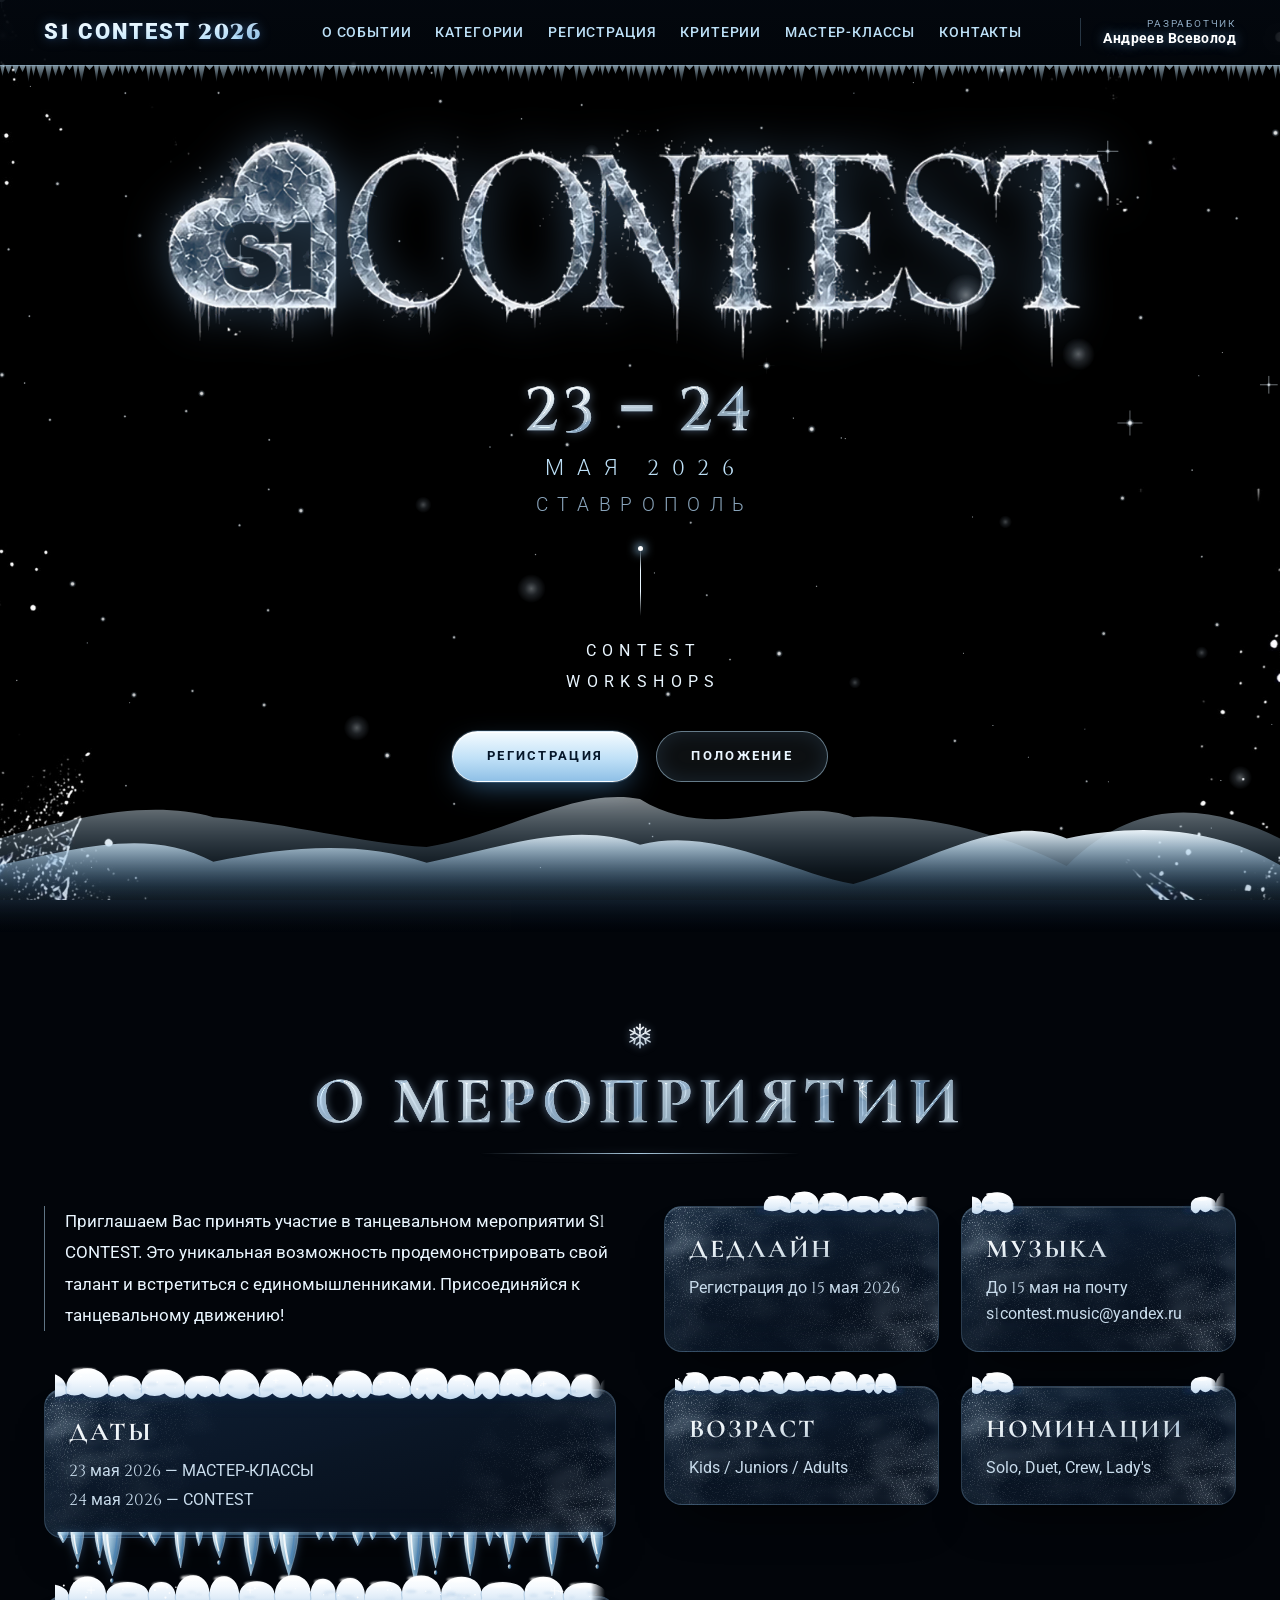
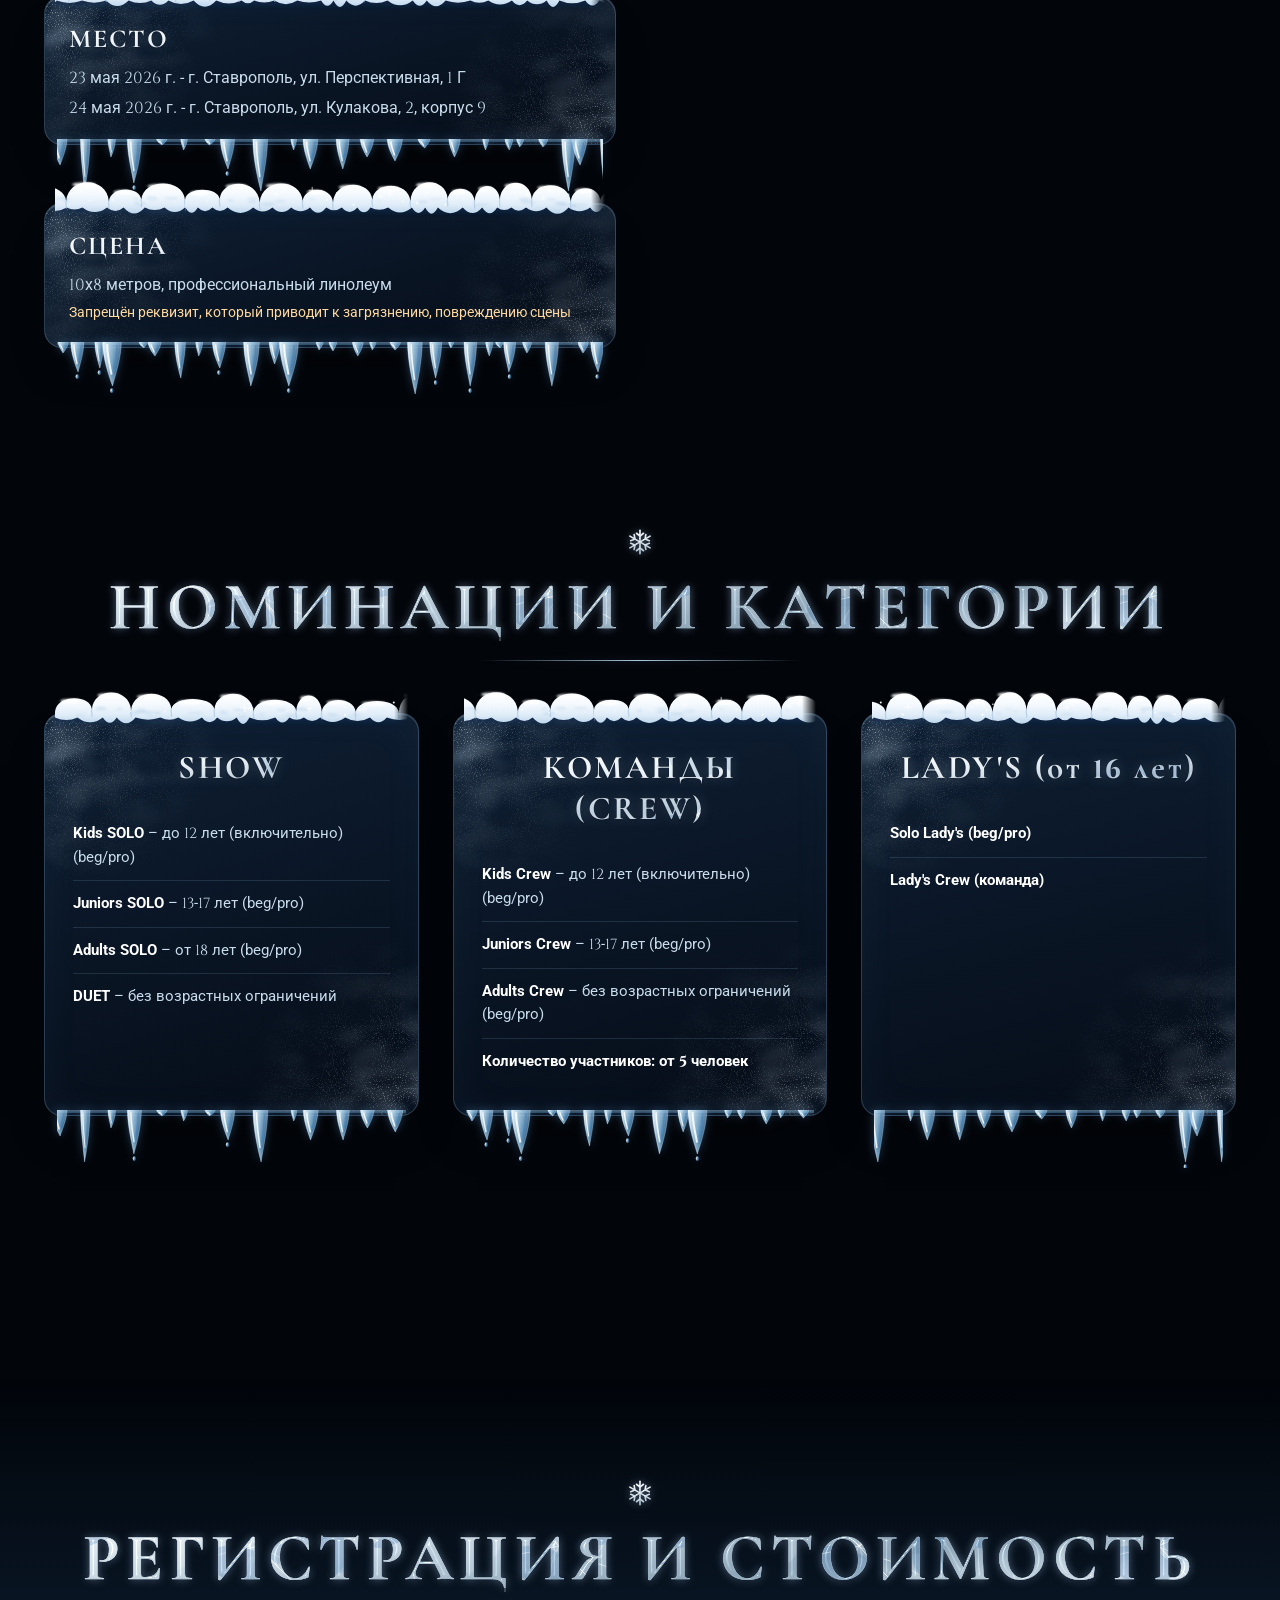
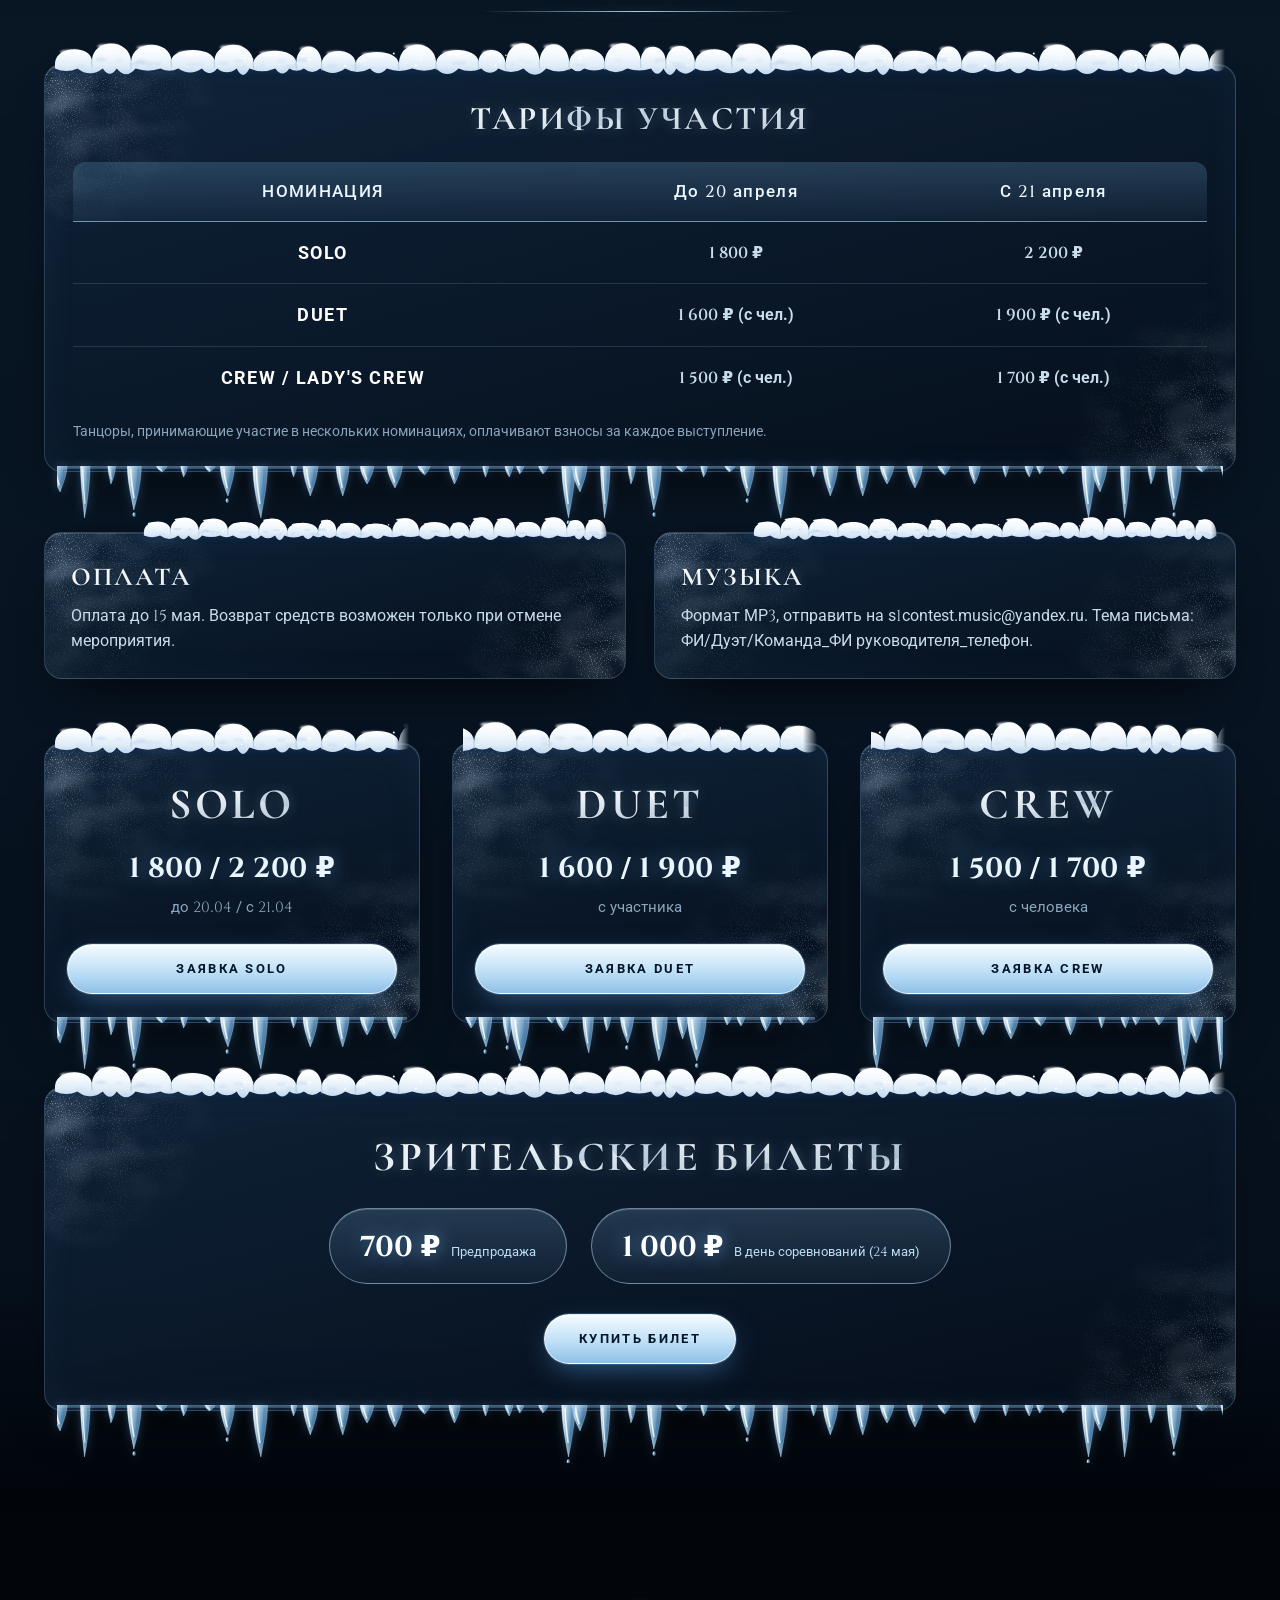
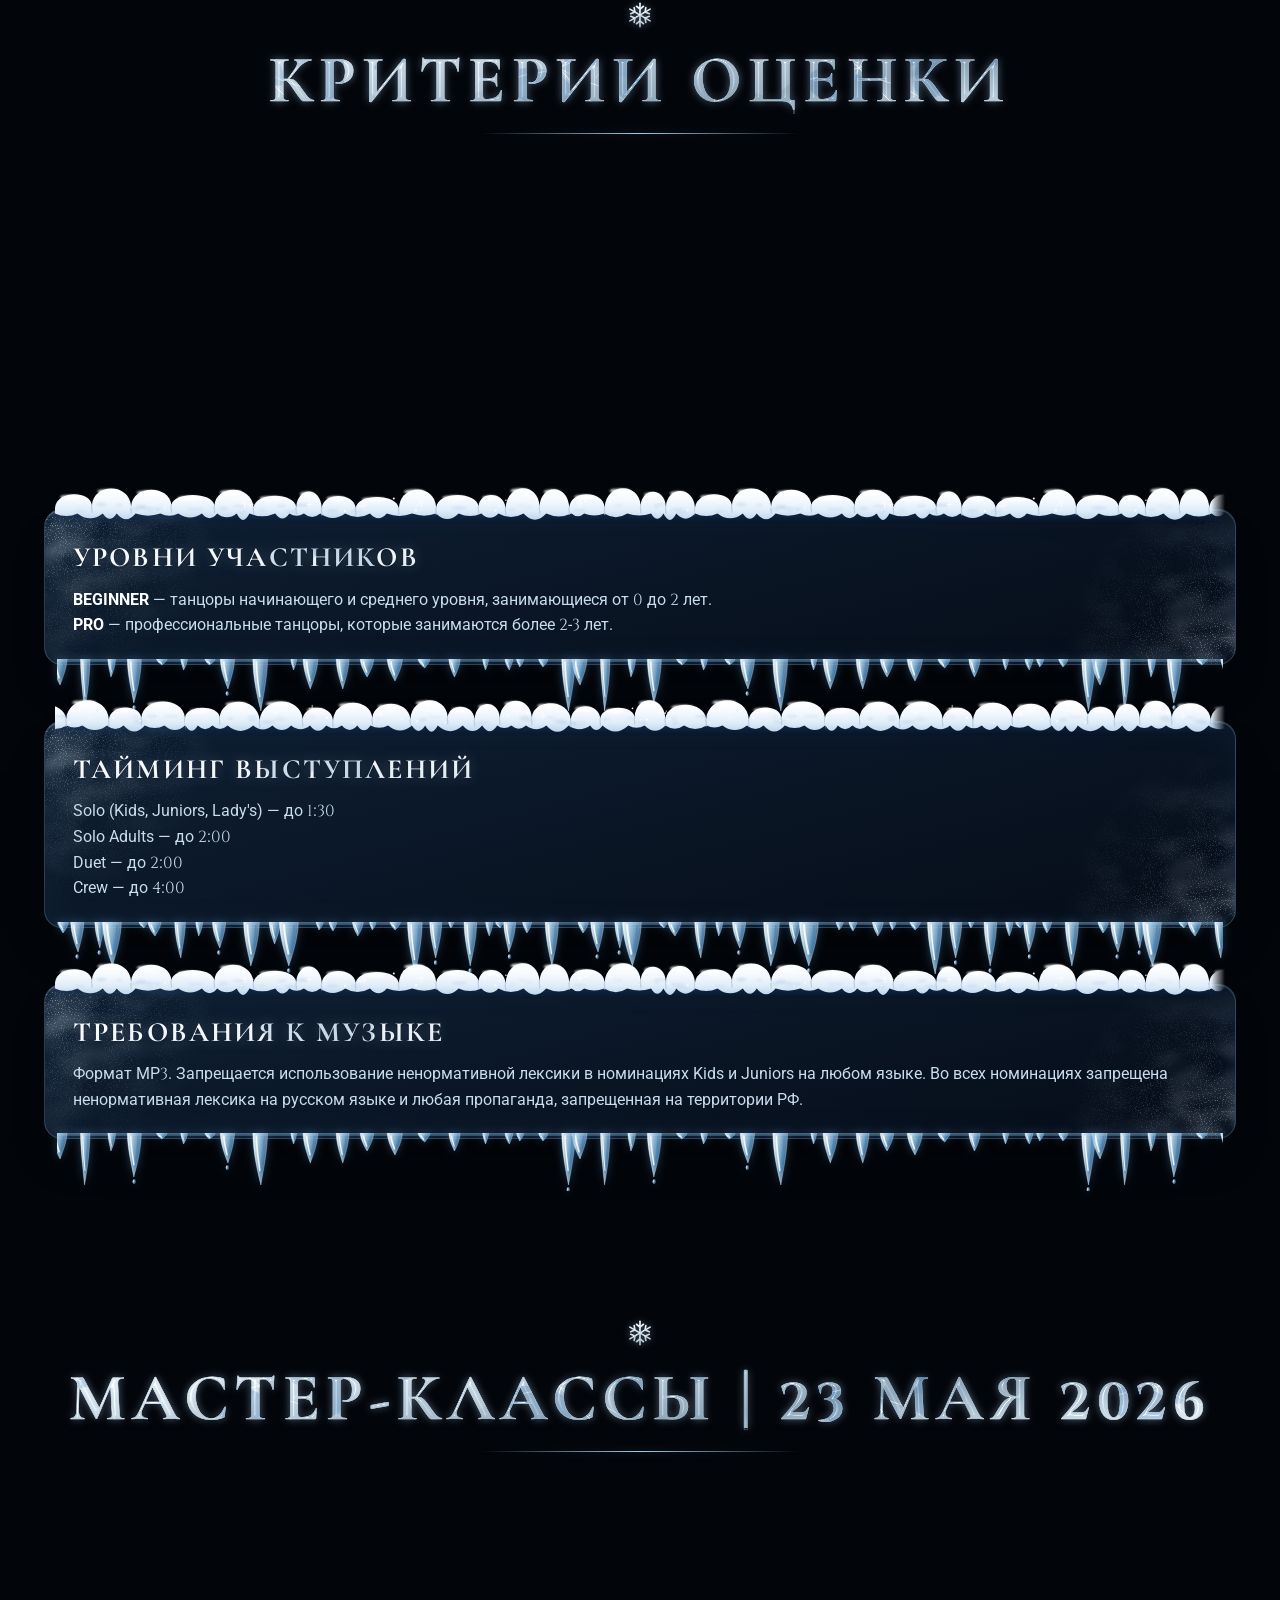
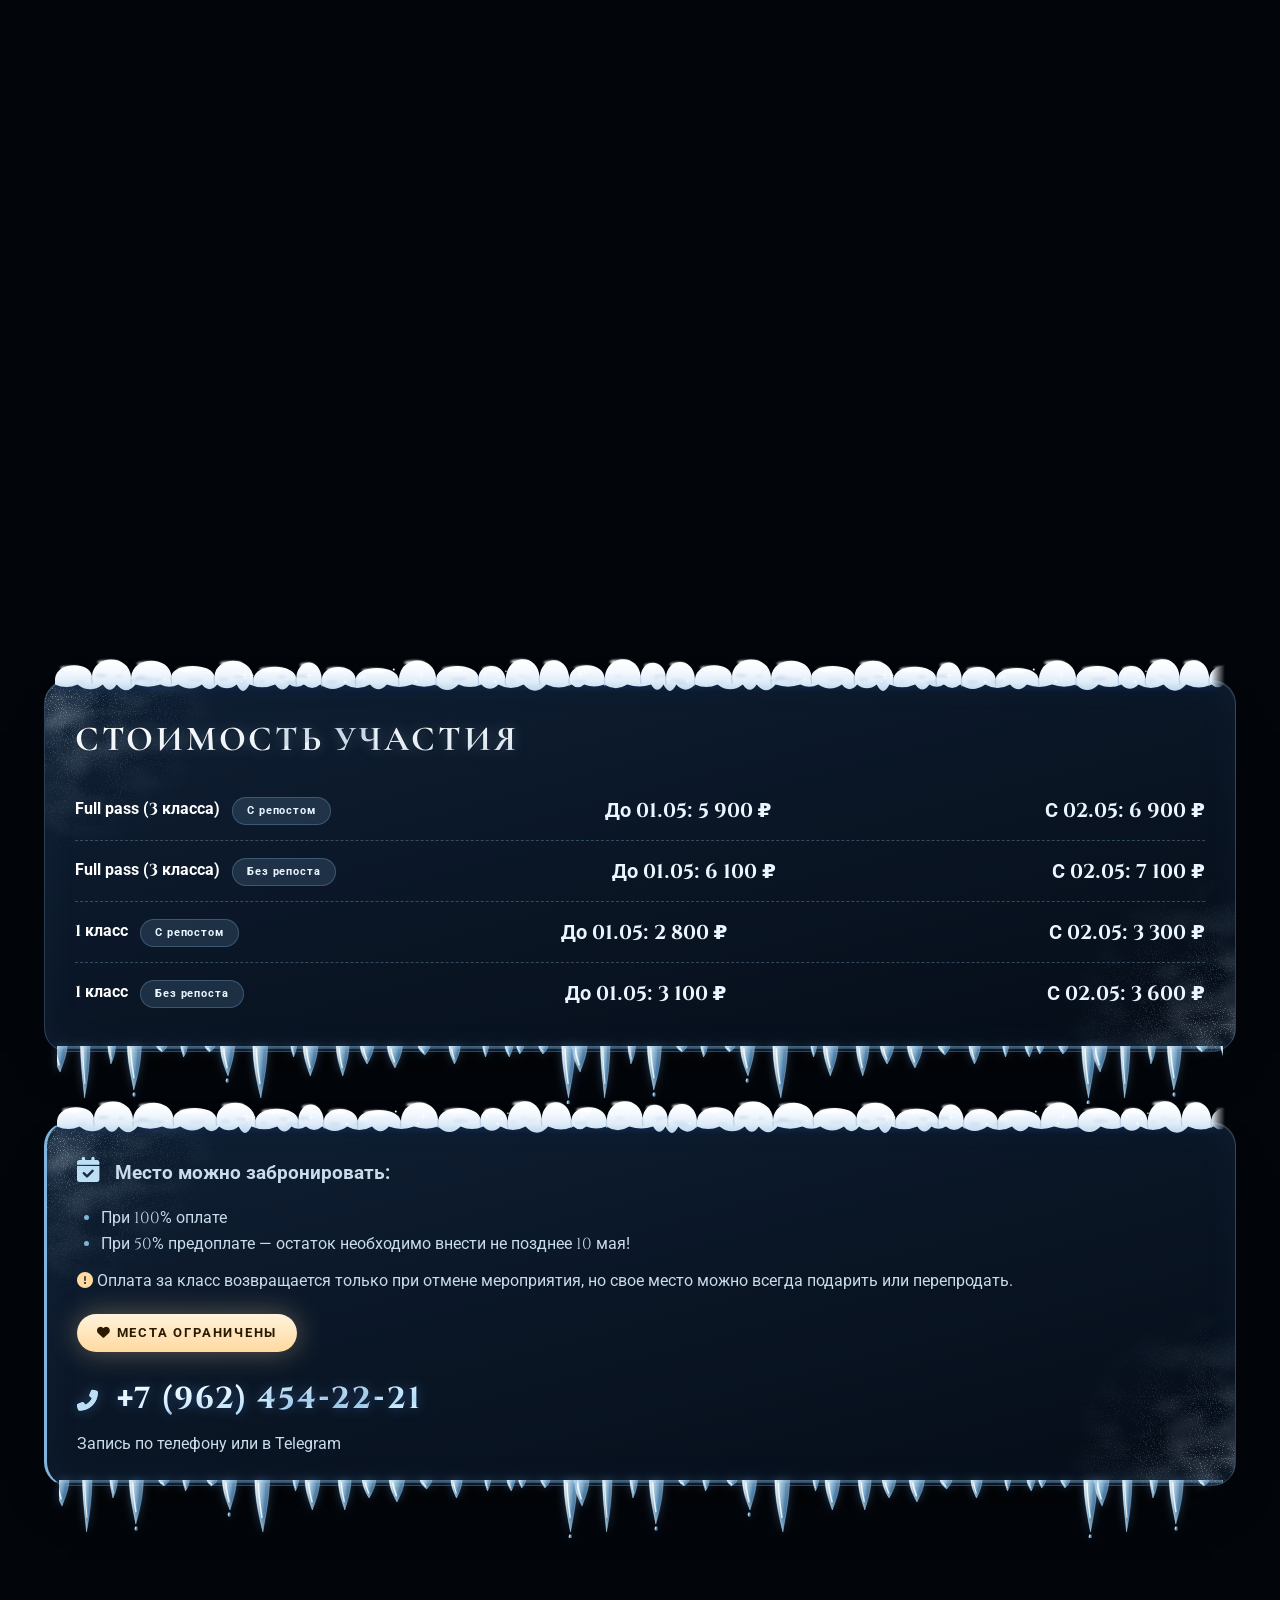
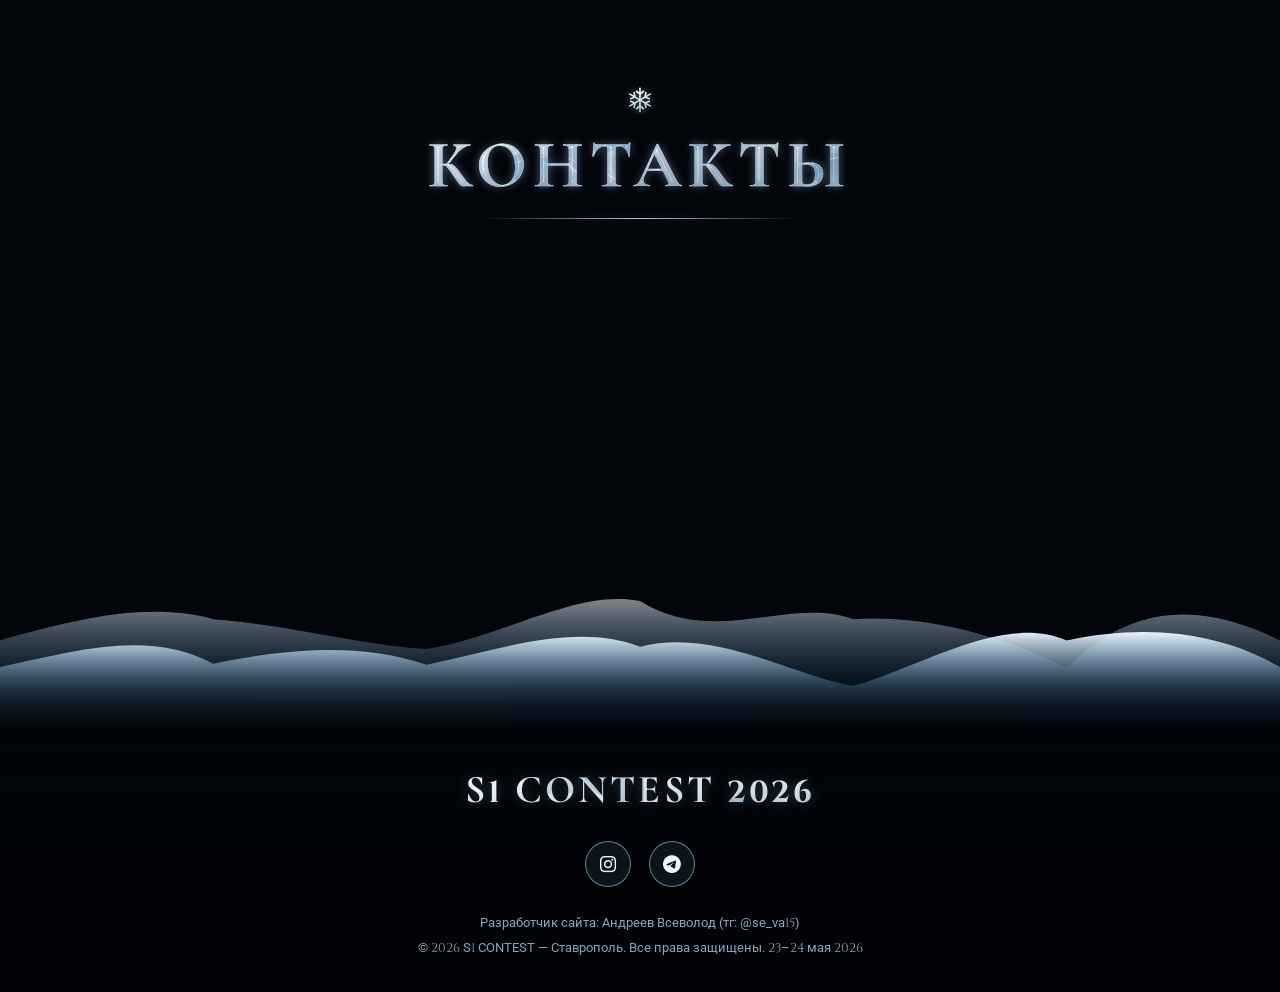
==== index.html @ 328b6a5a "Add files via upload" ====
<!DOCTYPE html>
<html lang="ru">
<head>
    <meta charset="UTF-8">
    <meta name="viewport" content="width=device-width, initial-scale=1.0, user-scalable=yes">
    <title>S1 CONTEST 2026 | Ставрополь</title>
    <meta name="theme-color" content="#02050a">
    <meta name="description" content="S1 CONTEST 2026 — танцевальный контест и мастер-классы в Ставрополе, 23–24 мая 2026.">
    <link rel="icon" href="data:image/svg+xml,%3Csvg xmlns='http://www.w3.org/2000/svg' viewBox='0 0 24 24' fill='none' stroke='%23bcdff6' stroke-width='1.6' stroke-linecap='round'%3E%3Cpath d='M12 2v20M4 7l16 10M4 17L20 7'/%3E%3C/svg%3E">
    <link rel="preload" as="image" href="img/ice-wide.jpg" media="(min-aspect-ratio: 1/1)">
    <link rel="preload" as="image" href="img/ice-tall.jpg" media="(max-aspect-ratio: 1/1)">
    <script>document.documentElement.classList.add('js')</script>
    <link rel="stylesheet" href="https://cdnjs.cloudflare.com/ajax/libs/font-awesome/6.4.0/css/all.min.css">
    <link rel="stylesheet" href="styles.css">
</head>
<body>

<!-- Фон: аврора, ледяная рамка, снегопад -->
<div class="aurora" aria-hidden="true"></div>
<div class="ice-frame" aria-hidden="true"><div class="ice-img"></div></div>
<canvas id="snow-back" aria-hidden="true"></canvas>
<canvas id="snow-front" aria-hidden="true"></canvas>

<svg width="0" height="0" style="position:absolute" aria-hidden="true" focusable="false">
  <defs>
    <filter id="iceText" x="-4%" y="-12%" width="108%" height="124%" color-interpolation-filters="sRGB">
      <feGaussianBlur in="SourceAlpha" stdDeviation="1.7" result="b"/>
      <feSpecularLighting in="b" surfaceScale="5" specularConstant=".6" specularExponent="26" lighting-color="#ffffff" result="s">
        <feDistantLight azimuth="235" elevation="52"/>
      </feSpecularLighting>
      <feComposite in="s" in2="SourceAlpha" operator="in" result="s2"/>
      <feComposite in="SourceGraphic" in2="s2" operator="arithmetic" k1="0" k2="1" k3=".6" k4="0"/>
    </filter>
    <linearGradient id="snowGrad" x1="0" y1="0" x2="0" y2="1">
      <stop offset="0" stop-color="#f2faff" stop-opacity=".96"/>
      <stop offset=".16" stop-color="#c9e4f7" stop-opacity=".72"/>
      <stop offset=".55" stop-color="#5b8fbb" stop-opacity=".26"/>
      <stop offset="1" stop-color="#0a182a" stop-opacity="0"/>
    </linearGradient>
    <linearGradient id="iceHeart" x1="0" y1="0" x2="1" y2="1">
      <stop offset="0" stop-color="#ffffff"/>
      <stop offset=".5" stop-color="#b9d8ee"/>
      <stop offset="1" stop-color="#6f9ec0"/>
    </linearGradient>
  </defs>
</svg>

<header>
    <div class="container">
        <div class="header-content">
            <div class="logo">S1 CONTEST 2026</div>
            <button class="mobile-menu-toggle" aria-label="Открыть меню">
                <span></span><span></span><span></span>
            </button>
            <nav class="nav-links">
                <a href="#about">О событии</a>
                <a href="#categories">Категории</a>
                <a href="#registration">Регистрация</a>
                <a href="#rules">Критерии</a>
                <a href="#masters">Мастер-классы</a>
                <a href="#contacts">Контакты</a>
            </nav>
            <a class="dev-credit" href="https://t.me/se_va15" target="_blank" rel="noopener" title="Разработчик сайта"><span>Разработчик</span><b>Андреев Всеволод</b></a>
        </div>
    </div>
</header>
<div class="mobile-menu-overlay"></div>

<section class="hero" id="hero">
    <div class="container">
        <div class="hero-content">
            <h1 class="hero-logo"><img src="img/logo-s1-contest.webp" alt="S1 CONTEST 2026" width="2520" height="634"></h1>
            <div class="hero-date">23 – 24</div>
            <div class="hero-month">мая 2026</div>
            <div class="hero-place">Ставрополь</div>
            <div class="hero-line"></div>
            <div class="hero-sub">Contest<br>Workshops</div>
            <div class="btn-group">
                <a href="#registration" class="btn">РЕГИСТРАЦИЯ</a>
                <a href="polojenie_2026.pdf" class="btn ghost" target="_blank">ПОЛОЖЕНИЕ</a>
            </div>
        </div>
    </div>
    <div class="drift" aria-hidden="true">
        <svg class="d-back" viewBox="0 0 1440 160" preserveAspectRatio="none"><path d="M0 70 C84 50 168 33 240 50 C324 55 408 75 480 78 C564 68 648 21 720 33 C804 77 888 28 960 50 C1044 46 1128 66 1200 96 C1284 26 1368 41 1440 70 V160 H0 Z" fill="url(#snowGrad)"/></svg>
        <svg class="d-front" viewBox="0 0 1440 160" preserveAspectRatio="none"><path d="M0 95 C84 80 168 59 240 92 C324 77 408 72 480 93 C564 78 648 53 720 76 C804 58 888 102 960 113 C1044 92 1128 45 1200 70 C1284 55 1368 60 1440 95 V160 H0 Z" fill="url(#snowGrad)"/></svg>
    </div>
</section>

<section class="about" id="about">
    <div class="container">
        <h2 class="section-title">О МЕРОПРИЯТИИ</h2>
        <div class="about-content">
            <div class="about-text">
                <p>Приглашаем Вас принять участие в танцевальном мероприятии S1 CONTEST. Это уникальная возможность продемонстрировать свой талант и встретиться с единомышленниками. Присоединяйся к танцевальному движению!</p>
                <div class="info-card"><h3>ДАТЫ</h3><p>23 мая 2026 — МАСТЕР-КЛАССЫ</p><p>24 мая 2026 — CONTEST</p></div>
                <div class="info-card"><h3>МЕСТО</h3><p>23 мая 2026 г. - г. Ставрополь, ул. Перспективная, 1 Г</p><p>24 мая 2026 г. - г. Ставрополь, ул. Кулакова, 2, корпус 9</p></div>
                <div class="info-card"><h3>СЦЕНА</h3><p>10x8 метров, профессиональный линолеум</p><p class="warning">Запрещён реквизит, который приводит к загрязнению, повреждению сцены</p></div>
            </div>
            <div class="about-details">
                <div class="detail-item"><h3>ДЕДЛАЙН</h3><p>Регистрация до 15 мая 2026</p></div>
                <div class="detail-item"><h3>МУЗЫКА</h3><p>До 15 мая на почту s1contest.music@yandex.ru</p></div>
                <div class="detail-item"><h3>ВОЗРАСТ</h3><p>Kids / Juniors / Adults</p></div>
                <div class="detail-item"><h3>НОМИНАЦИИ</h3><p>Solo, Duet, Crew, Lady's</p></div>
            </div>
        </div>
    </div>
</section>

<section class="categories" id="categories">
    <div class="container">
        <h2 class="section-title">НОМИНАЦИИ И КАТЕГОРИИ</h2>
        <div class="categories-grid">
            <div class="category-card"><h3>SHOW</h3><ul><li><strong>Kids SOLO</strong> – до 12 лет (включительно) (beg/pro)</li><li><strong>Juniors SOLO</strong> – 13-17 лет (beg/pro)</li><li><strong>Adults SOLO</strong> – от 18 лет (beg/pro)</li><li><strong>DUET</strong> – без возрастных ограничений</li></ul></div>
            <div class="category-card"><h3>КОМАНДЫ (CREW)</h3><ul><li><strong>Kids Crew</strong> – до 12 лет (включительно) (beg/pro)</li><li><strong>Juniors Crew</strong> – 13-17 лет (beg/pro)</li><li><strong>Adults Crew</strong> – без возрастных ограничений (beg/pro)</li><li><strong>Количество участников: от 5 человек</strong></li></ul></div>
            <div class="category-card"><h3>LADY'S (от 16 лет)</h3><ul><li><strong>Solo Lady's (beg/pro)</strong></li><li><strong>Lady's Crew (команда)</strong></li></ul></div>
        </div>
        <div class="warning-box"><h3>ВАЖНО</h3><p>Регистрация считается завершённой только после оплаты взноса за участие. Количество участников ограничено! Дедлайн заявок — 15 мая 2026.</p></div>
    </div>
</section>

<section class="registration" id="registration">
    <div class="container">
        <h2 class="section-title">РЕГИСТРАЦИЯ И СТОИМОСТЬ</h2>
        <div class="fees-table-container"><h3>ТАРИФЫ УЧАСТИЯ</h3><div class="table-wrapper"><table class="fees-table"><thead><tr><th>НОМИНАЦИЯ</th><th>До 20 апреля</th><th>С 21 апреля</th></tr></thead><tbody><tr><td><strong>SOLO</strong></td><td>1 800 ₽</td><td>2 200 ₽</td></tr>
<tr><td><strong>DUET</strong></td><td>1 600 ₽ (с чел.)</td><td>1 900 ₽ (с чел.)</td></tr>
<tr><td><strong>CREW / LADY'S CREW</strong></td><td>1 500 ₽ (с чел.)</td><td>1 700 ₽ (с чел.)</td></tr>
</tbody>
</table></div><p class="note" style="margin-top:12px">Танцоры, принимающие участие в нескольких номинациях, оплачивают взносы за каждое выступление.</p></div>
        <div class="registration-info"><div class="info-box"><h3>ОПЛАТА</h3><p>Оплата до 15 мая. Возврат средств возможен только при отмене мероприятия.</p></div><div class="info-box"><h3>МУЗЫКА</h3><p>Формат MP3, отправить на s1contest.music@yandex.ru. Тема письма: ФИ/Дуэт/Команда_ФИ руководителя_телефон.</p></div></div>
        <div class="registration-grid">
            <div class="reg-card"><div class="card-content"><h3>SOLO</h3><div class="price-main">1 800 / 2 200 ₽</div><p>до 20.04 / с 21.04</p></div><a href="https://docs.google.com/forms/d/1V3Zy7zS764VDYzDdfJABsnXPuL4GxMQ-5yYGW8petq8/edit" class="btn" target="_blank">ЗАЯВКА SOLO</a></div>
            <div class="reg-card"><div class="card-content"><h3>DUET</h3><div class="price-main">1 600 / 1 900 ₽</div><p>с участника</p></div><a href="https://docs.google.com/forms/d/e/1FAIpQLSfK3BLvG2kEUVoic9XDj6xqqNQbLlYinyiDYOvpTfka6N87LA/viewform?usp=publish-editor" class="btn" target="_blank">ЗАЯВКА DUET</a></div>
            <div class="reg-card"><div class="card-content"><h3>CREW</h3><div class="price-main">1 500 / 1 700 ₽</div><p>с человека</p></div><a href="https://docs.google.com/forms/d/e/1FAIpQLSc_ZhA-eDv8bmaqMBQp81iZ2MbyNEunoEZSzj0PSIDN6I_oYQ/viewform?usp=publish-editor" class="btn" target="_blank">ЗАЯВКА CREW</a></div>
        </div>
        <div class="ticket-card">
            <h3>ЗРИТЕЛЬСКИЕ БИЛЕТЫ</h3>
            <div class="ticket-prices">
                <div class="ticket-price-item"><span class="ticket-price">700 ₽</span><span class="ticket-label">Предпродажа</span></div>
                <div class="ticket-price-item"><span class="ticket-price">1 000 ₽</span><span class="ticket-label">В день соревнований (24 мая)</span></div>
            </div>
            <a href="https://docs.google.com/forms/d/e/1FAIpQLScZxvj0MYnahHa0y36I2aHw2Qiq2rdI_L55JJMGK9VO98lXQw/viewform?usp=dialog" class="btn" target="_blank">КУПИТЬ БИЛЕТ</a>
        </div>
    </div>
</section>

<section class="rules" id="rules">
    <div class="container">
        <h2 class="section-title">КРИТЕРИИ ОЦЕНКИ</h2>
        <div class="criteria-box"><div class="criteria-list"><div class="criterion"><h4>ХОРЕОГРАФИЯ – 40%</h4><p>Оригинальность, раскрытие трека</p></div><div class="criterion"><h4>ТЕХНИКА – 30%</h4><p>Чистота, база, контроль</p></div><div class="criterion"><h4>ПОДАЧА / ПРЕЗЕНТАЦИЯ – 20%</h4><p>Энергия, харизма, взаимодействие со зрителем</p></div><div class="criterion"><h4>КРЕАТИВНОСТЬ – 10%</h4><p>Нестандартные решения, оригинальность</p></div></div></div>
        <div class="rules-list"><div class="rules-item"><h3>УРОВНИ УЧАСТНИКОВ</h3><p><strong>BEGINNER</strong> — танцоры начинающего и среднего уровня, занимающиеся от 0 до 2 лет.<br><strong>PRO</strong> — профессиональные танцоры, которые занимаются более 2-3 лет.</p></div><div class="rules-item"><h3>ТАЙМИНГ ВЫСТУПЛЕНИЙ</h3><p>Solo (Kids, Juniors, Lady's) — до 1:30<br>Solo Adults — до 2:00<br>Duet — до 2:00<br>Crew — до 4:00</p></div><div class="rules-item"><h3>ТРЕБОВАНИЯ К МУЗЫКЕ</h3><p>Формат MP3. Запрещается использование ненормативной лексики в номинациях Kids и Juniors на любом языке. Во всех номинациях запрещена ненормативная лексика на русском языке и любая пропаганда, запрещенная на территории РФ.</p></div></div>
    </div>
</section>

<!-- МАСТЕР-КЛАССЫ (ОБНОВЛЕННЫЙ БЛОК) -->
<section class="masters" id="masters">
    <div class="container">
        <h2 class="section-title">МАСТЕР-КЛАССЫ | 23 МАЯ 2026</h2>
        <div class="masters-intro">
            <i class="fas fa-star"></i> 
            23 мая в рамках нашего контеста пройдут мастер-классы от приглашенных топ-танцоров нашей страны!
        </div>

        <div class="masters-grid">
            <!-- Диана Горбункова -->
            <div class="master-card">
                <div class="master-img">
                    <img src="img/master-gorbunkova.jpg" alt="Диана Горбункова" loading="lazy">
                </div>
                <div class="master-info">
                    <h3>ДИАНА ГОРБУНКОВА</h3>
                    <span class="master-style">HIP-HOP</span>
                    <div class="master-time"><i class="far fa-clock"></i> 13:00</div>
                    <p>Мощный грув, четкая техника и энергия — заряжаемся от топового хореографа.</p>
                </div>
            </div>
            <!-- Амир Низамов -->
            <div class="master-card">
                <div class="master-img">
                    <img src="img/master-nizamov.jpg" alt="Амир Низамов" loading="lazy">
                </div>
                <div class="master-info">
                    <h3>АМИР НИЗАМОВ</h3>
                    <span class="master-style">HIP-HOP</span>
                    <div class="master-time"><i class="far fa-clock"></i> 15:00</div>
                    <p>Уличная культура, фишки и неподражаемый стиль от одного из лучших хип-хоперов страны.</p>
                </div>
            </div>
            <!-- Соня Мисник -->
            <div class="master-card">
                <div class="master-img">
                    <img src="img/master-misnik.jpg" alt="Соня Мисник" loading="lazy">
                </div>
                <div class="master-info">
                    <h3>СОНЯ МИСНИК</h3>
                    <span class="master-style">АВТОРСКОЕ ХОРЕО</span>
                    <div class="master-time"><i class="far fa-clock"></i> 17:00</div>
                    <p>Эмоциональная подача, пластика и уникальный почерк. Класс для души и тела.</p>
                </div>
            </div>
        </div>

        <div class="pricing-master">
            <h3>СТОИМОСТЬ УЧАСТИЯ</h3>
            <div class="price-row">
                <span class="price-label"><strong>Full pass (3 класса)</strong> <span class="repost-badge">С репостом</span></span>
                <span class="price-value">До 01.05: 5 900 ₽</span>
                <span class="price-value">С 02.05: 6 900 ₽</span>
            </div>
            <div class="price-row">
                <span class="price-label"><strong>Full pass (3 класса)</strong> <span class="repost-badge">Без репоста</span></span>
                <span class="price-value">До 01.05: 6 100 ₽</span>
                <span class="price-value">С 02.05: 7 100 ₽</span>
            </div>
            <div class="price-row">
                <span class="price-label"><strong>1 класс</strong> <span class="repost-badge">С репостом</span></span>
                <span class="price-value">До 01.05: 2 800 ₽</span>
                <span class="price-value">С 02.05: 3 300 ₽</span>
            </div>
            <div class="price-row">
                <span class="price-label"><strong>1 класс</strong> <span class="repost-badge">Без репоста</span></span>
                <span class="price-value">До 01.05: 3 100 ₽</span>
                <span class="price-value">С 02.05: 3 600 ₽</span>
            </div>
        </div>

        <div class="booking-terms">
            <i class="fas fa-calendar-check"></i>
            <strong style="font-size: 1.2rem;">Место можно забронировать:</strong>
            <ul style="margin: 16px 0 12px 24px;">
                <li>При 100% оплате</li>
                <li>При 50% предоплате — остаток необходимо внести не позднее 10 мая!</li>
            </ul>
            <p><i class="fas fa-exclamation-circle"></i> Оплата за класс возвращается только при отмене мероприятия, но свое место можно всегда подарить или перепродать.</p>
            <div style="margin-top: 20px;">
                <span class="limited-places"><i class="fas fa-heart"></i> МЕСТА ОГРАНИЧЕНЫ</span>
            </div>
            <div style="margin-top: 22px;">
                <a href="tel:+79624542221" class="phone-big"><i class="fas fa-phone-alt"></i> +7 (962) 454-22-21</a>
                <p style="margin-top: 8px;">Запись по телефону или в Telegram</p>
            </div>
        </div>
    </div>
</section>

<section class="contacts" id="contacts">
    <div class="container">
        <h2 class="section-title">КОНТАКТЫ</h2>
        <div class="contacts-grid">
            <a href="https://t.me/s1_contest" target="_blank" class="contact-item"><i class="fab fa-telegram"></i><h3>TELEGRAM КАНАЛ</h3><p>@s1_contest</p></a>
            <a href="https://t.me/s1family_stavropol" target="_blank" class="contact-item"><i class="fas fa-phone-alt"></i><h3>ТЕЛЕФОН</h3><p>+7 (962) 454-22-21</p></a>
            <a href="mailto:s1contest.stav@gmail.com" class="contact-item"><i class="fas fa-envelope"></i><h3>E-MAIL</h3><p>s1contest.stav@gmail.com</p></a>
            <a href="mailto:s1contest.music@yandex.ru" class="contact-item"><i class="fas fa-music"></i><h3>ПОЧТА ДЛЯ МУЗЫКИ</h3><p>s1contest.music@yandex.ru</p></a>
            <a href="https://www.instagram.com/s1family_contest" target="_blank" class="contact-item"><i class="fab fa-instagram"></i><h3>INSTAGRAM</h3><p>@s1family_contest</p></a>
        </div>
    </div>
</section>

<footer>
    <div class="drift" aria-hidden="true">
        <svg class="d-back" viewBox="0 0 1440 160" preserveAspectRatio="none"><path d="M0 70 C84 50 168 33 240 50 C324 55 408 75 480 78 C564 68 648 21 720 33 C804 77 888 28 960 50 C1044 46 1128 66 1200 96 C1284 26 1368 41 1440 70 V160 H0 Z" fill="url(#snowGrad)"/></svg>
        <svg class="d-front" viewBox="0 0 1440 160" preserveAspectRatio="none"><path d="M0 95 C84 80 168 59 240 92 C324 77 408 72 480 93 C564 78 648 53 720 76 C804 58 888 102 960 113 C1044 92 1128 45 1200 70 C1284 55 1368 60 1440 95 V160 H0 Z" fill="url(#snowGrad)"/></svg>
    </div>
    <div class="container">
        <h3>S1 CONTEST 2026</h3>
        <div class="social-links">
            <a href="https://instagram.com/s1family_contest" target="_blank" class="social-link"><i class="fab fa-instagram"></i></a>
            <a href="https://t.me/s1_contest" target="_blank" class="social-link"><i class="fab fa-telegram"></i></a>
        </div>
        <p class="copyright">Разработчик сайта: Андреев Всеволод (тг: @se_va15)</p>
        <p class="copyright">© 2026 S1 CONTEST — Ставрополь. Все права защищены. 23–24 мая 2026</p>
    </div>
</footer>

<script src="script.js"></script>
</body>
</html>
---- styles.css ----
/* =========================================================
   S1 CONTEST — «Frozen» edition
   Тема: ночь, лёд, снег. Дизайн по мотивам ледяного ролика.
   ========================================================= */

/* ---------- Шрифт Roboto (локально, папка /fonts) ---------- */
@font-face{font-family:'Roboto';font-style:normal;font-weight:300;font-display:swap;src:url(fonts/roboto-cyrillic-300-normal.woff2) format('woff2');unicode-range:U+0301,U+0400-045F,U+0490-0491,U+04B0-04B1,U+2116}
@font-face{font-family:'Roboto';font-style:normal;font-weight:300;font-display:swap;src:url(fonts/roboto-latin-300-normal.woff2) format('woff2');unicode-range:U+0000-00FF,U+0131,U+0152-0153,U+02BB-02BC,U+02C6,U+02DA,U+02DC,U+0304,U+0308,U+0329,U+2000-206F,U+20AC,U+2122,U+2191,U+2193,U+2212,U+2215,U+FEFF,U+FFFD}
@font-face{font-family:'Roboto';font-style:normal;font-weight:400;font-display:swap;src:url(fonts/roboto-cyrillic-400-normal.woff2) format('woff2');unicode-range:U+0301,U+0400-045F,U+0490-0491,U+04B0-04B1,U+2116}
@font-face{font-family:'Roboto';font-style:normal;font-weight:400;font-display:swap;src:url(fonts/roboto-latin-400-normal.woff2) format('woff2');unicode-range:U+0000-00FF,U+0131,U+0152-0153,U+02BB-02BC,U+02C6,U+02DA,U+02DC,U+0304,U+0308,U+0329,U+2000-206F,U+20AC,U+2122,U+2191,U+2193,U+2212,U+2215,U+FEFF,U+FFFD}
@font-face{font-family:'Roboto';font-style:normal;font-weight:500;font-display:swap;src:url(fonts/roboto-cyrillic-500-normal.woff2) format('woff2');unicode-range:U+0301,U+0400-045F,U+0490-0491,U+04B0-04B1,U+2116}
@font-face{font-family:'Roboto';font-style:normal;font-weight:500;font-display:swap;src:url(fonts/roboto-latin-500-normal.woff2) format('woff2');unicode-range:U+0000-00FF,U+0131,U+0152-0153,U+02BB-02BC,U+02C6,U+02DA,U+02DC,U+0304,U+0308,U+0329,U+2000-206F,U+20AC,U+2122,U+2191,U+2193,U+2212,U+2215,U+FEFF,U+FFFD}
@font-face{font-family:'Roboto';font-style:normal;font-weight:700;font-display:swap;src:url(fonts/roboto-cyrillic-700-normal.woff2) format('woff2');unicode-range:U+0301,U+0400-045F,U+0490-0491,U+04B0-04B1,U+2116}
@font-face{font-family:'Roboto';font-style:normal;font-weight:700;font-display:swap;src:url(fonts/roboto-latin-700-normal.woff2) format('woff2');unicode-range:U+0000-00FF,U+0131,U+0152-0153,U+02BB-02BC,U+02C6,U+02DA,U+02DC,U+0304,U+0308,U+0329,U+2000-206F,U+20AC,U+2122,U+2191,U+2193,U+2212,U+2215,U+FEFF,U+FFFD}
@font-face{font-family:'Roboto';font-style:normal;font-weight:900;font-display:swap;src:url(fonts/roboto-cyrillic-900-normal.woff2) format('woff2');unicode-range:U+0301,U+0400-045F,U+0490-0491,U+04B0-04B1,U+2116}
@font-face{font-family:'Roboto';font-style:normal;font-weight:900;font-display:swap;src:url(fonts/roboto-latin-900-normal.woff2) format('woff2');unicode-range:U+0000-00FF,U+0131,U+0152-0153,U+02BB-02BC,U+02C6,U+02DA,U+02DC,U+0304,U+0308,U+0329,U+2000-206F,U+20AC,U+2122,U+2191,U+2193,U+2212,U+2215,U+FEFF,U+FFFD}
@font-face{font-family:'Cormorant Garamond';font-style:normal;font-weight:600;font-display:swap;src:url(fonts/cormorant-garamond-cyrillic-600-normal.woff2) format('woff2');unicode-range:U+0301,U+0400-045F,U+0490-0491,U+04B0-04B1,U+2116}
@font-face{font-family:'Cormorant Garamond';font-style:normal;font-weight:600;font-display:swap;src:url(fonts/cormorant-garamond-latin-600-normal.woff2) format('woff2');unicode-range:U+0000-00FF,U+0131,U+0152-0153,U+02BB-02BC,U+02C6,U+02DA,U+02DC,U+0304,U+0308,U+0329,U+2000-206F,U+20AC,U+2122,U+2191,U+2193,U+2212,U+2215,U+FEFF,U+FFFD}
@font-face{font-family:'Cormorant Garamond';font-style:normal;font-weight:700;font-display:swap;src:url(fonts/cormorant-garamond-cyrillic-700-normal.woff2) format('woff2');unicode-range:U+0301,U+0400-045F,U+0490-0491,U+04B0-04B1,U+2116}
@font-face{font-family:'Cormorant Garamond';font-style:normal;font-weight:700;font-display:swap;src:url(fonts/cormorant-garamond-latin-700-normal.woff2) format('woff2');unicode-range:U+0000-00FF,U+0131,U+0152-0153,U+02BB-02BC,U+02C6,U+02DA,U+02DC,U+0304,U+0308,U+0329,U+2000-206F,U+20AC,U+2122,U+2191,U+2193,U+2212,U+2215,U+FEFF,U+FFFD}
@font-face{font-family:'S1 Digits';font-style:normal;font-weight:400 900;font-display:swap;src:url(fonts/cinzel-latin-wght-normal.woff2) format('woff2');unicode-range:U+0030-0039}

/* ---------- Переменные ---------- */
@property --spot { syntax: '<number>'; inherits: false; initial-value: 0; }

:root{
  --ink:#02050a;
  --night:#050b14;
  --deep:#0a1624;
  --ice-0:#ffffff;
  --ice-1:#eaf6ff;
  --ice-2:#bcdff6;
  --ice-3:#7fb4de;
  --ice-4:#417aa9;
  --text:#c9dcec;
  --muted:#8aa5bc;
  --amber:#ffd9a0;
  --line:rgba(160,210,245,.24);
  --line-strong:rgba(190,230,255,.5);

  --serif:'S1 Digits','Roboto','Segoe UI',system-ui,sans-serif;
  --sans:'S1 Digits','Roboto','Segoe UI',system-ui,sans-serif;

  --ice-img:url(img/ice-wide.jpg);
  --iceO:1;          /* прозрачность ледяной рамки (меняется при скролле) */
  --px:0px; --py:0px;/* параллакс от мыши */

  --cap:url("data:image/svg+xml,%3Csvg xmlns='http://www.w3.org/2000/svg' width='288' height='22' viewBox='0 0 288 22'%3E%3Cpath d='M0 22 V12 Q17 -3 34 10 Q54 -5 74 10 Q85 -5 96 10 Q113 -5 130 10 Q144 -5 158 10 Q169 1 180 10 Q200 -5 220 10 Q234 -5 248 10 Q268 -5 288 10 V22 Z' fill='%23fff'/%3E%3C/svg%3E");
  --cap-w:288px;
  --icicles:url("data:image/svg+xml,%3Csvg xmlns='http://www.w3.org/2000/svg' width='200' height='40' viewBox='0 0 200 40'%3E%3Cpath d='M0 0 L4.0 32 L8 0 Z M8 0 L12.0 18 L16 0 Z M16 0 L20.0 32 L24 0 Z M24 0 L28.0 22 L32 0 Z M32 0 L38.5 18 L45 0 Z M45 0 L50.0 14 L55 0 Z M55 0 L61.5 22 L68 0 Z M68 0 L72.0 32 L76 0 Z M76 0 L82.5 14 L89 0 Z M89 0 L93.0 8 L97 0 Z M97 0 L102.0 26 L107 0 Z M107 0 L115.0 12 L123 0 Z M123 0 L131.0 26 L139 0 Z M139 0 L145.5 38 L152 0 Z M152 0 L157.0 22 L162 0 Z M162 0 L167.0 14 L172 0 Z M172 0 L178.5 26 L185 0 Z M185 0 L191.5 26 L198 0 Z M198 0 L199.0 14 L200 0 Z ' fill='%23fff'/%3E%3C/svg%3E");
  --icicles-sm:url("data:image/svg+xml,%3Csvg xmlns='http://www.w3.org/2000/svg' width='120' height='18' viewBox='0 0 120 18'%3E%3Cpath d='M0 0 L2.5 11 L5 0 Z M5 0 L8.5 9 L12 0 Z M12 0 L15.5 9 L19 0 Z M19 0 L22.5 7 L26 0 Z M26 0 L28.5 17 L31 0 Z M31 0 L33.5 11 L36 0 Z M36 0 L40.5 14 L45 0 Z M45 0 L48.5 17 L52 0 Z M52 0 L55.5 11 L59 0 Z M59 0 L62.5 11 L66 0 Z M66 0 L69.5 5 L73 0 Z M73 0 L75.5 14 L78 0 Z M78 0 L81.5 17 L85 0 Z M85 0 L89.5 5 L94 0 Z M94 0 L96.5 17 L99 0 Z M99 0 L103.5 14 L108 0 Z M108 0 L112.5 11 L117 0 Z M117 0 L118.5 7 L120 0 Z ' fill='%23fff'/%3E%3C/svg%3E");
  --icicles-word:url("data:image/svg+xml,%3Csvg xmlns='http://www.w3.org/2000/svg' width='300' height='64' viewBox='0 0 300 64'%3E%3Cpath d='M0 0 L4.0 20 L8 0 Z M8 0 L13.0 60 L18 0 Z M18 0 L21.0 8 L24 0 Z M24 0 L28.0 26 L32 0 Z M32 0 L37.0 16 L42 0 Z M42 0 L46.0 10 L50 0 Z M50 0 L53.0 14 L56 0 Z M56 0 L59.0 40 L62 0 Z M62 0 L66.0 20 L70 0 Z M70 0 L74.0 16 L78 0 Z M78 0 L81.0 8 L84 0 Z M84 0 L88.0 34 L92 0 Z M92 0 L96.0 26 L100 0 Z M100 0 L104.0 34 L108 0 Z M108 0 L112.0 20 L116 0 Z M116 0 L120.0 20 L124 0 Z M124 0 L127.0 26 L130 0 Z M130 0 L133.0 26 L136 0 Z M136 0 L139.0 40 L142 0 Z M142 0 L147.0 40 L152 0 Z M152 0 L155.0 8 L158 0 Z M158 0 L163.0 26 L168 0 Z M168 0 L172.0 14 L176 0 Z M176 0 L179.0 26 L182 0 Z M182 0 L186.0 34 L190 0 Z M190 0 L194.0 60 L198 0 Z M198 0 L201.0 34 L204 0 Z M204 0 L209.0 10 L214 0 Z M214 0 L218.0 34 L222 0 Z M222 0 L226.0 20 L230 0 Z M230 0 L234.0 20 L238 0 Z M238 0 L241.0 8 L244 0 Z M244 0 L249.0 20 L254 0 Z M254 0 L257.0 40 L260 0 Z M260 0 L263.0 40 L266 0 Z M266 0 L270.0 26 L274 0 Z M274 0 L277.0 60 L280 0 Z M280 0 L285.0 10 L290 0 Z M290 0 L293.0 10 L296 0 Z M296 0 L298.0 26 L300 0 Z ' fill='%23fff'/%3E%3C/svg%3E");
  --flake:url("data:image/svg+xml,%3Csvg xmlns='http://www.w3.org/2000/svg' viewBox='0 0 24 24' fill='none' stroke='%23fff' stroke-width='1.4' stroke-linecap='round'%3E%3Cg id='a'%3E%3Cpath d='M12 2v20'/%3E%3Cpath d='M9 4.5l3 2.5 3-2.5M9 19.5l3-2.5 3 2.5'/%3E%3C/g%3E%3Cuse href='%23a' transform='rotate%2860 12 12%29'/%3E%3Cuse href='%23a' transform='rotate%28120 12 12%29'/%3E%3C/svg%3E");
}

*{margin:0;padding:0;box-sizing:border-box}
html{scroll-behavior:auto;-webkit-text-size-adjust:100%}
body{
  font-family:var(--sans);
  background:var(--ink);
  color:var(--text);
  overflow-x:hidden;
  line-height:1.6;
  font-size:16px;
  -webkit-font-smoothing:antialiased;
}
::selection{background:rgba(127,180,222,.45);color:#fff}
a{color:inherit}
img{max-width:100%}

/* ---------- Фон: аврора, лёд, снег ---------- */
.aurora{position:fixed;inset:0;z-index:-4;pointer-events:none;background:radial-gradient(120% 90% at 50% 0%,#07121f 0%,#040a12 55%,#02050a 100%)}

.ice-frame{position:fixed;inset:0;z-index:-3;pointer-events:none;overflow:hidden;
  opacity:var(--iceO);transition:opacity .25s linear}
.ice-img{position:absolute;inset:-3%;
  background:var(--ice-img) center center/cover no-repeat;
  mix-blend-mode:screen;
  transform:translate3d(var(--px),var(--py),0);
  animation:iceIn 3.4s cubic-bezier(.2,.7,.2,1) both;
  will-change:transform}
@keyframes iceIn{from{opacity:0;transform:translate3d(var(--px),var(--py),0) scale(1.14)}to{opacity:1;transform:translate3d(var(--px),var(--py),0) scale(1)}}
#snow-back,#snow-front{position:fixed;inset:0;width:100%;height:100%;pointer-events:none}
#snow-back{z-index:-1}
#snow-front{z-index:900;opacity:.9}

/* ---------- Общие блоки ---------- */
.container{max-width:1240px;margin:0 auto;padding:0 24px;position:relative;z-index:2}

/* ---------- Шапка ---------- */
header{
  position:fixed;top:0;left:0;width:100%;z-index:1000;
  padding:15px 0;
  background:linear-gradient(180deg,rgba(3,8,15,.9),rgba(3,8,15,.72));
  backdrop-filter:blur(12px) saturate(140%);-webkit-backdrop-filter:blur(12px) saturate(140%);
  border-bottom:1px solid var(--line);
  transition:background .3s,box-shadow .3s,padding .3s;
}
header::after{ /* сосульки под шапкой */
  content:"";position:absolute;left:0;right:0;top:100%;height:18px;
  background:linear-gradient(180deg,rgba(200,232,252,.7),rgba(150,200,240,.08));
  -webkit-mask:var(--icicles-sm) 0 0/120px 100% repeat-x;mask:var(--icicles-sm) 0 0/120px 100% repeat-x;
  pointer-events:none;opacity:.9}
header.scrolled{background:rgba(2,6,12,.92);box-shadow:0 10px 40px rgba(0,0,0,.55);padding:11px 0}
.header-content{display:flex;justify-content:space-between;align-items:center}
.logo{font-family:var(--serif);font-size:1.55rem;font-weight:700;letter-spacing:.16em;
  background:linear-gradient(180deg,#fff,#a9d3f1);-webkit-background-clip:text;background-clip:text;color:transparent;
  text-shadow:none;filter:drop-shadow(0 0 10px rgba(120,185,240,.35))}
.nav-links{display:flex;gap:30px}
.nav-links a{position:relative;color:var(--ice-2);text-decoration:none;font-weight:500;font-size:.88rem;
  letter-spacing:.06em;text-transform:uppercase;padding:6px 0;transition:color .25s}
.nav-links a::after{content:"";position:absolute;left:50%;bottom:0;width:0;height:1px;
  background:linear-gradient(90deg,transparent,#fff,transparent);transition:width .3s,left .3s}
.nav-links a:hover{color:#fff}
.nav-links a:hover::after{width:100%;left:0}

.mobile-menu-toggle{display:none;flex-direction:column;background:none;border:none;cursor:pointer;padding:5px;width:30px;height:25px;z-index:1001}
.mobile-menu-toggle span{display:block;height:2px;width:100%;background:var(--ice-2);margin:3px 0;transition:.3s}
.mobile-menu-toggle.active span:nth-child(1){transform:rotate(45deg) translate(6px,6px)}
.mobile-menu-toggle.active span:nth-child(2){opacity:0}
.mobile-menu-toggle.active span:nth-child(3){transform:rotate(-45deg) translate(6px,-6px)}
.mobile-menu-overlay{display:none;position:fixed;inset:0;background:rgba(0,4,10,.7);z-index:999;opacity:0;transition:.3s;backdrop-filter:blur(3px)}
.mobile-menu-overlay.active{display:block;opacity:1}

/* ---------- Герой ---------- */
.hero{
  position:relative;min-height:100vh;min-height:100svh;
  display:flex;align-items:center;justify-content:center;text-align:center;
  padding:120px 0 150px;overflow:hidden;
}
.hero-content{position:relative;z-index:3;display:flex;flex-direction:column;align-items:center;
  transform:translate3d(0,var(--heroShift,0px),0)}

/* логотип: сердце S1 + CONTEST */
.hero-logo{display:flex;align-items:flex-end;justify-content:center;gap:.04em;
  font-size:clamp(2.7rem,14.5vw,8.6rem);line-height:1;margin:0 0 .22em}
.heart{width:.92em;height:.86em;flex:none;margin-right:.02em;margin-bottom:.1em;overflow:visible;
  filter:drop-shadow(0 0 .12em rgba(130,195,255,.45));
  animation:popIn 1.1s cubic-bezier(.2,.9,.3,1.3) .5s both}
.heart text{font-family:var(--sans);font-weight:800}
.word-wrap{position:relative;display:inline-block}
.word{
  font-family:var(--serif);font-weight:700;letter-spacing:.015em;display:inline-block;
  background:linear-gradient(180deg,#ffffff 0%,#d9eefc 28%,#8db4d3 55%,#e8f6ff 74%,#86abc8 100%);
  -webkit-background-clip:text;background-clip:text;color:transparent;
  -webkit-text-stroke:.012em rgba(255,255,255,.35);
  filter:drop-shadow(0 0 .1em rgba(120,190,255,.4)) drop-shadow(0 .03em .02em rgba(0,0,0,.6));
  clip-path:inset(-30% 100% -30% -10%);
  animation:wipe 2.4s cubic-bezier(.65,0,.2,1) .8s forwards;
}
.drips{position:absolute;left:3%;right:3%;top:88%;height:.28em;
  background:linear-gradient(180deg,rgba(205,235,255,.85),rgba(140,195,240,.15));
  -webkit-mask:var(--icicles-word) 0 0/1.5em 100% repeat-x;mask:var(--icicles-word) 0 0/1.5em 100% repeat-x;
  transform-origin:top;transform:scaleY(0);animation:grow 1.6s ease-out 3s forwards;pointer-events:none}
@keyframes wipe{to{clip-path:inset(-30% -12% -30% -12%)}}
@keyframes popIn{from{opacity:0;transform:scale(.4) rotate(-14deg)}to{opacity:1;transform:none}}
@keyframes grow{to{transform:scaleY(1)}}
@keyframes fadeUp{from{opacity:0;transform:translateY(18px)}to{opacity:1;transform:none}}

.hero-date{font-family:var(--serif);font-style:italic;font-weight:500;
  font-size:clamp(2.6rem,8vw,5rem);line-height:1;color:var(--ice-1);
  text-shadow:0 0 24px rgba(130,195,255,.45);letter-spacing:.04em;
  animation:fadeUp 1.4s ease 2.2s both}
.hero-month{margin-top:.5em;font-family:var(--serif);font-size:clamp(1rem,2.6vw,1.35rem);
  letter-spacing:.55em;padding-left:.55em;color:var(--ice-2);text-transform:uppercase;
  animation:fadeUp 1.4s ease 2.4s both}
.hero-place{margin-top:.2em;font-family:var(--serif);font-size:clamp(.95rem,2.2vw,1.2rem);letter-spacing:.5em;padding-left:.5em;
  color:var(--muted);text-transform:uppercase;animation:fadeUp 1.4s ease 2.6s both}
.hero-line{width:1px;height:70px;margin:26px 0 20px;
  background:linear-gradient(180deg,transparent,#e8f6ff 35%,#e8f6ff 65%,transparent);
  position:relative;animation:fadeUp 1.4s ease 2.8s both}
.hero-line::after{content:"";position:absolute;left:-2px;width:5px;height:5px;border-radius:50%;background:#fff;
  box-shadow:0 0 10px 2px rgba(160,215,255,.9);animation:drip 3.2s ease-in infinite 4s}
@keyframes drip{0%{top:0;opacity:0}15%{opacity:1}85%{opacity:1}100%{top:100%;opacity:0}}
.hero-sub{font-family:var(--serif);font-size:clamp(.82rem,2vw,1rem);letter-spacing:.45em;padding-left:.45em;
  color:var(--ice-1);text-transform:uppercase;line-height:1.9;animation:fadeUp 1.4s ease 3s both}
.btn-group{display:flex;gap:18px;justify-content:center;margin-top:34px;flex-wrap:wrap;animation:fadeUp 1.4s ease 3.2s both}

/* сугробы внизу героя */
.drift{position:absolute;left:0;bottom:-2px;width:100%;height:170px;z-index:2;pointer-events:none}
.drift svg{position:absolute;left:50%;bottom:0;width:max(100%,1100px);height:100%;display:block;translate:-50% 0}
.drift .d-back{opacity:.55;transform:translate3d(0,calc(var(--heroShift,0px) * -.3),0)}
.drift .d-front{transform:translate3d(0,calc(var(--heroShift,0px) * -.12),0)}

/* ---------- Кнопки ---------- */
.btn{
  position:relative;overflow:hidden;display:inline-block;text-align:center;text-decoration:none;cursor:pointer;
  padding:14px 34px;border-radius:60px;
  font-family:var(--sans);font-weight:700;font-size:.8rem;letter-spacing:.18em;text-transform:uppercase;
  color:#06172a;
  background:linear-gradient(180deg,#f4fbff 0%,#bfe0f7 55%,#8fc0e6 100%);
  border:1px solid rgba(255,255,255,.7);
  box-shadow:0 0 0 1px rgba(120,180,230,.25),0 10px 30px -8px rgba(90,170,240,.55),inset 0 1px 0 rgba(255,255,255,.9);
  transition:transform .25s,box-shadow .25s,color .25s,background .25s;
}
.btn::before{content:"";position:absolute;top:0;left:-60%;width:40%;height:100%;
  background:linear-gradient(100deg,transparent,rgba(255,255,255,.85),transparent);transform:skewX(-20deg);transition:left .7s}
.btn:hover{transform:translateY(-3px);box-shadow:0 0 0 1px rgba(160,215,255,.5),0 16px 40px -8px rgba(110,190,255,.75),inset 0 1px 0 #fff}
.btn:hover::before{left:130%}
.btn:active{transform:translateY(-1px)}
.btn.ghost{background:rgba(180,225,255,.07);color:var(--ice-1);border:1px solid var(--line-strong);
  box-shadow:inset 0 0 20px rgba(120,190,255,.12);backdrop-filter:blur(6px);-webkit-backdrop-filter:blur(6px)}
.btn.ghost:hover{background:rgba(180,225,255,.16);box-shadow:0 0 30px rgba(120,190,255,.35),inset 0 0 20px rgba(120,190,255,.2)}
.btn:focus-visible,.nav-links a:focus-visible,.contact-item:focus-visible{outline:2px solid #fff;outline-offset:3px}

/* ---------- Секции и заголовки ---------- */
.about,.categories,.rules,.masters,.contacts{padding:90px 0}
.registration{padding:100px 0;position:relative}
.registration::before{content:"";position:absolute;inset:0;z-index:0;pointer-events:none;
  background:linear-gradient(180deg,rgba(14,34,56,0) 0%,rgba(20,50,80,.38) 14%,rgba(14,36,60,.38) 86%,rgba(14,34,56,0) 100%)}

.section-title{
  text-align:center;position:relative;margin-bottom:76px;padding-top:50px;
  font-family:var(--serif);font-weight:700;font-size:clamp(1.7rem,4.6vw,2.9rem);
  letter-spacing:.14em;text-transform:uppercase;line-height:1.15;
  background:linear-gradient(180deg,#fff 20%,#d3ebfb 60%,#a3cdec 100%);
  -webkit-background-clip:text;background-clip:text;color:transparent;
  filter:drop-shadow(0 0 16px rgba(110,180,240,.35));
}
.section-title::before{content:"";position:absolute;top:0;left:50%;width:28px;height:28px;margin-left:-14px;
  background:linear-gradient(180deg,#fff,#9fd0f2);
  -webkit-mask:var(--flake) center/contain no-repeat;mask:var(--flake) center/contain no-repeat;
  animation:spin 18s linear infinite}
.section-title::after{content:"";position:absolute;left:50%;bottom:-24px;width:min(320px,60%);height:1px;transform:translateX(-50%);
  background:linear-gradient(90deg,transparent,rgba(190,230,255,.8),transparent)}
@keyframes spin{to{transform:rotate(360deg)}}

/* ---------- Стеклянные «ледяные» блоки со снегом ---------- */
.info-card,.detail-item,.category-card,.reg-card,.ticket-card,.criteria-box,.criterion,
.contact-item,.info-box,.rules-item,.master-card,.pricing-master,.booking-terms,
.masters-intro,.fees-table-container,.warning-box{
  --mx:50%;--my:0%;
  position:relative;
  background:
    radial-gradient(320px circle at var(--mx) var(--my),rgba(170,224,255,calc(var(--spot) * .17)),transparent 65%),
    linear-gradient(115deg,transparent 42%,rgba(255,255,255,.07) 50%,transparent 58%) 130% 0/260% 100% no-repeat,
    radial-gradient(130% 90% at 0% 0%,rgba(130,190,240,.16),transparent 55%),
    radial-gradient(110% 80% at 100% 100%,rgba(100,160,220,.12),transparent 60%),
    linear-gradient(165deg,rgba(18,38,60,.78),rgba(6,14,26,.82));
  border:1px solid var(--line);
  border-radius:18px;
  box-shadow:0 26px 50px -26px rgba(0,0,0,.9),inset 0 1px 0 rgba(255,255,255,.14),inset 0 0 40px rgba(110,170,230,.05);
  backdrop-filter:blur(8px) saturate(130%);-webkit-backdrop-filter:blur(8px) saturate(130%);
  transition:transform .35s cubic-bezier(.2,.8,.2,1),box-shadow .35s,border-color .35s,background-position .9s,--spot .35s;
}
.info-card:hover,.detail-item:hover,.category-card:hover,.reg-card:hover,.ticket-card:hover,.criterion:hover,
.contact-item:hover,.info-box:hover,.rules-item:hover,.master-card:hover,.pricing-master:hover,.booking-terms:hover,
.fees-table-container:hover,.criteria-box:hover{
  --spot:1;border-color:var(--line-strong);
  background-position:0 0,-30% 0,0 0,0 0,0 0;
}
.category-card:hover,.reg-card:hover,.contact-item:hover,.master-card:hover,.detail-item:hover,.criterion:hover,.info-box:hover{
  transform:translateY(-6px);
  box-shadow:0 34px 60px -24px rgba(0,0,0,.95),0 0 36px -6px rgba(110,180,245,.35),inset 0 1px 0 rgba(255,255,255,.25),inset 0 0 40px rgba(110,170,230,.08)}

/* снежная шапка */
.info-card::before,.detail-item::before,.category-card::before,.reg-card::before,.ticket-card::before,.criteria-box::before,
.contact-item::before,.info-box::before,.rules-item::before,.master-card::before,.pricing-master::before,.booking-terms::before,
.fees-table-container::before,.masters-intro::before{
  content:"";position:absolute;z-index:3;pointer-events:none;
  left:10px;right:10px;top:-11px;height:20px;
  background:linear-gradient(180deg,#ffffff 0%,#e4f2fc 55%,#b6d6ee 100%);
  -webkit-mask:var(--cap) 0 100%/var(--cap-w) 100% repeat-x;mask:var(--cap) 0 100%/var(--cap-w) 100% repeat-x;
  transform-origin:bottom;transition:transform 1.2s cubic-bezier(.2,.8,.2,1) .2s;
}
.detail-item::before,.contact-item::before,.info-box::before,.masters-intro::before{height:15px;top:-8px}
.info-card:nth-child(2n)::before,.reg-card:nth-child(2)::before,.master-card:nth-child(2)::before,.category-card:nth-child(2)::before,
.rules-item:nth-child(2n)::before,.detail-item:nth-child(2n)::before{-webkit-mask-position:90px 100%;mask-position:90px 100%}
.info-card:nth-child(3n)::before,.reg-card:nth-child(3)::before,.master-card:nth-child(3)::before,.category-card:nth-child(3)::before,
.detail-item:nth-child(3n)::before{-webkit-mask-position:170px 100%;mask-position:170px 100%}

/* сосульки снизу */
.info-card::after,.category-card::after,.reg-card::after,.ticket-card::after,.criteria-box::after,.rules-item::after,
.master-card::after,.pricing-master::after,.booking-terms::after,.fees-table-container::after{
  content:"";position:absolute;z-index:3;pointer-events:none;
  left:16px;right:16px;top:calc(100% - 1px);height:34px;
  background:linear-gradient(180deg,rgba(215,240,255,.9),rgba(150,200,240,.4) 55%,rgba(150,200,240,.05));
  -webkit-mask:var(--icicles) 0 0/190px 100% repeat-x;mask:var(--icicles) 0 0/190px 100% repeat-x;
  transform-origin:top;transition:transform 1.4s cubic-bezier(.2,.8,.2,1) .5s;
}
.category-card:nth-child(2)::after,.reg-card:nth-child(2)::after,.master-card:nth-child(2)::after,.info-card:nth-child(2n)::after{
  -webkit-mask-position:-70px 0;mask-position:-70px 0}
.reg-card:nth-child(3)::after,.master-card:nth-child(3)::after,.category-card:nth-child(3)::after{-webkit-mask-position:-130px 0;mask-position:-130px 0}

/* снег «оседает», когда блок появляется на экране */
.js .reveal:not(.in-view)::before{transform:scaleY(0)}
.js .reveal:not(.in-view)::after{transform:scaleY(0)}
.js .reveal{opacity:0;transform:translateY(28px)}
.js .reveal.in-view{opacity:1;transform:none;
  transition:opacity .9s ease,transform .9s cubic-bezier(.2,.8,.2,1),box-shadow .35s,border-color .35s,background-position .9s,--spot .35s}
.js .reveal.in-view:hover{transform:translateY(-6px)}
.js .ticket-card.in-view:hover,.js .info-card.in-view:hover,.js .criteria-box.in-view:hover,.js .rules-item.in-view:hover,
.js .pricing-master.in-view:hover,.js .booking-terms.in-view:hover,.js .fees-table-container.in-view:hover{transform:none}

/* ---------- О мероприятии ---------- */
.about-content{display:grid;grid-template-columns:repeat(auto-fit,minmax(300px,1fr));gap:48px}
.about-text{display:flex;flex-direction:column;gap:58px}
.about-text>p{font-size:1.08rem;color:var(--ice-1);line-height:1.8;
  padding-left:20px;border-left:1px solid var(--line-strong)}
.about-details{display:grid;grid-template-columns:repeat(2,1fr);gap:34px 22px;align-content:start}
.detail-item,.info-card{padding:26px 24px 24px}
.detail-item h3,.info-card h3,.warning-box h3,.info-box h3{
  font-family:var(--serif);font-weight:700;font-size:1.25rem;letter-spacing:.14em;margin-bottom:10px;
  background:linear-gradient(180deg,#fff,#9ccbec);-webkit-background-clip:text;background-clip:text;color:transparent}
.info-card p,.detail-item p,.info-box p,.rules-item p,.criterion p,.category-card li{color:var(--text)}
.info-card p+p{margin-top:4px}
.warning{color:var(--amber)!important;font-size:.85rem;margin-top:12px}

/* ---------- Категории ---------- */
.categories-grid{display:grid;grid-template-columns:repeat(auto-fit,minmax(300px,1fr));gap:48px 34px;margin-bottom:56px}
.category-card{padding:34px 28px 30px}
.category-card h3{text-align:center;font-family:var(--serif);font-weight:700;font-size:1.6rem;letter-spacing:.14em;margin-bottom:22px;
  background:linear-gradient(180deg,#fff,#8fc2e8);-webkit-background-clip:text;background-clip:text;color:transparent}
.category-card ul{list-style:none}
.category-card li{padding:11px 0;border-bottom:1px solid rgba(160,210,245,.14);font-size:.92rem}
.category-card li:last-child{border-bottom:none}
.category-card strong{color:#fff;font-weight:700}

.warning-box{padding:24px 28px;border-left:3px solid var(--amber);border-radius:6px 18px 18px 6px;
  background:linear-gradient(90deg,rgba(255,217,160,.1),rgba(255,217,160,.02) 60%),linear-gradient(165deg,rgba(18,38,60,.78),rgba(6,14,26,.82))}
.warning-box h3{background:linear-gradient(180deg,#fff,var(--amber));-webkit-background-clip:text;background-clip:text}

/* ---------- Регистрация ---------- */
.fees-table-container{padding:34px 28px 28px;margin-bottom:60px}
.fees-table-container>h3{font-family:var(--serif);font-weight:700;font-size:1.6rem;letter-spacing:.14em;text-align:center;margin-bottom:22px;
  background:linear-gradient(180deg,#fff,#8fc2e8);-webkit-background-clip:text;background-clip:text;color:transparent}
.table-wrapper{overflow-x:auto}
.fees-table{width:100%;border-collapse:separate;border-spacing:0;min-width:480px}
.fees-table th,.fees-table td{padding:16px 14px;text-align:center;border-bottom:1px solid rgba(160,210,245,.16)}
.fees-table th{font-family:var(--serif);font-size:1.05rem;letter-spacing:.12em;color:var(--ice-1);
  background:linear-gradient(180deg,rgba(130,190,240,.22),rgba(130,190,240,.06));border-bottom:1px solid var(--line-strong)}
.fees-table th:first-child{border-top-left-radius:12px}.fees-table th:last-child{border-top-right-radius:12px}
.fees-table td{font-weight:600;transition:background .25s}
.fees-table tbody tr:hover td{background:rgba(130,190,240,.1)}
.fees-table tbody tr:last-child td{border-bottom:none}
.fees-table td strong{font-family:var(--serif);font-size:1.15rem;letter-spacing:.08em;color:#fff}
.note{color:var(--muted);font-size:.88rem}

.registration-info{display:grid;grid-template-columns:repeat(auto-fit,minmax(280px,1fr));gap:36px 28px;margin-bottom:64px}
.info-box{padding:28px 26px 24px}
.registration-grid{display:grid;grid-template-columns:repeat(3,1fr);gap:48px 32px;margin-bottom:64px}
.reg-card{padding:34px 22px 28px;text-align:center;display:flex;flex-direction:column;justify-content:space-between}
.reg-card h3{font-family:var(--serif);font-weight:700;font-size:2.1rem;letter-spacing:.16em;margin-bottom:14px;
  background:linear-gradient(180deg,#fff,#8fc2e8);-webkit-background-clip:text;background-clip:text;color:transparent}
.price-main{font-family:var(--serif);font-size:1.75rem;font-weight:700;color:var(--ice-1);margin-bottom:6px;
  text-shadow:0 0 20px rgba(130,195,255,.4);letter-spacing:.02em}
.reg-card p{color:var(--muted);font-size:.92rem}
.reg-card .btn{margin-top:24px}

.ticket-card{grid-column:1/-1;padding:44px 24px 38px;text-align:center}
.ticket-card h3{font-family:var(--serif);font-weight:700;font-size:2rem;letter-spacing:.16em;margin-bottom:24px;
  background:linear-gradient(180deg,#fff,#8fc2e8);-webkit-background-clip:text;background-clip:text;color:transparent}
.ticket-prices{display:flex;justify-content:center;gap:24px;flex-wrap:wrap;margin-bottom:30px}
.ticket-price-item{padding:14px 30px;border-radius:60px;border:1px solid var(--line-strong);
  background:linear-gradient(180deg,rgba(150,205,250,.18),rgba(150,205,250,.05));box-shadow:inset 0 1px 0 rgba(255,255,255,.18)}
.ticket-price{font-family:var(--serif);font-size:1.8rem;font-weight:700;color:#fff;text-shadow:0 0 18px rgba(130,195,255,.5)}
.ticket-label{font-size:.82rem;margin-left:10px;color:var(--ice-2)}

/* ---------- Критерии ---------- */
.criteria-box{padding:34px 28px;margin-bottom:56px}
.criteria-list{display:grid;grid-template-columns:repeat(auto-fit,minmax(220px,1fr));gap:34px 22px}
.criterion{text-align:center;padding:26px 18px 22px}
.criterion h4{font-family:var(--serif);font-weight:700;font-size:1.15rem;letter-spacing:.1em;margin-bottom:8px;color:#fff;text-shadow:0 0 16px rgba(130,195,255,.4)}
.rules-list{margin-top:20px;display:flex;flex-direction:column;gap:56px}
.rules-item{padding:30px 28px 26px}
.rules-item h3{font-family:var(--serif);font-weight:700;font-size:1.35rem;letter-spacing:.14em;margin-bottom:12px;
  background:linear-gradient(180deg,#fff,#9ccbec);-webkit-background-clip:text;background-clip:text;color:transparent}
.rules-item strong{color:#fff}

/* ---------- Мастер-классы ---------- */
.masters-intro{text-align:center;font-family:var(--serif);font-size:1.45rem;font-weight:500;color:var(--ice-1);
  padding:30px 26px;border-radius:26px;margin-bottom:60px;line-height:1.45}
.masters-intro i{color:var(--ice-2)!important;margin-right:10px;text-shadow:0 0 14px rgba(150,210,255,.9)}
.masters-grid{display:grid;grid-template-columns:repeat(auto-fit,minmax(300px,1fr));gap:52px 34px;margin-bottom:70px}
.master-card{border-radius:26px;padding:0}
.master-img{position:relative;width:100%;height:290px;overflow:hidden;border-radius:25px 25px 0 0;background:#06101c}
.master-img img{width:100%;height:100%;object-fit:cover;object-position:center 30%;display:block;transition:transform .9s cubic-bezier(.2,.8,.2,1),filter .5s;filter:saturate(1.05)}
.master-img::after{content:"";position:absolute;inset:0;pointer-events:none;
  background:linear-gradient(180deg,rgba(2,6,12,0) 55%,rgba(8,18,32,.96) 100%),linear-gradient(120deg,rgba(150,210,255,.15),transparent 40%)}
.master-card:hover .master-img img{transform:scale(1.07)}
.master-info{padding:6px 26px 28px;position:relative;z-index:2;margin-top:-12px}
.master-info h3{font-family:var(--serif);font-weight:700;font-size:1.65rem;letter-spacing:.1em;margin-bottom:10px;
  background:linear-gradient(180deg,#fff,#a4cfef);-webkit-background-clip:text;background-clip:text;color:transparent}
.master-style{display:inline-block;padding:4px 14px;border-radius:40px;font-size:.72rem;font-weight:700;letter-spacing:.16em;
  color:var(--ice-1);border:1px solid var(--line-strong);background:rgba(150,205,250,.12);margin-bottom:12px}
.master-time{font-family:var(--serif);font-weight:700;font-size:1.5rem;margin:8px 0 10px;color:#fff;text-shadow:0 0 16px rgba(130,195,255,.5)}
.master-time i{color:var(--ice-3);font-size:1.1rem;margin-right:6px}
.master-info p{color:var(--text);font-size:.94rem}

.pricing-master{padding:36px 30px 28px;border-radius:24px;margin-top:20px}
.pricing-master>h3{font-family:var(--serif);font-weight:700;font-size:1.7rem;letter-spacing:.14em;margin-bottom:20px;
  background:linear-gradient(180deg,#fff,#8fc2e8);-webkit-background-clip:text;background-clip:text;color:transparent}
.price-row{display:flex;justify-content:space-between;align-items:center;flex-wrap:wrap;gap:8px 24px;
  border-bottom:1px dashed rgba(160,210,245,.28);padding:14px 0;transition:background .25s}
.price-row:last-child{border-bottom:none}
.price-row:hover{background:linear-gradient(90deg,transparent,rgba(130,190,240,.08),transparent)}
.price-label{font-weight:600;color:#fff}
.price-value{font-family:var(--serif);font-weight:700;font-size:1.25rem;color:var(--ice-1)}
.repost-badge{display:inline-block;margin-left:8px;padding:4px 14px;border-radius:30px;font-family:var(--sans);font-size:.7rem;font-weight:700;
  letter-spacing:.08em;color:var(--ice-1);background:rgba(150,205,250,.14);border:1px solid var(--line)}

.booking-terms{padding:34px 30px 28px;border-radius:24px;margin:70px 0 20px;border-left:3px solid var(--ice-3)}
.booking-terms>i:first-child{font-size:1.6rem;margin-right:12px;color:var(--ice-2)}
.booking-terms ul{margin:16px 0 12px 24px}
.booking-terms li::marker{color:var(--ice-3)}
.booking-terms p i{color:var(--amber)}
.limited-places{display:inline-block;padding:9px 20px;border-radius:60px;font-weight:700;font-size:.8rem;letter-spacing:.14em;
  color:#2a1a00;background:linear-gradient(180deg,#fff3dc,#ffd9a0);box-shadow:0 0 28px rgba(255,217,160,.35)}
.phone-big{font-family:var(--serif);font-weight:700;font-size:1.9rem;letter-spacing:.06em;text-decoration:none;
  background:linear-gradient(180deg,#fff,#9ccbec);-webkit-background-clip:text;background-clip:text;color:transparent;
  filter:drop-shadow(0 0 14px rgba(120,190,255,.4))}
.phone-big i{-webkit-text-fill-color:var(--ice-2);margin-right:8px;font-size:1.3rem}

/* ---------- Контакты ---------- */
.contacts-grid{display:grid;grid-template-columns:repeat(auto-fit,minmax(200px,1fr));gap:36px 24px}
.contact-item{text-align:center;padding:34px 12px 28px;text-decoration:none;color:var(--text);display:block}
.contact-item i{font-size:2.1rem;color:var(--ice-2);margin-bottom:14px;text-shadow:0 0 20px rgba(130,195,255,.7);transition:transform .4s,color .3s}
.contact-item:hover i{transform:scale(1.18) rotate(-6deg);color:#fff}
.contact-item h3{font-family:var(--serif);font-weight:700;font-size:1.15rem;letter-spacing:.12em;color:#fff;margin-bottom:4px}
.contact-item p{color:var(--ice-2);font-size:.84rem;overflow-wrap:anywhere}

/* ---------- Подвал ---------- */
footer{position:relative;margin-top:120px;padding:90px 0 34px;text-align:center;
  background:linear-gradient(180deg,rgba(2,5,10,0),rgba(2,5,10,.85) 40%,#010307)}
footer .drift{top:-110px;bottom:auto;height:170px}
footer h3{font-family:var(--serif);font-size:1.9rem;font-weight:700;letter-spacing:.22em;
  background:linear-gradient(180deg,#fff,#8fc2e8);-webkit-background-clip:text;background-clip:text;color:transparent}
.social-links{display:flex;justify-content:center;gap:18px;margin:26px 0}
.social-link{display:grid;place-items:center;width:46px;height:46px;border-radius:50%;color:var(--ice-1);font-size:1.15rem;text-decoration:none;
  border:1px solid var(--line-strong);background:rgba(150,205,250,.08);transition:.3s}
.social-link:hover{background:rgba(190,230,255,.9);color:#05101c;transform:translateY(-4px);box-shadow:0 12px 30px -6px rgba(120,190,255,.7)}
.copyright{font-size:.8rem;color:var(--muted)}
.copyright+.copyright{margin-top:4px}

/* ---------- Адаптив ---------- */
@media (max-aspect-ratio:1/1){:root{--ice-img:url(img/ice-tall.jpg)}}
@media (max-width:1024px){
  .registration-grid{grid-template-columns:repeat(2,1fr)}
  .nav-links{gap:20px}
}
@media (max-width:860px){
  .mobile-menu-toggle{display:flex}
  .nav-links{position:fixed;top:0;right:-100%;width:290px;height:100vh;height:100dvh;
    background:linear-gradient(180deg,rgba(6,14,26,.98),rgba(2,6,12,.99));border-left:1px solid var(--line);
    flex-direction:column;gap:0;padding:90px 30px 30px;transition:right .35s cubic-bezier(.2,.8,.2,1);z-index:1000;
    box-shadow:-20px 0 60px rgba(0,0,0,.6)}
  .nav-links.active{right:0}
  .nav-links a{padding:16px 0;border-bottom:1px solid rgba(160,210,245,.12);font-size:.95rem}
  .nav-links a::after{display:none}
}
@media (max-width:768px){
  *:not(header){-webkit-backdrop-filter:none!important;backdrop-filter:none!important}
  .about,.categories,.rules,.masters,.contacts{padding:64px 0}
  .registration{padding:72px 0}
  .hero{padding:100px 0 130px}
  .btn-group{flex-direction:column;align-items:center;gap:14px}
  .btn{max-width:280px;width:100%}
  .registration-grid{grid-template-columns:1fr}
  .contacts-grid{grid-template-columns:repeat(2,1fr)}
  .ticket-prices{flex-direction:column;align-items:center;gap:16px}
  .master-img{height:250px}
  .section-title{margin-bottom:62px}
  .masters-intro{font-size:1.2rem}
}
@media (max-width:480px){
  .container{padding:0 16px}
  .about-details{grid-template-columns:1fr}
  .contacts-grid{grid-template-columns:1fr}
  .price-row{flex-direction:column;align-items:flex-start;gap:6px}
  .phone-big{font-size:1.5rem}
  .logo{font-size:1.25rem}
  .hero-month,.hero-place{letter-spacing:.35em;padding-left:.35em}
  .hero-sub{letter-spacing:.3em}
  .fees-table{min-width:0}
  .fees-table th,.fees-table td{padding:12px 6px;font-size:.8rem}
  .fees-table th{font-size:.85rem;letter-spacing:.04em}
  .fees-table td strong{font-size:.95rem;letter-spacing:.02em}
}

/* ---------- Уважение к «меньше анимации» ---------- */
@media (prefers-reduced-motion:reduce){
  *,*::before,*::after{animation-duration:.01ms!important;animation-iteration-count:1!important;transition-duration:.01ms!important;animation-delay:0s!important}
  .word{clip-path:none}.drips{transform:none}
}

/* после появления блока убираем задержку, чтобы hover был мгновенным */
.js .reveal.in-view.settled{transition:opacity .35s,transform .35s cubic-bezier(.2,.8,.2,1),box-shadow .35s,border-color .35s,background-position .9s,--spot .35s}
.js .reveal.in-view:not(.settled){transition-delay:var(--d,0s),var(--d,0s),0s,0s,0s,0s}


/* =====================================================================
   v2: Roboto, ледяные буквы, реалистичный снег и лёд на карточках
   ===================================================================== */
:root{
  --snow-a:url("data:image/svg+xml,%3Csvg xmlns='http://www.w3.org/2000/svg' width='640' height='54' viewBox='0 0 640 54'%3E%0A%3Cdefs%3E%0A%3ClinearGradient id='g' x1='0' y1='0' x2='0' y2='1'%3E%3Cstop offset='0' stop-color='%23ffffff'/%3E%3Cstop offset='.35' stop-color='%23f6fafe'/%3E%3Cstop offset='.72' stop-color='%23dfecf8'/%3E%3Cstop offset='1' stop-color='%23bcd5ec'/%3E%3C/linearGradient%3E%0A%3Cfilter id='sb' x='-40%25' y='-200%25' width='180%25' height='500%25'%3E%3CfeGaussianBlur stdDeviation='1.1'/%3E%3C/filter%3E%0A%3Cfilter id='bl' x='-5%25' y='-100%25' width='110%25' height='300%25'%3E%3CfeGaussianBlur stdDeviation='2.6'/%3E%3C/filter%3E%0A%3C/defs%3E%0A%3Crect x='-10' y='37' width='660' height='7' rx='3' fill='%230a2a55' opacity='.6' filter='url(%23bl)'/%3E%0A%3Cpath d='M0 33.8 C1.5 16.1 35.4 16.1 36.9 31.2 C38.5 8.8 74.6 8.8 76.1 32.1 C77.7 10.5 114.8 10.5 116.4 31.1 C118.1 17.5 157.7 17.5 159.4 31.4 C161.0 10.2 197.0 10.2 198.6 33.5 C200.3 17.8 239.6 17.8 241.3 33.2 C242.3 12.2 265.8 12.2 266.8 33.9 C268.1 17.9 299.3 17.9 300.7 34.0 C302.4 19.3 342.1 19.3 343.8 34.3 C345.3 9.3 379.7 9.3 381.2 33.4 C382.9 16.9 421.8 16.9 423.5 32.4 C424.5 16.9 449.5 16.9 450.6 34.5 C452.0 8.0 483.2 8.0 484.6 32.1 C485.8 9.3 513.1 9.3 514.3 33.3 C515.7 16.0 548.3 16.0 549.7 33.4 C551.1 8.3 584.2 8.3 585.7 31.6 C586.7 13.1 609.9 13.1 610.9 32.8 C612.0 11.6 638.8 11.6 640.0 33.8 L640 39.5 Q630.6 49.8 621.3 39.5 Q614.9 52.3 608.5 39.5 Q602.3 50.2 596.1 39.5 Q584.2 43.7 572.3 39.5 Q560.8 46.8 549.3 39.5 Q539.2 43.6 529.2 39.5 Q522.9 45.1 516.5 39.5 Q503.8 45.3 491.2 39.5 Q479.9 51.9 468.6 39.5 Q456.0 46.6 443.4 39.5 Q434.9 48.2 426.4 39.5 Q415.0 44.5 403.6 39.5 Q392.3 50.7 381.1 39.5 Q369.1 43.8 357.1 39.5 Q344.4 44.3 331.8 39.5 Q323.4 49.0 315.0 39.5 Q302.6 46.6 290.2 39.5 Q277.7 48.4 265.3 39.5 Q257.1 46.4 248.9 39.5 Q241.6 44.2 234.4 39.5 Q227.3 49.7 220.3 39.5 Q207.3 45.0 194.4 39.5 Q188.0 52.4 181.7 39.5 Q171.9 47.2 162.2 39.5 Q154.5 48.8 146.9 39.5 Q135.1 47.6 123.3 39.5 Q114.4 44.0 105.4 39.5 Q93.0 43.8 80.6 39.5 Q71.1 51.0 61.7 39.5 Q54.8 50.1 47.8 39.5 Q35.2 49.2 22.5 39.5 Q11.3 44.5 0.0 39.5 Z' fill='url(%23g)'/%3E%0A%3Cellipse cx='91.3' cy='33.8' rx='5.7' ry='1.6' fill='%2394b8da' opacity='0.17' filter='url(%23sb)'/%3E%3Cellipse cx='98.3' cy='34.7' rx='7.1' ry='1.1' fill='%2394b8da' opacity='0.16' filter='url(%23sb)'/%3E%3Cellipse cx='524.5' cy='36.3' rx='6.3' ry='1.0' fill='%2394b8da' opacity='0.24' filter='url(%23sb)'/%3E%3Cellipse cx='626.4' cy='38.0' rx='6.5' ry='1.1' fill='%2394b8da' opacity='0.25' filter='url(%23sb)'/%3E%3Cellipse cx='140.3' cy='35.2' rx='7.8' ry='1.9' fill='%2394b8da' opacity='0.14' filter='url(%23sb)'/%3E%3Cellipse cx='187.2' cy='37.3' rx='3.7' ry='1.7' fill='%2394b8da' opacity='0.19' filter='url(%23sb)'/%3E%3Cellipse cx='103.2' cy='35.0' rx='3.2' ry='1.1' fill='%2394b8da' opacity='0.18' filter='url(%23sb)'/%3E%3Cellipse cx='46.1' cy='30.5' rx='5.9' ry='1.9' fill='%2394b8da' opacity='0.26' filter='url(%23sb)'/%3E%3Cellipse cx='86.0' cy='33.5' rx='4.6' ry='1.7' fill='%2394b8da' opacity='0.20' filter='url(%23sb)'/%3E%3Cellipse cx='600.7' cy='33.0' rx='3.3' ry='1.8' fill='%2394b8da' opacity='0.14' filter='url(%23sb)'/%3E%3Cellipse cx='404.1' cy='34.0' rx='7.6' ry='1.7' fill='%2394b8da' opacity='0.22' filter='url(%23sb)'/%3E%3Cellipse cx='168.5' cy='34.4' rx='4.3' ry='1.9' fill='%2394b8da' opacity='0.20' filter='url(%23sb)'/%3E%3Cellipse cx='85.6' cy='31.9' rx='4.9' ry='1.9' fill='%2394b8da' opacity='0.15' filter='url(%23sb)'/%3E%3Cellipse cx='456.5' cy='35.2' rx='3.4' ry='1.8' fill='%2394b8da' opacity='0.13' filter='url(%23sb)'/%3E%3Cellipse cx='79.9' cy='34.8' rx='4.2' ry='2.1' fill='%2394b8da' opacity='0.20' filter='url(%23sb)'/%3E%3Cellipse cx='206.9' cy='36.4' rx='3.1' ry='1.9' fill='%2394b8da' opacity='0.13' filter='url(%23sb)'/%3E%3Cellipse cx='96.5' cy='37.6' rx='6.4' ry='1.3' fill='%2394b8da' opacity='0.14' filter='url(%23sb)'/%3E%3Cellipse cx='622.5' cy='35.3' rx='7.1' ry='1.2' fill='%2394b8da' opacity='0.22' filter='url(%23sb)'/%3E%3Cellipse cx='226.8' cy='31.9' rx='4.7' ry='1.7' fill='%2394b8da' opacity='0.18' filter='url(%23sb)'/%3E%3Cellipse cx='246.9' cy='31.1' rx='7.2' ry='1.8' fill='%2394b8da' opacity='0.25' filter='url(%23sb)'/%3E%3Cellipse cx='277.4' cy='36.8' rx='5.6' ry='1.7' fill='%2394b8da' opacity='0.21' filter='url(%23sb)'/%3E%3Cellipse cx='473.7' cy='33.2' rx='3.5' ry='1.0' fill='%2394b8da' opacity='0.15' filter='url(%23sb)'/%3E%3Cellipse cx='25.2' cy='37.1' rx='5.4' ry='1.9' fill='%2394b8da' opacity='0.12' filter='url(%23sb)'/%3E%3Cellipse cx='300.9' cy='37.1' rx='6.1' ry='1.5' fill='%2394b8da' opacity='0.19' filter='url(%23sb)'/%3E%3Cellipse cx='63.8' cy='31.2' rx='3.8' ry='1.4' fill='%2394b8da' opacity='0.18' filter='url(%23sb)'/%3E%3Cellipse cx='563.4' cy='31.2' rx='4.3' ry='1.3' fill='%2394b8da' opacity='0.15' filter='url(%23sb)'/%3E%3Cellipse cx='183.7' cy='31.9' rx='5.4' ry='1.0' fill='%2394b8da' opacity='0.27' filter='url(%23sb)'/%3E%3Cellipse cx='236.1' cy='37.5' rx='6.4' ry='1.8' fill='%2394b8da' opacity='0.20' filter='url(%23sb)'/%3E%3Cellipse cx='605.1' cy='30.9' rx='6.3' ry='1.3' fill='%2394b8da' opacity='0.23' filter='url(%23sb)'/%3E%3Cellipse cx='466.8' cy='31.3' rx='4.0' ry='1.0' fill='%2394b8da' opacity='0.16' filter='url(%23sb)'/%3E%3Cpath d='M36.9 30.7 C35.7 34.2 37.7 36.2 36.9 38.2' stroke='%23a9c6e2' stroke-opacity='.7' stroke-width='1.3' fill='none' stroke-linecap='round'/%3E%3Cpath d='M76.1 31.6 C74.9 35.1 76.9 37.1 76.1 39.1' stroke='%23a9c6e2' stroke-opacity='.7' stroke-width='1.3' fill='none' stroke-linecap='round'/%3E%3Cpath d='M116.4 30.6 C115.2 34.1 117.2 36.1 116.4 38.1' stroke='%23a9c6e2' stroke-opacity='.7' stroke-width='1.3' fill='none' stroke-linecap='round'/%3E%3Cpath d='M159.4 30.9 C158.2 34.4 160.2 36.4 159.4 38.4' stroke='%23a9c6e2' stroke-opacity='.7' stroke-width='1.3' fill='none' stroke-linecap='round'/%3E%3Cpath d='M198.6 33.0 C197.4 36.5 199.4 38.5 198.6 40.5' stroke='%23a9c6e2' stroke-opacity='.7' stroke-width='1.3' fill='none' stroke-linecap='round'/%3E%3Cpath d='M241.3 32.7 C240.1 36.2 242.1 38.2 241.3 40.2' stroke='%23a9c6e2' stroke-opacity='.7' stroke-width='1.3' fill='none' stroke-linecap='round'/%3E%3Cpath d='M266.8 33.4 C265.6 36.9 267.6 38.9 266.8 40.9' stroke='%23a9c6e2' stroke-opacity='.7' stroke-width='1.3' fill='none' stroke-linecap='round'/%3E%3Cpath d='M300.7 33.5 C299.5 37.0 301.5 39.0 300.7 41.0' stroke='%23a9c6e2' stroke-opacity='.7' stroke-width='1.3' fill='none' stroke-linecap='round'/%3E%3Cpath d='M343.8 33.8 C342.6 37.3 344.6 39.3 343.8 41.3' stroke='%23a9c6e2' stroke-opacity='.7' stroke-width='1.3' fill='none' stroke-linecap='round'/%3E%3Cpath d='M381.2 32.9 C380.0 36.4 382.0 38.4 381.2 40.4' stroke='%23a9c6e2' stroke-opacity='.7' stroke-width='1.3' fill='none' stroke-linecap='round'/%3E%3Cpath d='M423.5 31.9 C422.3 35.4 424.3 37.4 423.5 39.4' stroke='%23a9c6e2' stroke-opacity='.7' stroke-width='1.3' fill='none' stroke-linecap='round'/%3E%3Cpath d='M450.6 34.0 C449.4 37.5 451.4 39.5 450.6 41.5' stroke='%23a9c6e2' stroke-opacity='.7' stroke-width='1.3' fill='none' stroke-linecap='round'/%3E%3Cpath d='M484.6 31.6 C483.4 35.1 485.4 37.1 484.6 39.1' stroke='%23a9c6e2' stroke-opacity='.7' stroke-width='1.3' fill='none' stroke-linecap='round'/%3E%3Cpath d='M514.3 32.8 C513.1 36.3 515.1 38.3 514.3 40.3' stroke='%23a9c6e2' stroke-opacity='.7' stroke-width='1.3' fill='none' stroke-linecap='round'/%3E%3Cpath d='M549.7 32.9 C548.5 36.4 550.5 38.4 549.7 40.4' stroke='%23a9c6e2' stroke-opacity='.7' stroke-width='1.3' fill='none' stroke-linecap='round'/%3E%3Cpath d='M585.7 31.1 C584.5 34.6 586.5 36.6 585.7 38.6' stroke='%23a9c6e2' stroke-opacity='.7' stroke-width='1.3' fill='none' stroke-linecap='round'/%3E%3Cpath d='M610.9 32.3 C609.7 35.8 611.7 37.8 610.9 39.8' stroke='%23a9c6e2' stroke-opacity='.7' stroke-width='1.3' fill='none' stroke-linecap='round'/%3E%3Cpath d='M640.0 33.3 C638.8 36.8 640.8 38.8 640.0 40.8' stroke='%23a9c6e2' stroke-opacity='.7' stroke-width='1.3' fill='none' stroke-linecap='round'/%3E%3Cellipse cx='15.5' cy='23.1' rx='10.3' ry='2.2' fill='%23ffffff' opacity='.95' filter='url(%23sb)'/%3E%3Cellipse cx='53.4' cy='17.4' rx='11.0' ry='2.2' fill='%23ffffff' opacity='.95' filter='url(%23sb)'/%3E%3Cellipse cx='93.0' cy='18.7' rx='11.3' ry='2.2' fill='%23ffffff' opacity='.95' filter='url(%23sb)'/%3E%3Cellipse cx='134.5' cy='24.2' rx='12.1' ry='2.2' fill='%23ffffff' opacity='.95' filter='url(%23sb)'/%3E%3Cellipse cx='175.9' cy='18.4' rx='11.0' ry='2.2' fill='%23ffffff' opacity='.95' filter='url(%23sb)'/%3E%3Cellipse cx='216.5' cy='24.4' rx='11.9' ry='2.2' fill='%23ffffff' opacity='.95' filter='url(%23sb)'/%3E%3Cellipse cx='252.0' cy='20.0' rx='7.1' ry='2.2' fill='%23ffffff' opacity='.95' filter='url(%23sb)'/%3E%3Cellipse cx='281.0' cy='24.5' rx='9.5' ry='2.2' fill='%23ffffff' opacity='.95' filter='url(%23sb)'/%3E%3Cellipse cx='318.8' cy='25.6' rx='12.1' ry='2.2' fill='%23ffffff' opacity='.95' filter='url(%23sb)'/%3E%3Cellipse cx='359.5' cy='17.8' rx='10.5' ry='2.2' fill='%23ffffff' opacity='.95' filter='url(%23sb)'/%3E%3Cellipse cx='399.0' cy='23.7' rx='11.8' ry='2.2' fill='%23ffffff' opacity='.95' filter='url(%23sb)'/%3E%3Cellipse cx='434.9' cy='23.7' rx='7.6' ry='2.2' fill='%23ffffff' opacity='.95' filter='url(%23sb)'/%3E%3Cellipse cx='464.9' cy='16.8' rx='9.5' ry='2.2' fill='%23ffffff' opacity='.95' filter='url(%23sb)'/%3E%3Cellipse cx='497.0' cy='17.7' rx='8.3' ry='2.2' fill='%23ffffff' opacity='.95' filter='url(%23sb)'/%3E%3Cellipse cx='529.1' cy='23.0' rx='9.9' ry='2.2' fill='%23ffffff' opacity='.95' filter='url(%23sb)'/%3E%3Cellipse cx='564.8' cy='16.9' rx='10.1' ry='2.2' fill='%23ffffff' opacity='.95' filter='url(%23sb)'/%3E%3Cellipse cx='596.3' cy='20.7' rx='7.1' ry='2.2' fill='%23ffffff' opacity='.95' filter='url(%23sb)'/%3E%3Cellipse cx='623.1' cy='19.5' rx='8.2' ry='2.2' fill='%23ffffff' opacity='.95' filter='url(%23sb)'/%3E%3Ccircle cx='278.1' cy='24.2' r='1.0' fill='%23ffffff' opacity='0.82'/%3E%3Ccircle cx='290.0' cy='37.0' r='1.0' fill='%23ffffff' opacity='0.99'/%3E%3Ccircle cx='290.3' cy='29.3' r='0.9' fill='%23ffffff' opacity='0.87'/%3E%3Ccircle cx='186.3' cy='28.1' r='0.5' fill='%23ffffff' opacity='0.84'/%3E%3Ccircle cx='632.6' cy='36.4' r='0.9' fill='%23ffffff' opacity='0.87'/%3E%3Ccircle cx='216.6' cy='23.3' r='0.6' fill='%23ffffff' opacity='0.95'/%3E%3Ccircle cx='555.1' cy='27.4' r='1.0' fill='%23ffffff' opacity='0.94'/%3E%3Ccircle cx='444.5' cy='32.0' r='0.9' fill='%23ffffff' opacity='0.84'/%3E%3Ccircle cx='450.9' cy='26.2' r='0.8' fill='%23ffffff' opacity='0.94'/%3E%3Ccircle cx='442.2' cy='26.4' r='1.1' fill='%23ffffff' opacity='0.91'/%3E%3Ccircle cx='371.6' cy='22.2' r='0.8' fill='%23ffffff' opacity='0.81'/%3E%3Ccircle cx='429.9' cy='28.9' r='1.0' fill='%23ffffff' opacity='0.91'/%3E%3Ccircle cx='510.5' cy='27.2' r='0.9' fill='%23ffffff' opacity='0.93'/%3E%3Ccircle cx='530.0' cy='27.3' r='1.0' fill='%23ffffff' opacity='0.97'/%3E%3Ccircle cx='440.5' cy='36.6' r='1.1' fill='%23ffffff' opacity='0.88'/%3E%3Ccircle cx='338.8' cy='24.5' r='1.0' fill='%23ffffff' opacity='0.98'/%3E%3Ccircle cx='305.4' cy='32.4' r='0.9' fill='%23ffffff' opacity='0.93'/%3E%3Ccircle cx='110.0' cy='33.7' r='0.8' fill='%23ffffff' opacity='0.92'/%3E%3Ccircle cx='269.3' cy='31.4' r='1.0' fill='%23ffffff' opacity='0.91'/%3E%3Ccircle cx='461.1' cy='22.4' r='0.6' fill='%23ffffff' opacity='0.86'/%3E%3Ccircle cx='416.1' cy='25.3' r='0.9' fill='%23ffffff' opacity='0.91'/%3E%3Ccircle cx='26.8' cy='29.1' r='0.6' fill='%23ffffff' opacity='0.76'/%3E%3Ccircle cx='85.5' cy='26.8' r='0.6' fill='%23ffffff' opacity='0.80'/%3E%3Ccircle cx='22.8' cy='29.0' r='0.7' fill='%23ffffff' opacity='0.90'/%3E%3Ccircle cx='377.7' cy='25.6' r='1.0' fill='%23ffffff' opacity='0.75'/%3E%3Ccircle cx='259.4' cy='26.2' r='0.7' fill='%23ffffff' opacity='0.78'/%3E%3Ccircle cx='532.1' cy='27.6' r='0.5' fill='%23ffffff' opacity='0.90'/%3E%3Ccircle cx='60.7' cy='30.2' r='0.7' fill='%23ffffff' opacity='0.90'/%3E%3Ccircle cx='613.3' cy='34.3' r='0.7' fill='%23ffffff' opacity='0.95'/%3E%3Ccircle cx='411.1' cy='27.5' r='0.5' fill='%23ffffff' opacity='0.90'/%3E%3Ccircle cx='360.9' cy='36.4' r='1.1' fill='%23ffffff' opacity='0.90'/%3E%3Ccircle cx='224.7' cy='35.4' r='0.5' fill='%23ffffff' opacity='0.78'/%3E%3Ccircle cx='362.1' cy='31.2' r='0.5' fill='%23ffffff' opacity='0.91'/%3E%3Ccircle cx='570.4' cy='27.6' r='0.7' fill='%23ffffff' opacity='0.81'/%3E%3Ccircle cx='186.6' cy='36.6' r='0.7' fill='%23ffffff' opacity='0.99'/%3E%3Ccircle cx='584.8' cy='30.9' r='0.6' fill='%23ffffff' opacity='1.00'/%3E%3Ccircle cx='317.6' cy='28.2' r='0.7' fill='%23ffffff' opacity='1.00'/%3E%3Ccircle cx='314.7' cy='26.3' r='0.8' fill='%23ffffff' opacity='0.78'/%3E%3Ccircle cx='397.9' cy='28.7' r='0.6' fill='%23ffffff' opacity='0.95'/%3E%3Ccircle cx='529.2' cy='22.2' r='0.8' fill='%23ffffff' opacity='0.82'/%3E%3Ccircle cx='598.6' cy='33.7' r='0.6' fill='%23ffffff' opacity='0.82'/%3E%3Ccircle cx='99.1' cy='36.8' r='0.6' fill='%23ffffff' opacity='0.90'/%3E%3Ccircle cx='303.8' cy='31.7' r='0.8' fill='%23ffffff' opacity='0.94'/%3E%3Ccircle cx='75.6' cy='33.4' r='0.6' fill='%23ffffff' opacity='0.88'/%3E%3Ccircle cx='215.1' cy='26.5' r='0.8' fill='%23ffffff' opacity='0.87'/%3E%3Ccircle cx='231.1' cy='33.2' r='0.8' fill='%23ffffff' opacity='0.76'/%3E%3Ccircle cx='161.6' cy='28.8' r='1.0' fill='%23ffffff' opacity='0.97'/%3E%3Ccircle cx='349.2' cy='22.2' r='1.0' fill='%23ffffff' opacity='0.86'/%3E%3Cpath d='M362.4 29.1H369.9M366.1 25.3V32.8' stroke='%23ffffff' stroke-width='.7'/%3E%3Cpath d='M305.7 31.1H312.2M308.9 27.8V34.4' stroke='%23ffffff' stroke-width='.7'/%3E%3Cpath d='M251.1 30.5H257.0M254.0 27.6V33.5' stroke='%23ffffff' stroke-width='.7'/%3E%3Cpath d='M193.1 30.3H198.6M195.8 27.6V33.0' stroke='%23ffffff' stroke-width='.7'/%3E%3Cpath d='M521.8 28.9H528.5M525.1 25.6V32.3' stroke='%23ffffff' stroke-width='.7'/%3E%3Cpath d='M185.4 29.8H193.9M189.7 25.6V34.0' stroke='%23ffffff' stroke-width='.7'/%3E%0A%0A%3C/svg%3E");
  --snow-b:url("data:image/svg+xml,%3Csvg xmlns='http://www.w3.org/2000/svg' width='640' height='54' viewBox='0 0 640 54'%3E%0A%3Cdefs%3E%0A%3ClinearGradient id='g' x1='0' y1='0' x2='0' y2='1'%3E%3Cstop offset='0' stop-color='%23ffffff'/%3E%3Cstop offset='.35' stop-color='%23f6fafe'/%3E%3Cstop offset='.72' stop-color='%23dfecf8'/%3E%3Cstop offset='1' stop-color='%23bcd5ec'/%3E%3C/linearGradient%3E%0A%3Cfilter id='sb' x='-40%25' y='-200%25' width='180%25' height='500%25'%3E%3CfeGaussianBlur stdDeviation='1.1'/%3E%3C/filter%3E%0A%3Cfilter id='bl' x='-5%25' y='-100%25' width='110%25' height='300%25'%3E%3CfeGaussianBlur stdDeviation='2.6'/%3E%3C/filter%3E%0A%3C/defs%3E%0A%3Crect x='-10' y='37' width='660' height='7' rx='3' fill='%230a2a55' opacity='.6' filter='url(%23bl)'/%3E%0A%3Cpath d='M0 31.7 C1.4 18.6 33.3 18.6 34.7 31.3 C36.3 10.0 73.1 10.0 74.7 34.4 C76.5 9.3 116.0 9.3 117.7 33.2 C119.0 17.6 146.8 17.6 148.0 34.3 C149.6 11.2 185.7 11.2 187.3 31.9 C188.8 12.9 223.9 12.9 225.4 33.3 C226.9 8.4 261.2 8.4 262.7 31.1 C263.8 16.9 288.5 16.9 289.6 33.2 C290.6 13.1 313.8 13.1 314.8 31.8 C316.1 9.2 345.6 9.2 346.8 31.5 C348.4 12.0 384.2 12.0 385.8 33.7 C387.0 15.8 414.1 15.8 415.3 32.6 C416.7 18.4 448.2 18.4 449.6 31.1 C450.8 8.5 479.1 8.5 480.4 32.7 C482.0 13.9 519.6 13.9 521.2 33.2 C522.9 7.9 562.2 7.9 563.9 33.6 C565.2 17.7 595.0 17.7 596.3 31.7 C598.0 10.0 638.3 10.0 640.0 31.7 L640 39.5 Q629.8 48.5 619.5 39.5 Q609.7 44.7 599.8 39.5 Q589.2 51.7 578.6 39.5 Q570.3 46.5 562.1 39.5 Q549.7 48.7 537.4 39.5 Q529.5 43.6 521.6 39.5 Q510.3 46.6 499.0 39.5 Q489.8 46.0 480.5 39.5 Q470.1 50.1 459.6 39.5 Q451.5 44.2 443.3 39.5 Q430.4 51.7 417.5 39.5 Q411.3 48.6 405.2 39.5 Q394.4 47.1 383.6 39.5 Q372.5 52.1 361.3 39.5 Q351.2 47.0 341.1 39.5 Q333.7 45.8 326.3 39.5 Q319.3 44.5 312.2 39.5 Q304.7 51.1 297.2 39.5 Q287.5 50.7 277.7 39.5 Q265.3 50.8 252.8 39.5 Q246.5 51.8 240.2 39.5 Q233.5 50.4 226.9 39.5 Q215.0 49.4 203.1 39.5 Q194.3 44.2 185.5 39.5 Q178.9 49.2 172.3 39.5 Q164.6 48.3 156.9 39.5 Q149.0 45.0 141.2 39.5 Q133.1 50.0 125.0 39.5 Q115.6 47.0 106.2 39.5 Q96.8 48.5 87.4 39.5 Q77.8 47.5 68.2 39.5 Q55.4 50.3 42.6 39.5 Q35.0 46.4 27.4 39.5 Q20.1 46.8 12.8 39.5 Q6.6 50.2 0.4 39.5 Q0.2 47.3 0.0 39.5 Z' fill='url(%23g)'/%3E%0A%3Cellipse cx='343.3' cy='34.3' rx='7.6' ry='1.8' fill='%2394b8da' opacity='0.16' filter='url(%23sb)'/%3E%3Cellipse cx='394.3' cy='37.2' rx='7.8' ry='1.9' fill='%2394b8da' opacity='0.14' filter='url(%23sb)'/%3E%3Cellipse cx='238.0' cy='33.8' rx='4.6' ry='1.9' fill='%2394b8da' opacity='0.20' filter='url(%23sb)'/%3E%3Cellipse cx='626.3' cy='30.1' rx='7.0' ry='1.1' fill='%2394b8da' opacity='0.20' filter='url(%23sb)'/%3E%3Cellipse cx='95.3' cy='33.1' rx='6.1' ry='2.2' fill='%2394b8da' opacity='0.13' filter='url(%23sb)'/%3E%3Cellipse cx='250.7' cy='30.9' rx='6.7' ry='1.2' fill='%2394b8da' opacity='0.15' filter='url(%23sb)'/%3E%3Cellipse cx='517.6' cy='30.4' rx='7.4' ry='1.3' fill='%2394b8da' opacity='0.28' filter='url(%23sb)'/%3E%3Cellipse cx='68.0' cy='30.8' rx='5.4' ry='1.4' fill='%2394b8da' opacity='0.22' filter='url(%23sb)'/%3E%3Cellipse cx='193.8' cy='32.6' rx='3.1' ry='1.1' fill='%2394b8da' opacity='0.12' filter='url(%23sb)'/%3E%3Cellipse cx='295.3' cy='37.0' rx='5.7' ry='1.4' fill='%2394b8da' opacity='0.19' filter='url(%23sb)'/%3E%3Cellipse cx='490.0' cy='37.0' rx='3.5' ry='1.8' fill='%2394b8da' opacity='0.17' filter='url(%23sb)'/%3E%3Cellipse cx='594.6' cy='35.8' rx='6.0' ry='1.8' fill='%2394b8da' opacity='0.24' filter='url(%23sb)'/%3E%3Cellipse cx='45.4' cy='32.6' rx='3.2' ry='1.2' fill='%2394b8da' opacity='0.27' filter='url(%23sb)'/%3E%3Cellipse cx='366.1' cy='31.6' rx='4.5' ry='1.5' fill='%2394b8da' opacity='0.13' filter='url(%23sb)'/%3E%3Cellipse cx='521.5' cy='33.0' rx='3.3' ry='1.6' fill='%2394b8da' opacity='0.19' filter='url(%23sb)'/%3E%3Cellipse cx='488.3' cy='32.1' rx='4.2' ry='1.6' fill='%2394b8da' opacity='0.18' filter='url(%23sb)'/%3E%3Cellipse cx='82.8' cy='35.9' rx='7.3' ry='2.0' fill='%2394b8da' opacity='0.23' filter='url(%23sb)'/%3E%3Cellipse cx='301.4' cy='36.3' rx='4.1' ry='1.1' fill='%2394b8da' opacity='0.15' filter='url(%23sb)'/%3E%3Cellipse cx='339.6' cy='31.7' rx='5.2' ry='2.0' fill='%2394b8da' opacity='0.22' filter='url(%23sb)'/%3E%3Cellipse cx='127.3' cy='31.0' rx='3.0' ry='1.1' fill='%2394b8da' opacity='0.16' filter='url(%23sb)'/%3E%3Cellipse cx='455.7' cy='36.6' rx='4.9' ry='1.1' fill='%2394b8da' opacity='0.21' filter='url(%23sb)'/%3E%3Cellipse cx='607.0' cy='30.1' rx='6.1' ry='2.2' fill='%2394b8da' opacity='0.17' filter='url(%23sb)'/%3E%3Cellipse cx='378.8' cy='36.5' rx='6.3' ry='1.2' fill='%2394b8da' opacity='0.25' filter='url(%23sb)'/%3E%3Cellipse cx='375.0' cy='35.3' rx='6.0' ry='2.0' fill='%2394b8da' opacity='0.21' filter='url(%23sb)'/%3E%3Cellipse cx='590.8' cy='30.9' rx='3.1' ry='1.2' fill='%2394b8da' opacity='0.20' filter='url(%23sb)'/%3E%3Cellipse cx='459.9' cy='37.3' rx='3.0' ry='1.0' fill='%2394b8da' opacity='0.18' filter='url(%23sb)'/%3E%3Cellipse cx='420.7' cy='33.2' rx='4.4' ry='1.2' fill='%2394b8da' opacity='0.23' filter='url(%23sb)'/%3E%3Cellipse cx='388.2' cy='37.6' rx='4.6' ry='1.6' fill='%2394b8da' opacity='0.27' filter='url(%23sb)'/%3E%3Cellipse cx='447.9' cy='32.1' rx='6.6' ry='1.5' fill='%2394b8da' opacity='0.13' filter='url(%23sb)'/%3E%3Cellipse cx='67.3' cy='34.0' rx='4.6' ry='1.3' fill='%2394b8da' opacity='0.24' filter='url(%23sb)'/%3E%3Cpath d='M34.7 30.8 C33.5 34.3 35.5 36.3 34.7 38.3' stroke='%23a9c6e2' stroke-opacity='.7' stroke-width='1.3' fill='none' stroke-linecap='round'/%3E%3Cpath d='M74.7 33.9 C73.5 37.4 75.5 39.4 74.7 41.4' stroke='%23a9c6e2' stroke-opacity='.7' stroke-width='1.3' fill='none' stroke-linecap='round'/%3E%3Cpath d='M117.7 32.7 C116.5 36.2 118.5 38.2 117.7 40.2' stroke='%23a9c6e2' stroke-opacity='.7' stroke-width='1.3' fill='none' stroke-linecap='round'/%3E%3Cpath d='M148.0 33.8 C146.8 37.3 148.8 39.3 148.0 41.3' stroke='%23a9c6e2' stroke-opacity='.7' stroke-width='1.3' fill='none' stroke-linecap='round'/%3E%3Cpath d='M187.3 31.4 C186.1 34.9 188.1 36.9 187.3 38.9' stroke='%23a9c6e2' stroke-opacity='.7' stroke-width='1.3' fill='none' stroke-linecap='round'/%3E%3Cpath d='M225.4 32.8 C224.2 36.3 226.2 38.3 225.4 40.3' stroke='%23a9c6e2' stroke-opacity='.7' stroke-width='1.3' fill='none' stroke-linecap='round'/%3E%3Cpath d='M262.7 30.6 C261.5 34.1 263.5 36.1 262.7 38.1' stroke='%23a9c6e2' stroke-opacity='.7' stroke-width='1.3' fill='none' stroke-linecap='round'/%3E%3Cpath d='M289.6 32.7 C288.4 36.2 290.4 38.2 289.6 40.2' stroke='%23a9c6e2' stroke-opacity='.7' stroke-width='1.3' fill='none' stroke-linecap='round'/%3E%3Cpath d='M314.8 31.3 C313.6 34.8 315.6 36.8 314.8 38.8' stroke='%23a9c6e2' stroke-opacity='.7' stroke-width='1.3' fill='none' stroke-linecap='round'/%3E%3Cpath d='M346.8 31.0 C345.6 34.5 347.6 36.5 346.8 38.5' stroke='%23a9c6e2' stroke-opacity='.7' stroke-width='1.3' fill='none' stroke-linecap='round'/%3E%3Cpath d='M385.8 33.2 C384.6 36.7 386.6 38.7 385.8 40.7' stroke='%23a9c6e2' stroke-opacity='.7' stroke-width='1.3' fill='none' stroke-linecap='round'/%3E%3Cpath d='M415.3 32.1 C414.1 35.6 416.1 37.6 415.3 39.6' stroke='%23a9c6e2' stroke-opacity='.7' stroke-width='1.3' fill='none' stroke-linecap='round'/%3E%3Cpath d='M449.6 30.6 C448.4 34.1 450.4 36.1 449.6 38.1' stroke='%23a9c6e2' stroke-opacity='.7' stroke-width='1.3' fill='none' stroke-linecap='round'/%3E%3Cpath d='M480.4 32.2 C479.2 35.7 481.2 37.7 480.4 39.7' stroke='%23a9c6e2' stroke-opacity='.7' stroke-width='1.3' fill='none' stroke-linecap='round'/%3E%3Cpath d='M521.2 32.7 C520.0 36.2 522.0 38.2 521.2 40.2' stroke='%23a9c6e2' stroke-opacity='.7' stroke-width='1.3' fill='none' stroke-linecap='round'/%3E%3Cpath d='M563.9 33.1 C562.7 36.6 564.7 38.6 563.9 40.6' stroke='%23a9c6e2' stroke-opacity='.7' stroke-width='1.3' fill='none' stroke-linecap='round'/%3E%3Cpath d='M596.3 31.2 C595.1 34.7 597.1 36.7 596.3 38.7' stroke='%23a9c6e2' stroke-opacity='.7' stroke-width='1.3' fill='none' stroke-linecap='round'/%3E%3Cpath d='M640.0 31.2 C638.8 34.7 640.8 36.7 640.0 38.7' stroke='%23a9c6e2' stroke-opacity='.7' stroke-width='1.3' fill='none' stroke-linecap='round'/%3E%3Cellipse cx='14.6' cy='25.0' rx='9.7' ry='2.2' fill='%23ffffff' opacity='.95' filter='url(%23sb)'/%3E%3Cellipse cx='51.5' cy='18.3' rx='11.2' ry='2.2' fill='%23ffffff' opacity='.95' filter='url(%23sb)'/%3E%3Cellipse cx='92.8' cy='17.7' rx='12.0' ry='2.2' fill='%23ffffff' opacity='.95' filter='url(%23sb)'/%3E%3Cellipse cx='130.4' cy='24.2' rx='8.5' ry='2.2' fill='%23ffffff' opacity='.95' filter='url(%23sb)'/%3E%3Cellipse cx='164.5' cy='19.2' rx='11.0' ry='2.2' fill='%23ffffff' opacity='.95' filter='url(%23sb)'/%3E%3Cellipse cx='203.3' cy='20.6' rx='10.7' ry='2.2' fill='%23ffffff' opacity='.95' filter='url(%23sb)'/%3E%3Cellipse cx='241.1' cy='17.0' rx='10.4' ry='2.2' fill='%23ffffff' opacity='.95' filter='url(%23sb)'/%3E%3Cellipse cx='274.0' cy='23.7' rx='7.5' ry='2.2' fill='%23ffffff' opacity='.95' filter='url(%23sb)'/%3E%3Cellipse cx='300.2' cy='20.7' rx='7.1' ry='2.2' fill='%23ffffff' opacity='.95' filter='url(%23sb)'/%3E%3Cellipse cx='328.3' cy='17.7' rx='9.0' ry='2.2' fill='%23ffffff' opacity='.95' filter='url(%23sb)'/%3E%3Cellipse cx='363.2' cy='19.9' rx='10.9' ry='2.2' fill='%23ffffff' opacity='.95' filter='url(%23sb)'/%3E%3Cellipse cx='398.2' cy='22.8' rx='8.3' ry='2.2' fill='%23ffffff' opacity='.95' filter='url(%23sb)'/%3E%3Cellipse cx='429.7' cy='24.9' rx='9.6' ry='2.2' fill='%23ffffff' opacity='.95' filter='url(%23sb)'/%3E%3Cellipse cx='462.5' cy='17.1' rx='8.6' ry='2.2' fill='%23ffffff' opacity='.95' filter='url(%23sb)'/%3E%3Cellipse cx='497.5' cy='21.3' rx='11.4' ry='2.2' fill='%23ffffff' opacity='.95' filter='url(%23sb)'/%3E%3Cellipse cx='539.1' cy='16.6' rx='12.0' ry='2.2' fill='%23ffffff' opacity='.95' filter='url(%23sb)'/%3E%3Cellipse cx='577.5' cy='24.3' rx='9.1' ry='2.2' fill='%23ffffff' opacity='.95' filter='url(%23sb)'/%3E%3Cellipse cx='614.6' cy='18.3' rx='12.2' ry='2.2' fill='%23ffffff' opacity='.95' filter='url(%23sb)'/%3E%3Ccircle cx='571.8' cy='26.9' r='0.8' fill='%23ffffff' opacity='0.98'/%3E%3Ccircle cx='355.8' cy='31.2' r='0.7' fill='%23ffffff' opacity='1.00'/%3E%3Ccircle cx='483.1' cy='26.6' r='0.7' fill='%23ffffff' opacity='0.90'/%3E%3Ccircle cx='331.9' cy='29.8' r='0.6' fill='%23ffffff' opacity='0.89'/%3E%3Ccircle cx='450.5' cy='33.5' r='0.7' fill='%23ffffff' opacity='0.86'/%3E%3Ccircle cx='322.7' cy='30.0' r='0.8' fill='%23ffffff' opacity='0.75'/%3E%3Ccircle cx='168.6' cy='36.8' r='1.0' fill='%23ffffff' opacity='0.87'/%3E%3Ccircle cx='481.3' cy='25.2' r='0.6' fill='%23ffffff' opacity='0.88'/%3E%3Ccircle cx='447.5' cy='22.4' r='0.8' fill='%23ffffff' opacity='0.98'/%3E%3Ccircle cx='391.8' cy='36.9' r='0.5' fill='%23ffffff' opacity='0.98'/%3E%3Ccircle cx='535.9' cy='22.4' r='0.8' fill='%23ffffff' opacity='0.94'/%3E%3Ccircle cx='142.1' cy='31.7' r='1.0' fill='%23ffffff' opacity='0.95'/%3E%3Ccircle cx='274.0' cy='22.9' r='0.8' fill='%23ffffff' opacity='0.80'/%3E%3Ccircle cx='344.8' cy='26.0' r='0.7' fill='%23ffffff' opacity='0.89'/%3E%3Ccircle cx='524.5' cy='36.6' r='0.7' fill='%23ffffff' opacity='0.75'/%3E%3Ccircle cx='480.1' cy='27.1' r='0.9' fill='%23ffffff' opacity='0.96'/%3E%3Ccircle cx='21.5' cy='33.0' r='0.6' fill='%23ffffff' opacity='0.83'/%3E%3Ccircle cx='213.9' cy='30.1' r='0.6' fill='%23ffffff' opacity='0.87'/%3E%3Ccircle cx='181.3' cy='23.9' r='0.6' fill='%23ffffff' opacity='0.92'/%3E%3Ccircle cx='198.7' cy='25.0' r='0.7' fill='%23ffffff' opacity='0.80'/%3E%3Ccircle cx='630.1' cy='33.8' r='0.5' fill='%23ffffff' opacity='0.82'/%3E%3Ccircle cx='279.0' cy='29.9' r='0.7' fill='%23ffffff' opacity='0.88'/%3E%3Ccircle cx='486.5' cy='24.3' r='0.8' fill='%23ffffff' opacity='0.79'/%3E%3Ccircle cx='342.3' cy='26.8' r='1.0' fill='%23ffffff' opacity='0.97'/%3E%3Ccircle cx='612.3' cy='28.1' r='0.9' fill='%23ffffff' opacity='0.79'/%3E%3Ccircle cx='455.4' cy='33.7' r='0.7' fill='%23ffffff' opacity='0.83'/%3E%3Ccircle cx='485.2' cy='33.3' r='1.0' fill='%23ffffff' opacity='0.82'/%3E%3Ccircle cx='155.3' cy='25.8' r='0.6' fill='%23ffffff' opacity='0.75'/%3E%3Ccircle cx='78.4' cy='29.4' r='0.7' fill='%23ffffff' opacity='0.97'/%3E%3Ccircle cx='242.1' cy='24.6' r='1.1' fill='%23ffffff' opacity='0.77'/%3E%3Ccircle cx='217.5' cy='33.5' r='0.7' fill='%23ffffff' opacity='0.99'/%3E%3Ccircle cx='475.8' cy='26.6' r='1.0' fill='%23ffffff' opacity='0.98'/%3E%3Ccircle cx='329.0' cy='24.2' r='0.5' fill='%23ffffff' opacity='0.95'/%3E%3Ccircle cx='568.3' cy='31.8' r='1.0' fill='%23ffffff' opacity='0.95'/%3E%3Ccircle cx='151.8' cy='25.2' r='1.0' fill='%23ffffff' opacity='0.96'/%3E%3Ccircle cx='279.1' cy='26.1' r='0.5' fill='%23ffffff' opacity='0.85'/%3E%3Ccircle cx='581.8' cy='25.1' r='0.7' fill='%23ffffff' opacity='0.76'/%3E%3Ccircle cx='364.1' cy='22.9' r='0.9' fill='%23ffffff' opacity='0.87'/%3E%3Ccircle cx='270.8' cy='25.9' r='0.6' fill='%23ffffff' opacity='0.97'/%3E%3Ccircle cx='602.1' cy='33.3' r='0.6' fill='%23ffffff' opacity='0.80'/%3E%3Ccircle cx='232.2' cy='35.1' r='1.1' fill='%23ffffff' opacity='0.81'/%3E%3Ccircle cx='405.4' cy='27.7' r='0.7' fill='%23ffffff' opacity='0.80'/%3E%3Ccircle cx='461.8' cy='33.7' r='1.1' fill='%23ffffff' opacity='0.87'/%3E%3Ccircle cx='282.7' cy='31.7' r='0.5' fill='%23ffffff' opacity='0.97'/%3E%3Ccircle cx='491.5' cy='25.4' r='0.7' fill='%23ffffff' opacity='0.87'/%3E%3Ccircle cx='545.2' cy='32.4' r='0.6' fill='%23ffffff' opacity='0.99'/%3E%3Ccircle cx='595.1' cy='34.9' r='0.8' fill='%23ffffff' opacity='0.87'/%3E%3Ccircle cx='260.2' cy='36.7' r='0.8' fill='%23ffffff' opacity='0.99'/%3E%3Cpath d='M123.8 22.3H130.7M127.2 18.9V25.8' stroke='%23ffffff' stroke-width='.7'/%3E%3Cpath d='M133.6 24.6H138.9M136.3 21.9V27.2' stroke='%23ffffff' stroke-width='.7'/%3E%3Cpath d='M88.1 26.4H93.6M90.9 23.7V29.2' stroke='%23ffffff' stroke-width='.7'/%3E%3Cpath d='M192.7 28.1H198.9M195.8 25.1V31.2' stroke='%23ffffff' stroke-width='.7'/%3E%3Cpath d='M201.9 25.8H208.0M204.9 22.7V28.9' stroke='%23ffffff' stroke-width='.7'/%3E%3Cpath d='M356.0 29.8H361.3M358.7 27.1V32.4' stroke='%23ffffff' stroke-width='.7'/%3E%0A%0A%3C/svg%3E");
  --ic-a:url("data:image/svg+xml,%3Csvg xmlns='http://www.w3.org/2000/svg' width='520' height='58' viewBox='0 0 520 58'%3E%0A%3Cdefs%3E%0A%3ClinearGradient id='ig' x1='0' y1='0' x2='1' y2='0'%3E%3Cstop offset='0' stop-color='%23f4fcff' stop-opacity='.95'/%3E%3Cstop offset='.35' stop-color='%23a9dbf7' stop-opacity='.78'/%3E%3Cstop offset='.75' stop-color='%234f9bd6' stop-opacity='.62'/%3E%3Cstop offset='1' stop-color='%232a6aa6' stop-opacity='.55'/%3E%3C/linearGradient%3E%0A%3ClinearGradient id='fv' x1='0' y1='0' x2='0' y2='1'%3E%3Cstop offset='0' stop-color='%23ffffff' stop-opacity='.35'/%3E%3Cstop offset='.7' stop-color='%23ffffff' stop-opacity='0'/%3E%3Cstop offset='1' stop-color='%23bfe6ff' stop-opacity='.35'/%3E%3C/linearGradient%3E%0A%3ClinearGradient id='lg' x1='0' y1='0' x2='0' y2='1'%3E%3Cstop offset='0' stop-color='%23f2fbff'/%3E%3Cstop offset='.6' stop-color='%239fd0ee' stop-opacity='.9'/%3E%3Cstop offset='1' stop-color='%235b9fd2' stop-opacity='.8'/%3E%3C/linearGradient%3E%0A%3C/defs%3E%0A%3Crect x='-10' y='-3' width='540' height='6' rx='3' fill='url(%23lg)' opacity='.45'/%3E%3Cpath d='M-5.3 -1 C-5.3 9.1 -0.7 18.7 3.1 26.0 C5.4 18.7 10.0 9.1 10.0 -1 Z' fill='url(%23ig)'/%3E%3Cpath d='M-5.3 -1 C-5.3 9.1 -0.7 18.7 3.1 26.0 C5.4 18.7 10.0 9.1 10.0 -1 Z' fill='url(%23fv)'/%3E%3Cpath d='M-5.3 -1 C-5.3 9.1 -0.7 18.7 3.1 26.0 C5.4 18.7 10.0 9.1 10.0 -1 Z' fill='none' stroke='%23d9f1ff' stroke-opacity='.55' stroke-width='.6'/%3E%3Cpath d='M-1.4 3 C-1.4 7.8 0.8 14.3 2.0 18.7' stroke='%23fff' stroke-opacity='.85' stroke-width='1.7' stroke-linecap='round' fill='none'/%3E%3Cpath d='M6.6 4 C6.2 7.8 4.7 13.0 3.9 15.6' stroke='%233e7fb8' stroke-opacity='.45' stroke-width='1.4' stroke-linecap='round' fill='none'/%3E%3Cpath d='M514.7 -1 C514.7 9.1 519.3 18.7 523.2 26.0 C525.4 18.7 530.0 9.1 530.0 -1 Z' fill='url(%23ig)'/%3E%3Cpath d='M514.7 -1 C514.7 9.1 519.3 18.7 523.2 26.0 C525.4 18.7 530.0 9.1 530.0 -1 Z' fill='url(%23fv)'/%3E%3Cpath d='M514.7 -1 C514.7 9.1 519.3 18.7 523.2 26.0 C525.4 18.7 530.0 9.1 530.0 -1 Z' fill='none' stroke='%23d9f1ff' stroke-opacity='.55' stroke-width='.6'/%3E%3Cpath d='M518.6 3 C518.6 7.8 520.8 14.3 522.0 18.7' stroke='%23fff' stroke-opacity='.85' stroke-width='1.7' stroke-linecap='round' fill='none'/%3E%3Cpath d='M526.6 4 C526.2 7.8 524.7 13.0 523.9 15.6' stroke='%233e7fb8' stroke-opacity='.45' stroke-width='1.4' stroke-linecap='round' fill='none'/%3E%3Cpath d='M23.5 -1 C23.5 18.2 26.3 37.4 27.5 52.0 C30.1 37.4 32.9 18.2 32.9 -1 Z' fill='url(%23ig)'/%3E%3Cpath d='M23.5 -1 C23.5 18.2 26.3 37.4 27.5 52.0 C30.1 37.4 32.9 18.2 32.9 -1 Z' fill='url(%23fv)'/%3E%3Cpath d='M23.5 -1 C23.5 18.2 26.3 37.4 27.5 52.0 C30.1 37.4 32.9 18.2 32.9 -1 Z' fill='none' stroke='%23d9f1ff' stroke-opacity='.55' stroke-width='.6'/%3E%3Cpath d='M25.9 3 C25.9 15.6 27.3 28.6 28.0 37.4' stroke='%23fff' stroke-opacity='.85' stroke-width='1.0' stroke-linecap='round' fill='none'/%3E%3Cpath d='M30.8 4 C30.6 15.6 29.6 26.0 29.1 31.2' stroke='%233e7fb8' stroke-opacity='.45' stroke-width='0.8' stroke-linecap='round' fill='none'/%3E%3Cpath d='M50.8 -1 C50.8 6.3 53.1 13.0 53.9 18.0 C56.2 13.0 58.5 6.3 58.5 -1 Z' fill='url(%23ig)'/%3E%3Cpath d='M50.8 -1 C50.8 6.3 53.1 13.0 53.9 18.0 C56.2 13.0 58.5 6.3 58.5 -1 Z' fill='url(%23fv)'/%3E%3Cpath d='M50.8 -1 C50.8 6.3 53.1 13.0 53.9 18.0 C56.2 13.0 58.5 6.3 58.5 -1 Z' fill='none' stroke='%23d9f1ff' stroke-opacity='.55' stroke-width='.6'/%3E%3Cpath d='M52.8 3 C52.8 5.4 53.9 9.9 54.5 13.0' stroke='%23fff' stroke-opacity='.85' stroke-width='0.8' stroke-linecap='round' fill='none'/%3E%3Cpath d='M56.8 4 C56.6 5.4 55.8 9.0 55.5 10.8' stroke='%233e7fb8' stroke-opacity='.45' stroke-width='0.7' stroke-linecap='round' fill='none'/%3E%3Cpath d='M70.3 -1 C70.3 15.4 74.5 31.7 76.8 44.0 C80.1 31.7 84.3 15.4 84.3 -1 Z' fill='url(%23ig)'/%3E%3Cpath d='M70.3 -1 C70.3 15.4 74.5 31.7 76.8 44.0 C80.1 31.7 84.3 15.4 84.3 -1 Z' fill='url(%23fv)'/%3E%3Cpath d='M70.3 -1 C70.3 15.4 74.5 31.7 76.8 44.0 C80.1 31.7 84.3 15.4 84.3 -1 Z' fill='none' stroke='%23d9f1ff' stroke-opacity='.55' stroke-width='.6'/%3E%3Cpath d='M73.8 3 C73.8 13.2 75.9 24.2 76.9 31.7' stroke='%23fff' stroke-opacity='.85' stroke-width='1.5' stroke-linecap='round' fill='none'/%3E%3Cpath d='M81.1 4 C80.8 13.2 79.4 22.0 78.7 26.4' stroke='%233e7fb8' stroke-opacity='.45' stroke-width='1.3' stroke-linecap='round' fill='none'/%3E%3Cpath d='M99.3 -1 C99.3 2.1 102.6 4.3 104.9 6.0 C106.9 4.3 110.2 2.1 110.2 -1 Z' fill='url(%23ig)'/%3E%3Cpath d='M99.3 -1 C99.3 2.1 102.6 4.3 104.9 6.0 C106.9 4.3 110.2 2.1 110.2 -1 Z' fill='url(%23fv)'/%3E%3Cpath d='M99.3 -1 C99.3 2.1 102.6 4.3 104.9 6.0 C106.9 4.3 110.2 2.1 110.2 -1 Z' fill='none' stroke='%23d9f1ff' stroke-opacity='.55' stroke-width='.6'/%3E%3Cpath d='M102.0 3 C102.0 1.8 103.7 3.3 104.5 4.3' stroke='%23fff' stroke-opacity='.85' stroke-width='1.2' stroke-linecap='round' fill='none'/%3E%3Cpath d='M107.7 4 C107.5 1.8 106.4 3.0 105.8 3.6' stroke='%233e7fb8' stroke-opacity='.45' stroke-width='1.0' stroke-linecap='round' fill='none'/%3E%3Cpath d='M123.7 -1 C123.7 3.8 125.7 7.9 126.5 11.0 C128.4 7.9 130.4 3.8 130.4 -1 Z' fill='url(%23ig)'/%3E%3Cpath d='M123.7 -1 C123.7 3.8 125.7 7.9 126.5 11.0 C128.4 7.9 130.4 3.8 130.4 -1 Z' fill='url(%23fv)'/%3E%3Cpath d='M123.7 -1 C123.7 3.8 125.7 7.9 126.5 11.0 C128.4 7.9 130.4 3.8 130.4 -1 Z' fill='none' stroke='%23d9f1ff' stroke-opacity='.55' stroke-width='.6'/%3E%3Cpath d='M125.4 3 C125.4 3.3 126.4 6.1 126.9 7.9' stroke='%23fff' stroke-opacity='.85' stroke-width='0.8' stroke-linecap='round' fill='none'/%3E%3Cpath d='M128.9 4 C128.7 3.3 128.1 5.5 127.7 6.6' stroke='%233e7fb8' stroke-opacity='.45' stroke-width='0.7' stroke-linecap='round' fill='none'/%3E%3Cpath d='M147.7 -1 C147.7 2.1 150.8 4.3 152.2 6.0 C155.1 4.3 158.2 2.1 158.2 -1 Z' fill='url(%23ig)'/%3E%3Cpath d='M147.7 -1 C147.7 2.1 150.8 4.3 152.2 6.0 C155.1 4.3 158.2 2.1 158.2 -1 Z' fill='url(%23fv)'/%3E%3Cpath d='M147.7 -1 C147.7 2.1 150.8 4.3 152.2 6.0 C155.1 4.3 158.2 2.1 158.2 -1 Z' fill='none' stroke='%23d9f1ff' stroke-opacity='.55' stroke-width='.6'/%3E%3Cpath d='M150.3 3 C150.3 1.8 151.9 3.3 152.7 4.3' stroke='%23fff' stroke-opacity='.85' stroke-width='1.2' stroke-linecap='round' fill='none'/%3E%3Cpath d='M155.9 4 C155.6 1.8 154.5 3.0 154.0 3.6' stroke='%233e7fb8' stroke-opacity='.45' stroke-width='1.0' stroke-linecap='round' fill='none'/%3E%3Cpath d='M163.3 -1 C163.3 10.5 167.6 21.6 171.0 30.0 C173.2 21.6 177.5 10.5 177.5 -1 Z' fill='url(%23ig)'/%3E%3Cpath d='M163.3 -1 C163.3 10.5 167.6 21.6 171.0 30.0 C173.2 21.6 177.5 10.5 177.5 -1 Z' fill='url(%23fv)'/%3E%3Cpath d='M163.3 -1 C163.3 10.5 167.6 21.6 171.0 30.0 C173.2 21.6 177.5 10.5 177.5 -1 Z' fill='none' stroke='%23d9f1ff' stroke-opacity='.55' stroke-width='.6'/%3E%3Cpath d='M166.9 3 C166.9 9.0 169.0 16.5 170.0 21.6' stroke='%23fff' stroke-opacity='.85' stroke-width='1.6' stroke-linecap='round' fill='none'/%3E%3Cpath d='M174.3 4 C173.9 9.0 172.5 15.0 171.8 18.0' stroke='%233e7fb8' stroke-opacity='.45' stroke-width='1.3' stroke-linecap='round' fill='none'/%3E%3Cpath d='M195.8 -1 C195.8 18.2 200.2 37.4 203.9 52.0 C206.1 37.4 210.5 18.2 210.5 -1 Z' fill='url(%23ig)'/%3E%3Cpath d='M195.8 -1 C195.8 18.2 200.2 37.4 203.9 52.0 C206.1 37.4 210.5 18.2 210.5 -1 Z' fill='url(%23fv)'/%3E%3Cpath d='M195.8 -1 C195.8 18.2 200.2 37.4 203.9 52.0 C206.1 37.4 210.5 18.2 210.5 -1 Z' fill='none' stroke='%23d9f1ff' stroke-opacity='.55' stroke-width='.6'/%3E%3Cpath d='M199.4 3 C199.4 15.6 201.7 28.6 202.8 37.4' stroke='%23fff' stroke-opacity='.85' stroke-width='1.6' stroke-linecap='round' fill='none'/%3E%3Cpath d='M207.2 4 C206.8 15.6 205.3 26.0 204.6 31.2' stroke='%233e7fb8' stroke-opacity='.45' stroke-width='1.3' stroke-linecap='round' fill='none'/%3E%3Cpath d='M233.8 -1 C233.8 3.8 235.6 7.9 236.5 11.0 C237.9 7.9 239.6 3.8 239.6 -1 Z' fill='url(%23ig)'/%3E%3Cpath d='M233.8 -1 C233.8 3.8 235.6 7.9 236.5 11.0 C237.9 7.9 239.6 3.8 239.6 -1 Z' fill='url(%23fv)'/%3E%3Cpath d='M233.8 -1 C233.8 3.8 235.6 7.9 236.5 11.0 C237.9 7.9 239.6 3.8 239.6 -1 Z' fill='none' stroke='%23d9f1ff' stroke-opacity='.55' stroke-width='.6'/%3E%3Cpath d='M235.3 3 C235.3 3.3 236.1 6.1 236.6 7.9' stroke='%23fff' stroke-opacity='.85' stroke-width='0.8' stroke-linecap='round' fill='none'/%3E%3Cpath d='M238.3 4 C238.2 3.3 237.6 5.5 237.3 6.6' stroke='%233e7fb8' stroke-opacity='.45' stroke-width='0.7' stroke-linecap='round' fill='none'/%3E%3Cpath d='M246.0 -1 C246.0 10.5 250.4 21.6 253.3 30.0 C256.3 21.6 260.8 10.5 260.8 -1 Z' fill='url(%23ig)'/%3E%3Cpath d='M246.0 -1 C246.0 10.5 250.4 21.6 253.3 30.0 C256.3 21.6 260.8 10.5 260.8 -1 Z' fill='url(%23fv)'/%3E%3Cpath d='M246.0 -1 C246.0 10.5 250.4 21.6 253.3 30.0 C256.3 21.6 260.8 10.5 260.8 -1 Z' fill='none' stroke='%23d9f1ff' stroke-opacity='.55' stroke-width='.6'/%3E%3Cpath d='M249.7 3 C249.7 9.0 251.9 16.5 253.0 21.6' stroke='%23fff' stroke-opacity='.85' stroke-width='1.6' stroke-linecap='round' fill='none'/%3E%3Cpath d='M257.4 4 C257.1 9.0 255.6 15.0 254.9 18.0' stroke='%233e7fb8' stroke-opacity='.45' stroke-width='1.3' stroke-linecap='round' fill='none'/%3E%3Cpath d='M279.2 -1 C279.2 10.5 283.0 21.6 285.8 30.0 C288.1 21.6 292.0 10.5 292.0 -1 Z' fill='url(%23ig)'/%3E%3Cpath d='M279.2 -1 C279.2 10.5 283.0 21.6 285.8 30.0 C288.1 21.6 292.0 10.5 292.0 -1 Z' fill='url(%23fv)'/%3E%3Cpath d='M279.2 -1 C279.2 10.5 283.0 21.6 285.8 30.0 C288.1 21.6 292.0 10.5 292.0 -1 Z' fill='none' stroke='%23d9f1ff' stroke-opacity='.55' stroke-width='.6'/%3E%3Cpath d='M282.4 3 C282.4 9.0 284.3 16.5 285.2 21.6' stroke='%23fff' stroke-opacity='.85' stroke-width='1.4' stroke-linecap='round' fill='none'/%3E%3Cpath d='M289.1 4 C288.8 9.0 287.5 15.0 286.8 18.0' stroke='%233e7fb8' stroke-opacity='.45' stroke-width='1.2' stroke-linecap='round' fill='none'/%3E%3Cpath d='M303.2 -1 C303.2 6.3 307.2 13.0 310.1 18.0 C312.7 13.0 316.7 6.3 316.7 -1 Z' fill='url(%23ig)'/%3E%3Cpath d='M303.2 -1 C303.2 6.3 307.2 13.0 310.1 18.0 C312.7 13.0 316.7 6.3 316.7 -1 Z' fill='url(%23fv)'/%3E%3Cpath d='M303.2 -1 C303.2 6.3 307.2 13.0 310.1 18.0 C312.7 13.0 316.7 6.3 316.7 -1 Z' fill='none' stroke='%23d9f1ff' stroke-opacity='.55' stroke-width='.6'/%3E%3Cpath d='M306.6 3 C306.6 5.4 308.6 9.9 309.6 13.0' stroke='%23fff' stroke-opacity='.85' stroke-width='1.5' stroke-linecap='round' fill='none'/%3E%3Cpath d='M313.7 4 C313.4 5.4 312.0 9.0 311.3 10.8' stroke='%233e7fb8' stroke-opacity='.45' stroke-width='1.2' stroke-linecap='round' fill='none'/%3E%3Cpath d='M330.2 -1 C330.2 7.7 334.8 15.8 338.0 22.0 C340.8 15.8 345.4 7.7 345.4 -1 Z' fill='url(%23ig)'/%3E%3Cpath d='M330.2 -1 C330.2 7.7 334.8 15.8 338.0 22.0 C340.8 15.8 345.4 7.7 345.4 -1 Z' fill='url(%23fv)'/%3E%3Cpath d='M330.2 -1 C330.2 7.7 334.8 15.8 338.0 22.0 C340.8 15.8 345.4 7.7 345.4 -1 Z' fill='none' stroke='%23d9f1ff' stroke-opacity='.55' stroke-width='.6'/%3E%3Cpath d='M334.0 3 C334.0 6.6 336.3 12.1 337.4 15.8' stroke='%23fff' stroke-opacity='.85' stroke-width='1.7' stroke-linecap='round' fill='none'/%3E%3Cpath d='M342.0 4 C341.6 6.6 340.1 11.0 339.3 13.2' stroke='%233e7fb8' stroke-opacity='.45' stroke-width='1.4' stroke-linecap='round' fill='none'/%3E%3Cpath d='M360.9 -1 C360.9 3.1 364.6 6.5 367.7 9.0 C369.5 6.5 373.1 3.1 373.1 -1 Z' fill='url(%23ig)'/%3E%3Cpath d='M360.9 -1 C360.9 3.1 364.6 6.5 367.7 9.0 C369.5 6.5 373.1 3.1 373.1 -1 Z' fill='url(%23fv)'/%3E%3Cpath d='M360.9 -1 C360.9 3.1 364.6 6.5 367.7 9.0 C369.5 6.5 373.1 3.1 373.1 -1 Z' fill='none' stroke='%23d9f1ff' stroke-opacity='.55' stroke-width='.6'/%3E%3Cpath d='M364.0 3 C364.0 2.7 365.8 5.0 366.7 6.5' stroke='%23fff' stroke-opacity='.85' stroke-width='1.3' stroke-linecap='round' fill='none'/%3E%3Cpath d='M370.4 4 C370.1 2.7 368.9 4.5 368.2 5.4' stroke='%233e7fb8' stroke-opacity='.45' stroke-width='1.1' stroke-linecap='round' fill='none'/%3E%3Cpath d='M391.8 -1 C391.8 6.3 395.2 13.0 397.5 18.0 C399.8 13.0 403.2 6.3 403.2 -1 Z' fill='url(%23ig)'/%3E%3Cpath d='M391.8 -1 C391.8 6.3 395.2 13.0 397.5 18.0 C399.8 13.0 403.2 6.3 403.2 -1 Z' fill='url(%23fv)'/%3E%3Cpath d='M391.8 -1 C391.8 6.3 395.2 13.0 397.5 18.0 C399.8 13.0 403.2 6.3 403.2 -1 Z' fill='none' stroke='%23d9f1ff' stroke-opacity='.55' stroke-width='.6'/%3E%3Cpath d='M394.7 3 C394.7 5.4 396.4 9.9 397.2 13.0' stroke='%23fff' stroke-opacity='.85' stroke-width='1.2' stroke-linecap='round' fill='none'/%3E%3Cpath d='M400.6 4 C400.3 5.4 399.2 9.0 398.6 10.8' stroke='%233e7fb8' stroke-opacity='.45' stroke-width='1.0' stroke-linecap='round' fill='none'/%3E%3Cpath d='M425.6 -1 C425.6 3.8 427.4 7.9 428.5 11.0 C429.8 7.9 431.6 3.8 431.6 -1 Z' fill='url(%23ig)'/%3E%3Cpath d='M425.6 -1 C425.6 3.8 427.4 7.9 428.5 11.0 C429.8 7.9 431.6 3.8 431.6 -1 Z' fill='url(%23fv)'/%3E%3Cpath d='M425.6 -1 C425.6 3.8 427.4 7.9 428.5 11.0 C429.8 7.9 431.6 3.8 431.6 -1 Z' fill='none' stroke='%23d9f1ff' stroke-opacity='.55' stroke-width='.6'/%3E%3Cpath d='M427.1 3 C427.1 3.3 428.0 6.1 428.5 7.9' stroke='%23fff' stroke-opacity='.85' stroke-width='0.8' stroke-linecap='round' fill='none'/%3E%3Cpath d='M430.2 4 C430.1 3.3 429.5 5.5 429.2 6.6' stroke='%233e7fb8' stroke-opacity='.45' stroke-width='0.7' stroke-linecap='round' fill='none'/%3E%3Cpath d='M447.9 -1 C447.9 3.8 450.3 7.9 452.3 11.0 C453.5 7.9 455.9 3.8 455.9 -1 Z' fill='url(%23ig)'/%3E%3Cpath d='M447.9 -1 C447.9 3.8 450.3 7.9 452.3 11.0 C453.5 7.9 455.9 3.8 455.9 -1 Z' fill='url(%23fv)'/%3E%3Cpath d='M447.9 -1 C447.9 3.8 450.3 7.9 452.3 11.0 C453.5 7.9 455.9 3.8 455.9 -1 Z' fill='none' stroke='%23d9f1ff' stroke-opacity='.55' stroke-width='.6'/%3E%3Cpath d='M449.9 3 C449.9 3.3 451.1 6.1 451.7 7.9' stroke='%23fff' stroke-opacity='.85' stroke-width='0.9' stroke-linecap='round' fill='none'/%3E%3Cpath d='M454.1 4 C453.9 3.3 453.1 5.5 452.7 6.6' stroke='%233e7fb8' stroke-opacity='.45' stroke-width='0.7' stroke-linecap='round' fill='none'/%3E%3Cpath d='M459.5 -1 C459.5 2.8 461.7 5.8 462.7 8.0 C464.6 5.8 466.8 2.8 466.8 -1 Z' fill='url(%23ig)'/%3E%3Cpath d='M459.5 -1 C459.5 2.8 461.7 5.8 462.7 8.0 C464.6 5.8 466.8 2.8 466.8 -1 Z' fill='url(%23fv)'/%3E%3Cpath d='M459.5 -1 C459.5 2.8 461.7 5.8 462.7 8.0 C464.6 5.8 466.8 2.8 466.8 -1 Z' fill='none' stroke='%23d9f1ff' stroke-opacity='.55' stroke-width='.6'/%3E%3Cpath d='M461.3 3 C461.3 2.4 462.4 4.4 463.0 5.8' stroke='%23fff' stroke-opacity='.85' stroke-width='0.8' stroke-linecap='round' fill='none'/%3E%3Cpath d='M465.2 4 C465.0 2.4 464.2 4.0 463.9 4.8' stroke='%233e7fb8' stroke-opacity='.45' stroke-width='0.7' stroke-linecap='round' fill='none'/%3E%3Cpath d='M481.5 -1 C481.5 2.8 484.4 5.8 485.9 8.0 C488.2 5.8 491.0 2.8 491.0 -1 Z' fill='url(%23ig)'/%3E%3Cpath d='M481.5 -1 C481.5 2.8 484.4 5.8 485.9 8.0 C488.2 5.8 491.0 2.8 491.0 -1 Z' fill='url(%23fv)'/%3E%3Cpath d='M481.5 -1 C481.5 2.8 484.4 5.8 485.9 8.0 C488.2 5.8 491.0 2.8 491.0 -1 Z' fill='none' stroke='%23d9f1ff' stroke-opacity='.55' stroke-width='.6'/%3E%3Cpath d='M483.9 3 C483.9 2.4 485.3 4.4 486.0 5.8' stroke='%23fff' stroke-opacity='.85' stroke-width='1.0' stroke-linecap='round' fill='none'/%3E%3Cpath d='M488.9 4 C488.6 2.4 487.7 4.0 487.2 4.8' stroke='%233e7fb8' stroke-opacity='.45' stroke-width='0.9' stroke-linecap='round' fill='none'/%3E%3Cpath d='M-15.3 -1 C-15.3 18.2 -11.2 37.4 -7.8 52.0 C-5.9 37.4 -1.9 18.2 -1.9 -1 Z' fill='url(%23ig)'/%3E%3Cpath d='M-15.3 -1 C-15.3 18.2 -11.2 37.4 -7.8 52.0 C-5.9 37.4 -1.9 18.2 -1.9 -1 Z' fill='url(%23fv)'/%3E%3Cpath d='M-15.3 -1 C-15.3 18.2 -11.2 37.4 -7.8 52.0 C-5.9 37.4 -1.9 18.2 -1.9 -1 Z' fill='none' stroke='%23d9f1ff' stroke-opacity='.55' stroke-width='.6'/%3E%3Cpath d='M-11.9 3 C-11.9 15.6 -9.9 28.6 -8.9 37.4' stroke='%23fff' stroke-opacity='.85' stroke-width='1.5' stroke-linecap='round' fill='none'/%3E%3Cpath d='M-4.9 4 C-5.2 15.6 -6.6 26.0 -7.2 31.2' stroke='%233e7fb8' stroke-opacity='.45' stroke-width='1.2' stroke-linecap='round' fill='none'/%3E%3Cpath d='M504.7 -1 C504.7 18.2 508.8 37.4 511.5 52.0 C514.1 37.4 518.1 18.2 518.1 -1 Z' fill='url(%23ig)'/%3E%3Cpath d='M504.7 -1 C504.7 18.2 508.8 37.4 511.5 52.0 C514.1 37.4 518.1 18.2 518.1 -1 Z' fill='url(%23fv)'/%3E%3Cpath d='M504.7 -1 C504.7 18.2 508.8 37.4 511.5 52.0 C514.1 37.4 518.1 18.2 518.1 -1 Z' fill='none' stroke='%23d9f1ff' stroke-opacity='.55' stroke-width='.6'/%3E%3Cpath d='M508.1 3 C508.1 15.6 510.1 28.6 511.1 37.4' stroke='%23fff' stroke-opacity='.85' stroke-width='1.5' stroke-linecap='round' fill='none'/%3E%3Cpath d='M515.1 4 C514.8 15.6 513.4 26.0 512.8 31.2' stroke='%233e7fb8' stroke-opacity='.45' stroke-width='1.2' stroke-linecap='round' fill='none'/%3E%3Cellipse cx='522.4' cy='30.5' rx='1.7' ry='2.3' fill='url(%23ig)'/%3E%3Ccircle cx='521.9' cy='29.8' r='.6' fill='%23fff'/%3E%3Cellipse cx='77.3' cy='48.5' rx='1.7' ry='2.3' fill='url(%23ig)'/%3E%3Ccircle cx='76.8' cy='47.8' r='.6' fill='%23fff'/%3E%3Cellipse cx='170.4' cy='34.5' rx='1.7' ry='2.3' fill='url(%23ig)'/%3E%3Ccircle cx='169.9' cy='33.8' r='.6' fill='%23fff'/%3E%3Cellipse cx='511.4' cy='56.5' rx='1.7' ry='2.3' fill='url(%23ig)'/%3E%3Ccircle cx='510.9' cy='55.8' r='.6' fill='%23fff'/%3E%0A%3C/svg%3E");
  --ic-b:url("data:image/svg+xml,%3Csvg xmlns='http://www.w3.org/2000/svg' width='520' height='58' viewBox='0 0 520 58'%3E%0A%3Cdefs%3E%0A%3ClinearGradient id='ig' x1='0' y1='0' x2='1' y2='0'%3E%3Cstop offset='0' stop-color='%23f4fcff' stop-opacity='.95'/%3E%3Cstop offset='.35' stop-color='%23a9dbf7' stop-opacity='.78'/%3E%3Cstop offset='.75' stop-color='%234f9bd6' stop-opacity='.62'/%3E%3Cstop offset='1' stop-color='%232a6aa6' stop-opacity='.55'/%3E%3C/linearGradient%3E%0A%3ClinearGradient id='fv' x1='0' y1='0' x2='0' y2='1'%3E%3Cstop offset='0' stop-color='%23ffffff' stop-opacity='.35'/%3E%3Cstop offset='.7' stop-color='%23ffffff' stop-opacity='0'/%3E%3Cstop offset='1' stop-color='%23bfe6ff' stop-opacity='.35'/%3E%3C/linearGradient%3E%0A%3ClinearGradient id='lg' x1='0' y1='0' x2='0' y2='1'%3E%3Cstop offset='0' stop-color='%23f2fbff'/%3E%3Cstop offset='.6' stop-color='%239fd0ee' stop-opacity='.9'/%3E%3Cstop offset='1' stop-color='%235b9fd2' stop-opacity='.8'/%3E%3C/linearGradient%3E%0A%3C/defs%3E%0A%3Crect x='-10' y='-3' width='540' height='6' rx='3' fill='url(%23lg)' opacity='.45'/%3E%3Cpath d='M-1.4 -1 C-1.4 4.9 0.8 10.1 2.3 14.0 C3.7 10.1 5.9 4.9 5.9 -1 Z' fill='url(%23ig)'/%3E%3Cpath d='M-1.4 -1 C-1.4 4.9 0.8 10.1 2.3 14.0 C3.7 10.1 5.9 4.9 5.9 -1 Z' fill='url(%23fv)'/%3E%3Cpath d='M-1.4 -1 C-1.4 4.9 0.8 10.1 2.3 14.0 C3.7 10.1 5.9 4.9 5.9 -1 Z' fill='none' stroke='%23d9f1ff' stroke-opacity='.55' stroke-width='.6'/%3E%3Cpath d='M0.5 3 C0.5 4.2 1.5 7.7 2.1 10.1' stroke='%23fff' stroke-opacity='.85' stroke-width='0.8' stroke-linecap='round' fill='none'/%3E%3Cpath d='M4.3 4 C4.1 4.2 3.4 7.0 3.0 8.4' stroke='%233e7fb8' stroke-opacity='.45' stroke-width='0.7' stroke-linecap='round' fill='none'/%3E%3Cpath d='M518.6 -1 C518.6 4.9 520.8 10.1 522.6 14.0 C523.7 10.1 525.9 4.9 525.9 -1 Z' fill='url(%23ig)'/%3E%3Cpath d='M518.6 -1 C518.6 4.9 520.8 10.1 522.6 14.0 C523.7 10.1 525.9 4.9 525.9 -1 Z' fill='url(%23fv)'/%3E%3Cpath d='M518.6 -1 C518.6 4.9 520.8 10.1 522.6 14.0 C523.7 10.1 525.9 4.9 525.9 -1 Z' fill='none' stroke='%23d9f1ff' stroke-opacity='.55' stroke-width='.6'/%3E%3Cpath d='M520.5 3 C520.5 4.2 521.5 7.7 522.1 10.1' stroke='%23fff' stroke-opacity='.85' stroke-width='0.8' stroke-linecap='round' fill='none'/%3E%3Cpath d='M524.3 4 C524.1 4.2 523.4 7.0 523.0 8.4' stroke='%233e7fb8' stroke-opacity='.45' stroke-width='0.7' stroke-linecap='round' fill='none'/%3E%3Cpath d='M8.4 -1 C8.4 2.1 10.8 4.3 13.1 6.0 C13.9 4.3 16.2 2.1 16.2 -1 Z' fill='url(%23ig)'/%3E%3Cpath d='M8.4 -1 C8.4 2.1 10.8 4.3 13.1 6.0 C13.9 4.3 16.2 2.1 16.2 -1 Z' fill='url(%23fv)'/%3E%3Cpath d='M8.4 -1 C8.4 2.1 10.8 4.3 13.1 6.0 C13.9 4.3 16.2 2.1 16.2 -1 Z' fill='none' stroke='%23d9f1ff' stroke-opacity='.55' stroke-width='.6'/%3E%3Cpath d='M10.4 3 C10.4 1.8 11.5 3.3 12.1 4.3' stroke='%23fff' stroke-opacity='.85' stroke-width='0.9' stroke-linecap='round' fill='none'/%3E%3Cpath d='M14.4 4 C14.2 1.8 13.5 3.0 13.1 3.6' stroke='%233e7fb8' stroke-opacity='.45' stroke-width='0.7' stroke-linecap='round' fill='none'/%3E%3Cpath d='M528.4 -1 C528.4 2.1 530.8 4.3 531.6 6.0 C533.9 4.3 536.2 2.1 536.2 -1 Z' fill='url(%23ig)'/%3E%3Cpath d='M528.4 -1 C528.4 2.1 530.8 4.3 531.6 6.0 C533.9 4.3 536.2 2.1 536.2 -1 Z' fill='url(%23fv)'/%3E%3Cpath d='M528.4 -1 C528.4 2.1 530.8 4.3 531.6 6.0 C533.9 4.3 536.2 2.1 536.2 -1 Z' fill='none' stroke='%23d9f1ff' stroke-opacity='.55' stroke-width='.6'/%3E%3Cpath d='M530.4 3 C530.4 1.8 531.5 3.3 532.1 4.3' stroke='%23fff' stroke-opacity='.85' stroke-width='0.9' stroke-linecap='round' fill='none'/%3E%3Cpath d='M534.4 4 C534.2 1.8 533.5 3.0 533.1 3.6' stroke='%233e7fb8' stroke-opacity='.45' stroke-width='0.7' stroke-linecap='round' fill='none'/%3E%3Cpath d='M16.6 -1 C16.6 10.5 20.2 21.6 21.8 30.0 C25.0 21.6 28.6 10.5 28.6 -1 Z' fill='url(%23ig)'/%3E%3Cpath d='M16.6 -1 C16.6 10.5 20.2 21.6 21.8 30.0 C25.0 21.6 28.6 10.5 28.6 -1 Z' fill='url(%23fv)'/%3E%3Cpath d='M16.6 -1 C16.6 10.5 20.2 21.6 21.8 30.0 C25.0 21.6 28.6 10.5 28.6 -1 Z' fill='none' stroke='%23d9f1ff' stroke-opacity='.55' stroke-width='.6'/%3E%3Cpath d='M19.6 3 C19.6 9.0 21.4 16.5 22.3 21.6' stroke='%23fff' stroke-opacity='.85' stroke-width='1.3' stroke-linecap='round' fill='none'/%3E%3Cpath d='M25.9 4 C25.6 9.0 24.4 15.0 23.8 18.0' stroke='%233e7fb8' stroke-opacity='.45' stroke-width='1.1' stroke-linecap='round' fill='none'/%3E%3Cpath d='M35.5 -1 C35.5 3.8 38.3 7.9 39.9 11.0 C41.9 7.9 44.6 3.8 44.6 -1 Z' fill='url(%23ig)'/%3E%3Cpath d='M35.5 -1 C35.5 3.8 38.3 7.9 39.9 11.0 C41.9 7.9 44.6 3.8 44.6 -1 Z' fill='url(%23fv)'/%3E%3Cpath d='M35.5 -1 C35.5 3.8 38.3 7.9 39.9 11.0 C41.9 7.9 44.6 3.8 44.6 -1 Z' fill='none' stroke='%23d9f1ff' stroke-opacity='.55' stroke-width='.6'/%3E%3Cpath d='M37.8 3 C37.8 3.3 39.2 6.1 39.9 7.9' stroke='%23fff' stroke-opacity='.85' stroke-width='1.0' stroke-linecap='round' fill='none'/%3E%3Cpath d='M42.6 4 C42.3 3.3 41.4 5.5 41.0 6.6' stroke='%233e7fb8' stroke-opacity='.45' stroke-width='0.8' stroke-linecap='round' fill='none'/%3E%3Cpath d='M58.2 -1 C58.2 15.4 62.2 31.7 64.9 44.0 C67.4 31.7 71.4 15.4 71.4 -1 Z' fill='url(%23ig)'/%3E%3Cpath d='M58.2 -1 C58.2 15.4 62.2 31.7 64.9 44.0 C67.4 31.7 71.4 15.4 71.4 -1 Z' fill='url(%23fv)'/%3E%3Cpath d='M58.2 -1 C58.2 15.4 62.2 31.7 64.9 44.0 C67.4 31.7 71.4 15.4 71.4 -1 Z' fill='none' stroke='%23d9f1ff' stroke-opacity='.55' stroke-width='.6'/%3E%3Cpath d='M61.5 3 C61.5 13.2 63.5 24.2 64.5 31.7' stroke='%23fff' stroke-opacity='.85' stroke-width='1.4' stroke-linecap='round' fill='none'/%3E%3Cpath d='M68.4 4 C68.1 13.2 66.8 22.0 66.1 26.4' stroke='%233e7fb8' stroke-opacity='.45' stroke-width='1.2' stroke-linecap='round' fill='none'/%3E%3Cpath d='M91.0 -1 C91.0 3.8 94.1 7.9 96.0 11.0 C98.3 7.9 101.4 3.8 101.4 -1 Z' fill='url(%23ig)'/%3E%3Cpath d='M91.0 -1 C91.0 3.8 94.1 7.9 96.0 11.0 C98.3 7.9 101.4 3.8 101.4 -1 Z' fill='url(%23fv)'/%3E%3Cpath d='M91.0 -1 C91.0 3.8 94.1 7.9 96.0 11.0 C98.3 7.9 101.4 3.8 101.4 -1 Z' fill='none' stroke='%23d9f1ff' stroke-opacity='.55' stroke-width='.6'/%3E%3Cpath d='M93.6 3 C93.6 3.3 95.2 6.1 95.9 7.9' stroke='%23fff' stroke-opacity='.85' stroke-width='1.1' stroke-linecap='round' fill='none'/%3E%3Cpath d='M99.1 4 C98.8 3.3 97.8 5.5 97.2 6.6' stroke='%233e7fb8' stroke-opacity='.45' stroke-width='0.9' stroke-linecap='round' fill='none'/%3E%3Cpath d='M103.7 -1 C103.7 10.5 107.7 21.6 111.1 30.0 C113.0 21.6 116.9 10.5 116.9 -1 Z' fill='url(%23ig)'/%3E%3Cpath d='M103.7 -1 C103.7 10.5 107.7 21.6 111.1 30.0 C113.0 21.6 116.9 10.5 116.9 -1 Z' fill='url(%23fv)'/%3E%3Cpath d='M103.7 -1 C103.7 10.5 107.7 21.6 111.1 30.0 C113.0 21.6 116.9 10.5 116.9 -1 Z' fill='none' stroke='%23d9f1ff' stroke-opacity='.55' stroke-width='.6'/%3E%3Cpath d='M107.0 3 C107.0 9.0 109.0 16.5 110.0 21.6' stroke='%23fff' stroke-opacity='.85' stroke-width='1.5' stroke-linecap='round' fill='none'/%3E%3Cpath d='M114.0 4 C113.6 9.0 112.3 15.0 111.6 18.0' stroke='%233e7fb8' stroke-opacity='.45' stroke-width='1.2' stroke-linecap='round' fill='none'/%3E%3Cpath d='M127.8 -1 C127.8 9.1 130.6 18.7 132.9 26.0 C134.2 18.7 136.9 9.1 136.9 -1 Z' fill='url(%23ig)'/%3E%3Cpath d='M127.8 -1 C127.8 9.1 130.6 18.7 132.9 26.0 C134.2 18.7 136.9 9.1 136.9 -1 Z' fill='url(%23fv)'/%3E%3Cpath d='M127.8 -1 C127.8 9.1 130.6 18.7 132.9 26.0 C134.2 18.7 136.9 9.1 136.9 -1 Z' fill='none' stroke='%23d9f1ff' stroke-opacity='.55' stroke-width='.6'/%3E%3Cpath d='M130.1 3 C130.1 7.8 131.5 14.3 132.1 18.7' stroke='%23fff' stroke-opacity='.85' stroke-width='1.0' stroke-linecap='round' fill='none'/%3E%3Cpath d='M134.8 4 C134.6 7.8 133.7 13.0 133.3 15.6' stroke='%233e7fb8' stroke-opacity='.45' stroke-width='0.8' stroke-linecap='round' fill='none'/%3E%3Cpath d='M135.5 -1 C135.5 15.4 141.2 31.7 145.5 44.0 C148.7 31.7 154.3 15.4 154.3 -1 Z' fill='url(%23ig)'/%3E%3Cpath d='M135.5 -1 C135.5 15.4 141.2 31.7 145.5 44.0 C148.7 31.7 154.3 15.4 154.3 -1 Z' fill='url(%23fv)'/%3E%3Cpath d='M135.5 -1 C135.5 15.4 141.2 31.7 145.5 44.0 C148.7 31.7 154.3 15.4 154.3 -1 Z' fill='none' stroke='%23d9f1ff' stroke-opacity='.55' stroke-width='.6'/%3E%3Cpath d='M140.2 3 C140.2 13.2 143.0 24.2 144.4 31.7' stroke='%23fff' stroke-opacity='.85' stroke-width='2.1' stroke-linecap='round' fill='none'/%3E%3Cpath d='M150.1 4 C149.6 13.2 147.7 22.0 146.8 26.4' stroke='%233e7fb8' stroke-opacity='.45' stroke-width='1.7' stroke-linecap='round' fill='none'/%3E%3Cpath d='M171.9 -1 C171.9 2.1 174.5 4.3 176.9 6.0 C177.9 4.3 180.5 2.1 180.5 -1 Z' fill='url(%23ig)'/%3E%3Cpath d='M171.9 -1 C171.9 2.1 174.5 4.3 176.9 6.0 C177.9 4.3 180.5 2.1 180.5 -1 Z' fill='url(%23fv)'/%3E%3Cpath d='M171.9 -1 C171.9 2.1 174.5 4.3 176.9 6.0 C177.9 4.3 180.5 2.1 180.5 -1 Z' fill='none' stroke='%23d9f1ff' stroke-opacity='.55' stroke-width='.6'/%3E%3Cpath d='M174.0 3 C174.0 1.8 175.3 3.3 176.0 4.3' stroke='%23fff' stroke-opacity='.85' stroke-width='1.0' stroke-linecap='round' fill='none'/%3E%3Cpath d='M178.6 4 C178.4 1.8 177.5 3.0 177.1 3.6' stroke='%233e7fb8' stroke-opacity='.45' stroke-width='0.8' stroke-linecap='round' fill='none'/%3E%3Cpath d='M181.0 -1 C181.0 4.9 184.9 10.1 188.0 14.0 C190.2 10.1 194.1 4.9 194.1 -1 Z' fill='url(%23ig)'/%3E%3Cpath d='M181.0 -1 C181.0 4.9 184.9 10.1 188.0 14.0 C190.2 10.1 194.1 4.9 194.1 -1 Z' fill='url(%23fv)'/%3E%3Cpath d='M181.0 -1 C181.0 4.9 184.9 10.1 188.0 14.0 C190.2 10.1 194.1 4.9 194.1 -1 Z' fill='none' stroke='%23d9f1ff' stroke-opacity='.55' stroke-width='.6'/%3E%3Cpath d='M184.3 3 C184.3 4.2 186.2 7.7 187.2 10.1' stroke='%23fff' stroke-opacity='.85' stroke-width='1.4' stroke-linecap='round' fill='none'/%3E%3Cpath d='M191.1 4 C190.8 4.2 189.5 7.0 188.8 8.4' stroke='%233e7fb8' stroke-opacity='.45' stroke-width='1.2' stroke-linecap='round' fill='none'/%3E%3Cpath d='M207.7 -1 C207.7 12.6 210.9 25.9 213.8 36.0 C215.2 25.9 218.4 12.6 218.4 -1 Z' fill='url(%23ig)'/%3E%3Cpath d='M207.7 -1 C207.7 12.6 210.9 25.9 213.8 36.0 C215.2 25.9 218.4 12.6 218.4 -1 Z' fill='url(%23fv)'/%3E%3Cpath d='M207.7 -1 C207.7 12.6 210.9 25.9 213.8 36.0 C215.2 25.9 218.4 12.6 218.4 -1 Z' fill='none' stroke='%23d9f1ff' stroke-opacity='.55' stroke-width='.6'/%3E%3Cpath d='M210.4 3 C210.4 10.8 212.0 19.8 212.8 25.9' stroke='%23fff' stroke-opacity='.85' stroke-width='1.2' stroke-linecap='round' fill='none'/%3E%3Cpath d='M216.0 4 C215.7 10.8 214.7 18.0 214.1 21.6' stroke='%233e7fb8' stroke-opacity='.45' stroke-width='1.0' stroke-linecap='round' fill='none'/%3E%3Cpath d='M228.7 -1 C228.7 4.9 230.8 10.1 231.7 14.0 C233.6 10.1 235.7 4.9 235.7 -1 Z' fill='url(%23ig)'/%3E%3Cpath d='M228.7 -1 C228.7 4.9 230.8 10.1 231.7 14.0 C233.6 10.1 235.7 4.9 235.7 -1 Z' fill='url(%23fv)'/%3E%3Cpath d='M228.7 -1 C228.7 4.9 230.8 10.1 231.7 14.0 C233.6 10.1 235.7 4.9 235.7 -1 Z' fill='none' stroke='%23d9f1ff' stroke-opacity='.55' stroke-width='.6'/%3E%3Cpath d='M230.5 3 C230.5 4.2 231.5 7.7 232.0 10.1' stroke='%23fff' stroke-opacity='.85' stroke-width='0.8' stroke-linecap='round' fill='none'/%3E%3Cpath d='M234.1 4 C234.0 4.2 233.3 7.0 232.9 8.4' stroke='%233e7fb8' stroke-opacity='.45' stroke-width='0.7' stroke-linecap='round' fill='none'/%3E%3Cpath d='M245.4 -1 C245.4 9.1 249.4 18.7 252.8 26.0 C254.7 18.7 258.7 9.1 258.7 -1 Z' fill='url(%23ig)'/%3E%3Cpath d='M245.4 -1 C245.4 9.1 249.4 18.7 252.8 26.0 C254.7 18.7 258.7 9.1 258.7 -1 Z' fill='url(%23fv)'/%3E%3Cpath d='M245.4 -1 C245.4 9.1 249.4 18.7 252.8 26.0 C254.7 18.7 258.7 9.1 258.7 -1 Z' fill='none' stroke='%23d9f1ff' stroke-opacity='.55' stroke-width='.6'/%3E%3Cpath d='M248.7 3 C248.7 7.8 250.7 14.3 251.7 18.7' stroke='%23fff' stroke-opacity='.85' stroke-width='1.5' stroke-linecap='round' fill='none'/%3E%3Cpath d='M255.7 4 C255.4 7.8 254.0 13.0 253.4 15.6' stroke='%233e7fb8' stroke-opacity='.45' stroke-width='1.2' stroke-linecap='round' fill='none'/%3E%3Cpath d='M276.6 -1 C276.6 15.4 281.3 31.7 283.8 44.0 C287.6 31.7 292.3 15.4 292.3 -1 Z' fill='url(%23ig)'/%3E%3Cpath d='M276.6 -1 C276.6 15.4 281.3 31.7 283.8 44.0 C287.6 31.7 292.3 15.4 292.3 -1 Z' fill='url(%23fv)'/%3E%3Cpath d='M276.6 -1 C276.6 15.4 281.3 31.7 283.8 44.0 C287.6 31.7 292.3 15.4 292.3 -1 Z' fill='none' stroke='%23d9f1ff' stroke-opacity='.55' stroke-width='.6'/%3E%3Cpath d='M280.5 3 C280.5 13.2 282.9 24.2 284.1 31.7' stroke='%23fff' stroke-opacity='.85' stroke-width='1.7' stroke-linecap='round' fill='none'/%3E%3Cpath d='M288.8 4 C288.4 13.2 286.8 22.0 286.0 26.4' stroke='%233e7fb8' stroke-opacity='.45' stroke-width='1.4' stroke-linecap='round' fill='none'/%3E%3Cpath d='M302.2 -1 C302.2 7.7 305.5 15.8 307.6 22.0 C309.8 15.8 313.1 7.7 313.1 -1 Z' fill='url(%23ig)'/%3E%3Cpath d='M302.2 -1 C302.2 7.7 305.5 15.8 307.6 22.0 C309.8 15.8 313.1 7.7 313.1 -1 Z' fill='url(%23fv)'/%3E%3Cpath d='M302.2 -1 C302.2 7.7 305.5 15.8 307.6 22.0 C309.8 15.8 313.1 7.7 313.1 -1 Z' fill='none' stroke='%23d9f1ff' stroke-opacity='.55' stroke-width='.6'/%3E%3Cpath d='M304.9 3 C304.9 6.6 306.6 12.1 307.4 15.8' stroke='%23fff' stroke-opacity='.85' stroke-width='1.2' stroke-linecap='round' fill='none'/%3E%3Cpath d='M310.7 4 C310.4 6.6 309.3 11.0 308.7 13.2' stroke='%233e7fb8' stroke-opacity='.45' stroke-width='1.0' stroke-linecap='round' fill='none'/%3E%3Cpath d='M312.4 -1 C312.4 15.4 318.1 31.7 321.8 44.0 C325.7 31.7 331.3 15.4 331.3 -1 Z' fill='url(%23ig)'/%3E%3Cpath d='M312.4 -1 C312.4 15.4 318.1 31.7 321.8 44.0 C325.7 31.7 331.3 15.4 331.3 -1 Z' fill='url(%23fv)'/%3E%3Cpath d='M312.4 -1 C312.4 15.4 318.1 31.7 321.8 44.0 C325.7 31.7 331.3 15.4 331.3 -1 Z' fill='none' stroke='%23d9f1ff' stroke-opacity='.55' stroke-width='.6'/%3E%3Cpath d='M317.1 3 C317.1 13.2 320.0 24.2 321.4 31.7' stroke='%23fff' stroke-opacity='.85' stroke-width='2.1' stroke-linecap='round' fill='none'/%3E%3Cpath d='M327.1 4 C326.6 13.2 324.7 22.0 323.8 26.4' stroke='%233e7fb8' stroke-opacity='.45' stroke-width='1.7' stroke-linecap='round' fill='none'/%3E%3Cpath d='M349.0 -1 C349.0 2.8 351.2 5.8 352.0 8.0 C354.1 5.8 356.3 2.8 356.3 -1 Z' fill='url(%23ig)'/%3E%3Cpath d='M349.0 -1 C349.0 2.8 351.2 5.8 352.0 8.0 C354.1 5.8 356.3 2.8 356.3 -1 Z' fill='url(%23fv)'/%3E%3Cpath d='M349.0 -1 C349.0 2.8 351.2 5.8 352.0 8.0 C354.1 5.8 356.3 2.8 356.3 -1 Z' fill='none' stroke='%23d9f1ff' stroke-opacity='.55' stroke-width='.6'/%3E%3Cpath d='M350.8 3 C350.8 2.4 351.9 4.4 352.4 5.8' stroke='%23fff' stroke-opacity='.85' stroke-width='0.8' stroke-linecap='round' fill='none'/%3E%3Cpath d='M354.6 4 C354.4 2.4 353.7 4.0 353.3 4.8' stroke='%233e7fb8' stroke-opacity='.45' stroke-width='0.7' stroke-linecap='round' fill='none'/%3E%3Cpath d='M361.9 -1 C361.9 3.1 364.3 6.5 366.0 9.0 C367.4 6.5 369.8 3.1 369.8 -1 Z' fill='url(%23ig)'/%3E%3Cpath d='M361.9 -1 C361.9 3.1 364.3 6.5 366.0 9.0 C367.4 6.5 369.8 3.1 369.8 -1 Z' fill='url(%23fv)'/%3E%3Cpath d='M361.9 -1 C361.9 3.1 364.3 6.5 366.0 9.0 C367.4 6.5 369.8 3.1 369.8 -1 Z' fill='none' stroke='%23d9f1ff' stroke-opacity='.55' stroke-width='.6'/%3E%3Cpath d='M363.9 3 C363.9 2.7 365.1 5.0 365.7 6.5' stroke='%23fff' stroke-opacity='.85' stroke-width='0.9' stroke-linecap='round' fill='none'/%3E%3Cpath d='M368.0 4 C367.8 2.7 367.0 4.5 366.6 5.4' stroke='%233e7fb8' stroke-opacity='.45' stroke-width='0.7' stroke-linecap='round' fill='none'/%3E%3Cpath d='M385.4 -1 C385.4 4.9 388.7 10.1 390.8 14.0 C393.0 10.1 396.3 4.9 396.3 -1 Z' fill='url(%23ig)'/%3E%3Cpath d='M385.4 -1 C385.4 4.9 388.7 10.1 390.8 14.0 C393.0 10.1 396.3 4.9 396.3 -1 Z' fill='url(%23fv)'/%3E%3Cpath d='M385.4 -1 C385.4 4.9 388.7 10.1 390.8 14.0 C393.0 10.1 396.3 4.9 396.3 -1 Z' fill='none' stroke='%23d9f1ff' stroke-opacity='.55' stroke-width='.6'/%3E%3Cpath d='M388.1 3 C388.1 4.2 389.8 7.7 390.6 10.1' stroke='%23fff' stroke-opacity='.85' stroke-width='1.2' stroke-linecap='round' fill='none'/%3E%3Cpath d='M393.8 4 C393.6 4.2 392.5 7.0 391.9 8.4' stroke='%233e7fb8' stroke-opacity='.45' stroke-width='1.0' stroke-linecap='round' fill='none'/%3E%3Cpath d='M402.5 -1 C402.5 2.8 404.5 5.8 405.2 8.0 C407.1 5.8 409.1 2.8 409.1 -1 Z' fill='url(%23ig)'/%3E%3Cpath d='M402.5 -1 C402.5 2.8 404.5 5.8 405.2 8.0 C407.1 5.8 409.1 2.8 409.1 -1 Z' fill='url(%23fv)'/%3E%3Cpath d='M402.5 -1 C402.5 2.8 404.5 5.8 405.2 8.0 C407.1 5.8 409.1 2.8 409.1 -1 Z' fill='none' stroke='%23d9f1ff' stroke-opacity='.55' stroke-width='.6'/%3E%3Cpath d='M404.1 3 C404.1 2.4 405.1 4.4 405.6 5.8' stroke='%23fff' stroke-opacity='.85' stroke-width='0.8' stroke-linecap='round' fill='none'/%3E%3Cpath d='M407.6 4 C407.5 2.4 406.8 4.0 406.5 4.8' stroke='%233e7fb8' stroke-opacity='.45' stroke-width='0.7' stroke-linecap='round' fill='none'/%3E%3Cpath d='M422.8 -1 C422.8 2.8 426.1 5.8 428.1 8.0 C430.4 5.8 433.6 2.8 433.6 -1 Z' fill='url(%23ig)'/%3E%3Cpath d='M422.8 -1 C422.8 2.8 426.1 5.8 428.1 8.0 C430.4 5.8 433.6 2.8 433.6 -1 Z' fill='url(%23fv)'/%3E%3Cpath d='M422.8 -1 C422.8 2.8 426.1 5.8 428.1 8.0 C430.4 5.8 433.6 2.8 433.6 -1 Z' fill='none' stroke='%23d9f1ff' stroke-opacity='.55' stroke-width='.6'/%3E%3Cpath d='M425.5 3 C425.5 2.4 427.1 4.4 427.9 5.8' stroke='%23fff' stroke-opacity='.85' stroke-width='1.2' stroke-linecap='round' fill='none'/%3E%3Cpath d='M431.2 4 C430.9 2.4 429.8 4.0 429.3 4.8' stroke='%233e7fb8' stroke-opacity='.45' stroke-width='1.0' stroke-linecap='round' fill='none'/%3E%3Cpath d='M440.5 -1 C440.5 18.2 444.9 37.4 448.2 52.0 C450.8 37.4 455.2 18.2 455.2 -1 Z' fill='url(%23ig)'/%3E%3Cpath d='M440.5 -1 C440.5 18.2 444.9 37.4 448.2 52.0 C450.8 37.4 455.2 18.2 455.2 -1 Z' fill='url(%23fv)'/%3E%3Cpath d='M440.5 -1 C440.5 18.2 444.9 37.4 448.2 52.0 C450.8 37.4 455.2 18.2 455.2 -1 Z' fill='none' stroke='%23d9f1ff' stroke-opacity='.55' stroke-width='.6'/%3E%3Cpath d='M444.2 3 C444.2 15.6 446.4 28.6 447.5 37.4' stroke='%23fff' stroke-opacity='.85' stroke-width='1.6' stroke-linecap='round' fill='none'/%3E%3Cpath d='M451.9 4 C451.5 15.6 450.1 26.0 449.3 31.2' stroke='%233e7fb8' stroke-opacity='.45' stroke-width='1.3' stroke-linecap='round' fill='none'/%3E%3Cpath d='M462.7 -1 C462.7 12.6 466.3 25.9 468.6 36.0 C471.1 25.9 474.7 12.6 474.7 -1 Z' fill='url(%23ig)'/%3E%3Cpath d='M462.7 -1 C462.7 12.6 466.3 25.9 468.6 36.0 C471.1 25.9 474.7 12.6 474.7 -1 Z' fill='url(%23fv)'/%3E%3Cpath d='M462.7 -1 C462.7 12.6 466.3 25.9 468.6 36.0 C471.1 25.9 474.7 12.6 474.7 -1 Z' fill='none' stroke='%23d9f1ff' stroke-opacity='.55' stroke-width='.6'/%3E%3Cpath d='M465.7 3 C465.7 10.8 467.5 19.8 468.4 25.9' stroke='%23fff' stroke-opacity='.85' stroke-width='1.3' stroke-linecap='round' fill='none'/%3E%3Cpath d='M472.0 4 C471.7 10.8 470.5 18.0 469.9 21.6' stroke='%233e7fb8' stroke-opacity='.45' stroke-width='1.1' stroke-linecap='round' fill='none'/%3E%3Cpath d='M481.5 -1 C481.5 2.1 483.1 4.3 483.9 6.0 C485.2 4.3 486.8 2.1 486.8 -1 Z' fill='url(%23ig)'/%3E%3Cpath d='M481.5 -1 C481.5 2.1 483.1 4.3 483.9 6.0 C485.2 4.3 486.8 2.1 486.8 -1 Z' fill='url(%23fv)'/%3E%3Cpath d='M481.5 -1 C481.5 2.1 483.1 4.3 483.9 6.0 C485.2 4.3 486.8 2.1 486.8 -1 Z' fill='none' stroke='%23d9f1ff' stroke-opacity='.55' stroke-width='.6'/%3E%3Cpath d='M482.8 3 C482.8 1.8 483.6 3.3 484.0 4.3' stroke='%23fff' stroke-opacity='.85' stroke-width='0.8' stroke-linecap='round' fill='none'/%3E%3Cpath d='M485.6 4 C485.4 1.8 484.9 3.0 484.7 3.6' stroke='%233e7fb8' stroke-opacity='.45' stroke-width='0.7' stroke-linecap='round' fill='none'/%3E%3Cpath d='M-23.0 -1 C-23.0 15.4 -19.2 31.7 -17.1 44.0 C-14.1 31.7 -10.4 15.4 -10.4 -1 Z' fill='url(%23ig)'/%3E%3Cpath d='M-23.0 -1 C-23.0 15.4 -19.2 31.7 -17.1 44.0 C-14.1 31.7 -10.4 15.4 -10.4 -1 Z' fill='url(%23fv)'/%3E%3Cpath d='M-23.0 -1 C-23.0 15.4 -19.2 31.7 -17.1 44.0 C-14.1 31.7 -10.4 15.4 -10.4 -1 Z' fill='none' stroke='%23d9f1ff' stroke-opacity='.55' stroke-width='.6'/%3E%3Cpath d='M-19.8 3 C-19.8 13.2 -17.9 24.2 -17.0 31.7' stroke='%23fff' stroke-opacity='.85' stroke-width='1.4' stroke-linecap='round' fill='none'/%3E%3Cpath d='M-13.2 4 C-13.5 13.2 -14.8 22.0 -15.4 26.4' stroke='%233e7fb8' stroke-opacity='.45' stroke-width='1.1' stroke-linecap='round' fill='none'/%3E%3Cpath d='M497.0 -1 C497.0 15.4 500.8 31.7 503.2 44.0 C505.9 31.7 509.6 15.4 509.6 -1 Z' fill='url(%23ig)'/%3E%3Cpath d='M497.0 -1 C497.0 15.4 500.8 31.7 503.2 44.0 C505.9 31.7 509.6 15.4 509.6 -1 Z' fill='url(%23fv)'/%3E%3Cpath d='M497.0 -1 C497.0 15.4 500.8 31.7 503.2 44.0 C505.9 31.7 509.6 15.4 509.6 -1 Z' fill='none' stroke='%23d9f1ff' stroke-opacity='.55' stroke-width='.6'/%3E%3Cpath d='M500.2 3 C500.2 13.2 502.1 24.2 503.0 31.7' stroke='%23fff' stroke-opacity='.85' stroke-width='1.4' stroke-linecap='round' fill='none'/%3E%3Cpath d='M506.8 4 C506.5 13.2 505.2 22.0 504.6 26.4' stroke='%233e7fb8' stroke-opacity='.45' stroke-width='1.1' stroke-linecap='round' fill='none'/%3E%3Cellipse cx='22.6' cy='34.5' rx='1.7' ry='2.3' fill='url(%23ig)'/%3E%3Ccircle cx='22.1' cy='33.8' r='.6' fill='%23fff'/%3E%3Cellipse cx='110.3' cy='34.5' rx='1.7' ry='2.3' fill='url(%23ig)'/%3E%3Ccircle cx='109.8' cy='33.8' r='.6' fill='%23fff'/%3E%3Cellipse cx='132.4' cy='30.5' rx='1.7' ry='2.3' fill='url(%23ig)'/%3E%3Ccircle cx='131.9' cy='29.8' r='.6' fill='%23fff'/%3E%3Cellipse cx='144.9' cy='48.5' rx='1.7' ry='2.3' fill='url(%23ig)'/%3E%3Ccircle cx='144.4' cy='47.8' r='.6' fill='%23fff'/%3E%3Cellipse cx='252.0' cy='30.5' rx='1.7' ry='2.3' fill='url(%23ig)'/%3E%3Ccircle cx='251.5' cy='29.8' r='.6' fill='%23fff'/%3E%3Cellipse cx='321.9' cy='48.5' rx='1.7' ry='2.3' fill='url(%23ig)'/%3E%3Ccircle cx='321.4' cy='47.8' r='.6' fill='%23fff'/%3E%3Cellipse cx='468.7' cy='40.5' rx='1.7' ry='2.3' fill='url(%23ig)'/%3E%3Ccircle cx='468.2' cy='39.8' r='.6' fill='%23fff'/%3E%3Cellipse cx='-16.7' cy='48.5' rx='1.7' ry='2.3' fill='url(%23ig)'/%3E%3Ccircle cx='-17.2' cy='47.8' r='.6' fill='%23fff'/%3E%3Cellipse cx='503.3' cy='48.5' rx='1.7' ry='2.3' fill='url(%23ig)'/%3E%3Ccircle cx='502.8' cy='47.8' r='.6' fill='%23fff'/%3E%0A%3C/svg%3E");
  --frost-tl:url("data:image/svg+xml,%3Csvg xmlns='http://www.w3.org/2000/svg' width='300' height='300' viewBox='0 0 300 300'%3E%0A%3Cdefs%3E%0A%3Cfilter id='f' x='0' y='0' width='100%25' height='100%25'%3E%3CfeTurbulence type='fractalNoise' baseFrequency='.85' numOctaves='2' seed='4'/%3E%3CfeColorMatrix values='0 0 0 0 .88  0 0 0 0 .96  0 0 0 0 1  0 0 0 3.6 -2.05'/%3E%3C/filter%3E%0A%3Cfilter id='g' x='0' y='0' width='100%25' height='100%25'%3E%3CfeTurbulence type='fractalNoise' baseFrequency='.018 .03' numOctaves='2' seed='3'/%3E%3CfeColorMatrix values='0 0 0 0 .7  0 0 0 0 .87  0 0 0 0 1  0 0 0 2.4 -.9'/%3E%3C/filter%3E%0A%3CradialGradient id='r' cx='0' cy='0' r='1' fx='0' fy='0'%3E%3Cstop offset='0' stop-color='%23fff'/%3E%3Cstop offset='.28' stop-color='%23fff' stop-opacity='.4'/%3E%3Cstop offset='.7' stop-color='%23fff' stop-opacity='0'/%3E%3C/radialGradient%3E%0A%3Cmask id='m'%3E%3Crect width='300' height='300' fill='url(%23r)'/%3E%3C/mask%3E%0A%3C/defs%3E%0A%3Cg mask='url(%23m)'%3E%3Crect width='300' height='300' filter='url(%23g)' opacity='.35'/%3E%3Crect width='300' height='300' filter='url(%23f)' opacity='.55'/%3E%3C/g%3E%3C/svg%3E");
  --frost-br:url("data:image/svg+xml,%3Csvg xmlns='http://www.w3.org/2000/svg' width='300' height='300' viewBox='0 0 300 300'%3E%0A%3Cdefs%3E%0A%3Cfilter id='f' x='0' y='0' width='100%25' height='100%25'%3E%3CfeTurbulence type='fractalNoise' baseFrequency='.85' numOctaves='2' seed='9'/%3E%3CfeColorMatrix values='0 0 0 0 .88  0 0 0 0 .96  0 0 0 0 1  0 0 0 3.6 -2.05'/%3E%3C/filter%3E%0A%3Cfilter id='g' x='0' y='0' width='100%25' height='100%25'%3E%3CfeTurbulence type='fractalNoise' baseFrequency='.018 .03' numOctaves='2' seed='3'/%3E%3CfeColorMatrix values='0 0 0 0 .7  0 0 0 0 .87  0 0 0 0 1  0 0 0 2.4 -.9'/%3E%3C/filter%3E%0A%3CradialGradient id='r' cx='1' cy='1' r='1' fx='1' fy='1'%3E%3Cstop offset='0' stop-color='%23fff'/%3E%3Cstop offset='.28' stop-color='%23fff' stop-opacity='.4'/%3E%3Cstop offset='.7' stop-color='%23fff' stop-opacity='0'/%3E%3C/radialGradient%3E%0A%3Cmask id='m'%3E%3Crect width='300' height='300' fill='url(%23r)'/%3E%3C/mask%3E%0A%3C/defs%3E%0A%3Cg mask='url(%23m)'%3E%3Crect width='300' height='300' filter='url(%23g)' opacity='.35'/%3E%3Crect width='300' height='300' filter='url(%23f)' opacity='.55'/%3E%3C/g%3E%3C/svg%3E");
  --cracks:url("data:image/svg+xml,%3Csvg xmlns='http://www.w3.org/2000/svg' width='300' height='300' viewBox='0 0 300 300'%3E%3Cpath d='M63 199 L50 198 L37 195 L25 191' stroke='%23fff' stroke-opacity='0.68' stroke-width='0.6' fill='none'/%3E%3Cpath d='M63 199 L79 201 L95 197 L112 197' stroke='%23fff' stroke-opacity='0.55' stroke-width='0.6' fill='none'/%3E%3Cpath d='M63 199 L90 212 L113 231 L134 252' stroke='%23fff' stroke-opacity='0.47' stroke-width='0.7' fill='none'/%3E%3Cpath d='M63 199 L53 196 L42 194 L31 194' stroke='%23fff' stroke-opacity='0.82' stroke-width='0.6' fill='none'/%3E%3Cpath d='M63 199 L79 192 L95 183 L111 174' stroke='%23fff' stroke-opacity='0.53' stroke-width='0.5' fill='none'/%3E%3Cpath d='M63 199 L74 191 L82 181 L94 174' stroke='%23fff' stroke-opacity='0.85' stroke-width='1.0' fill='none'/%3E%3Cpath d='M63 199 L68 179 L67 158 L67 137' stroke='%23fff' stroke-opacity='0.82' stroke-width='0.6' fill='none'/%3E%3Cpath d='M63 199 L86 185 L109 169 L130 151' stroke='%23fff' stroke-opacity='0.62' stroke-width='1.1' fill='none'/%3E%3Cpath d='M63 199 L58 207 L52 213 L44 218' stroke='%23fff' stroke-opacity='0.67' stroke-width='0.8' fill='none'/%3E%3Cpath d='M163 215 L152 204 L139 196 L127 187' stroke='%23fff' stroke-opacity='0.73' stroke-width='1.0' fill='none'/%3E%3Cpath d='M163 215 L145 232 L130 251 L120 274' stroke='%23fff' stroke-opacity='0.87' stroke-width='0.6' fill='none'/%3E%3Cpath d='M163 215 L155 223 L146 231 L137 238' stroke='%23fff' stroke-opacity='0.56' stroke-width='1.1' fill='none'/%3E%3Cpath d='M163 215 L182 230 L202 243 L223 257' stroke='%23fff' stroke-opacity='0.75' stroke-width='1.1' fill='none'/%3E%3Cpath d='M163 215 L165 235 L167 255 L167 276' stroke='%23fff' stroke-opacity='0.48' stroke-width='0.7' fill='none'/%3E%3Cpath d='M163 215 L170 193 L174 171 L175 148' stroke='%23fff' stroke-opacity='0.84' stroke-width='0.9' fill='none'/%3E%3Cpath d='M163 215 L169 225 L177 233 L187 238' stroke='%23fff' stroke-opacity='0.74' stroke-width='1.0' fill='none'/%3E%3Cpath d='M163 215 L134 210 L106 209 L77 214' stroke='%23fff' stroke-opacity='0.62' stroke-width='1.0' fill='none'/%3E%3Cpath d='M146 255 L142 274 L134 293 L133 312' stroke='%23fff' stroke-opacity='0.76' stroke-width='1.1' fill='none'/%3E%3Cpath d='M146 255 L167 260 L185 270 L203 281' stroke='%23fff' stroke-opacity='0.57' stroke-width='0.7' fill='none'/%3E%3Cpath d='M146 255 L170 241 L190 221 L203 196' stroke='%23fff' stroke-opacity='0.46' stroke-width='0.8' fill='none'/%3E%3Cpath d='M146 255 L161 277 L181 296 L201 314' stroke='%23fff' stroke-opacity='0.60' stroke-width='0.8' fill='none'/%3E%3Cpath d='M146 255 L151 266 L156 276 L161 287' stroke='%23fff' stroke-opacity='0.70' stroke-width='0.5' fill='none'/%3E%3Cpath d='M146 255 L144 227 L149 200 L143 174' stroke='%23fff' stroke-opacity='0.66' stroke-width='0.5' fill='none'/%3E%3Cpath d='M146 255 L149 243 L150 231 L152 219' stroke='%23fff' stroke-opacity='0.59' stroke-width='0.5' fill='none'/%3E%3Cpath d='M146 255 L132 261 L119 269 L107 277' stroke='%23fff' stroke-opacity='0.70' stroke-width='1.1' fill='none'/%3E%3Cpath d='M146 255 L163 267 L178 282 L188 302' stroke='%23fff' stroke-opacity='0.59' stroke-width='0.9' fill='none'/%3E%3Cpath d='M146 255 L126 258 L105 256 L86 248' stroke='%23fff' stroke-opacity='0.61' stroke-width='0.7' fill='none'/%3E%3Cpath d='M278 48 L270 28 L268 6 L267 -16' stroke='%23fff' stroke-opacity='0.88' stroke-width='0.9' fill='none'/%3E%3Cpath d='M278 48 L273 30 L273 12 L268 -6' stroke='%23fff' stroke-opacity='0.46' stroke-width='0.9' fill='none'/%3E%3Cpath d='M278 48 L292 53 L306 56 L320 59' stroke='%23fff' stroke-opacity='0.81' stroke-width='0.7' fill='none'/%3E%3Cpath d='M278 48 L269 57 L259 66 L252 77' stroke='%23fff' stroke-opacity='0.53' stroke-width='0.7' fill='none'/%3E%3Cpath d='M278 48 L268 40 L258 32 L249 23' stroke='%23fff' stroke-opacity='0.78' stroke-width='0.9' fill='none'/%3E%3Cpath d='M278 48 L284 35 L290 22 L294 9' stroke='%23fff' stroke-opacity='0.62' stroke-width='0.8' fill='none'/%3E%3Cpath d='M278 48 L265 23 L248 1 L236 -24' stroke='%23fff' stroke-opacity='0.77' stroke-width='0.6' fill='none'/%3E%3Cpath d='M66 156 L88 147 L108 132 L131 124' stroke='%23fff' stroke-opacity='0.77' stroke-width='0.6' fill='none'/%3E%3Cpath d='M66 156 L52 173 L41 193 L25 208' stroke='%23fff' stroke-opacity='0.59' stroke-width='0.7' fill='none'/%3E%3Cpath d='M66 156 L73 147 L79 137 L86 127' stroke='%23fff' stroke-opacity='0.57' stroke-width='0.7' fill='none'/%3E%3Cpath d='M66 156 L82 148 L100 142 L116 134' stroke='%23fff' stroke-opacity='0.53' stroke-width='0.7' fill='none'/%3E%3Cpath d='M66 156 L60 167 L58 179 L54 191' stroke='%23fff' stroke-opacity='0.87' stroke-width='0.9' fill='none'/%3E%3Cpath d='M66 156 L84 152 L103 149 L123 150' stroke='%23fff' stroke-opacity='0.56' stroke-width='0.5' fill='none'/%3E%3Cpath d='M66 156 L55 154 L45 153 L35 149' stroke='%23fff' stroke-opacity='0.62' stroke-width='0.6' fill='none'/%3E%3Cpath d='M66 156 L73 131 L72 105 L65 79' stroke='%23fff' stroke-opacity='0.63' stroke-width='0.8' fill='none'/%3E%3Cpath d='M66 156 L63 181 L54 205 L38 226' stroke='%23fff' stroke-opacity='0.46' stroke-width='0.8' fill='none'/%3E%3Cpath d='M66 156 L87 173 L105 194 L128 211' stroke='%23fff' stroke-opacity='0.48' stroke-width='1.0' fill='none'/%3E%3Cpath d='M66 156 L48 143 L34 126 L18 111' stroke='%23fff' stroke-opacity='0.57' stroke-width='0.7' fill='none'/%3E%3Cpath d='M97 183 L89 174 L82 164 L74 154' stroke='%23fff' stroke-opacity='0.61' stroke-width='0.6' fill='none'/%3E%3Cpath d='M97 183 L87 173 L76 165 L62 160' stroke='%23fff' stroke-opacity='0.55' stroke-width='0.7' fill='none'/%3E%3Cpath d='M97 183 L100 195 L99 208 L98 221' stroke='%23fff' stroke-opacity='0.60' stroke-width='0.6' fill='none'/%3E%3Cpath d='M97 183 L73 181 L50 176 L27 170' stroke='%23fff' stroke-opacity='0.46' stroke-width='0.7' fill='none'/%3E%3Cpath d='M97 183 L71 188 L47 201 L26 218' stroke='%23fff' stroke-opacity='0.48' stroke-width='0.9' fill='none'/%3E%3Cpath d='M97 183 L86 165 L70 150 L52 138' stroke='%23fff' stroke-opacity='0.54' stroke-width='0.8' fill='none'/%3E%3Cpath d='M97 183 L97 167 L92 151 L85 136' stroke='%23fff' stroke-opacity='0.46' stroke-width='0.7' fill='none'/%3E%3Cpath d='M215 67 L198 71 L181 74 L164 79' stroke='%23fff' stroke-opacity='0.65' stroke-width='1.0' fill='none'/%3E%3Cpath d='M215 67 L240 55 L266 44 L290 31' stroke='%23fff' stroke-opacity='0.75' stroke-width='1.0' fill='none'/%3E%3Cpath d='M215 67 L193 47 L178 21 L169 -7' stroke='%23fff' stroke-opacity='0.89' stroke-width='0.9' fill='none'/%3E%3Cpath d='M215 67 L214 54 L213 42 L216 29' stroke='%23fff' stroke-opacity='0.58' stroke-width='0.6' fill='none'/%3E%3Cpath d='M215 67 L203 49 L191 31 L175 16' stroke='%23fff' stroke-opacity='0.55' stroke-width='0.6' fill='none'/%3E%3Cpath d='M215 67 L221 56 L222 43 L228 31' stroke='%23fff' stroke-opacity='0.54' stroke-width='1.0' fill='none'/%3E%3Cpath d='M215 67 L208 84 L205 102 L206 119' stroke='%23fff' stroke-opacity='0.52' stroke-width='0.6' fill='none'/%3E%3Cpath d='M215 67 L237 79 L261 87 L282 100' stroke='%23fff' stroke-opacity='0.66' stroke-width='0.8' fill='none'/%3E%3Cpath d='M215 67 L231 55 L249 45 L262 30' stroke='%23fff' stroke-opacity='0.86' stroke-width='0.6' fill='none'/%3E%3Cpath d='M215 67 L206 81 L198 95 L188 107' stroke='%23fff' stroke-opacity='0.48' stroke-width='0.7' fill='none'/%3E%3Cpath d='M215 67 L230 84 L246 100 L265 111' stroke='%23fff' stroke-opacity='0.85' stroke-width='0.9' fill='none'/%3E%3Cellipse cx='100' cy='255' rx='28' ry='9' fill='%23ffffff' opacity='0.07' transform='rotate(135 100 255)'/%3E%3Cellipse cx='281' cy='31' rx='25' ry='15' fill='%23ffffff' opacity='0.11' transform='rotate(24 281 31)'/%3E%3Cellipse cx='231' cy='149' rx='11' ry='19' fill='%23ffffff' opacity='0.15' transform='rotate(94 231 149)'/%3E%3Cellipse cx='3' cy='253' rx='17' ry='10' fill='%23ffffff' opacity='0.14' transform='rotate(11 3 253)'/%3E%3Cellipse cx='227' cy='181' rx='22' ry='20' fill='%23ffffff' opacity='0.08' transform='rotate(127 227 181)'/%3E%3Cellipse cx='146' cy='161' rx='23' ry='12' fill='%23ffffff' opacity='0.06' transform='rotate(171 146 161)'/%3E%3Cellipse cx='43' cy='121' rx='21' ry='15' fill='%23ffffff' opacity='0.13' transform='rotate(106 43 121)'/%3E%3Cellipse cx='132' cy='70' rx='30' ry='19' fill='%23ffffff' opacity='0.14' transform='rotate(139 132 70)'/%3E%3Cellipse cx='271' cy='225' rx='18' ry='8' fill='%23ffffff' opacity='0.06' transform='rotate(49 271 225)'/%3E%3Cellipse cx='208' cy='90' rx='33' ry='12' fill='%23ffffff' opacity='0.08' transform='rotate(2 208 90)'/%3E%3Cellipse cx='47' cy='46' rx='23' ry='8' fill='%23ffffff' opacity='0.12' transform='rotate(113 47 46)'/%3E%3Cellipse cx='37' cy='37' rx='27' ry='9' fill='%23ffffff' opacity='0.06' transform='rotate(140 37 37)'/%3E%3Cellipse cx='66' cy='170' rx='16' ry='12' fill='%23ffffff' opacity='0.14' transform='rotate(167 66 170)'/%3E%3Cellipse cx='210' cy='244' rx='20' ry='19' fill='%23ffffff' opacity='0.14' transform='rotate(124 210 244)'/%3E%3Cellipse cx='265' cy='125' rx='24' ry='7' fill='%23ffffff' opacity='0.10' transform='rotate(145 265 125)'/%3E%3Cellipse cx='145' cy='11' rx='25' ry='17' fill='%23ffffff' opacity='0.09' transform='rotate(85 145 11)'/%3E%3Cellipse cx='79' cy='247' rx='17' ry='11' fill='%23ffffff' opacity='0.11' transform='rotate(48 79 247)'/%3E%3Cellipse cx='275' cy='88' rx='13' ry='14' fill='%23ffffff' opacity='0.11' transform='rotate(148 275 88)'/%3E%3Cellipse cx='41' cy='216' rx='22' ry='13' fill='%231c5a9c' opacity='0.15' transform='rotate(122 41 216)'/%3E%3Cellipse cx='272' cy='15' rx='33' ry='20' fill='%231c5a9c' opacity='0.18' transform='rotate(19 272 15)'/%3E%3Cellipse cx='292' cy='65' rx='37' ry='18' fill='%231c5a9c' opacity='0.13' transform='rotate(113 292 65)'/%3E%3Cellipse cx='182' cy='130' rx='34' ry='8' fill='%231c5a9c' opacity='0.18' transform='rotate(29 182 130)'/%3E%3Cellipse cx='65' cy='50' rx='39' ry='8' fill='%231c5a9c' opacity='0.21' transform='rotate(153 65 50)'/%3E%3Cellipse cx='289' cy='75' rx='23' ry='20' fill='%231c5a9c' opacity='0.14' transform='rotate(126 289 75)'/%3E%3Cellipse cx='270' cy='54' rx='24' ry='10' fill='%231c5a9c' opacity='0.16' transform='rotate(162 270 54)'/%3E%3Cellipse cx='196' cy='86' rx='34' ry='18' fill='%231c5a9c' opacity='0.21' transform='rotate(14 196 86)'/%3E%3Cellipse cx='18' cy='216' rx='22' ry='16' fill='%231c5a9c' opacity='0.22' transform='rotate(141 18 216)'/%3E%3Cellipse cx='216' cy='8' rx='29' ry='21' fill='%231c5a9c' opacity='0.15' transform='rotate(177 216 8)'/%3E%3Cellipse cx='230' cy='69' rx='17' ry='8' fill='%231c5a9c' opacity='0.15' transform='rotate(68 230 69)'/%3E%3Cellipse cx='57' cy='195' rx='31' ry='11' fill='%231c5a9c' opacity='0.14' transform='rotate(162 57 195)'/%3E%3C/svg%3E");
}
html,body{font-family:var(--sans)}
body{font-weight:400}
*{font-family:inherit}
i.fas,i.far,i.fab{font-family:'Font Awesome 6 Free','Font Awesome 6 Brands'}
.fab{font-family:'Font Awesome 6 Brands'!important}
.fas,.far{font-family:'Font Awesome 6 Free'!important}

/* ---- ледяные буквы (как на референсе): прозрачный синий лёд, трещины, блик ---- */
.section-title,.hero-date{
  background-image:var(--cracks),linear-gradient(172deg,#ffffff 0%,#d4f0ff 20%,#8fcdf4 46%,#4c9ad8 68%,#9fd8fb 86%,#eefaff 100%);
  background-size:300px 300px,100% 100%;background-repeat:repeat,no-repeat;
  -webkit-background-clip:text;background-clip:text;color:transparent;
  -webkit-text-stroke:.5px rgba(225,246,255,.45);
  filter:url(#iceText) drop-shadow(0 0 .07em rgba(110,185,255,.5)) drop-shadow(0 .02em .02em rgba(0,25,60,.45));
}
.detail-item h3,.info-card h3,.info-box h3,.category-card h3,.fees-table-container>h3,.reg-card h3,.ticket-card h3,.rules-item h3,.master-info h3,.pricing-master>h3,footer h3,.logo,.phone-big,.contact-item h3,.criterion h4{
  background-image:var(--cracks),linear-gradient(175deg,#ffffff 0%,#e1f4ff 40%,#b3dcf8 75%,#f2fbff 100%);
  background-size:300px 300px,100% 100%;background-repeat:repeat,no-repeat;
  -webkit-background-clip:text;background-clip:text;color:transparent;
  filter:drop-shadow(0 0 6px rgba(100,175,255,.35)) drop-shadow(0 1px 1px rgba(0,20,50,.55));
}
.section-title{font-weight:900;letter-spacing:.07em;font-size:clamp(1.8rem,5vw,3.2rem)}
.section-title::before{background:linear-gradient(180deg,#fff,#7fbdee)}
.hero-date{font-style:normal;font-weight:500;letter-spacing:.06em;font-size:clamp(2.1rem,6vw,3.8rem);text-shadow:none;
  background-image:var(--cracks),linear-gradient(172deg,#ffffff 0%,#e4edf3 24%,#b4c6d4 50%,#8ea6b8 70%,#c9d8e3 88%,#f2f7fa 100%);
  filter:url(#iceText) drop-shadow(0 0 .08em rgba(170,205,235,.45)) drop-shadow(0 .02em .02em rgba(0,10,30,.5))}
.hero-month{font-weight:300;letter-spacing:.6em}
.hero-place{font-weight:300}
.hero-sub{font-weight:400;letter-spacing:.4em}
.logo{font-weight:900;letter-spacing:.1em;font-size:1.35rem}
.detail-item h3,.info-card h3,.info-box h3,.warning-box h3,.rules-item h3,.fees-table-container>h3,.category-card h3,.reg-card h3,.ticket-card h3,.pricing-master>h3,.master-info h3,footer h3,.contact-item h3,.criterion h4{font-weight:700;letter-spacing:.08em}
.warning-box h3{background:linear-gradient(180deg,#fff,var(--amber));-webkit-background-clip:text;background-clip:text;color:transparent}
.contact-item h3,.criterion h4{-webkit-text-fill-color:initial}
.criterion h4{color:transparent}
.price-main,.ticket-price,.price-value,.master-time{font-weight:700;font-family:var(--sans)}
.fees-table th,.fees-table td strong,.masters-intro{font-family:var(--sans)}
.masters-intro{font-weight:400;font-size:1.3rem}
.fees-table th{font-weight:500;letter-spacing:.08em}

/* ---- логотип-картинка из афиши ---- */
.hero-logo{display:block;font-size:1rem;margin:0 0 .5em;line-height:0}
.hero-logo img{display:block;width:min(94vw,1000px);height:auto;
  filter:drop-shadow(0 0 22px rgba(130,195,255,.35)) drop-shadow(0 6px 14px rgba(0,0,0,.6));
  clip-path:inset(-10% 100% -10% 0);animation:wipe 2.4s cubic-bezier(.65,0,.2,1) .6s forwards}
@keyframes wipe{to{clip-path:inset(-10% -6% -10% -6%)}}

/* ---- автор в шапке ---- */
.header-content{gap:24px}
.nav-links{gap:24px}
.dev-credit{display:flex;flex-direction:column;align-items:flex-end;line-height:1.2;text-decoration:none;
  padding-left:22px;border-left:1px solid var(--line);white-space:nowrap;transition:opacity .25s}
.dev-credit span{font-size:.62rem;letter-spacing:.18em;text-transform:uppercase;color:var(--muted)}
.dev-credit b{font-size:.86rem;font-weight:700;letter-spacing:.03em;color:#fff;text-shadow:0 0 12px rgba(130,195,255,.55)}
.dev-credit:hover b{color:var(--ice-2)}

/* ---- карточки: фон с инеем в углах ---- */
.info-card,.detail-item,.category-card,.reg-card,.ticket-card,.criteria-box,.contact-item,.info-box,.rules-item,.master-card,.pricing-master,.booking-terms,.fees-table-container,.masters-intro,.criterion,.warning-box{
  background:
    radial-gradient(320px circle at var(--mx) var(--my),rgba(170,224,255,calc(var(--spot) * .17)),transparent 65%),
    linear-gradient(115deg,transparent 42%,rgba(255,255,255,.07) 50%,transparent 58%) 130% 0/260% 100% no-repeat,
    var(--frost-tl) 0 0/260px 260px no-repeat,
    var(--frost-br) 100% 100%/260px 260px no-repeat,
    linear-gradient(165deg,rgba(18,38,60,.82),rgba(6,14,26,.86));
}
.warning-box{background:linear-gradient(90deg,rgba(255,217,160,.1),rgba(255,217,160,.02) 60%),linear-gradient(165deg,rgba(18,38,60,.82),rgba(6,14,26,.86))}
.info-card:hover,.detail-item:hover,.category-card:hover,.reg-card:hover,.ticket-card:hover,.criterion:hover,
.contact-item:hover,.info-box:hover,.rules-item:hover,.master-card:hover,.pricing-master:hover,.booking-terms:hover,
.fees-table-container:hover,.criteria-box:hover{background-position:0 0,-30% 0,0 0,100% 100%,0 0}

/* ---- реалистичный снег на верхней грани ---- */
.info-card::before,.detail-item::before,.category-card::before,.reg-card::before,.ticket-card::before,.criteria-box::before,.contact-item::before,.info-box::before,.rules-item::before,.master-card::before,.pricing-master::before,.booking-terms::before,.fees-table-container::before,.masters-intro::before{
  left:10px;right:10px;top:-36px;height:54px;border-radius:16px 16px 8px 8px;
  -webkit-mask:linear-gradient(90deg,#000 0,#000 calc(100% - 14px),transparent 100%);mask:linear-gradient(90deg,#000 0,#000 calc(100% - 14px),transparent 100%);
  background:var(--snow-a) 0 100%/640px 100% repeat-x;
  transform-origin:50% 55%;
}
.detail-item::before,.contact-item::before,.info-box::before,.masters-intro::before{top:-26px;height:39px}
.info-card:nth-child(2n)::before,.reg-card:nth-child(2)::before,.master-card:nth-child(2)::before,.category-card:nth-child(2)::before,
.rules-item:nth-child(2n)::before,.detail-item:nth-child(2n)::before,.contact-item:nth-child(2n)::before{background-image:var(--snow-b);background-position:130px 100%;-webkit-mask-position:0 0;mask-position:0 0}
.info-card:nth-child(3n)::before,.reg-card:nth-child(3)::before,.master-card:nth-child(3)::before,.category-card:nth-child(3)::before,.detail-item:nth-child(3n)::before{background-position:310px 100%;-webkit-mask-position:0 0;mask-position:0 0}

/* ---- настоящие сосульки: прозрачный лёд, блики, капли ---- */
.info-card::after,.category-card::after,.reg-card::after,.ticket-card::after,.criteria-box::after,.rules-item::after,.master-card::after,.pricing-master::after,.booking-terms::after,.fees-table-container::after{
  left:12px;right:12px;top:calc(100% - 5px);height:58px;
  background:var(--ic-a) 0 0/520px 100% repeat-x;
  -webkit-mask:none;mask:none;
  filter:drop-shadow(0 0 5px rgba(120,195,255,.35)) drop-shadow(0 2px 2px rgba(0,15,40,.5));
}
.category-card:nth-child(2)::after,.reg-card:nth-child(2)::after,.master-card:nth-child(2)::after,.info-card:nth-child(2n)::after,.rules-item:nth-child(2n)::after{background-image:var(--ic-b);background-position:-90px 0;-webkit-mask-position:0 0;mask-position:0 0}
.reg-card:nth-child(3)::after,.master-card:nth-child(3)::after,.category-card:nth-child(3)::after{background-image:var(--ic-a);background-position:-200px 0;-webkit-mask-position:0 0;mask-position:0 0}

/* ---- заголовки блоков в стиле логотипа: антиква + серебристый лёд ---- */
.section-title,.detail-item h3,.info-card h3,.info-box h3,.category-card h3,.fees-table-container>h3,.reg-card h3,.ticket-card h3,.rules-item h3,.master-info h3,.pricing-master>h3,footer h3,.contact-item h3,.criterion h4{
  font-family:'S1 Digits','Cormorant Garamond','Times New Roman',serif;font-weight:700;font-size-adjust:.5;letter-spacing:.1em;
}
.section-title{font-weight:700;letter-spacing:.12em;
  background-image:var(--cracks),linear-gradient(172deg,#ffffff 0%,#e4edf3 24%,#b4c6d4 50%,#8ea6b8 70%,#c9d8e3 88%,#f2f7fa 100%);
  filter:url(#iceText) drop-shadow(0 0 .08em rgba(170,205,235,.45)) drop-shadow(0 .02em .02em rgba(0,10,30,.5))}
.section-title::before{background:linear-gradient(180deg,#fff,#a9bccb)}
.detail-item h3,.info-card h3,.info-box h3,.category-card h3,.fees-table-container>h3,.reg-card h3,.ticket-card h3,.rules-item h3,.master-info h3,.pricing-master>h3,footer h3,.contact-item h3,.criterion h4{
  background-image:var(--cracks),linear-gradient(175deg,#ffffff 0%,#e8f0f5 38%,#b9cad7 72%,#f1f6f9 100%);
  filter:drop-shadow(0 0 6px rgba(170,205,235,.3)) drop-shadow(0 1px 1px rgba(0,10,30,.6))}
.criterion h4{color:transparent}

/* ---- без горизонтального переполнения на телефонах ---- */
html{overflow-x:hidden}
.drift{overflow:hidden}

/* ---- бургер: полоски не должны схлопываться ---- */
.mobile-menu-toggle{height:auto;width:34px;padding:8px 5px;justify-content:center}
.mobile-menu-toggle span{flex:none;margin:3px 0}

/* ---- адаптив шапки ---- */
@media (max-width:1100px){
  .nav-links{gap:15px}
  .nav-links a{font-size:.76rem}
  .logo{font-size:1.15rem}
  .dev-credit{padding-left:14px}
}
@media (max-width:860px){
  .logo{order:0;font-size:1.2rem}
  .dev-credit{order:1;margin-left:auto;border-left:none;padding-left:0}
  .mobile-menu-toggle{order:2}
  .dev-credit span{display:none}
  .dev-credit b{font-size:.78rem}
  .header-content{gap:14px}
}
@media (max-width:480px){
  .dev-credit b{font-size:.7rem}
  .logo{font-size:1.05rem;letter-spacing:.06em}
}
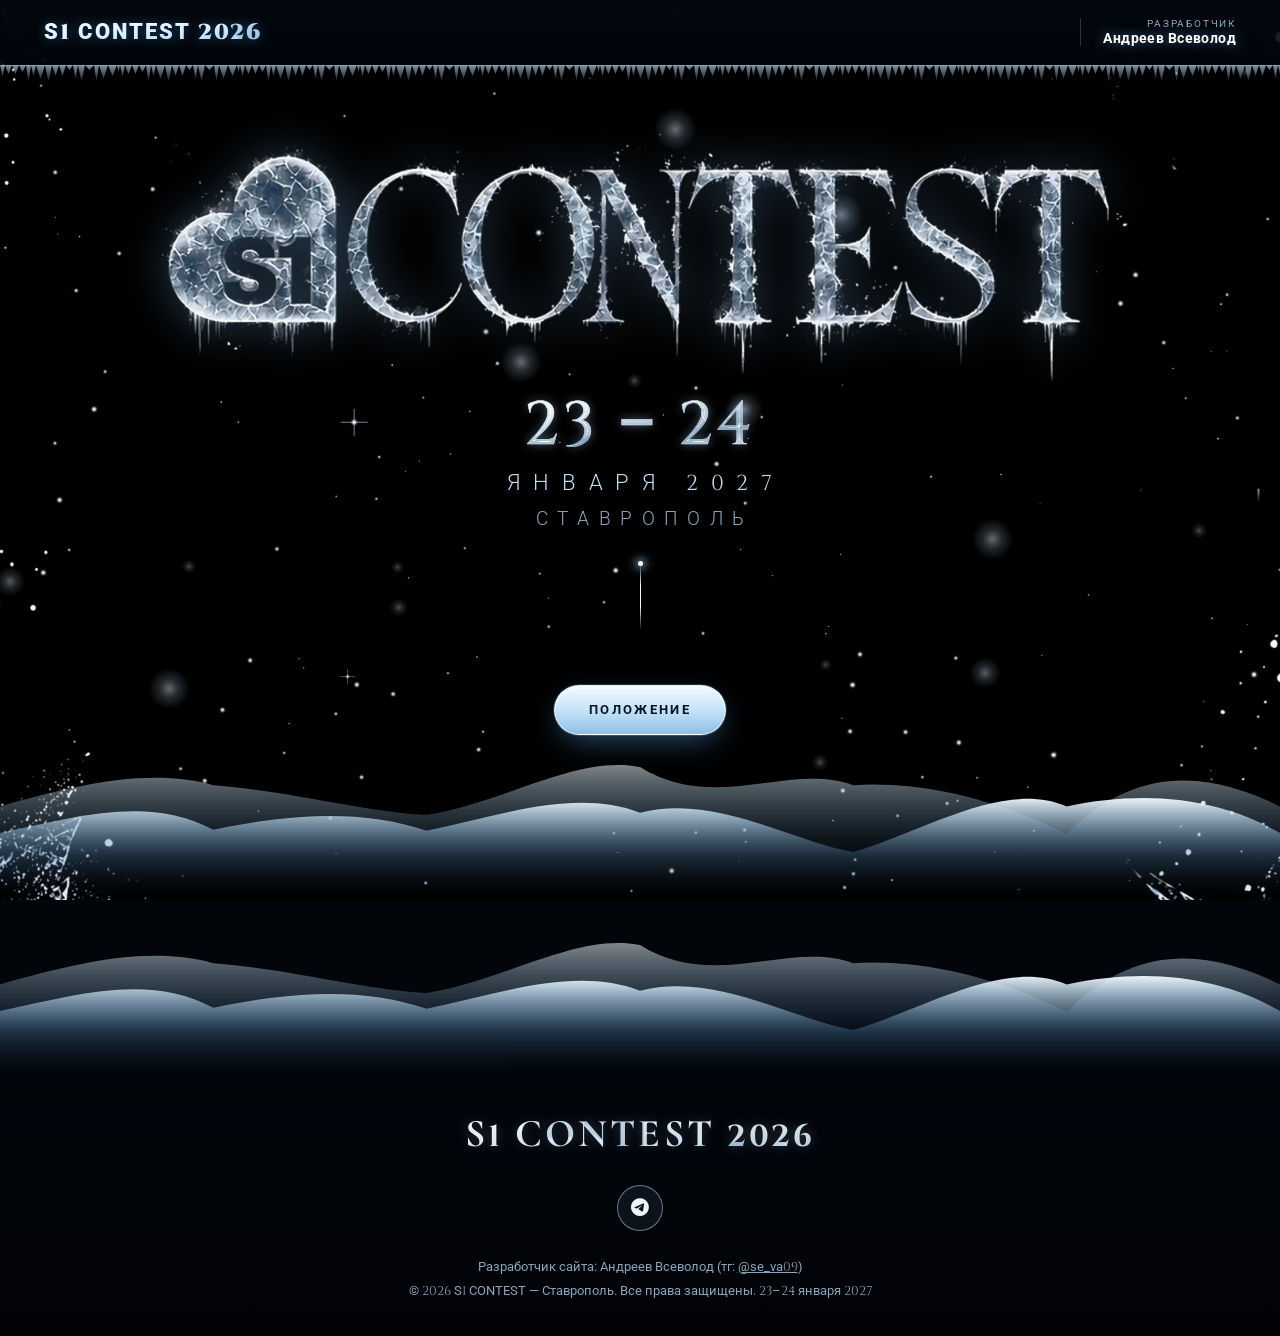
==== commit ffd2f1ab: "Add files via upload" ====
--- a/index.html
+++ b/index.html
@@ -3,9 +3,9 @@
 <head>
     <meta charset="UTF-8">
     <meta name="viewport" content="width=device-width, initial-scale=1.0, user-scalable=yes">
-    <title>S1 CONTEST 2026 | Ставрополь</title>
+    <title>Положение | S1 CONTEST 2026</title>
     <meta name="theme-color" content="#02050a">
-    <meta name="description" content="S1 CONTEST 2026 — танцевальный контест и мастер-классы в Ставрополе, 23–24 мая 2026.">
+    <meta name="description" content="Положение танцевального контеста S1 CONTEST, Ставрополь, 23–24 января 2027.">
     <link rel="icon" href="data:image/svg+xml,%3Csvg xmlns='http://www.w3.org/2000/svg' viewBox='0 0 24 24' fill='none' stroke='%23bcdff6' stroke-width='1.6' stroke-linecap='round'%3E%3Cpath d='M12 2v20M4 7l16 10M4 17L20 7'/%3E%3C/svg%3E">
     <link rel="preload" as="image" href="img/ice-wide.jpg" media="(min-aspect-ratio: 1/1)">
     <link rel="preload" as="image" href="img/ice-tall.jpg" media="(max-aspect-ratio: 1/1)">
@@ -49,35 +49,21 @@
     <div class="container">
         <div class="header-content">
             <div class="logo">S1 CONTEST 2026</div>
-            <button class="mobile-menu-toggle" aria-label="Открыть меню">
-                <span></span><span></span><span></span>
-            </button>
-            <nav class="nav-links">
-                <a href="#about">О событии</a>
-                <a href="#categories">Категории</a>
-                <a href="#registration">Регистрация</a>
-                <a href="#rules">Критерии</a>
-                <a href="#masters">Мастер-классы</a>
-                <a href="#contacts">Контакты</a>
-            </nav>
-            <a class="dev-credit" href="https://t.me/se_va15" target="_blank" rel="noopener" title="Разработчик сайта"><span>Разработчик</span><b>Андреев Всеволод</b></a>
+            <a class="dev-credit" href="https://t.me/se_va09" target="_blank" rel="noopener" title="Разработчик сайта"><span>Разработчик</span><b>Андреев Всеволод</b></a>
         </div>
     </div>
 </header>
-<div class="mobile-menu-overlay"></div>
 
 <section class="hero" id="hero">
     <div class="container">
         <div class="hero-content">
             <h1 class="hero-logo"><img src="img/logo-s1-contest.webp" alt="S1 CONTEST 2026" width="2520" height="634"></h1>
             <div class="hero-date">23 – 24</div>
-            <div class="hero-month">мая 2026</div>
+            <div class="hero-month">января 2027</div>
             <div class="hero-place">Ставрополь</div>
             <div class="hero-line"></div>
-            <div class="hero-sub">Contest<br>Workshops</div>
             <div class="btn-group">
-                <a href="#registration" class="btn">РЕГИСТРАЦИЯ</a>
-                <a href="polojenie_2026.pdf" class="btn ghost" target="_blank">ПОЛОЖЕНИЕ</a>
+                <a href="polojenie.pdf" class="btn" target="_blank" rel="noopener">ПОЛОЖЕНИЕ</a>
             </div>
         </div>
     </div>
@@ -85,175 +71,7 @@
         <svg class="d-back" viewBox="0 0 1440 160" preserveAspectRatio="none"><path d="M0 70 C84 50 168 33 240 50 C324 55 408 75 480 78 C564 68 648 21 720 33 C804 77 888 28 960 50 C1044 46 1128 66 1200 96 C1284 26 1368 41 1440 70 V160 H0 Z" fill="url(#snowGrad)"/></svg>
         <svg class="d-front" viewBox="0 0 1440 160" preserveAspectRatio="none"><path d="M0 95 C84 80 168 59 240 92 C324 77 408 72 480 93 C564 78 648 53 720 76 C804 58 888 102 960 113 C1044 92 1128 45 1200 70 C1284 55 1368 60 1440 95 V160 H0 Z" fill="url(#snowGrad)"/></svg>
     </div>
-</section>
 
-<section class="about" id="about">
-    <div class="container">
-        <h2 class="section-title">О МЕРОПРИЯТИИ</h2>
-        <div class="about-content">
-            <div class="about-text">
-                <p>Приглашаем Вас принять участие в танцевальном мероприятии S1 CONTEST. Это уникальная возможность продемонстрировать свой талант и встретиться с единомышленниками. Присоединяйся к танцевальному движению!</p>
-                <div class="info-card"><h3>ДАТЫ</h3><p>23 мая 2026 — МАСТЕР-КЛАССЫ</p><p>24 мая 2026 — CONTEST</p></div>
-                <div class="info-card"><h3>МЕСТО</h3><p>23 мая 2026 г. - г. Ставрополь, ул. Перспективная, 1 Г</p><p>24 мая 2026 г. - г. Ставрополь, ул. Кулакова, 2, корпус 9</p></div>
-                <div class="info-card"><h3>СЦЕНА</h3><p>10x8 метров, профессиональный линолеум</p><p class="warning">Запрещён реквизит, который приводит к загрязнению, повреждению сцены</p></div>
-            </div>
-            <div class="about-details">
-                <div class="detail-item"><h3>ДЕДЛАЙН</h3><p>Регистрация до 15 мая 2026</p></div>
-                <div class="detail-item"><h3>МУЗЫКА</h3><p>До 15 мая на почту s1contest.music@yandex.ru</p></div>
-                <div class="detail-item"><h3>ВОЗРАСТ</h3><p>Kids / Juniors / Adults</p></div>
-                <div class="detail-item"><h3>НОМИНАЦИИ</h3><p>Solo, Duet, Crew, Lady's</p></div>
-            </div>
-        </div>
-    </div>
-</section>
-
-<section class="categories" id="categories">
-    <div class="container">
-        <h2 class="section-title">НОМИНАЦИИ И КАТЕГОРИИ</h2>
-        <div class="categories-grid">
-            <div class="category-card"><h3>SHOW</h3><ul><li><strong>Kids SOLO</strong> – до 12 лет (включительно) (beg/pro)</li><li><strong>Juniors SOLO</strong> – 13-17 лет (beg/pro)</li><li><strong>Adults SOLO</strong> – от 18 лет (beg/pro)</li><li><strong>DUET</strong> – без возрастных ограничений</li></ul></div>
-            <div class="category-card"><h3>КОМАНДЫ (CREW)</h3><ul><li><strong>Kids Crew</strong> – до 12 лет (включительно) (beg/pro)</li><li><strong>Juniors Crew</strong> – 13-17 лет (beg/pro)</li><li><strong>Adults Crew</strong> – без возрастных ограничений (beg/pro)</li><li><strong>Количество участников: от 5 человек</strong></li></ul></div>
-            <div class="category-card"><h3>LADY'S (от 16 лет)</h3><ul><li><strong>Solo Lady's (beg/pro)</strong></li><li><strong>Lady's Crew (команда)</strong></li></ul></div>
-        </div>
-        <div class="warning-box"><h3>ВАЖНО</h3><p>Регистрация считается завершённой только после оплаты взноса за участие. Количество участников ограничено! Дедлайн заявок — 15 мая 2026.</p></div>
-    </div>
-</section>
-
-<section class="registration" id="registration">
-    <div class="container">
-        <h2 class="section-title">РЕГИСТРАЦИЯ И СТОИМОСТЬ</h2>
-        <div class="fees-table-container"><h3>ТАРИФЫ УЧАСТИЯ</h3><div class="table-wrapper"><table class="fees-table"><thead><tr><th>НОМИНАЦИЯ</th><th>До 20 апреля</th><th>С 21 апреля</th></tr></thead><tbody><tr><td><strong>SOLO</strong></td><td>1 800 ₽</td><td>2 200 ₽</td></tr>
-<tr><td><strong>DUET</strong></td><td>1 600 ₽ (с чел.)</td><td>1 900 ₽ (с чел.)</td></tr>
-<tr><td><strong>CREW / LADY'S CREW</strong></td><td>1 500 ₽ (с чел.)</td><td>1 700 ₽ (с чел.)</td></tr>
-</tbody>
-</table></div><p class="note" style="margin-top:12px">Танцоры, принимающие участие в нескольких номинациях, оплачивают взносы за каждое выступление.</p></div>
-        <div class="registration-info"><div class="info-box"><h3>ОПЛАТА</h3><p>Оплата до 15 мая. Возврат средств возможен только при отмене мероприятия.</p></div><div class="info-box"><h3>МУЗЫКА</h3><p>Формат MP3, отправить на s1contest.music@yandex.ru. Тема письма: ФИ/Дуэт/Команда_ФИ руководителя_телефон.</p></div></div>
-        <div class="registration-grid">
-            <div class="reg-card"><div class="card-content"><h3>SOLO</h3><div class="price-main">1 800 / 2 200 ₽</div><p>до 20.04 / с 21.04</p></div><a href="https://docs.google.com/forms/d/1V3Zy7zS764VDYzDdfJABsnXPuL4GxMQ-5yYGW8petq8/edit" class="btn" target="_blank">ЗАЯВКА SOLO</a></div>
-            <div class="reg-card"><div class="card-content"><h3>DUET</h3><div class="price-main">1 600 / 1 900 ₽</div><p>с участника</p></div><a href="https://docs.google.com/forms/d/e/1FAIpQLSfK3BLvG2kEUVoic9XDj6xqqNQbLlYinyiDYOvpTfka6N87LA/viewform?usp=publish-editor" class="btn" target="_blank">ЗАЯВКА DUET</a></div>
-            <div class="reg-card"><div class="card-content"><h3>CREW</h3><div class="price-main">1 500 / 1 700 ₽</div><p>с человека</p></div><a href="https://docs.google.com/forms/d/e/1FAIpQLSc_ZhA-eDv8bmaqMBQp81iZ2MbyNEunoEZSzj0PSIDN6I_oYQ/viewform?usp=publish-editor" class="btn" target="_blank">ЗАЯВКА CREW</a></div>
-        </div>
-        <div class="ticket-card">
-            <h3>ЗРИТЕЛЬСКИЕ БИЛЕТЫ</h3>
-            <div class="ticket-prices">
-                <div class="ticket-price-item"><span class="ticket-price">700 ₽</span><span class="ticket-label">Предпродажа</span></div>
-                <div class="ticket-price-item"><span class="ticket-price">1 000 ₽</span><span class="ticket-label">В день соревнований (24 мая)</span></div>
-            </div>
-            <a href="https://docs.google.com/forms/d/e/1FAIpQLScZxvj0MYnahHa0y36I2aHw2Qiq2rdI_L55JJMGK9VO98lXQw/viewform?usp=dialog" class="btn" target="_blank">КУПИТЬ БИЛЕТ</a>
-        </div>
-    </div>
-</section>
-
-<section class="rules" id="rules">
-    <div class="container">
-        <h2 class="section-title">КРИТЕРИИ ОЦЕНКИ</h2>
-        <div class="criteria-box"><div class="criteria-list"><div class="criterion"><h4>ХОРЕОГРАФИЯ – 40%</h4><p>Оригинальность, раскрытие трека</p></div><div class="criterion"><h4>ТЕХНИКА – 30%</h4><p>Чистота, база, контроль</p></div><div class="criterion"><h4>ПОДАЧА / ПРЕЗЕНТАЦИЯ – 20%</h4><p>Энергия, харизма, взаимодействие со зрителем</p></div><div class="criterion"><h4>КРЕАТИВНОСТЬ – 10%</h4><p>Нестандартные решения, оригинальность</p></div></div></div>
-        <div class="rules-list"><div class="rules-item"><h3>УРОВНИ УЧАСТНИКОВ</h3><p><strong>BEGINNER</strong> — танцоры начинающего и среднего уровня, занимающиеся от 0 до 2 лет.<br><strong>PRO</strong> — профессиональные танцоры, которые занимаются более 2-3 лет.</p></div><div class="rules-item"><h3>ТАЙМИНГ ВЫСТУПЛЕНИЙ</h3><p>Solo (Kids, Juniors, Lady's) — до 1:30<br>Solo Adults — до 2:00<br>Duet — до 2:00<br>Crew — до 4:00</p></div><div class="rules-item"><h3>ТРЕБОВАНИЯ К МУЗЫКЕ</h3><p>Формат MP3. Запрещается использование ненормативной лексики в номинациях Kids и Juniors на любом языке. Во всех номинациях запрещена ненормативная лексика на русском языке и любая пропаганда, запрещенная на территории РФ.</p></div></div>
-    </div>
-</section>
-
-<!-- МАСТЕР-КЛАССЫ (ОБНОВЛЕННЫЙ БЛОК) -->
-<section class="masters" id="masters">
-    <div class="container">
-        <h2 class="section-title">МАСТЕР-КЛАССЫ | 23 МАЯ 2026</h2>
-        <div class="masters-intro">
-            <i class="fas fa-star"></i> 
-            23 мая в рамках нашего контеста пройдут мастер-классы от приглашенных топ-танцоров нашей страны!
-        </div>
-
-        <div class="masters-grid">
-            <!-- Диана Горбункова -->
-            <div class="master-card">
-                <div class="master-img">
-                    <img src="img/master-gorbunkova.jpg" alt="Диана Горбункова" loading="lazy">
-                </div>
-                <div class="master-info">
-                    <h3>ДИАНА ГОРБУНКОВА</h3>
-                    <span class="master-style">HIP-HOP</span>
-                    <div class="master-time"><i class="far fa-clock"></i> 13:00</div>
-                    <p>Мощный грув, четкая техника и энергия — заряжаемся от топового хореографа.</p>
-                </div>
-            </div>
-            <!-- Амир Низамов -->
-            <div class="master-card">
-                <div class="master-img">
-                    <img src="img/master-nizamov.jpg" alt="Амир Низамов" loading="lazy">
-                </div>
-                <div class="master-info">
-                    <h3>АМИР НИЗАМОВ</h3>
-                    <span class="master-style">HIP-HOP</span>
-                    <div class="master-time"><i class="far fa-clock"></i> 15:00</div>
-                    <p>Уличная культура, фишки и неподражаемый стиль от одного из лучших хип-хоперов страны.</p>
-                </div>
-            </div>
-            <!-- Соня Мисник -->
-            <div class="master-card">
-                <div class="master-img">
-                    <img src="img/master-misnik.jpg" alt="Соня Мисник" loading="lazy">
-                </div>
-                <div class="master-info">
-                    <h3>СОНЯ МИСНИК</h3>
-                    <span class="master-style">АВТОРСКОЕ ХОРЕО</span>
-                    <div class="master-time"><i class="far fa-clock"></i> 17:00</div>
-                    <p>Эмоциональная подача, пластика и уникальный почерк. Класс для души и тела.</p>
-                </div>
-            </div>
-        </div>
-
-        <div class="pricing-master">
-            <h3>СТОИМОСТЬ УЧАСТИЯ</h3>
-            <div class="price-row">
-                <span class="price-label"><strong>Full pass (3 класса)</strong> <span class="repost-badge">С репостом</span></span>
-                <span class="price-value">До 01.05: 5 900 ₽</span>
-                <span class="price-value">С 02.05: 6 900 ₽</span>
-            </div>
-            <div class="price-row">
-                <span class="price-label"><strong>Full pass (3 класса)</strong> <span class="repost-badge">Без репоста</span></span>
-                <span class="price-value">До 01.05: 6 100 ₽</span>
-                <span class="price-value">С 02.05: 7 100 ₽</span>
-            </div>
-            <div class="price-row">
-                <span class="price-label"><strong>1 класс</strong> <span class="repost-badge">С репостом</span></span>
-                <span class="price-value">До 01.05: 2 800 ₽</span>
-                <span class="price-value">С 02.05: 3 300 ₽</span>
-            </div>
-            <div class="price-row">
-                <span class="price-label"><strong>1 класс</strong> <span class="repost-badge">Без репоста</span></span>
-                <span class="price-value">До 01.05: 3 100 ₽</span>
-                <span class="price-value">С 02.05: 3 600 ₽</span>
-            </div>
-        </div>
-
-        <div class="booking-terms">
-            <i class="fas fa-calendar-check"></i>
-            <strong style="font-size: 1.2rem;">Место можно забронировать:</strong>
-            <ul style="margin: 16px 0 12px 24px;">
-                <li>При 100% оплате</li>
-                <li>При 50% предоплате — остаток необходимо внести не позднее 10 мая!</li>
-            </ul>
-            <p><i class="fas fa-exclamation-circle"></i> Оплата за класс возвращается только при отмене мероприятия, но свое место можно всегда подарить или перепродать.</p>
-            <div style="margin-top: 20px;">
-                <span class="limited-places"><i class="fas fa-heart"></i> МЕСТА ОГРАНИЧЕНЫ</span>
-            </div>
-            <div style="margin-top: 22px;">
-                <a href="tel:+79624542221" class="phone-big"><i class="fas fa-phone-alt"></i> +7 (962) 454-22-21</a>
-                <p style="margin-top: 8px;">Запись по телефону или в Telegram</p>
-            </div>
-        </div>
-    </div>
-</section>
-
-<section class="contacts" id="contacts">
-    <div class="container">
-        <h2 class="section-title">КОНТАКТЫ</h2>
-        <div class="contacts-grid">
-            <a href="https://t.me/s1_contest" target="_blank" class="contact-item"><i class="fab fa-telegram"></i><h3>TELEGRAM КАНАЛ</h3><p>@s1_contest</p></a>
-            <a href="https://t.me/s1family_stavropol" target="_blank" class="contact-item"><i class="fas fa-phone-alt"></i><h3>ТЕЛЕФОН</h3><p>+7 (962) 454-22-21</p></a>
-            <a href="mailto:s1contest.stav@gmail.com" class="contact-item"><i class="fas fa-envelope"></i><h3>E-MAIL</h3><p>s1contest.stav@gmail.com</p></a>
-            <a href="mailto:s1contest.music@yandex.ru" class="contact-item"><i class="fas fa-music"></i><h3>ПОЧТА ДЛЯ МУЗЫКИ</h3><p>s1contest.music@yandex.ru</p></a>
-            <a href="https://www.instagram.com/s1family_contest" target="_blank" class="contact-item"><i class="fab fa-instagram"></i><h3>INSTAGRAM</h3><p>@s1family_contest</p></a>
-        </div>
-    </div>
 </section>
 
 <footer>
@@ -264,14 +82,13 @@
     <div class="container">
         <h3>S1 CONTEST 2026</h3>
         <div class="social-links">
-            <a href="https://instagram.com/s1family_contest" target="_blank" class="social-link"><i class="fab fa-instagram"></i></a>
             <a href="https://t.me/s1_contest" target="_blank" class="social-link"><i class="fab fa-telegram"></i></a>
         </div>
-        <p class="copyright">Разработчик сайта: Андреев Всеволод (тг: @se_va15)</p>
-        <p class="copyright">© 2026 S1 CONTEST — Ставрополь. Все права защищены. 23–24 мая 2026</p>
+        <p class="copyright">Разработчик сайта: Андреев Всеволод (тг: <a href="https://t.me/se_va09" target="_blank" rel="noopener" style="color:inherit;text-decoration:underline">@se_va09</a>)</p>
+        <p class="copyright">© 2026 S1 CONTEST — Ставрополь. Все права защищены. 23–24 января 2027</p>
     </div>
 </footer>
 
 <script src="script.js"></script>
 </body>
-</html>+</html>
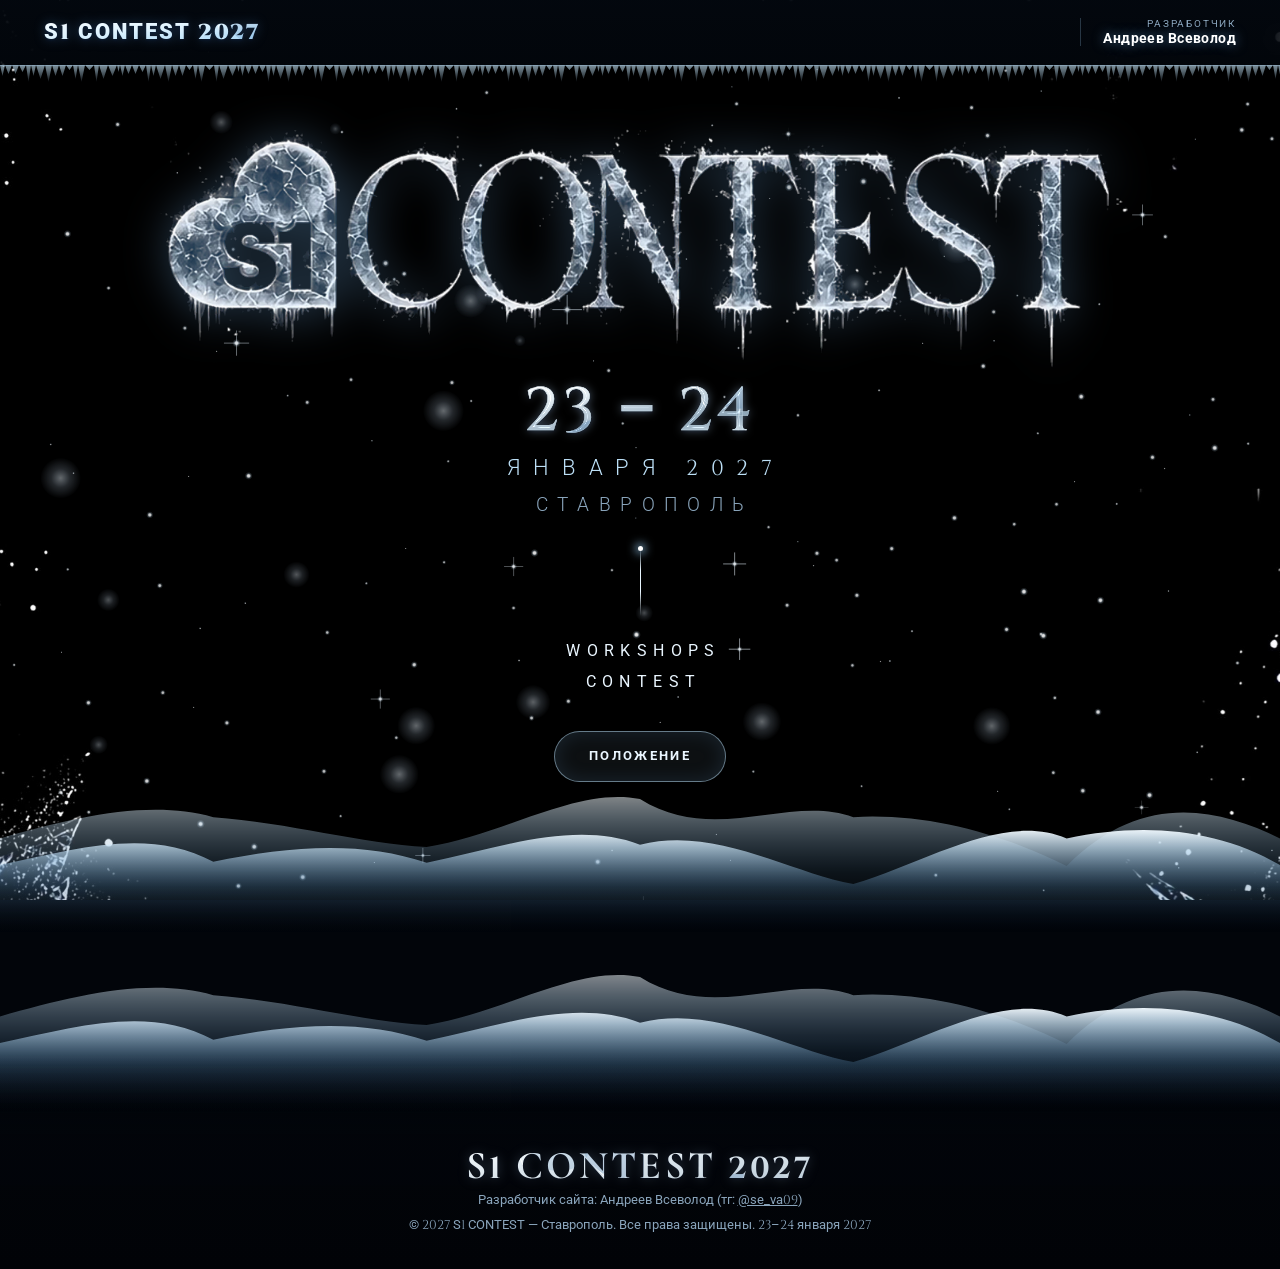
==== commit cd24e8d5: "Add files via upload" ====
--- a/index.html
+++ b/index.html
@@ -3,9 +3,9 @@
 <head>
     <meta charset="UTF-8">
     <meta name="viewport" content="width=device-width, initial-scale=1.0, user-scalable=yes">
-    <title>Положение | S1 CONTEST 2026</title>
+    <title>S1 CONTEST 2027 | Ставрополь</title>
     <meta name="theme-color" content="#02050a">
-    <meta name="description" content="Положение танцевального контеста S1 CONTEST, Ставрополь, 23–24 января 2027.">
+    <meta name="description" content="S1 CONTEST 2027 — танцевальный контест и мастер-классы в Ставрополе, 23–24 января 2027.">
     <link rel="icon" href="data:image/svg+xml,%3Csvg xmlns='http://www.w3.org/2000/svg' viewBox='0 0 24 24' fill='none' stroke='%23bcdff6' stroke-width='1.6' stroke-linecap='round'%3E%3Cpath d='M12 2v20M4 7l16 10M4 17L20 7'/%3E%3C/svg%3E">
     <link rel="preload" as="image" href="img/ice-wide.jpg" media="(min-aspect-ratio: 1/1)">
     <link rel="preload" as="image" href="img/ice-tall.jpg" media="(max-aspect-ratio: 1/1)">
@@ -48,22 +48,26 @@
 <header>
     <div class="container">
         <div class="header-content">
-            <div class="logo">S1 CONTEST 2026</div>
+            <div class="logo">S1 CONTEST 2027</div>
+            
+            
             <a class="dev-credit" href="https://t.me/se_va09" target="_blank" rel="noopener" title="Разработчик сайта"><span>Разработчик</span><b>Андреев Всеволод</b></a>
         </div>
     </div>
 </header>
 
+
 <section class="hero" id="hero">
     <div class="container">
         <div class="hero-content">
-            <h1 class="hero-logo"><img src="img/logo-s1-contest.webp" alt="S1 CONTEST 2026" width="2520" height="634"></h1>
+            <h1 class="hero-logo"><img src="img/logo-s1-contest.webp" alt="S1 CONTEST 2027" width="2520" height="634"></h1>
             <div class="hero-date">23 – 24</div>
             <div class="hero-month">января 2027</div>
             <div class="hero-place">Ставрополь</div>
             <div class="hero-line"></div>
+            <div class="hero-sub">Workshops<br>Contest</div>
             <div class="btn-group">
-                <a href="polojenie.pdf" class="btn" target="_blank" rel="noopener">ПОЛОЖЕНИЕ</a>
+                <a href="polozhenie.html" class="btn ghost">ПОЛОЖЕНИЕ</a>
             </div>
         </div>
     </div>
@@ -71,7 +75,6 @@
         <svg class="d-back" viewBox="0 0 1440 160" preserveAspectRatio="none"><path d="M0 70 C84 50 168 33 240 50 C324 55 408 75 480 78 C564 68 648 21 720 33 C804 77 888 28 960 50 C1044 46 1128 66 1200 96 C1284 26 1368 41 1440 70 V160 H0 Z" fill="url(#snowGrad)"/></svg>
         <svg class="d-front" viewBox="0 0 1440 160" preserveAspectRatio="none"><path d="M0 95 C84 80 168 59 240 92 C324 77 408 72 480 93 C564 78 648 53 720 76 C804 58 888 102 960 113 C1044 92 1128 45 1200 70 C1284 55 1368 60 1440 95 V160 H0 Z" fill="url(#snowGrad)"/></svg>
     </div>
-
 </section>
 
 <footer>
@@ -80,15 +83,12 @@
         <svg class="d-front" viewBox="0 0 1440 160" preserveAspectRatio="none"><path d="M0 95 C84 80 168 59 240 92 C324 77 408 72 480 93 C564 78 648 53 720 76 C804 58 888 102 960 113 C1044 92 1128 45 1200 70 C1284 55 1368 60 1440 95 V160 H0 Z" fill="url(#snowGrad)"/></svg>
     </div>
     <div class="container">
-        <h3>S1 CONTEST 2026</h3>
-        <div class="social-links">
-            <a href="https://t.me/s1_contest" target="_blank" class="social-link"><i class="fab fa-telegram"></i></a>
-        </div>
+        <h3>S1 CONTEST 2027</h3>
         <p class="copyright">Разработчик сайта: Андреев Всеволод (тг: <a href="https://t.me/se_va09" target="_blank" rel="noopener" style="color:inherit;text-decoration:underline">@se_va09</a>)</p>
-        <p class="copyright">© 2026 S1 CONTEST — Ставрополь. Все права защищены. 23–24 января 2027</p>
+        <p class="copyright">© 2027 S1 CONTEST — Ставрополь. Все права защищены. 23–24 января 2027</p>
     </div>
 </footer>
 
 <script src="script.js"></script>
 </body>
-</html>
+</html>
--- a/styles.css
+++ b/styles.css
@@ -494,8 +494,8 @@
 :root{
   --snow-a:url("data:image/svg+xml,%3Csvg xmlns='http://www.w3.org/2000/svg' width='640' height='54' viewBox='0 0 640 54'%3E%0A%3Cdefs%3E%0A%3ClinearGradient id='g' x1='0' y1='0' x2='0' y2='1'%3E%3Cstop offset='0' stop-color='%23ffffff'/%3E%3Cstop offset='.35' stop-color='%23f6fafe'/%3E%3Cstop offset='.72' stop-color='%23dfecf8'/%3E%3Cstop offset='1' stop-color='%23bcd5ec'/%3E%3C/linearGradient%3E%0A%3Cfilter id='sb' x='-40%25' y='-200%25' width='180%25' height='500%25'%3E%3CfeGaussianBlur stdDeviation='1.1'/%3E%3C/filter%3E%0A%3Cfilter id='bl' x='-5%25' y='-100%25' width='110%25' height='300%25'%3E%3CfeGaussianBlur stdDeviation='2.6'/%3E%3C/filter%3E%0A%3C/defs%3E%0A%3Crect x='-10' y='37' width='660' height='7' rx='3' fill='%230a2a55' opacity='.6' filter='url(%23bl)'/%3E%0A%3Cpath d='M0 33.8 C1.5 16.1 35.4 16.1 36.9 31.2 C38.5 8.8 74.6 8.8 76.1 32.1 C77.7 10.5 114.8 10.5 116.4 31.1 C118.1 17.5 157.7 17.5 159.4 31.4 C161.0 10.2 197.0 10.2 198.6 33.5 C200.3 17.8 239.6 17.8 241.3 33.2 C242.3 12.2 265.8 12.2 266.8 33.9 C268.1 17.9 299.3 17.9 300.7 34.0 C302.4 19.3 342.1 19.3 343.8 34.3 C345.3 9.3 379.7 9.3 381.2 33.4 C382.9 16.9 421.8 16.9 423.5 32.4 C424.5 16.9 449.5 16.9 450.6 34.5 C452.0 8.0 483.2 8.0 484.6 32.1 C485.8 9.3 513.1 9.3 514.3 33.3 C515.7 16.0 548.3 16.0 549.7 33.4 C551.1 8.3 584.2 8.3 585.7 31.6 C586.7 13.1 609.9 13.1 610.9 32.8 C612.0 11.6 638.8 11.6 640.0 33.8 L640 39.5 Q630.6 49.8 621.3 39.5 Q614.9 52.3 608.5 39.5 Q602.3 50.2 596.1 39.5 Q584.2 43.7 572.3 39.5 Q560.8 46.8 549.3 39.5 Q539.2 43.6 529.2 39.5 Q522.9 45.1 516.5 39.5 Q503.8 45.3 491.2 39.5 Q479.9 51.9 468.6 39.5 Q456.0 46.6 443.4 39.5 Q434.9 48.2 426.4 39.5 Q415.0 44.5 403.6 39.5 Q392.3 50.7 381.1 39.5 Q369.1 43.8 357.1 39.5 Q344.4 44.3 331.8 39.5 Q323.4 49.0 315.0 39.5 Q302.6 46.6 290.2 39.5 Q277.7 48.4 265.3 39.5 Q257.1 46.4 248.9 39.5 Q241.6 44.2 234.4 39.5 Q227.3 49.7 220.3 39.5 Q207.3 45.0 194.4 39.5 Q188.0 52.4 181.7 39.5 Q171.9 47.2 162.2 39.5 Q154.5 48.8 146.9 39.5 Q135.1 47.6 123.3 39.5 Q114.4 44.0 105.4 39.5 Q93.0 43.8 80.6 39.5 Q71.1 51.0 61.7 39.5 Q54.8 50.1 47.8 39.5 Q35.2 49.2 22.5 39.5 Q11.3 44.5 0.0 39.5 Z' fill='url(%23g)'/%3E%0A%3Cellipse cx='91.3' cy='33.8' rx='5.7' ry='1.6' fill='%2394b8da' opacity='0.17' filter='url(%23sb)'/%3E%3Cellipse cx='98.3' cy='34.7' rx='7.1' ry='1.1' fill='%2394b8da' opacity='0.16' filter='url(%23sb)'/%3E%3Cellipse cx='524.5' cy='36.3' rx='6.3' ry='1.0' fill='%2394b8da' opacity='0.24' filter='url(%23sb)'/%3E%3Cellipse cx='626.4' cy='38.0' rx='6.5' ry='1.1' fill='%2394b8da' opacity='0.25' filter='url(%23sb)'/%3E%3Cellipse cx='140.3' cy='35.2' rx='7.8' ry='1.9' fill='%2394b8da' opacity='0.14' filter='url(%23sb)'/%3E%3Cellipse cx='187.2' cy='37.3' rx='3.7' ry='1.7' fill='%2394b8da' opacity='0.19' filter='url(%23sb)'/%3E%3Cellipse cx='103.2' cy='35.0' rx='3.2' ry='1.1' fill='%2394b8da' opacity='0.18' filter='url(%23sb)'/%3E%3Cellipse cx='46.1' cy='30.5' rx='5.9' ry='1.9' fill='%2394b8da' opacity='0.26' filter='url(%23sb)'/%3E%3Cellipse cx='86.0' cy='33.5' rx='4.6' ry='1.7' fill='%2394b8da' opacity='0.20' filter='url(%23sb)'/%3E%3Cellipse cx='600.7' cy='33.0' rx='3.3' ry='1.8' fill='%2394b8da' opacity='0.14' filter='url(%23sb)'/%3E%3Cellipse cx='404.1' cy='34.0' rx='7.6' ry='1.7' fill='%2394b8da' opacity='0.22' filter='url(%23sb)'/%3E%3Cellipse cx='168.5' cy='34.4' rx='4.3' ry='1.9' fill='%2394b8da' opacity='0.20' filter='url(%23sb)'/%3E%3Cellipse cx='85.6' cy='31.9' rx='4.9' ry='1.9' fill='%2394b8da' opacity='0.15' filter='url(%23sb)'/%3E%3Cellipse cx='456.5' cy='35.2' rx='3.4' ry='1.8' fill='%2394b8da' opacity='0.13' filter='url(%23sb)'/%3E%3Cellipse cx='79.9' cy='34.8' rx='4.2' ry='2.1' fill='%2394b8da' opacity='0.20' filter='url(%23sb)'/%3E%3Cellipse cx='206.9' cy='36.4' rx='3.1' ry='1.9' fill='%2394b8da' opacity='0.13' filter='url(%23sb)'/%3E%3Cellipse cx='96.5' cy='37.6' rx='6.4' ry='1.3' fill='%2394b8da' opacity='0.14' filter='url(%23sb)'/%3E%3Cellipse cx='622.5' cy='35.3' rx='7.1' ry='1.2' fill='%2394b8da' opacity='0.22' filter='url(%23sb)'/%3E%3Cellipse cx='226.8' cy='31.9' rx='4.7' ry='1.7' fill='%2394b8da' opacity='0.18' filter='url(%23sb)'/%3E%3Cellipse cx='246.9' cy='31.1' rx='7.2' ry='1.8' fill='%2394b8da' opacity='0.25' filter='url(%23sb)'/%3E%3Cellipse cx='277.4' cy='36.8' rx='5.6' ry='1.7' fill='%2394b8da' opacity='0.21' filter='url(%23sb)'/%3E%3Cellipse cx='473.7' cy='33.2' rx='3.5' ry='1.0' fill='%2394b8da' opacity='0.15' filter='url(%23sb)'/%3E%3Cellipse cx='25.2' cy='37.1' rx='5.4' ry='1.9' fill='%2394b8da' opacity='0.12' filter='url(%23sb)'/%3E%3Cellipse cx='300.9' cy='37.1' rx='6.1' ry='1.5' fill='%2394b8da' opacity='0.19' filter='url(%23sb)'/%3E%3Cellipse cx='63.8' cy='31.2' rx='3.8' ry='1.4' fill='%2394b8da' opacity='0.18' filter='url(%23sb)'/%3E%3Cellipse cx='563.4' cy='31.2' rx='4.3' ry='1.3' fill='%2394b8da' opacity='0.15' filter='url(%23sb)'/%3E%3Cellipse cx='183.7' cy='31.9' rx='5.4' ry='1.0' fill='%2394b8da' opacity='0.27' filter='url(%23sb)'/%3E%3Cellipse cx='236.1' cy='37.5' rx='6.4' ry='1.8' fill='%2394b8da' opacity='0.20' filter='url(%23sb)'/%3E%3Cellipse cx='605.1' cy='30.9' rx='6.3' ry='1.3' fill='%2394b8da' opacity='0.23' filter='url(%23sb)'/%3E%3Cellipse cx='466.8' cy='31.3' rx='4.0' ry='1.0' fill='%2394b8da' opacity='0.16' filter='url(%23sb)'/%3E%3Cpath d='M36.9 30.7 C35.7 34.2 37.7 36.2 36.9 38.2' stroke='%23a9c6e2' stroke-opacity='.7' stroke-width='1.3' fill='none' stroke-linecap='round'/%3E%3Cpath d='M76.1 31.6 C74.9 35.1 76.9 37.1 76.1 39.1' stroke='%23a9c6e2' stroke-opacity='.7' stroke-width='1.3' fill='none' stroke-linecap='round'/%3E%3Cpath d='M116.4 30.6 C115.2 34.1 117.2 36.1 116.4 38.1' stroke='%23a9c6e2' stroke-opacity='.7' stroke-width='1.3' fill='none' stroke-linecap='round'/%3E%3Cpath d='M159.4 30.9 C158.2 34.4 160.2 36.4 159.4 38.4' stroke='%23a9c6e2' stroke-opacity='.7' stroke-width='1.3' fill='none' stroke-linecap='round'/%3E%3Cpath d='M198.6 33.0 C197.4 36.5 199.4 38.5 198.6 40.5' stroke='%23a9c6e2' stroke-opacity='.7' stroke-width='1.3' fill='none' stroke-linecap='round'/%3E%3Cpath d='M241.3 32.7 C240.1 36.2 242.1 38.2 241.3 40.2' stroke='%23a9c6e2' stroke-opacity='.7' stroke-width='1.3' fill='none' stroke-linecap='round'/%3E%3Cpath d='M266.8 33.4 C265.6 36.9 267.6 38.9 266.8 40.9' stroke='%23a9c6e2' stroke-opacity='.7' stroke-width='1.3' fill='none' stroke-linecap='round'/%3E%3Cpath d='M300.7 33.5 C299.5 37.0 301.5 39.0 300.7 41.0' stroke='%23a9c6e2' stroke-opacity='.7' stroke-width='1.3' fill='none' stroke-linecap='round'/%3E%3Cpath d='M343.8 33.8 C342.6 37.3 344.6 39.3 343.8 41.3' stroke='%23a9c6e2' stroke-opacity='.7' stroke-width='1.3' fill='none' stroke-linecap='round'/%3E%3Cpath d='M381.2 32.9 C380.0 36.4 382.0 38.4 381.2 40.4' stroke='%23a9c6e2' stroke-opacity='.7' stroke-width='1.3' fill='none' stroke-linecap='round'/%3E%3Cpath d='M423.5 31.9 C422.3 35.4 424.3 37.4 423.5 39.4' stroke='%23a9c6e2' stroke-opacity='.7' stroke-width='1.3' fill='none' stroke-linecap='round'/%3E%3Cpath d='M450.6 34.0 C449.4 37.5 451.4 39.5 450.6 41.5' stroke='%23a9c6e2' stroke-opacity='.7' stroke-width='1.3' fill='none' stroke-linecap='round'/%3E%3Cpath d='M484.6 31.6 C483.4 35.1 485.4 37.1 484.6 39.1' stroke='%23a9c6e2' stroke-opacity='.7' stroke-width='1.3' fill='none' stroke-linecap='round'/%3E%3Cpath d='M514.3 32.8 C513.1 36.3 515.1 38.3 514.3 40.3' stroke='%23a9c6e2' stroke-opacity='.7' stroke-width='1.3' fill='none' stroke-linecap='round'/%3E%3Cpath d='M549.7 32.9 C548.5 36.4 550.5 38.4 549.7 40.4' stroke='%23a9c6e2' stroke-opacity='.7' stroke-width='1.3' fill='none' stroke-linecap='round'/%3E%3Cpath d='M585.7 31.1 C584.5 34.6 586.5 36.6 585.7 38.6' stroke='%23a9c6e2' stroke-opacity='.7' stroke-width='1.3' fill='none' stroke-linecap='round'/%3E%3Cpath d='M610.9 32.3 C609.7 35.8 611.7 37.8 610.9 39.8' stroke='%23a9c6e2' stroke-opacity='.7' stroke-width='1.3' fill='none' stroke-linecap='round'/%3E%3Cpath d='M640.0 33.3 C638.8 36.8 640.8 38.8 640.0 40.8' stroke='%23a9c6e2' stroke-opacity='.7' stroke-width='1.3' fill='none' stroke-linecap='round'/%3E%3Cellipse cx='15.5' cy='23.1' rx='10.3' ry='2.2' fill='%23ffffff' opacity='.95' filter='url(%23sb)'/%3E%3Cellipse cx='53.4' cy='17.4' rx='11.0' ry='2.2' fill='%23ffffff' opacity='.95' filter='url(%23sb)'/%3E%3Cellipse cx='93.0' cy='18.7' rx='11.3' ry='2.2' fill='%23ffffff' opacity='.95' filter='url(%23sb)'/%3E%3Cellipse cx='134.5' cy='24.2' rx='12.1' ry='2.2' fill='%23ffffff' opacity='.95' filter='url(%23sb)'/%3E%3Cellipse cx='175.9' cy='18.4' rx='11.0' ry='2.2' fill='%23ffffff' opacity='.95' filter='url(%23sb)'/%3E%3Cellipse cx='216.5' cy='24.4' rx='11.9' ry='2.2' fill='%23ffffff' opacity='.95' filter='url(%23sb)'/%3E%3Cellipse cx='252.0' cy='20.0' rx='7.1' ry='2.2' fill='%23ffffff' opacity='.95' filter='url(%23sb)'/%3E%3Cellipse cx='281.0' cy='24.5' rx='9.5' ry='2.2' fill='%23ffffff' opacity='.95' filter='url(%23sb)'/%3E%3Cellipse cx='318.8' cy='25.6' rx='12.1' ry='2.2' fill='%23ffffff' opacity='.95' filter='url(%23sb)'/%3E%3Cellipse cx='359.5' cy='17.8' rx='10.5' ry='2.2' fill='%23ffffff' opacity='.95' filter='url(%23sb)'/%3E%3Cellipse cx='399.0' cy='23.7' rx='11.8' ry='2.2' fill='%23ffffff' opacity='.95' filter='url(%23sb)'/%3E%3Cellipse cx='434.9' cy='23.7' rx='7.6' ry='2.2' fill='%23ffffff' opacity='.95' filter='url(%23sb)'/%3E%3Cellipse cx='464.9' cy='16.8' rx='9.5' ry='2.2' fill='%23ffffff' opacity='.95' filter='url(%23sb)'/%3E%3Cellipse cx='497.0' cy='17.7' rx='8.3' ry='2.2' fill='%23ffffff' opacity='.95' filter='url(%23sb)'/%3E%3Cellipse cx='529.1' cy='23.0' rx='9.9' ry='2.2' fill='%23ffffff' opacity='.95' filter='url(%23sb)'/%3E%3Cellipse cx='564.8' cy='16.9' rx='10.1' ry='2.2' fill='%23ffffff' opacity='.95' filter='url(%23sb)'/%3E%3Cellipse cx='596.3' cy='20.7' rx='7.1' ry='2.2' fill='%23ffffff' opacity='.95' filter='url(%23sb)'/%3E%3Cellipse cx='623.1' cy='19.5' rx='8.2' ry='2.2' fill='%23ffffff' opacity='.95' filter='url(%23sb)'/%3E%3Ccircle cx='278.1' cy='24.2' r='1.0' fill='%23ffffff' opacity='0.82'/%3E%3Ccircle cx='290.0' cy='37.0' r='1.0' fill='%23ffffff' opacity='0.99'/%3E%3Ccircle cx='290.3' cy='29.3' r='0.9' fill='%23ffffff' opacity='0.87'/%3E%3Ccircle cx='186.3' cy='28.1' r='0.5' fill='%23ffffff' opacity='0.84'/%3E%3Ccircle cx='632.6' cy='36.4' r='0.9' fill='%23ffffff' opacity='0.87'/%3E%3Ccircle cx='216.6' cy='23.3' r='0.6' fill='%23ffffff' opacity='0.95'/%3E%3Ccircle cx='555.1' cy='27.4' r='1.0' fill='%23ffffff' opacity='0.94'/%3E%3Ccircle cx='444.5' cy='32.0' r='0.9' fill='%23ffffff' opacity='0.84'/%3E%3Ccircle cx='450.9' cy='26.2' r='0.8' fill='%23ffffff' opacity='0.94'/%3E%3Ccircle cx='442.2' cy='26.4' r='1.1' fill='%23ffffff' opacity='0.91'/%3E%3Ccircle cx='371.6' cy='22.2' r='0.8' fill='%23ffffff' opacity='0.81'/%3E%3Ccircle cx='429.9' cy='28.9' r='1.0' fill='%23ffffff' opacity='0.91'/%3E%3Ccircle cx='510.5' cy='27.2' r='0.9' fill='%23ffffff' opacity='0.93'/%3E%3Ccircle cx='530.0' cy='27.3' r='1.0' fill='%23ffffff' opacity='0.97'/%3E%3Ccircle cx='440.5' cy='36.6' r='1.1' fill='%23ffffff' opacity='0.88'/%3E%3Ccircle cx='338.8' cy='24.5' r='1.0' fill='%23ffffff' opacity='0.98'/%3E%3Ccircle cx='305.4' cy='32.4' r='0.9' fill='%23ffffff' opacity='0.93'/%3E%3Ccircle cx='110.0' cy='33.7' r='0.8' fill='%23ffffff' opacity='0.92'/%3E%3Ccircle cx='269.3' cy='31.4' r='1.0' fill='%23ffffff' opacity='0.91'/%3E%3Ccircle cx='461.1' cy='22.4' r='0.6' fill='%23ffffff' opacity='0.86'/%3E%3Ccircle cx='416.1' cy='25.3' r='0.9' fill='%23ffffff' opacity='0.91'/%3E%3Ccircle cx='26.8' cy='29.1' r='0.6' fill='%23ffffff' opacity='0.76'/%3E%3Ccircle cx='85.5' cy='26.8' r='0.6' fill='%23ffffff' opacity='0.80'/%3E%3Ccircle cx='22.8' cy='29.0' r='0.7' fill='%23ffffff' opacity='0.90'/%3E%3Ccircle cx='377.7' cy='25.6' r='1.0' fill='%23ffffff' opacity='0.75'/%3E%3Ccircle cx='259.4' cy='26.2' r='0.7' fill='%23ffffff' opacity='0.78'/%3E%3Ccircle cx='532.1' cy='27.6' r='0.5' fill='%23ffffff' opacity='0.90'/%3E%3Ccircle cx='60.7' cy='30.2' r='0.7' fill='%23ffffff' opacity='0.90'/%3E%3Ccircle cx='613.3' cy='34.3' r='0.7' fill='%23ffffff' opacity='0.95'/%3E%3Ccircle cx='411.1' cy='27.5' r='0.5' fill='%23ffffff' opacity='0.90'/%3E%3Ccircle cx='360.9' cy='36.4' r='1.1' fill='%23ffffff' opacity='0.90'/%3E%3Ccircle cx='224.7' cy='35.4' r='0.5' fill='%23ffffff' opacity='0.78'/%3E%3Ccircle cx='362.1' cy='31.2' r='0.5' fill='%23ffffff' opacity='0.91'/%3E%3Ccircle cx='570.4' cy='27.6' r='0.7' fill='%23ffffff' opacity='0.81'/%3E%3Ccircle cx='186.6' cy='36.6' r='0.7' fill='%23ffffff' opacity='0.99'/%3E%3Ccircle cx='584.8' cy='30.9' r='0.6' fill='%23ffffff' opacity='1.00'/%3E%3Ccircle cx='317.6' cy='28.2' r='0.7' fill='%23ffffff' opacity='1.00'/%3E%3Ccircle cx='314.7' cy='26.3' r='0.8' fill='%23ffffff' opacity='0.78'/%3E%3Ccircle cx='397.9' cy='28.7' r='0.6' fill='%23ffffff' opacity='0.95'/%3E%3Ccircle cx='529.2' cy='22.2' r='0.8' fill='%23ffffff' opacity='0.82'/%3E%3Ccircle cx='598.6' cy='33.7' r='0.6' fill='%23ffffff' opacity='0.82'/%3E%3Ccircle cx='99.1' cy='36.8' r='0.6' fill='%23ffffff' opacity='0.90'/%3E%3Ccircle cx='303.8' cy='31.7' r='0.8' fill='%23ffffff' opacity='0.94'/%3E%3Ccircle cx='75.6' cy='33.4' r='0.6' fill='%23ffffff' opacity='0.88'/%3E%3Ccircle cx='215.1' cy='26.5' r='0.8' fill='%23ffffff' opacity='0.87'/%3E%3Ccircle cx='231.1' cy='33.2' r='0.8' fill='%23ffffff' opacity='0.76'/%3E%3Ccircle cx='161.6' cy='28.8' r='1.0' fill='%23ffffff' opacity='0.97'/%3E%3Ccircle cx='349.2' cy='22.2' r='1.0' fill='%23ffffff' opacity='0.86'/%3E%3Cpath d='M362.4 29.1H369.9M366.1 25.3V32.8' stroke='%23ffffff' stroke-width='.7'/%3E%3Cpath d='M305.7 31.1H312.2M308.9 27.8V34.4' stroke='%23ffffff' stroke-width='.7'/%3E%3Cpath d='M251.1 30.5H257.0M254.0 27.6V33.5' stroke='%23ffffff' stroke-width='.7'/%3E%3Cpath d='M193.1 30.3H198.6M195.8 27.6V33.0' stroke='%23ffffff' stroke-width='.7'/%3E%3Cpath d='M521.8 28.9H528.5M525.1 25.6V32.3' stroke='%23ffffff' stroke-width='.7'/%3E%3Cpath d='M185.4 29.8H193.9M189.7 25.6V34.0' stroke='%23ffffff' stroke-width='.7'/%3E%0A%0A%3C/svg%3E");
   --snow-b:url("data:image/svg+xml,%3Csvg xmlns='http://www.w3.org/2000/svg' width='640' height='54' viewBox='0 0 640 54'%3E%0A%3Cdefs%3E%0A%3ClinearGradient id='g' x1='0' y1='0' x2='0' y2='1'%3E%3Cstop offset='0' stop-color='%23ffffff'/%3E%3Cstop offset='.35' stop-color='%23f6fafe'/%3E%3Cstop offset='.72' stop-color='%23dfecf8'/%3E%3Cstop offset='1' stop-color='%23bcd5ec'/%3E%3C/linearGradient%3E%0A%3Cfilter id='sb' x='-40%25' y='-200%25' width='180%25' height='500%25'%3E%3CfeGaussianBlur stdDeviation='1.1'/%3E%3C/filter%3E%0A%3Cfilter id='bl' x='-5%25' y='-100%25' width='110%25' height='300%25'%3E%3CfeGaussianBlur stdDeviation='2.6'/%3E%3C/filter%3E%0A%3C/defs%3E%0A%3Crect x='-10' y='37' width='660' height='7' rx='3' fill='%230a2a55' opacity='.6' filter='url(%23bl)'/%3E%0A%3Cpath d='M0 31.7 C1.4 18.6 33.3 18.6 34.7 31.3 C36.3 10.0 73.1 10.0 74.7 34.4 C76.5 9.3 116.0 9.3 117.7 33.2 C119.0 17.6 146.8 17.6 148.0 34.3 C149.6 11.2 185.7 11.2 187.3 31.9 C188.8 12.9 223.9 12.9 225.4 33.3 C226.9 8.4 261.2 8.4 262.7 31.1 C263.8 16.9 288.5 16.9 289.6 33.2 C290.6 13.1 313.8 13.1 314.8 31.8 C316.1 9.2 345.6 9.2 346.8 31.5 C348.4 12.0 384.2 12.0 385.8 33.7 C387.0 15.8 414.1 15.8 415.3 32.6 C416.7 18.4 448.2 18.4 449.6 31.1 C450.8 8.5 479.1 8.5 480.4 32.7 C482.0 13.9 519.6 13.9 521.2 33.2 C522.9 7.9 562.2 7.9 563.9 33.6 C565.2 17.7 595.0 17.7 596.3 31.7 C598.0 10.0 638.3 10.0 640.0 31.7 L640 39.5 Q629.8 48.5 619.5 39.5 Q609.7 44.7 599.8 39.5 Q589.2 51.7 578.6 39.5 Q570.3 46.5 562.1 39.5 Q549.7 48.7 537.4 39.5 Q529.5 43.6 521.6 39.5 Q510.3 46.6 499.0 39.5 Q489.8 46.0 480.5 39.5 Q470.1 50.1 459.6 39.5 Q451.5 44.2 443.3 39.5 Q430.4 51.7 417.5 39.5 Q411.3 48.6 405.2 39.5 Q394.4 47.1 383.6 39.5 Q372.5 52.1 361.3 39.5 Q351.2 47.0 341.1 39.5 Q333.7 45.8 326.3 39.5 Q319.3 44.5 312.2 39.5 Q304.7 51.1 297.2 39.5 Q287.5 50.7 277.7 39.5 Q265.3 50.8 252.8 39.5 Q246.5 51.8 240.2 39.5 Q233.5 50.4 226.9 39.5 Q215.0 49.4 203.1 39.5 Q194.3 44.2 185.5 39.5 Q178.9 49.2 172.3 39.5 Q164.6 48.3 156.9 39.5 Q149.0 45.0 141.2 39.5 Q133.1 50.0 125.0 39.5 Q115.6 47.0 106.2 39.5 Q96.8 48.5 87.4 39.5 Q77.8 47.5 68.2 39.5 Q55.4 50.3 42.6 39.5 Q35.0 46.4 27.4 39.5 Q20.1 46.8 12.8 39.5 Q6.6 50.2 0.4 39.5 Q0.2 47.3 0.0 39.5 Z' fill='url(%23g)'/%3E%0A%3Cellipse cx='343.3' cy='34.3' rx='7.6' ry='1.8' fill='%2394b8da' opacity='0.16' filter='url(%23sb)'/%3E%3Cellipse cx='394.3' cy='37.2' rx='7.8' ry='1.9' fill='%2394b8da' opacity='0.14' filter='url(%23sb)'/%3E%3Cellipse cx='238.0' cy='33.8' rx='4.6' ry='1.9' fill='%2394b8da' opacity='0.20' filter='url(%23sb)'/%3E%3Cellipse cx='626.3' cy='30.1' rx='7.0' ry='1.1' fill='%2394b8da' opacity='0.20' filter='url(%23sb)'/%3E%3Cellipse cx='95.3' cy='33.1' rx='6.1' ry='2.2' fill='%2394b8da' opacity='0.13' filter='url(%23sb)'/%3E%3Cellipse cx='250.7' cy='30.9' rx='6.7' ry='1.2' fill='%2394b8da' opacity='0.15' filter='url(%23sb)'/%3E%3Cellipse cx='517.6' cy='30.4' rx='7.4' ry='1.3' fill='%2394b8da' opacity='0.28' filter='url(%23sb)'/%3E%3Cellipse cx='68.0' cy='30.8' rx='5.4' ry='1.4' fill='%2394b8da' opacity='0.22' filter='url(%23sb)'/%3E%3Cellipse cx='193.8' cy='32.6' rx='3.1' ry='1.1' fill='%2394b8da' opacity='0.12' filter='url(%23sb)'/%3E%3Cellipse cx='295.3' cy='37.0' rx='5.7' ry='1.4' fill='%2394b8da' opacity='0.19' filter='url(%23sb)'/%3E%3Cellipse cx='490.0' cy='37.0' rx='3.5' ry='1.8' fill='%2394b8da' opacity='0.17' filter='url(%23sb)'/%3E%3Cellipse cx='594.6' cy='35.8' rx='6.0' ry='1.8' fill='%2394b8da' opacity='0.24' filter='url(%23sb)'/%3E%3Cellipse cx='45.4' cy='32.6' rx='3.2' ry='1.2' fill='%2394b8da' opacity='0.27' filter='url(%23sb)'/%3E%3Cellipse cx='366.1' cy='31.6' rx='4.5' ry='1.5' fill='%2394b8da' opacity='0.13' filter='url(%23sb)'/%3E%3Cellipse cx='521.5' cy='33.0' rx='3.3' ry='1.6' fill='%2394b8da' opacity='0.19' filter='url(%23sb)'/%3E%3Cellipse cx='488.3' cy='32.1' rx='4.2' ry='1.6' fill='%2394b8da' opacity='0.18' filter='url(%23sb)'/%3E%3Cellipse cx='82.8' cy='35.9' rx='7.3' ry='2.0' fill='%2394b8da' opacity='0.23' filter='url(%23sb)'/%3E%3Cellipse cx='301.4' cy='36.3' rx='4.1' ry='1.1' fill='%2394b8da' opacity='0.15' filter='url(%23sb)'/%3E%3Cellipse cx='339.6' cy='31.7' rx='5.2' ry='2.0' fill='%2394b8da' opacity='0.22' filter='url(%23sb)'/%3E%3Cellipse cx='127.3' cy='31.0' rx='3.0' ry='1.1' fill='%2394b8da' opacity='0.16' filter='url(%23sb)'/%3E%3Cellipse cx='455.7' cy='36.6' rx='4.9' ry='1.1' fill='%2394b8da' opacity='0.21' filter='url(%23sb)'/%3E%3Cellipse cx='607.0' cy='30.1' rx='6.1' ry='2.2' fill='%2394b8da' opacity='0.17' filter='url(%23sb)'/%3E%3Cellipse cx='378.8' cy='36.5' rx='6.3' ry='1.2' fill='%2394b8da' opacity='0.25' filter='url(%23sb)'/%3E%3Cellipse cx='375.0' cy='35.3' rx='6.0' ry='2.0' fill='%2394b8da' opacity='0.21' filter='url(%23sb)'/%3E%3Cellipse cx='590.8' cy='30.9' rx='3.1' ry='1.2' fill='%2394b8da' opacity='0.20' filter='url(%23sb)'/%3E%3Cellipse cx='459.9' cy='37.3' rx='3.0' ry='1.0' fill='%2394b8da' opacity='0.18' filter='url(%23sb)'/%3E%3Cellipse cx='420.7' cy='33.2' rx='4.4' ry='1.2' fill='%2394b8da' opacity='0.23' filter='url(%23sb)'/%3E%3Cellipse cx='388.2' cy='37.6' rx='4.6' ry='1.6' fill='%2394b8da' opacity='0.27' filter='url(%23sb)'/%3E%3Cellipse cx='447.9' cy='32.1' rx='6.6' ry='1.5' fill='%2394b8da' opacity='0.13' filter='url(%23sb)'/%3E%3Cellipse cx='67.3' cy='34.0' rx='4.6' ry='1.3' fill='%2394b8da' opacity='0.24' filter='url(%23sb)'/%3E%3Cpath d='M34.7 30.8 C33.5 34.3 35.5 36.3 34.7 38.3' stroke='%23a9c6e2' stroke-opacity='.7' stroke-width='1.3' fill='none' stroke-linecap='round'/%3E%3Cpath d='M74.7 33.9 C73.5 37.4 75.5 39.4 74.7 41.4' stroke='%23a9c6e2' stroke-opacity='.7' stroke-width='1.3' fill='none' stroke-linecap='round'/%3E%3Cpath d='M117.7 32.7 C116.5 36.2 118.5 38.2 117.7 40.2' stroke='%23a9c6e2' stroke-opacity='.7' stroke-width='1.3' fill='none' stroke-linecap='round'/%3E%3Cpath d='M148.0 33.8 C146.8 37.3 148.8 39.3 148.0 41.3' stroke='%23a9c6e2' stroke-opacity='.7' stroke-width='1.3' fill='none' stroke-linecap='round'/%3E%3Cpath d='M187.3 31.4 C186.1 34.9 188.1 36.9 187.3 38.9' stroke='%23a9c6e2' stroke-opacity='.7' stroke-width='1.3' fill='none' stroke-linecap='round'/%3E%3Cpath d='M225.4 32.8 C224.2 36.3 226.2 38.3 225.4 40.3' stroke='%23a9c6e2' stroke-opacity='.7' stroke-width='1.3' fill='none' stroke-linecap='round'/%3E%3Cpath d='M262.7 30.6 C261.5 34.1 263.5 36.1 262.7 38.1' stroke='%23a9c6e2' stroke-opacity='.7' stroke-width='1.3' fill='none' stroke-linecap='round'/%3E%3Cpath d='M289.6 32.7 C288.4 36.2 290.4 38.2 289.6 40.2' stroke='%23a9c6e2' stroke-opacity='.7' stroke-width='1.3' fill='none' stroke-linecap='round'/%3E%3Cpath d='M314.8 31.3 C313.6 34.8 315.6 36.8 314.8 38.8' stroke='%23a9c6e2' stroke-opacity='.7' stroke-width='1.3' fill='none' stroke-linecap='round'/%3E%3Cpath d='M346.8 31.0 C345.6 34.5 347.6 36.5 346.8 38.5' stroke='%23a9c6e2' stroke-opacity='.7' stroke-width='1.3' fill='none' stroke-linecap='round'/%3E%3Cpath d='M385.8 33.2 C384.6 36.7 386.6 38.7 385.8 40.7' stroke='%23a9c6e2' stroke-opacity='.7' stroke-width='1.3' fill='none' stroke-linecap='round'/%3E%3Cpath d='M415.3 32.1 C414.1 35.6 416.1 37.6 415.3 39.6' stroke='%23a9c6e2' stroke-opacity='.7' stroke-width='1.3' fill='none' stroke-linecap='round'/%3E%3Cpath d='M449.6 30.6 C448.4 34.1 450.4 36.1 449.6 38.1' stroke='%23a9c6e2' stroke-opacity='.7' stroke-width='1.3' fill='none' stroke-linecap='round'/%3E%3Cpath d='M480.4 32.2 C479.2 35.7 481.2 37.7 480.4 39.7' stroke='%23a9c6e2' stroke-opacity='.7' stroke-width='1.3' fill='none' stroke-linecap='round'/%3E%3Cpath d='M521.2 32.7 C520.0 36.2 522.0 38.2 521.2 40.2' stroke='%23a9c6e2' stroke-opacity='.7' stroke-width='1.3' fill='none' stroke-linecap='round'/%3E%3Cpath d='M563.9 33.1 C562.7 36.6 564.7 38.6 563.9 40.6' stroke='%23a9c6e2' stroke-opacity='.7' stroke-width='1.3' fill='none' stroke-linecap='round'/%3E%3Cpath d='M596.3 31.2 C595.1 34.7 597.1 36.7 596.3 38.7' stroke='%23a9c6e2' stroke-opacity='.7' stroke-width='1.3' fill='none' stroke-linecap='round'/%3E%3Cpath d='M640.0 31.2 C638.8 34.7 640.8 36.7 640.0 38.7' stroke='%23a9c6e2' stroke-opacity='.7' stroke-width='1.3' fill='none' stroke-linecap='round'/%3E%3Cellipse cx='14.6' cy='25.0' rx='9.7' ry='2.2' fill='%23ffffff' opacity='.95' filter='url(%23sb)'/%3E%3Cellipse cx='51.5' cy='18.3' rx='11.2' ry='2.2' fill='%23ffffff' opacity='.95' filter='url(%23sb)'/%3E%3Cellipse cx='92.8' cy='17.7' rx='12.0' ry='2.2' fill='%23ffffff' opacity='.95' filter='url(%23sb)'/%3E%3Cellipse cx='130.4' cy='24.2' rx='8.5' ry='2.2' fill='%23ffffff' opacity='.95' filter='url(%23sb)'/%3E%3Cellipse cx='164.5' cy='19.2' rx='11.0' ry='2.2' fill='%23ffffff' opacity='.95' filter='url(%23sb)'/%3E%3Cellipse cx='203.3' cy='20.6' rx='10.7' ry='2.2' fill='%23ffffff' opacity='.95' filter='url(%23sb)'/%3E%3Cellipse cx='241.1' cy='17.0' rx='10.4' ry='2.2' fill='%23ffffff' opacity='.95' filter='url(%23sb)'/%3E%3Cellipse cx='274.0' cy='23.7' rx='7.5' ry='2.2' fill='%23ffffff' opacity='.95' filter='url(%23sb)'/%3E%3Cellipse cx='300.2' cy='20.7' rx='7.1' ry='2.2' fill='%23ffffff' opacity='.95' filter='url(%23sb)'/%3E%3Cellipse cx='328.3' cy='17.7' rx='9.0' ry='2.2' fill='%23ffffff' opacity='.95' filter='url(%23sb)'/%3E%3Cellipse cx='363.2' cy='19.9' rx='10.9' ry='2.2' fill='%23ffffff' opacity='.95' filter='url(%23sb)'/%3E%3Cellipse cx='398.2' cy='22.8' rx='8.3' ry='2.2' fill='%23ffffff' opacity='.95' filter='url(%23sb)'/%3E%3Cellipse cx='429.7' cy='24.9' rx='9.6' ry='2.2' fill='%23ffffff' opacity='.95' filter='url(%23sb)'/%3E%3Cellipse cx='462.5' cy='17.1' rx='8.6' ry='2.2' fill='%23ffffff' opacity='.95' filter='url(%23sb)'/%3E%3Cellipse cx='497.5' cy='21.3' rx='11.4' ry='2.2' fill='%23ffffff' opacity='.95' filter='url(%23sb)'/%3E%3Cellipse cx='539.1' cy='16.6' rx='12.0' ry='2.2' fill='%23ffffff' opacity='.95' filter='url(%23sb)'/%3E%3Cellipse cx='577.5' cy='24.3' rx='9.1' ry='2.2' fill='%23ffffff' opacity='.95' filter='url(%23sb)'/%3E%3Cellipse cx='614.6' cy='18.3' rx='12.2' ry='2.2' fill='%23ffffff' opacity='.95' filter='url(%23sb)'/%3E%3Ccircle cx='571.8' cy='26.9' r='0.8' fill='%23ffffff' opacity='0.98'/%3E%3Ccircle cx='355.8' cy='31.2' r='0.7' fill='%23ffffff' opacity='1.00'/%3E%3Ccircle cx='483.1' cy='26.6' r='0.7' fill='%23ffffff' opacity='0.90'/%3E%3Ccircle cx='331.9' cy='29.8' r='0.6' fill='%23ffffff' opacity='0.89'/%3E%3Ccircle cx='450.5' cy='33.5' r='0.7' fill='%23ffffff' opacity='0.86'/%3E%3Ccircle cx='322.7' cy='30.0' r='0.8' fill='%23ffffff' opacity='0.75'/%3E%3Ccircle cx='168.6' cy='36.8' r='1.0' fill='%23ffffff' opacity='0.87'/%3E%3Ccircle cx='481.3' cy='25.2' r='0.6' fill='%23ffffff' opacity='0.88'/%3E%3Ccircle cx='447.5' cy='22.4' r='0.8' fill='%23ffffff' opacity='0.98'/%3E%3Ccircle cx='391.8' cy='36.9' r='0.5' fill='%23ffffff' opacity='0.98'/%3E%3Ccircle cx='535.9' cy='22.4' r='0.8' fill='%23ffffff' opacity='0.94'/%3E%3Ccircle cx='142.1' cy='31.7' r='1.0' fill='%23ffffff' opacity='0.95'/%3E%3Ccircle cx='274.0' cy='22.9' r='0.8' fill='%23ffffff' opacity='0.80'/%3E%3Ccircle cx='344.8' cy='26.0' r='0.7' fill='%23ffffff' opacity='0.89'/%3E%3Ccircle cx='524.5' cy='36.6' r='0.7' fill='%23ffffff' opacity='0.75'/%3E%3Ccircle cx='480.1' cy='27.1' r='0.9' fill='%23ffffff' opacity='0.96'/%3E%3Ccircle cx='21.5' cy='33.0' r='0.6' fill='%23ffffff' opacity='0.83'/%3E%3Ccircle cx='213.9' cy='30.1' r='0.6' fill='%23ffffff' opacity='0.87'/%3E%3Ccircle cx='181.3' cy='23.9' r='0.6' fill='%23ffffff' opacity='0.92'/%3E%3Ccircle cx='198.7' cy='25.0' r='0.7' fill='%23ffffff' opacity='0.80'/%3E%3Ccircle cx='630.1' cy='33.8' r='0.5' fill='%23ffffff' opacity='0.82'/%3E%3Ccircle cx='279.0' cy='29.9' r='0.7' fill='%23ffffff' opacity='0.88'/%3E%3Ccircle cx='486.5' cy='24.3' r='0.8' fill='%23ffffff' opacity='0.79'/%3E%3Ccircle cx='342.3' cy='26.8' r='1.0' fill='%23ffffff' opacity='0.97'/%3E%3Ccircle cx='612.3' cy='28.1' r='0.9' fill='%23ffffff' opacity='0.79'/%3E%3Ccircle cx='455.4' cy='33.7' r='0.7' fill='%23ffffff' opacity='0.83'/%3E%3Ccircle cx='485.2' cy='33.3' r='1.0' fill='%23ffffff' opacity='0.82'/%3E%3Ccircle cx='155.3' cy='25.8' r='0.6' fill='%23ffffff' opacity='0.75'/%3E%3Ccircle cx='78.4' cy='29.4' r='0.7' fill='%23ffffff' opacity='0.97'/%3E%3Ccircle cx='242.1' cy='24.6' r='1.1' fill='%23ffffff' opacity='0.77'/%3E%3Ccircle cx='217.5' cy='33.5' r='0.7' fill='%23ffffff' opacity='0.99'/%3E%3Ccircle cx='475.8' cy='26.6' r='1.0' fill='%23ffffff' opacity='0.98'/%3E%3Ccircle cx='329.0' cy='24.2' r='0.5' fill='%23ffffff' opacity='0.95'/%3E%3Ccircle cx='568.3' cy='31.8' r='1.0' fill='%23ffffff' opacity='0.95'/%3E%3Ccircle cx='151.8' cy='25.2' r='1.0' fill='%23ffffff' opacity='0.96'/%3E%3Ccircle cx='279.1' cy='26.1' r='0.5' fill='%23ffffff' opacity='0.85'/%3E%3Ccircle cx='581.8' cy='25.1' r='0.7' fill='%23ffffff' opacity='0.76'/%3E%3Ccircle cx='364.1' cy='22.9' r='0.9' fill='%23ffffff' opacity='0.87'/%3E%3Ccircle cx='270.8' cy='25.9' r='0.6' fill='%23ffffff' opacity='0.97'/%3E%3Ccircle cx='602.1' cy='33.3' r='0.6' fill='%23ffffff' opacity='0.80'/%3E%3Ccircle cx='232.2' cy='35.1' r='1.1' fill='%23ffffff' opacity='0.81'/%3E%3Ccircle cx='405.4' cy='27.7' r='0.7' fill='%23ffffff' opacity='0.80'/%3E%3Ccircle cx='461.8' cy='33.7' r='1.1' fill='%23ffffff' opacity='0.87'/%3E%3Ccircle cx='282.7' cy='31.7' r='0.5' fill='%23ffffff' opacity='0.97'/%3E%3Ccircle cx='491.5' cy='25.4' r='0.7' fill='%23ffffff' opacity='0.87'/%3E%3Ccircle cx='545.2' cy='32.4' r='0.6' fill='%23ffffff' opacity='0.99'/%3E%3Ccircle cx='595.1' cy='34.9' r='0.8' fill='%23ffffff' opacity='0.87'/%3E%3Ccircle cx='260.2' cy='36.7' r='0.8' fill='%23ffffff' opacity='0.99'/%3E%3Cpath d='M123.8 22.3H130.7M127.2 18.9V25.8' stroke='%23ffffff' stroke-width='.7'/%3E%3Cpath d='M133.6 24.6H138.9M136.3 21.9V27.2' stroke='%23ffffff' stroke-width='.7'/%3E%3Cpath d='M88.1 26.4H93.6M90.9 23.7V29.2' stroke='%23ffffff' stroke-width='.7'/%3E%3Cpath d='M192.7 28.1H198.9M195.8 25.1V31.2' stroke='%23ffffff' stroke-width='.7'/%3E%3Cpath d='M201.9 25.8H208.0M204.9 22.7V28.9' stroke='%23ffffff' stroke-width='.7'/%3E%3Cpath d='M356.0 29.8H361.3M358.7 27.1V32.4' stroke='%23ffffff' stroke-width='.7'/%3E%0A%0A%3C/svg%3E");
-  --ic-a:url("data:image/svg+xml,%3Csvg xmlns='http://www.w3.org/2000/svg' width='520' height='58' viewBox='0 0 520 58'%3E%0A%3Cdefs%3E%0A%3ClinearGradient id='ig' x1='0' y1='0' x2='1' y2='0'%3E%3Cstop offset='0' stop-color='%23f4fcff' stop-opacity='.95'/%3E%3Cstop offset='.35' stop-color='%23a9dbf7' stop-opacity='.78'/%3E%3Cstop offset='.75' stop-color='%234f9bd6' stop-opacity='.62'/%3E%3Cstop offset='1' stop-color='%232a6aa6' stop-opacity='.55'/%3E%3C/linearGradient%3E%0A%3ClinearGradient id='fv' x1='0' y1='0' x2='0' y2='1'%3E%3Cstop offset='0' stop-color='%23ffffff' stop-opacity='.35'/%3E%3Cstop offset='.7' stop-color='%23ffffff' stop-opacity='0'/%3E%3Cstop offset='1' stop-color='%23bfe6ff' stop-opacity='.35'/%3E%3C/linearGradient%3E%0A%3ClinearGradient id='lg' x1='0' y1='0' x2='0' y2='1'%3E%3Cstop offset='0' stop-color='%23f2fbff'/%3E%3Cstop offset='.6' stop-color='%239fd0ee' stop-opacity='.9'/%3E%3Cstop offset='1' stop-color='%235b9fd2' stop-opacity='.8'/%3E%3C/linearGradient%3E%0A%3C/defs%3E%0A%3Crect x='-10' y='-3' width='540' height='6' rx='3' fill='url(%23lg)' opacity='.45'/%3E%3Cpath d='M-5.3 -1 C-5.3 9.1 -0.7 18.7 3.1 26.0 C5.4 18.7 10.0 9.1 10.0 -1 Z' fill='url(%23ig)'/%3E%3Cpath d='M-5.3 -1 C-5.3 9.1 -0.7 18.7 3.1 26.0 C5.4 18.7 10.0 9.1 10.0 -1 Z' fill='url(%23fv)'/%3E%3Cpath d='M-5.3 -1 C-5.3 9.1 -0.7 18.7 3.1 26.0 C5.4 18.7 10.0 9.1 10.0 -1 Z' fill='none' stroke='%23d9f1ff' stroke-opacity='.55' stroke-width='.6'/%3E%3Cpath d='M-1.4 3 C-1.4 7.8 0.8 14.3 2.0 18.7' stroke='%23fff' stroke-opacity='.85' stroke-width='1.7' stroke-linecap='round' fill='none'/%3E%3Cpath d='M6.6 4 C6.2 7.8 4.7 13.0 3.9 15.6' stroke='%233e7fb8' stroke-opacity='.45' stroke-width='1.4' stroke-linecap='round' fill='none'/%3E%3Cpath d='M514.7 -1 C514.7 9.1 519.3 18.7 523.2 26.0 C525.4 18.7 530.0 9.1 530.0 -1 Z' fill='url(%23ig)'/%3E%3Cpath d='M514.7 -1 C514.7 9.1 519.3 18.7 523.2 26.0 C525.4 18.7 530.0 9.1 530.0 -1 Z' fill='url(%23fv)'/%3E%3Cpath d='M514.7 -1 C514.7 9.1 519.3 18.7 523.2 26.0 C525.4 18.7 530.0 9.1 530.0 -1 Z' fill='none' stroke='%23d9f1ff' stroke-opacity='.55' stroke-width='.6'/%3E%3Cpath d='M518.6 3 C518.6 7.8 520.8 14.3 522.0 18.7' stroke='%23fff' stroke-opacity='.85' stroke-width='1.7' stroke-linecap='round' fill='none'/%3E%3Cpath d='M526.6 4 C526.2 7.8 524.7 13.0 523.9 15.6' stroke='%233e7fb8' stroke-opacity='.45' stroke-width='1.4' stroke-linecap='round' fill='none'/%3E%3Cpath d='M23.5 -1 C23.5 18.2 26.3 37.4 27.5 52.0 C30.1 37.4 32.9 18.2 32.9 -1 Z' fill='url(%23ig)'/%3E%3Cpath d='M23.5 -1 C23.5 18.2 26.3 37.4 27.5 52.0 C30.1 37.4 32.9 18.2 32.9 -1 Z' fill='url(%23fv)'/%3E%3Cpath d='M23.5 -1 C23.5 18.2 26.3 37.4 27.5 52.0 C30.1 37.4 32.9 18.2 32.9 -1 Z' fill='none' stroke='%23d9f1ff' stroke-opacity='.55' stroke-width='.6'/%3E%3Cpath d='M25.9 3 C25.9 15.6 27.3 28.6 28.0 37.4' stroke='%23fff' stroke-opacity='.85' stroke-width='1.0' stroke-linecap='round' fill='none'/%3E%3Cpath d='M30.8 4 C30.6 15.6 29.6 26.0 29.1 31.2' stroke='%233e7fb8' stroke-opacity='.45' stroke-width='0.8' stroke-linecap='round' fill='none'/%3E%3Cpath d='M50.8 -1 C50.8 6.3 53.1 13.0 53.9 18.0 C56.2 13.0 58.5 6.3 58.5 -1 Z' fill='url(%23ig)'/%3E%3Cpath d='M50.8 -1 C50.8 6.3 53.1 13.0 53.9 18.0 C56.2 13.0 58.5 6.3 58.5 -1 Z' fill='url(%23fv)'/%3E%3Cpath d='M50.8 -1 C50.8 6.3 53.1 13.0 53.9 18.0 C56.2 13.0 58.5 6.3 58.5 -1 Z' fill='none' stroke='%23d9f1ff' stroke-opacity='.55' stroke-width='.6'/%3E%3Cpath d='M52.8 3 C52.8 5.4 53.9 9.9 54.5 13.0' stroke='%23fff' stroke-opacity='.85' stroke-width='0.8' stroke-linecap='round' fill='none'/%3E%3Cpath d='M56.8 4 C56.6 5.4 55.8 9.0 55.5 10.8' stroke='%233e7fb8' stroke-opacity='.45' stroke-width='0.7' stroke-linecap='round' fill='none'/%3E%3Cpath d='M70.3 -1 C70.3 15.4 74.5 31.7 76.8 44.0 C80.1 31.7 84.3 15.4 84.3 -1 Z' fill='url(%23ig)'/%3E%3Cpath d='M70.3 -1 C70.3 15.4 74.5 31.7 76.8 44.0 C80.1 31.7 84.3 15.4 84.3 -1 Z' fill='url(%23fv)'/%3E%3Cpath d='M70.3 -1 C70.3 15.4 74.5 31.7 76.8 44.0 C80.1 31.7 84.3 15.4 84.3 -1 Z' fill='none' stroke='%23d9f1ff' stroke-opacity='.55' stroke-width='.6'/%3E%3Cpath d='M73.8 3 C73.8 13.2 75.9 24.2 76.9 31.7' stroke='%23fff' stroke-opacity='.85' stroke-width='1.5' stroke-linecap='round' fill='none'/%3E%3Cpath d='M81.1 4 C80.8 13.2 79.4 22.0 78.7 26.4' stroke='%233e7fb8' stroke-opacity='.45' stroke-width='1.3' stroke-linecap='round' fill='none'/%3E%3Cpath d='M99.3 -1 C99.3 2.1 102.6 4.3 104.9 6.0 C106.9 4.3 110.2 2.1 110.2 -1 Z' fill='url(%23ig)'/%3E%3Cpath d='M99.3 -1 C99.3 2.1 102.6 4.3 104.9 6.0 C106.9 4.3 110.2 2.1 110.2 -1 Z' fill='url(%23fv)'/%3E%3Cpath d='M99.3 -1 C99.3 2.1 102.6 4.3 104.9 6.0 C106.9 4.3 110.2 2.1 110.2 -1 Z' fill='none' stroke='%23d9f1ff' stroke-opacity='.55' stroke-width='.6'/%3E%3Cpath d='M102.0 3 C102.0 1.8 103.7 3.3 104.5 4.3' stroke='%23fff' stroke-opacity='.85' stroke-width='1.2' stroke-linecap='round' fill='none'/%3E%3Cpath d='M107.7 4 C107.5 1.8 106.4 3.0 105.8 3.6' stroke='%233e7fb8' stroke-opacity='.45' stroke-width='1.0' stroke-linecap='round' fill='none'/%3E%3Cpath d='M123.7 -1 C123.7 3.8 125.7 7.9 126.5 11.0 C128.4 7.9 130.4 3.8 130.4 -1 Z' fill='url(%23ig)'/%3E%3Cpath d='M123.7 -1 C123.7 3.8 125.7 7.9 126.5 11.0 C128.4 7.9 130.4 3.8 130.4 -1 Z' fill='url(%23fv)'/%3E%3Cpath d='M123.7 -1 C123.7 3.8 125.7 7.9 126.5 11.0 C128.4 7.9 130.4 3.8 130.4 -1 Z' fill='none' stroke='%23d9f1ff' stroke-opacity='.55' stroke-width='.6'/%3E%3Cpath d='M125.4 3 C125.4 3.3 126.4 6.1 126.9 7.9' stroke='%23fff' stroke-opacity='.85' stroke-width='0.8' stroke-linecap='round' fill='none'/%3E%3Cpath d='M128.9 4 C128.7 3.3 128.1 5.5 127.7 6.6' stroke='%233e7fb8' stroke-opacity='.45' stroke-width='0.7' stroke-linecap='round' fill='none'/%3E%3Cpath d='M147.7 -1 C147.7 2.1 150.8 4.3 152.2 6.0 C155.1 4.3 158.2 2.1 158.2 -1 Z' fill='url(%23ig)'/%3E%3Cpath d='M147.7 -1 C147.7 2.1 150.8 4.3 152.2 6.0 C155.1 4.3 158.2 2.1 158.2 -1 Z' fill='url(%23fv)'/%3E%3Cpath d='M147.7 -1 C147.7 2.1 150.8 4.3 152.2 6.0 C155.1 4.3 158.2 2.1 158.2 -1 Z' fill='none' stroke='%23d9f1ff' stroke-opacity='.55' stroke-width='.6'/%3E%3Cpath d='M150.3 3 C150.3 1.8 151.9 3.3 152.7 4.3' stroke='%23fff' stroke-opacity='.85' stroke-width='1.2' stroke-linecap='round' fill='none'/%3E%3Cpath d='M155.9 4 C155.6 1.8 154.5 3.0 154.0 3.6' stroke='%233e7fb8' stroke-opacity='.45' stroke-width='1.0' stroke-linecap='round' fill='none'/%3E%3Cpath d='M163.3 -1 C163.3 10.5 167.6 21.6 171.0 30.0 C173.2 21.6 177.5 10.5 177.5 -1 Z' fill='url(%23ig)'/%3E%3Cpath d='M163.3 -1 C163.3 10.5 167.6 21.6 171.0 30.0 C173.2 21.6 177.5 10.5 177.5 -1 Z' fill='url(%23fv)'/%3E%3Cpath d='M163.3 -1 C163.3 10.5 167.6 21.6 171.0 30.0 C173.2 21.6 177.5 10.5 177.5 -1 Z' fill='none' stroke='%23d9f1ff' stroke-opacity='.55' stroke-width='.6'/%3E%3Cpath d='M166.9 3 C166.9 9.0 169.0 16.5 170.0 21.6' stroke='%23fff' stroke-opacity='.85' stroke-width='1.6' stroke-linecap='round' fill='none'/%3E%3Cpath d='M174.3 4 C173.9 9.0 172.5 15.0 171.8 18.0' stroke='%233e7fb8' stroke-opacity='.45' stroke-width='1.3' stroke-linecap='round' fill='none'/%3E%3Cpath d='M195.8 -1 C195.8 18.2 200.2 37.4 203.9 52.0 C206.1 37.4 210.5 18.2 210.5 -1 Z' fill='url(%23ig)'/%3E%3Cpath d='M195.8 -1 C195.8 18.2 200.2 37.4 203.9 52.0 C206.1 37.4 210.5 18.2 210.5 -1 Z' fill='url(%23fv)'/%3E%3Cpath d='M195.8 -1 C195.8 18.2 200.2 37.4 203.9 52.0 C206.1 37.4 210.5 18.2 210.5 -1 Z' fill='none' stroke='%23d9f1ff' stroke-opacity='.55' stroke-width='.6'/%3E%3Cpath d='M199.4 3 C199.4 15.6 201.7 28.6 202.8 37.4' stroke='%23fff' stroke-opacity='.85' stroke-width='1.6' stroke-linecap='round' fill='none'/%3E%3Cpath d='M207.2 4 C206.8 15.6 205.3 26.0 204.6 31.2' stroke='%233e7fb8' stroke-opacity='.45' stroke-width='1.3' stroke-linecap='round' fill='none'/%3E%3Cpath d='M233.8 -1 C233.8 3.8 235.6 7.9 236.5 11.0 C237.9 7.9 239.6 3.8 239.6 -1 Z' fill='url(%23ig)'/%3E%3Cpath d='M233.8 -1 C233.8 3.8 235.6 7.9 236.5 11.0 C237.9 7.9 239.6 3.8 239.6 -1 Z' fill='url(%23fv)'/%3E%3Cpath d='M233.8 -1 C233.8 3.8 235.6 7.9 236.5 11.0 C237.9 7.9 239.6 3.8 239.6 -1 Z' fill='none' stroke='%23d9f1ff' stroke-opacity='.55' stroke-width='.6'/%3E%3Cpath d='M235.3 3 C235.3 3.3 236.1 6.1 236.6 7.9' stroke='%23fff' stroke-opacity='.85' stroke-width='0.8' stroke-linecap='round' fill='none'/%3E%3Cpath d='M238.3 4 C238.2 3.3 237.6 5.5 237.3 6.6' stroke='%233e7fb8' stroke-opacity='.45' stroke-width='0.7' stroke-linecap='round' fill='none'/%3E%3Cpath d='M246.0 -1 C246.0 10.5 250.4 21.6 253.3 30.0 C256.3 21.6 260.8 10.5 260.8 -1 Z' fill='url(%23ig)'/%3E%3Cpath d='M246.0 -1 C246.0 10.5 250.4 21.6 253.3 30.0 C256.3 21.6 260.8 10.5 260.8 -1 Z' fill='url(%23fv)'/%3E%3Cpath d='M246.0 -1 C246.0 10.5 250.4 21.6 253.3 30.0 C256.3 21.6 260.8 10.5 260.8 -1 Z' fill='none' stroke='%23d9f1ff' stroke-opacity='.55' stroke-width='.6'/%3E%3Cpath d='M249.7 3 C249.7 9.0 251.9 16.5 253.0 21.6' stroke='%23fff' stroke-opacity='.85' stroke-width='1.6' stroke-linecap='round' fill='none'/%3E%3Cpath d='M257.4 4 C257.1 9.0 255.6 15.0 254.9 18.0' stroke='%233e7fb8' stroke-opacity='.45' stroke-width='1.3' stroke-linecap='round' fill='none'/%3E%3Cpath d='M279.2 -1 C279.2 10.5 283.0 21.6 285.8 30.0 C288.1 21.6 292.0 10.5 292.0 -1 Z' fill='url(%23ig)'/%3E%3Cpath d='M279.2 -1 C279.2 10.5 283.0 21.6 285.8 30.0 C288.1 21.6 292.0 10.5 292.0 -1 Z' fill='url(%23fv)'/%3E%3Cpath d='M279.2 -1 C279.2 10.5 283.0 21.6 285.8 30.0 C288.1 21.6 292.0 10.5 292.0 -1 Z' fill='none' stroke='%23d9f1ff' stroke-opacity='.55' stroke-width='.6'/%3E%3Cpath d='M282.4 3 C282.4 9.0 284.3 16.5 285.2 21.6' stroke='%23fff' stroke-opacity='.85' stroke-width='1.4' stroke-linecap='round' fill='none'/%3E%3Cpath d='M289.1 4 C288.8 9.0 287.5 15.0 286.8 18.0' stroke='%233e7fb8' stroke-opacity='.45' stroke-width='1.2' stroke-linecap='round' fill='none'/%3E%3Cpath d='M303.2 -1 C303.2 6.3 307.2 13.0 310.1 18.0 C312.7 13.0 316.7 6.3 316.7 -1 Z' fill='url(%23ig)'/%3E%3Cpath d='M303.2 -1 C303.2 6.3 307.2 13.0 310.1 18.0 C312.7 13.0 316.7 6.3 316.7 -1 Z' fill='url(%23fv)'/%3E%3Cpath d='M303.2 -1 C303.2 6.3 307.2 13.0 310.1 18.0 C312.7 13.0 316.7 6.3 316.7 -1 Z' fill='none' stroke='%23d9f1ff' stroke-opacity='.55' stroke-width='.6'/%3E%3Cpath d='M306.6 3 C306.6 5.4 308.6 9.9 309.6 13.0' stroke='%23fff' stroke-opacity='.85' stroke-width='1.5' stroke-linecap='round' fill='none'/%3E%3Cpath d='M313.7 4 C313.4 5.4 312.0 9.0 311.3 10.8' stroke='%233e7fb8' stroke-opacity='.45' stroke-width='1.2' stroke-linecap='round' fill='none'/%3E%3Cpath d='M330.2 -1 C330.2 7.7 334.8 15.8 338.0 22.0 C340.8 15.8 345.4 7.7 345.4 -1 Z' fill='url(%23ig)'/%3E%3Cpath d='M330.2 -1 C330.2 7.7 334.8 15.8 338.0 22.0 C340.8 15.8 345.4 7.7 345.4 -1 Z' fill='url(%23fv)'/%3E%3Cpath d='M330.2 -1 C330.2 7.7 334.8 15.8 338.0 22.0 C340.8 15.8 345.4 7.7 345.4 -1 Z' fill='none' stroke='%23d9f1ff' stroke-opacity='.55' stroke-width='.6'/%3E%3Cpath d='M334.0 3 C334.0 6.6 336.3 12.1 337.4 15.8' stroke='%23fff' stroke-opacity='.85' stroke-width='1.7' stroke-linecap='round' fill='none'/%3E%3Cpath d='M342.0 4 C341.6 6.6 340.1 11.0 339.3 13.2' stroke='%233e7fb8' stroke-opacity='.45' stroke-width='1.4' stroke-linecap='round' fill='none'/%3E%3Cpath d='M360.9 -1 C360.9 3.1 364.6 6.5 367.7 9.0 C369.5 6.5 373.1 3.1 373.1 -1 Z' fill='url(%23ig)'/%3E%3Cpath d='M360.9 -1 C360.9 3.1 364.6 6.5 367.7 9.0 C369.5 6.5 373.1 3.1 373.1 -1 Z' fill='url(%23fv)'/%3E%3Cpath d='M360.9 -1 C360.9 3.1 364.6 6.5 367.7 9.0 C369.5 6.5 373.1 3.1 373.1 -1 Z' fill='none' stroke='%23d9f1ff' stroke-opacity='.55' stroke-width='.6'/%3E%3Cpath d='M364.0 3 C364.0 2.7 365.8 5.0 366.7 6.5' stroke='%23fff' stroke-opacity='.85' stroke-width='1.3' stroke-linecap='round' fill='none'/%3E%3Cpath d='M370.4 4 C370.1 2.7 368.9 4.5 368.2 5.4' stroke='%233e7fb8' stroke-opacity='.45' stroke-width='1.1' stroke-linecap='round' fill='none'/%3E%3Cpath d='M391.8 -1 C391.8 6.3 395.2 13.0 397.5 18.0 C399.8 13.0 403.2 6.3 403.2 -1 Z' fill='url(%23ig)'/%3E%3Cpath d='M391.8 -1 C391.8 6.3 395.2 13.0 397.5 18.0 C399.8 13.0 403.2 6.3 403.2 -1 Z' fill='url(%23fv)'/%3E%3Cpath d='M391.8 -1 C391.8 6.3 395.2 13.0 397.5 18.0 C399.8 13.0 403.2 6.3 403.2 -1 Z' fill='none' stroke='%23d9f1ff' stroke-opacity='.55' stroke-width='.6'/%3E%3Cpath d='M394.7 3 C394.7 5.4 396.4 9.9 397.2 13.0' stroke='%23fff' stroke-opacity='.85' stroke-width='1.2' stroke-linecap='round' fill='none'/%3E%3Cpath d='M400.6 4 C400.3 5.4 399.2 9.0 398.6 10.8' stroke='%233e7fb8' stroke-opacity='.45' stroke-width='1.0' stroke-linecap='round' fill='none'/%3E%3Cpath d='M425.6 -1 C425.6 3.8 427.4 7.9 428.5 11.0 C429.8 7.9 431.6 3.8 431.6 -1 Z' fill='url(%23ig)'/%3E%3Cpath d='M425.6 -1 C425.6 3.8 427.4 7.9 428.5 11.0 C429.8 7.9 431.6 3.8 431.6 -1 Z' fill='url(%23fv)'/%3E%3Cpath d='M425.6 -1 C425.6 3.8 427.4 7.9 428.5 11.0 C429.8 7.9 431.6 3.8 431.6 -1 Z' fill='none' stroke='%23d9f1ff' stroke-opacity='.55' stroke-width='.6'/%3E%3Cpath d='M427.1 3 C427.1 3.3 428.0 6.1 428.5 7.9' stroke='%23fff' stroke-opacity='.85' stroke-width='0.8' stroke-linecap='round' fill='none'/%3E%3Cpath d='M430.2 4 C430.1 3.3 429.5 5.5 429.2 6.6' stroke='%233e7fb8' stroke-opacity='.45' stroke-width='0.7' stroke-linecap='round' fill='none'/%3E%3Cpath d='M447.9 -1 C447.9 3.8 450.3 7.9 452.3 11.0 C453.5 7.9 455.9 3.8 455.9 -1 Z' fill='url(%23ig)'/%3E%3Cpath d='M447.9 -1 C447.9 3.8 450.3 7.9 452.3 11.0 C453.5 7.9 455.9 3.8 455.9 -1 Z' fill='url(%23fv)'/%3E%3Cpath d='M447.9 -1 C447.9 3.8 450.3 7.9 452.3 11.0 C453.5 7.9 455.9 3.8 455.9 -1 Z' fill='none' stroke='%23d9f1ff' stroke-opacity='.55' stroke-width='.6'/%3E%3Cpath d='M449.9 3 C449.9 3.3 451.1 6.1 451.7 7.9' stroke='%23fff' stroke-opacity='.85' stroke-width='0.9' stroke-linecap='round' fill='none'/%3E%3Cpath d='M454.1 4 C453.9 3.3 453.1 5.5 452.7 6.6' stroke='%233e7fb8' stroke-opacity='.45' stroke-width='0.7' stroke-linecap='round' fill='none'/%3E%3Cpath d='M459.5 -1 C459.5 2.8 461.7 5.8 462.7 8.0 C464.6 5.8 466.8 2.8 466.8 -1 Z' fill='url(%23ig)'/%3E%3Cpath d='M459.5 -1 C459.5 2.8 461.7 5.8 462.7 8.0 C464.6 5.8 466.8 2.8 466.8 -1 Z' fill='url(%23fv)'/%3E%3Cpath d='M459.5 -1 C459.5 2.8 461.7 5.8 462.7 8.0 C464.6 5.8 466.8 2.8 466.8 -1 Z' fill='none' stroke='%23d9f1ff' stroke-opacity='.55' stroke-width='.6'/%3E%3Cpath d='M461.3 3 C461.3 2.4 462.4 4.4 463.0 5.8' stroke='%23fff' stroke-opacity='.85' stroke-width='0.8' stroke-linecap='round' fill='none'/%3E%3Cpath d='M465.2 4 C465.0 2.4 464.2 4.0 463.9 4.8' stroke='%233e7fb8' stroke-opacity='.45' stroke-width='0.7' stroke-linecap='round' fill='none'/%3E%3Cpath d='M481.5 -1 C481.5 2.8 484.4 5.8 485.9 8.0 C488.2 5.8 491.0 2.8 491.0 -1 Z' fill='url(%23ig)'/%3E%3Cpath d='M481.5 -1 C481.5 2.8 484.4 5.8 485.9 8.0 C488.2 5.8 491.0 2.8 491.0 -1 Z' fill='url(%23fv)'/%3E%3Cpath d='M481.5 -1 C481.5 2.8 484.4 5.8 485.9 8.0 C488.2 5.8 491.0 2.8 491.0 -1 Z' fill='none' stroke='%23d9f1ff' stroke-opacity='.55' stroke-width='.6'/%3E%3Cpath d='M483.9 3 C483.9 2.4 485.3 4.4 486.0 5.8' stroke='%23fff' stroke-opacity='.85' stroke-width='1.0' stroke-linecap='round' fill='none'/%3E%3Cpath d='M488.9 4 C488.6 2.4 487.7 4.0 487.2 4.8' stroke='%233e7fb8' stroke-opacity='.45' stroke-width='0.9' stroke-linecap='round' fill='none'/%3E%3Cpath d='M-15.3 -1 C-15.3 18.2 -11.2 37.4 -7.8 52.0 C-5.9 37.4 -1.9 18.2 -1.9 -1 Z' fill='url(%23ig)'/%3E%3Cpath d='M-15.3 -1 C-15.3 18.2 -11.2 37.4 -7.8 52.0 C-5.9 37.4 -1.9 18.2 -1.9 -1 Z' fill='url(%23fv)'/%3E%3Cpath d='M-15.3 -1 C-15.3 18.2 -11.2 37.4 -7.8 52.0 C-5.9 37.4 -1.9 18.2 -1.9 -1 Z' fill='none' stroke='%23d9f1ff' stroke-opacity='.55' stroke-width='.6'/%3E%3Cpath d='M-11.9 3 C-11.9 15.6 -9.9 28.6 -8.9 37.4' stroke='%23fff' stroke-opacity='.85' stroke-width='1.5' stroke-linecap='round' fill='none'/%3E%3Cpath d='M-4.9 4 C-5.2 15.6 -6.6 26.0 -7.2 31.2' stroke='%233e7fb8' stroke-opacity='.45' stroke-width='1.2' stroke-linecap='round' fill='none'/%3E%3Cpath d='M504.7 -1 C504.7 18.2 508.8 37.4 511.5 52.0 C514.1 37.4 518.1 18.2 518.1 -1 Z' fill='url(%23ig)'/%3E%3Cpath d='M504.7 -1 C504.7 18.2 508.8 37.4 511.5 52.0 C514.1 37.4 518.1 18.2 518.1 -1 Z' fill='url(%23fv)'/%3E%3Cpath d='M504.7 -1 C504.7 18.2 508.8 37.4 511.5 52.0 C514.1 37.4 518.1 18.2 518.1 -1 Z' fill='none' stroke='%23d9f1ff' stroke-opacity='.55' stroke-width='.6'/%3E%3Cpath d='M508.1 3 C508.1 15.6 510.1 28.6 511.1 37.4' stroke='%23fff' stroke-opacity='.85' stroke-width='1.5' stroke-linecap='round' fill='none'/%3E%3Cpath d='M515.1 4 C514.8 15.6 513.4 26.0 512.8 31.2' stroke='%233e7fb8' stroke-opacity='.45' stroke-width='1.2' stroke-linecap='round' fill='none'/%3E%3Cellipse cx='522.4' cy='30.5' rx='1.7' ry='2.3' fill='url(%23ig)'/%3E%3Ccircle cx='521.9' cy='29.8' r='.6' fill='%23fff'/%3E%3Cellipse cx='77.3' cy='48.5' rx='1.7' ry='2.3' fill='url(%23ig)'/%3E%3Ccircle cx='76.8' cy='47.8' r='.6' fill='%23fff'/%3E%3Cellipse cx='170.4' cy='34.5' rx='1.7' ry='2.3' fill='url(%23ig)'/%3E%3Ccircle cx='169.9' cy='33.8' r='.6' fill='%23fff'/%3E%3Cellipse cx='511.4' cy='56.5' rx='1.7' ry='2.3' fill='url(%23ig)'/%3E%3Ccircle cx='510.9' cy='55.8' r='.6' fill='%23fff'/%3E%0A%3C/svg%3E");
-  --ic-b:url("data:image/svg+xml,%3Csvg xmlns='http://www.w3.org/2000/svg' width='520' height='58' viewBox='0 0 520 58'%3E%0A%3Cdefs%3E%0A%3ClinearGradient id='ig' x1='0' y1='0' x2='1' y2='0'%3E%3Cstop offset='0' stop-color='%23f4fcff' stop-opacity='.95'/%3E%3Cstop offset='.35' stop-color='%23a9dbf7' stop-opacity='.78'/%3E%3Cstop offset='.75' stop-color='%234f9bd6' stop-opacity='.62'/%3E%3Cstop offset='1' stop-color='%232a6aa6' stop-opacity='.55'/%3E%3C/linearGradient%3E%0A%3ClinearGradient id='fv' x1='0' y1='0' x2='0' y2='1'%3E%3Cstop offset='0' stop-color='%23ffffff' stop-opacity='.35'/%3E%3Cstop offset='.7' stop-color='%23ffffff' stop-opacity='0'/%3E%3Cstop offset='1' stop-color='%23bfe6ff' stop-opacity='.35'/%3E%3C/linearGradient%3E%0A%3ClinearGradient id='lg' x1='0' y1='0' x2='0' y2='1'%3E%3Cstop offset='0' stop-color='%23f2fbff'/%3E%3Cstop offset='.6' stop-color='%239fd0ee' stop-opacity='.9'/%3E%3Cstop offset='1' stop-color='%235b9fd2' stop-opacity='.8'/%3E%3C/linearGradient%3E%0A%3C/defs%3E%0A%3Crect x='-10' y='-3' width='540' height='6' rx='3' fill='url(%23lg)' opacity='.45'/%3E%3Cpath d='M-1.4 -1 C-1.4 4.9 0.8 10.1 2.3 14.0 C3.7 10.1 5.9 4.9 5.9 -1 Z' fill='url(%23ig)'/%3E%3Cpath d='M-1.4 -1 C-1.4 4.9 0.8 10.1 2.3 14.0 C3.7 10.1 5.9 4.9 5.9 -1 Z' fill='url(%23fv)'/%3E%3Cpath d='M-1.4 -1 C-1.4 4.9 0.8 10.1 2.3 14.0 C3.7 10.1 5.9 4.9 5.9 -1 Z' fill='none' stroke='%23d9f1ff' stroke-opacity='.55' stroke-width='.6'/%3E%3Cpath d='M0.5 3 C0.5 4.2 1.5 7.7 2.1 10.1' stroke='%23fff' stroke-opacity='.85' stroke-width='0.8' stroke-linecap='round' fill='none'/%3E%3Cpath d='M4.3 4 C4.1 4.2 3.4 7.0 3.0 8.4' stroke='%233e7fb8' stroke-opacity='.45' stroke-width='0.7' stroke-linecap='round' fill='none'/%3E%3Cpath d='M518.6 -1 C518.6 4.9 520.8 10.1 522.6 14.0 C523.7 10.1 525.9 4.9 525.9 -1 Z' fill='url(%23ig)'/%3E%3Cpath d='M518.6 -1 C518.6 4.9 520.8 10.1 522.6 14.0 C523.7 10.1 525.9 4.9 525.9 -1 Z' fill='url(%23fv)'/%3E%3Cpath d='M518.6 -1 C518.6 4.9 520.8 10.1 522.6 14.0 C523.7 10.1 525.9 4.9 525.9 -1 Z' fill='none' stroke='%23d9f1ff' stroke-opacity='.55' stroke-width='.6'/%3E%3Cpath d='M520.5 3 C520.5 4.2 521.5 7.7 522.1 10.1' stroke='%23fff' stroke-opacity='.85' stroke-width='0.8' stroke-linecap='round' fill='none'/%3E%3Cpath d='M524.3 4 C524.1 4.2 523.4 7.0 523.0 8.4' stroke='%233e7fb8' stroke-opacity='.45' stroke-width='0.7' stroke-linecap='round' fill='none'/%3E%3Cpath d='M8.4 -1 C8.4 2.1 10.8 4.3 13.1 6.0 C13.9 4.3 16.2 2.1 16.2 -1 Z' fill='url(%23ig)'/%3E%3Cpath d='M8.4 -1 C8.4 2.1 10.8 4.3 13.1 6.0 C13.9 4.3 16.2 2.1 16.2 -1 Z' fill='url(%23fv)'/%3E%3Cpath d='M8.4 -1 C8.4 2.1 10.8 4.3 13.1 6.0 C13.9 4.3 16.2 2.1 16.2 -1 Z' fill='none' stroke='%23d9f1ff' stroke-opacity='.55' stroke-width='.6'/%3E%3Cpath d='M10.4 3 C10.4 1.8 11.5 3.3 12.1 4.3' stroke='%23fff' stroke-opacity='.85' stroke-width='0.9' stroke-linecap='round' fill='none'/%3E%3Cpath d='M14.4 4 C14.2 1.8 13.5 3.0 13.1 3.6' stroke='%233e7fb8' stroke-opacity='.45' stroke-width='0.7' stroke-linecap='round' fill='none'/%3E%3Cpath d='M528.4 -1 C528.4 2.1 530.8 4.3 531.6 6.0 C533.9 4.3 536.2 2.1 536.2 -1 Z' fill='url(%23ig)'/%3E%3Cpath d='M528.4 -1 C528.4 2.1 530.8 4.3 531.6 6.0 C533.9 4.3 536.2 2.1 536.2 -1 Z' fill='url(%23fv)'/%3E%3Cpath d='M528.4 -1 C528.4 2.1 530.8 4.3 531.6 6.0 C533.9 4.3 536.2 2.1 536.2 -1 Z' fill='none' stroke='%23d9f1ff' stroke-opacity='.55' stroke-width='.6'/%3E%3Cpath d='M530.4 3 C530.4 1.8 531.5 3.3 532.1 4.3' stroke='%23fff' stroke-opacity='.85' stroke-width='0.9' stroke-linecap='round' fill='none'/%3E%3Cpath d='M534.4 4 C534.2 1.8 533.5 3.0 533.1 3.6' stroke='%233e7fb8' stroke-opacity='.45' stroke-width='0.7' stroke-linecap='round' fill='none'/%3E%3Cpath d='M16.6 -1 C16.6 10.5 20.2 21.6 21.8 30.0 C25.0 21.6 28.6 10.5 28.6 -1 Z' fill='url(%23ig)'/%3E%3Cpath d='M16.6 -1 C16.6 10.5 20.2 21.6 21.8 30.0 C25.0 21.6 28.6 10.5 28.6 -1 Z' fill='url(%23fv)'/%3E%3Cpath d='M16.6 -1 C16.6 10.5 20.2 21.6 21.8 30.0 C25.0 21.6 28.6 10.5 28.6 -1 Z' fill='none' stroke='%23d9f1ff' stroke-opacity='.55' stroke-width='.6'/%3E%3Cpath d='M19.6 3 C19.6 9.0 21.4 16.5 22.3 21.6' stroke='%23fff' stroke-opacity='.85' stroke-width='1.3' stroke-linecap='round' fill='none'/%3E%3Cpath d='M25.9 4 C25.6 9.0 24.4 15.0 23.8 18.0' stroke='%233e7fb8' stroke-opacity='.45' stroke-width='1.1' stroke-linecap='round' fill='none'/%3E%3Cpath d='M35.5 -1 C35.5 3.8 38.3 7.9 39.9 11.0 C41.9 7.9 44.6 3.8 44.6 -1 Z' fill='url(%23ig)'/%3E%3Cpath d='M35.5 -1 C35.5 3.8 38.3 7.9 39.9 11.0 C41.9 7.9 44.6 3.8 44.6 -1 Z' fill='url(%23fv)'/%3E%3Cpath d='M35.5 -1 C35.5 3.8 38.3 7.9 39.9 11.0 C41.9 7.9 44.6 3.8 44.6 -1 Z' fill='none' stroke='%23d9f1ff' stroke-opacity='.55' stroke-width='.6'/%3E%3Cpath d='M37.8 3 C37.8 3.3 39.2 6.1 39.9 7.9' stroke='%23fff' stroke-opacity='.85' stroke-width='1.0' stroke-linecap='round' fill='none'/%3E%3Cpath d='M42.6 4 C42.3 3.3 41.4 5.5 41.0 6.6' stroke='%233e7fb8' stroke-opacity='.45' stroke-width='0.8' stroke-linecap='round' fill='none'/%3E%3Cpath d='M58.2 -1 C58.2 15.4 62.2 31.7 64.9 44.0 C67.4 31.7 71.4 15.4 71.4 -1 Z' fill='url(%23ig)'/%3E%3Cpath d='M58.2 -1 C58.2 15.4 62.2 31.7 64.9 44.0 C67.4 31.7 71.4 15.4 71.4 -1 Z' fill='url(%23fv)'/%3E%3Cpath d='M58.2 -1 C58.2 15.4 62.2 31.7 64.9 44.0 C67.4 31.7 71.4 15.4 71.4 -1 Z' fill='none' stroke='%23d9f1ff' stroke-opacity='.55' stroke-width='.6'/%3E%3Cpath d='M61.5 3 C61.5 13.2 63.5 24.2 64.5 31.7' stroke='%23fff' stroke-opacity='.85' stroke-width='1.4' stroke-linecap='round' fill='none'/%3E%3Cpath d='M68.4 4 C68.1 13.2 66.8 22.0 66.1 26.4' stroke='%233e7fb8' stroke-opacity='.45' stroke-width='1.2' stroke-linecap='round' fill='none'/%3E%3Cpath d='M91.0 -1 C91.0 3.8 94.1 7.9 96.0 11.0 C98.3 7.9 101.4 3.8 101.4 -1 Z' fill='url(%23ig)'/%3E%3Cpath d='M91.0 -1 C91.0 3.8 94.1 7.9 96.0 11.0 C98.3 7.9 101.4 3.8 101.4 -1 Z' fill='url(%23fv)'/%3E%3Cpath d='M91.0 -1 C91.0 3.8 94.1 7.9 96.0 11.0 C98.3 7.9 101.4 3.8 101.4 -1 Z' fill='none' stroke='%23d9f1ff' stroke-opacity='.55' stroke-width='.6'/%3E%3Cpath d='M93.6 3 C93.6 3.3 95.2 6.1 95.9 7.9' stroke='%23fff' stroke-opacity='.85' stroke-width='1.1' stroke-linecap='round' fill='none'/%3E%3Cpath d='M99.1 4 C98.8 3.3 97.8 5.5 97.2 6.6' stroke='%233e7fb8' stroke-opacity='.45' stroke-width='0.9' stroke-linecap='round' fill='none'/%3E%3Cpath d='M103.7 -1 C103.7 10.5 107.7 21.6 111.1 30.0 C113.0 21.6 116.9 10.5 116.9 -1 Z' fill='url(%23ig)'/%3E%3Cpath d='M103.7 -1 C103.7 10.5 107.7 21.6 111.1 30.0 C113.0 21.6 116.9 10.5 116.9 -1 Z' fill='url(%23fv)'/%3E%3Cpath d='M103.7 -1 C103.7 10.5 107.7 21.6 111.1 30.0 C113.0 21.6 116.9 10.5 116.9 -1 Z' fill='none' stroke='%23d9f1ff' stroke-opacity='.55' stroke-width='.6'/%3E%3Cpath d='M107.0 3 C107.0 9.0 109.0 16.5 110.0 21.6' stroke='%23fff' stroke-opacity='.85' stroke-width='1.5' stroke-linecap='round' fill='none'/%3E%3Cpath d='M114.0 4 C113.6 9.0 112.3 15.0 111.6 18.0' stroke='%233e7fb8' stroke-opacity='.45' stroke-width='1.2' stroke-linecap='round' fill='none'/%3E%3Cpath d='M127.8 -1 C127.8 9.1 130.6 18.7 132.9 26.0 C134.2 18.7 136.9 9.1 136.9 -1 Z' fill='url(%23ig)'/%3E%3Cpath d='M127.8 -1 C127.8 9.1 130.6 18.7 132.9 26.0 C134.2 18.7 136.9 9.1 136.9 -1 Z' fill='url(%23fv)'/%3E%3Cpath d='M127.8 -1 C127.8 9.1 130.6 18.7 132.9 26.0 C134.2 18.7 136.9 9.1 136.9 -1 Z' fill='none' stroke='%23d9f1ff' stroke-opacity='.55' stroke-width='.6'/%3E%3Cpath d='M130.1 3 C130.1 7.8 131.5 14.3 132.1 18.7' stroke='%23fff' stroke-opacity='.85' stroke-width='1.0' stroke-linecap='round' fill='none'/%3E%3Cpath d='M134.8 4 C134.6 7.8 133.7 13.0 133.3 15.6' stroke='%233e7fb8' stroke-opacity='.45' stroke-width='0.8' stroke-linecap='round' fill='none'/%3E%3Cpath d='M135.5 -1 C135.5 15.4 141.2 31.7 145.5 44.0 C148.7 31.7 154.3 15.4 154.3 -1 Z' fill='url(%23ig)'/%3E%3Cpath d='M135.5 -1 C135.5 15.4 141.2 31.7 145.5 44.0 C148.7 31.7 154.3 15.4 154.3 -1 Z' fill='url(%23fv)'/%3E%3Cpath d='M135.5 -1 C135.5 15.4 141.2 31.7 145.5 44.0 C148.7 31.7 154.3 15.4 154.3 -1 Z' fill='none' stroke='%23d9f1ff' stroke-opacity='.55' stroke-width='.6'/%3E%3Cpath d='M140.2 3 C140.2 13.2 143.0 24.2 144.4 31.7' stroke='%23fff' stroke-opacity='.85' stroke-width='2.1' stroke-linecap='round' fill='none'/%3E%3Cpath d='M150.1 4 C149.6 13.2 147.7 22.0 146.8 26.4' stroke='%233e7fb8' stroke-opacity='.45' stroke-width='1.7' stroke-linecap='round' fill='none'/%3E%3Cpath d='M171.9 -1 C171.9 2.1 174.5 4.3 176.9 6.0 C177.9 4.3 180.5 2.1 180.5 -1 Z' fill='url(%23ig)'/%3E%3Cpath d='M171.9 -1 C171.9 2.1 174.5 4.3 176.9 6.0 C177.9 4.3 180.5 2.1 180.5 -1 Z' fill='url(%23fv)'/%3E%3Cpath d='M171.9 -1 C171.9 2.1 174.5 4.3 176.9 6.0 C177.9 4.3 180.5 2.1 180.5 -1 Z' fill='none' stroke='%23d9f1ff' stroke-opacity='.55' stroke-width='.6'/%3E%3Cpath d='M174.0 3 C174.0 1.8 175.3 3.3 176.0 4.3' stroke='%23fff' stroke-opacity='.85' stroke-width='1.0' stroke-linecap='round' fill='none'/%3E%3Cpath d='M178.6 4 C178.4 1.8 177.5 3.0 177.1 3.6' stroke='%233e7fb8' stroke-opacity='.45' stroke-width='0.8' stroke-linecap='round' fill='none'/%3E%3Cpath d='M181.0 -1 C181.0 4.9 184.9 10.1 188.0 14.0 C190.2 10.1 194.1 4.9 194.1 -1 Z' fill='url(%23ig)'/%3E%3Cpath d='M181.0 -1 C181.0 4.9 184.9 10.1 188.0 14.0 C190.2 10.1 194.1 4.9 194.1 -1 Z' fill='url(%23fv)'/%3E%3Cpath d='M181.0 -1 C181.0 4.9 184.9 10.1 188.0 14.0 C190.2 10.1 194.1 4.9 194.1 -1 Z' fill='none' stroke='%23d9f1ff' stroke-opacity='.55' stroke-width='.6'/%3E%3Cpath d='M184.3 3 C184.3 4.2 186.2 7.7 187.2 10.1' stroke='%23fff' stroke-opacity='.85' stroke-width='1.4' stroke-linecap='round' fill='none'/%3E%3Cpath d='M191.1 4 C190.8 4.2 189.5 7.0 188.8 8.4' stroke='%233e7fb8' stroke-opacity='.45' stroke-width='1.2' stroke-linecap='round' fill='none'/%3E%3Cpath d='M207.7 -1 C207.7 12.6 210.9 25.9 213.8 36.0 C215.2 25.9 218.4 12.6 218.4 -1 Z' fill='url(%23ig)'/%3E%3Cpath d='M207.7 -1 C207.7 12.6 210.9 25.9 213.8 36.0 C215.2 25.9 218.4 12.6 218.4 -1 Z' fill='url(%23fv)'/%3E%3Cpath d='M207.7 -1 C207.7 12.6 210.9 25.9 213.8 36.0 C215.2 25.9 218.4 12.6 218.4 -1 Z' fill='none' stroke='%23d9f1ff' stroke-opacity='.55' stroke-width='.6'/%3E%3Cpath d='M210.4 3 C210.4 10.8 212.0 19.8 212.8 25.9' stroke='%23fff' stroke-opacity='.85' stroke-width='1.2' stroke-linecap='round' fill='none'/%3E%3Cpath d='M216.0 4 C215.7 10.8 214.7 18.0 214.1 21.6' stroke='%233e7fb8' stroke-opacity='.45' stroke-width='1.0' stroke-linecap='round' fill='none'/%3E%3Cpath d='M228.7 -1 C228.7 4.9 230.8 10.1 231.7 14.0 C233.6 10.1 235.7 4.9 235.7 -1 Z' fill='url(%23ig)'/%3E%3Cpath d='M228.7 -1 C228.7 4.9 230.8 10.1 231.7 14.0 C233.6 10.1 235.7 4.9 235.7 -1 Z' fill='url(%23fv)'/%3E%3Cpath d='M228.7 -1 C228.7 4.9 230.8 10.1 231.7 14.0 C233.6 10.1 235.7 4.9 235.7 -1 Z' fill='none' stroke='%23d9f1ff' stroke-opacity='.55' stroke-width='.6'/%3E%3Cpath d='M230.5 3 C230.5 4.2 231.5 7.7 232.0 10.1' stroke='%23fff' stroke-opacity='.85' stroke-width='0.8' stroke-linecap='round' fill='none'/%3E%3Cpath d='M234.1 4 C234.0 4.2 233.3 7.0 232.9 8.4' stroke='%233e7fb8' stroke-opacity='.45' stroke-width='0.7' stroke-linecap='round' fill='none'/%3E%3Cpath d='M245.4 -1 C245.4 9.1 249.4 18.7 252.8 26.0 C254.7 18.7 258.7 9.1 258.7 -1 Z' fill='url(%23ig)'/%3E%3Cpath d='M245.4 -1 C245.4 9.1 249.4 18.7 252.8 26.0 C254.7 18.7 258.7 9.1 258.7 -1 Z' fill='url(%23fv)'/%3E%3Cpath d='M245.4 -1 C245.4 9.1 249.4 18.7 252.8 26.0 C254.7 18.7 258.7 9.1 258.7 -1 Z' fill='none' stroke='%23d9f1ff' stroke-opacity='.55' stroke-width='.6'/%3E%3Cpath d='M248.7 3 C248.7 7.8 250.7 14.3 251.7 18.7' stroke='%23fff' stroke-opacity='.85' stroke-width='1.5' stroke-linecap='round' fill='none'/%3E%3Cpath d='M255.7 4 C255.4 7.8 254.0 13.0 253.4 15.6' stroke='%233e7fb8' stroke-opacity='.45' stroke-width='1.2' stroke-linecap='round' fill='none'/%3E%3Cpath d='M276.6 -1 C276.6 15.4 281.3 31.7 283.8 44.0 C287.6 31.7 292.3 15.4 292.3 -1 Z' fill='url(%23ig)'/%3E%3Cpath d='M276.6 -1 C276.6 15.4 281.3 31.7 283.8 44.0 C287.6 31.7 292.3 15.4 292.3 -1 Z' fill='url(%23fv)'/%3E%3Cpath d='M276.6 -1 C276.6 15.4 281.3 31.7 283.8 44.0 C287.6 31.7 292.3 15.4 292.3 -1 Z' fill='none' stroke='%23d9f1ff' stroke-opacity='.55' stroke-width='.6'/%3E%3Cpath d='M280.5 3 C280.5 13.2 282.9 24.2 284.1 31.7' stroke='%23fff' stroke-opacity='.85' stroke-width='1.7' stroke-linecap='round' fill='none'/%3E%3Cpath d='M288.8 4 C288.4 13.2 286.8 22.0 286.0 26.4' stroke='%233e7fb8' stroke-opacity='.45' stroke-width='1.4' stroke-linecap='round' fill='none'/%3E%3Cpath d='M302.2 -1 C302.2 7.7 305.5 15.8 307.6 22.0 C309.8 15.8 313.1 7.7 313.1 -1 Z' fill='url(%23ig)'/%3E%3Cpath d='M302.2 -1 C302.2 7.7 305.5 15.8 307.6 22.0 C309.8 15.8 313.1 7.7 313.1 -1 Z' fill='url(%23fv)'/%3E%3Cpath d='M302.2 -1 C302.2 7.7 305.5 15.8 307.6 22.0 C309.8 15.8 313.1 7.7 313.1 -1 Z' fill='none' stroke='%23d9f1ff' stroke-opacity='.55' stroke-width='.6'/%3E%3Cpath d='M304.9 3 C304.9 6.6 306.6 12.1 307.4 15.8' stroke='%23fff' stroke-opacity='.85' stroke-width='1.2' stroke-linecap='round' fill='none'/%3E%3Cpath d='M310.7 4 C310.4 6.6 309.3 11.0 308.7 13.2' stroke='%233e7fb8' stroke-opacity='.45' stroke-width='1.0' stroke-linecap='round' fill='none'/%3E%3Cpath d='M312.4 -1 C312.4 15.4 318.1 31.7 321.8 44.0 C325.7 31.7 331.3 15.4 331.3 -1 Z' fill='url(%23ig)'/%3E%3Cpath d='M312.4 -1 C312.4 15.4 318.1 31.7 321.8 44.0 C325.7 31.7 331.3 15.4 331.3 -1 Z' fill='url(%23fv)'/%3E%3Cpath d='M312.4 -1 C312.4 15.4 318.1 31.7 321.8 44.0 C325.7 31.7 331.3 15.4 331.3 -1 Z' fill='none' stroke='%23d9f1ff' stroke-opacity='.55' stroke-width='.6'/%3E%3Cpath d='M317.1 3 C317.1 13.2 320.0 24.2 321.4 31.7' stroke='%23fff' stroke-opacity='.85' stroke-width='2.1' stroke-linecap='round' fill='none'/%3E%3Cpath d='M327.1 4 C326.6 13.2 324.7 22.0 323.8 26.4' stroke='%233e7fb8' stroke-opacity='.45' stroke-width='1.7' stroke-linecap='round' fill='none'/%3E%3Cpath d='M349.0 -1 C349.0 2.8 351.2 5.8 352.0 8.0 C354.1 5.8 356.3 2.8 356.3 -1 Z' fill='url(%23ig)'/%3E%3Cpath d='M349.0 -1 C349.0 2.8 351.2 5.8 352.0 8.0 C354.1 5.8 356.3 2.8 356.3 -1 Z' fill='url(%23fv)'/%3E%3Cpath d='M349.0 -1 C349.0 2.8 351.2 5.8 352.0 8.0 C354.1 5.8 356.3 2.8 356.3 -1 Z' fill='none' stroke='%23d9f1ff' stroke-opacity='.55' stroke-width='.6'/%3E%3Cpath d='M350.8 3 C350.8 2.4 351.9 4.4 352.4 5.8' stroke='%23fff' stroke-opacity='.85' stroke-width='0.8' stroke-linecap='round' fill='none'/%3E%3Cpath d='M354.6 4 C354.4 2.4 353.7 4.0 353.3 4.8' stroke='%233e7fb8' stroke-opacity='.45' stroke-width='0.7' stroke-linecap='round' fill='none'/%3E%3Cpath d='M361.9 -1 C361.9 3.1 364.3 6.5 366.0 9.0 C367.4 6.5 369.8 3.1 369.8 -1 Z' fill='url(%23ig)'/%3E%3Cpath d='M361.9 -1 C361.9 3.1 364.3 6.5 366.0 9.0 C367.4 6.5 369.8 3.1 369.8 -1 Z' fill='url(%23fv)'/%3E%3Cpath d='M361.9 -1 C361.9 3.1 364.3 6.5 366.0 9.0 C367.4 6.5 369.8 3.1 369.8 -1 Z' fill='none' stroke='%23d9f1ff' stroke-opacity='.55' stroke-width='.6'/%3E%3Cpath d='M363.9 3 C363.9 2.7 365.1 5.0 365.7 6.5' stroke='%23fff' stroke-opacity='.85' stroke-width='0.9' stroke-linecap='round' fill='none'/%3E%3Cpath d='M368.0 4 C367.8 2.7 367.0 4.5 366.6 5.4' stroke='%233e7fb8' stroke-opacity='.45' stroke-width='0.7' stroke-linecap='round' fill='none'/%3E%3Cpath d='M385.4 -1 C385.4 4.9 388.7 10.1 390.8 14.0 C393.0 10.1 396.3 4.9 396.3 -1 Z' fill='url(%23ig)'/%3E%3Cpath d='M385.4 -1 C385.4 4.9 388.7 10.1 390.8 14.0 C393.0 10.1 396.3 4.9 396.3 -1 Z' fill='url(%23fv)'/%3E%3Cpath d='M385.4 -1 C385.4 4.9 388.7 10.1 390.8 14.0 C393.0 10.1 396.3 4.9 396.3 -1 Z' fill='none' stroke='%23d9f1ff' stroke-opacity='.55' stroke-width='.6'/%3E%3Cpath d='M388.1 3 C388.1 4.2 389.8 7.7 390.6 10.1' stroke='%23fff' stroke-opacity='.85' stroke-width='1.2' stroke-linecap='round' fill='none'/%3E%3Cpath d='M393.8 4 C393.6 4.2 392.5 7.0 391.9 8.4' stroke='%233e7fb8' stroke-opacity='.45' stroke-width='1.0' stroke-linecap='round' fill='none'/%3E%3Cpath d='M402.5 -1 C402.5 2.8 404.5 5.8 405.2 8.0 C407.1 5.8 409.1 2.8 409.1 -1 Z' fill='url(%23ig)'/%3E%3Cpath d='M402.5 -1 C402.5 2.8 404.5 5.8 405.2 8.0 C407.1 5.8 409.1 2.8 409.1 -1 Z' fill='url(%23fv)'/%3E%3Cpath d='M402.5 -1 C402.5 2.8 404.5 5.8 405.2 8.0 C407.1 5.8 409.1 2.8 409.1 -1 Z' fill='none' stroke='%23d9f1ff' stroke-opacity='.55' stroke-width='.6'/%3E%3Cpath d='M404.1 3 C404.1 2.4 405.1 4.4 405.6 5.8' stroke='%23fff' stroke-opacity='.85' stroke-width='0.8' stroke-linecap='round' fill='none'/%3E%3Cpath d='M407.6 4 C407.5 2.4 406.8 4.0 406.5 4.8' stroke='%233e7fb8' stroke-opacity='.45' stroke-width='0.7' stroke-linecap='round' fill='none'/%3E%3Cpath d='M422.8 -1 C422.8 2.8 426.1 5.8 428.1 8.0 C430.4 5.8 433.6 2.8 433.6 -1 Z' fill='url(%23ig)'/%3E%3Cpath d='M422.8 -1 C422.8 2.8 426.1 5.8 428.1 8.0 C430.4 5.8 433.6 2.8 433.6 -1 Z' fill='url(%23fv)'/%3E%3Cpath d='M422.8 -1 C422.8 2.8 426.1 5.8 428.1 8.0 C430.4 5.8 433.6 2.8 433.6 -1 Z' fill='none' stroke='%23d9f1ff' stroke-opacity='.55' stroke-width='.6'/%3E%3Cpath d='M425.5 3 C425.5 2.4 427.1 4.4 427.9 5.8' stroke='%23fff' stroke-opacity='.85' stroke-width='1.2' stroke-linecap='round' fill='none'/%3E%3Cpath d='M431.2 4 C430.9 2.4 429.8 4.0 429.3 4.8' stroke='%233e7fb8' stroke-opacity='.45' stroke-width='1.0' stroke-linecap='round' fill='none'/%3E%3Cpath d='M440.5 -1 C440.5 18.2 444.9 37.4 448.2 52.0 C450.8 37.4 455.2 18.2 455.2 -1 Z' fill='url(%23ig)'/%3E%3Cpath d='M440.5 -1 C440.5 18.2 444.9 37.4 448.2 52.0 C450.8 37.4 455.2 18.2 455.2 -1 Z' fill='url(%23fv)'/%3E%3Cpath d='M440.5 -1 C440.5 18.2 444.9 37.4 448.2 52.0 C450.8 37.4 455.2 18.2 455.2 -1 Z' fill='none' stroke='%23d9f1ff' stroke-opacity='.55' stroke-width='.6'/%3E%3Cpath d='M444.2 3 C444.2 15.6 446.4 28.6 447.5 37.4' stroke='%23fff' stroke-opacity='.85' stroke-width='1.6' stroke-linecap='round' fill='none'/%3E%3Cpath d='M451.9 4 C451.5 15.6 450.1 26.0 449.3 31.2' stroke='%233e7fb8' stroke-opacity='.45' stroke-width='1.3' stroke-linecap='round' fill='none'/%3E%3Cpath d='M462.7 -1 C462.7 12.6 466.3 25.9 468.6 36.0 C471.1 25.9 474.7 12.6 474.7 -1 Z' fill='url(%23ig)'/%3E%3Cpath d='M462.7 -1 C462.7 12.6 466.3 25.9 468.6 36.0 C471.1 25.9 474.7 12.6 474.7 -1 Z' fill='url(%23fv)'/%3E%3Cpath d='M462.7 -1 C462.7 12.6 466.3 25.9 468.6 36.0 C471.1 25.9 474.7 12.6 474.7 -1 Z' fill='none' stroke='%23d9f1ff' stroke-opacity='.55' stroke-width='.6'/%3E%3Cpath d='M465.7 3 C465.7 10.8 467.5 19.8 468.4 25.9' stroke='%23fff' stroke-opacity='.85' stroke-width='1.3' stroke-linecap='round' fill='none'/%3E%3Cpath d='M472.0 4 C471.7 10.8 470.5 18.0 469.9 21.6' stroke='%233e7fb8' stroke-opacity='.45' stroke-width='1.1' stroke-linecap='round' fill='none'/%3E%3Cpath d='M481.5 -1 C481.5 2.1 483.1 4.3 483.9 6.0 C485.2 4.3 486.8 2.1 486.8 -1 Z' fill='url(%23ig)'/%3E%3Cpath d='M481.5 -1 C481.5 2.1 483.1 4.3 483.9 6.0 C485.2 4.3 486.8 2.1 486.8 -1 Z' fill='url(%23fv)'/%3E%3Cpath d='M481.5 -1 C481.5 2.1 483.1 4.3 483.9 6.0 C485.2 4.3 486.8 2.1 486.8 -1 Z' fill='none' stroke='%23d9f1ff' stroke-opacity='.55' stroke-width='.6'/%3E%3Cpath d='M482.8 3 C482.8 1.8 483.6 3.3 484.0 4.3' stroke='%23fff' stroke-opacity='.85' stroke-width='0.8' stroke-linecap='round' fill='none'/%3E%3Cpath d='M485.6 4 C485.4 1.8 484.9 3.0 484.7 3.6' stroke='%233e7fb8' stroke-opacity='.45' stroke-width='0.7' stroke-linecap='round' fill='none'/%3E%3Cpath d='M-23.0 -1 C-23.0 15.4 -19.2 31.7 -17.1 44.0 C-14.1 31.7 -10.4 15.4 -10.4 -1 Z' fill='url(%23ig)'/%3E%3Cpath d='M-23.0 -1 C-23.0 15.4 -19.2 31.7 -17.1 44.0 C-14.1 31.7 -10.4 15.4 -10.4 -1 Z' fill='url(%23fv)'/%3E%3Cpath d='M-23.0 -1 C-23.0 15.4 -19.2 31.7 -17.1 44.0 C-14.1 31.7 -10.4 15.4 -10.4 -1 Z' fill='none' stroke='%23d9f1ff' stroke-opacity='.55' stroke-width='.6'/%3E%3Cpath d='M-19.8 3 C-19.8 13.2 -17.9 24.2 -17.0 31.7' stroke='%23fff' stroke-opacity='.85' stroke-width='1.4' stroke-linecap='round' fill='none'/%3E%3Cpath d='M-13.2 4 C-13.5 13.2 -14.8 22.0 -15.4 26.4' stroke='%233e7fb8' stroke-opacity='.45' stroke-width='1.1' stroke-linecap='round' fill='none'/%3E%3Cpath d='M497.0 -1 C497.0 15.4 500.8 31.7 503.2 44.0 C505.9 31.7 509.6 15.4 509.6 -1 Z' fill='url(%23ig)'/%3E%3Cpath d='M497.0 -1 C497.0 15.4 500.8 31.7 503.2 44.0 C505.9 31.7 509.6 15.4 509.6 -1 Z' fill='url(%23fv)'/%3E%3Cpath d='M497.0 -1 C497.0 15.4 500.8 31.7 503.2 44.0 C505.9 31.7 509.6 15.4 509.6 -1 Z' fill='none' stroke='%23d9f1ff' stroke-opacity='.55' stroke-width='.6'/%3E%3Cpath d='M500.2 3 C500.2 13.2 502.1 24.2 503.0 31.7' stroke='%23fff' stroke-opacity='.85' stroke-width='1.4' stroke-linecap='round' fill='none'/%3E%3Cpath d='M506.8 4 C506.5 13.2 505.2 22.0 504.6 26.4' stroke='%233e7fb8' stroke-opacity='.45' stroke-width='1.1' stroke-linecap='round' fill='none'/%3E%3Cellipse cx='22.6' cy='34.5' rx='1.7' ry='2.3' fill='url(%23ig)'/%3E%3Ccircle cx='22.1' cy='33.8' r='.6' fill='%23fff'/%3E%3Cellipse cx='110.3' cy='34.5' rx='1.7' ry='2.3' fill='url(%23ig)'/%3E%3Ccircle cx='109.8' cy='33.8' r='.6' fill='%23fff'/%3E%3Cellipse cx='132.4' cy='30.5' rx='1.7' ry='2.3' fill='url(%23ig)'/%3E%3Ccircle cx='131.9' cy='29.8' r='.6' fill='%23fff'/%3E%3Cellipse cx='144.9' cy='48.5' rx='1.7' ry='2.3' fill='url(%23ig)'/%3E%3Ccircle cx='144.4' cy='47.8' r='.6' fill='%23fff'/%3E%3Cellipse cx='252.0' cy='30.5' rx='1.7' ry='2.3' fill='url(%23ig)'/%3E%3Ccircle cx='251.5' cy='29.8' r='.6' fill='%23fff'/%3E%3Cellipse cx='321.9' cy='48.5' rx='1.7' ry='2.3' fill='url(%23ig)'/%3E%3Ccircle cx='321.4' cy='47.8' r='.6' fill='%23fff'/%3E%3Cellipse cx='468.7' cy='40.5' rx='1.7' ry='2.3' fill='url(%23ig)'/%3E%3Ccircle cx='468.2' cy='39.8' r='.6' fill='%23fff'/%3E%3Cellipse cx='-16.7' cy='48.5' rx='1.7' ry='2.3' fill='url(%23ig)'/%3E%3Ccircle cx='-17.2' cy='47.8' r='.6' fill='%23fff'/%3E%3Cellipse cx='503.3' cy='48.5' rx='1.7' ry='2.3' fill='url(%23ig)'/%3E%3Ccircle cx='502.8' cy='47.8' r='.6' fill='%23fff'/%3E%0A%3C/svg%3E");
+  --ic-a:url("data:image/svg+xml,%3Csvg xmlns='http://www.w3.org/2000/svg' width='520' height='90' viewBox='0 0 520 90'%3E%0A%3Cdefs%3E%0A%3ClinearGradient id='ig' x1='0' y1='0' x2='1' y2='0'%3E%3Cstop offset='0' stop-color='%23f4fcff' stop-opacity='.95'/%3E%3Cstop offset='.35' stop-color='%23a9dbf7' stop-opacity='.78'/%3E%3Cstop offset='.75' stop-color='%234f9bd6' stop-opacity='.62'/%3E%3Cstop offset='1' stop-color='%232a6aa6' stop-opacity='.55'/%3E%3C/linearGradient%3E%0A%3ClinearGradient id='fd' x1='0' y1='0' x2='0' y2='1'%3E%3Cstop offset='0' stop-color='%236fb2e4' stop-opacity='.85'/%3E%3Cstop offset='1' stop-color='%231f5c9a' stop-opacity='.7'/%3E%3C/linearGradient%3E%0A%3ClinearGradient id='fv' x1='0' y1='0' x2='0' y2='1'%3E%3Cstop offset='0' stop-color='%23ffffff' stop-opacity='.35'/%3E%3Cstop offset='.7' stop-color='%23ffffff' stop-opacity='0'/%3E%3Cstop offset='1' stop-color='%23bfe6ff' stop-opacity='.35'/%3E%3C/linearGradient%3E%0A%3ClinearGradient id='lg' x1='0' y1='0' x2='0' y2='1'%3E%3Cstop offset='0' stop-color='%23f2fbff'/%3E%3Cstop offset='.6' stop-color='%239fd0ee' stop-opacity='.9'/%3E%3Cstop offset='1' stop-color='%235b9fd2' stop-opacity='.8'/%3E%3C/linearGradient%3E%0A%3C/defs%3E%0A%3Crect x='-10' y='-3' width='540' height='6' rx='3' fill='url(%23lg)' opacity='.45'/%3E%3Cpolygon points='-3.4,-1 1.9,30.0 2.4,-1' fill='url(%23ig)'/%3E%3Cpolygon points='2.4,-1 1.9,30.0 8.2,-1' fill='url(%23fd)'/%3E%3Cpolyline points='-3.4,-1 1.9,30.0 8.2,-1' fill='none' stroke='%23e6f6ff' stroke-opacity='.8' stroke-width='.7' stroke-linejoin='miter'/%3E%3Cline x1='2.4' y1='0' x2='1.9' y2='30.0' stroke='%23fff' stroke-opacity='.6' stroke-width='.6'/%3E%3Cline x1='-0.8' y1='3' x2='1.2' y2='18.6' stroke='%23fff' stroke-width='1.3' stroke-linecap='round' opacity='.9'/%3E%3Cpolygon points='516.6,-1 522.8,30.0 522.4,-1' fill='url(%23ig)'/%3E%3Cpolygon points='522.4,-1 522.8,30.0 528.2,-1' fill='url(%23fd)'/%3E%3Cpolyline points='516.6,-1 522.8,30.0 528.2,-1' fill='none' stroke='%23e6f6ff' stroke-opacity='.8' stroke-width='.7' stroke-linejoin='miter'/%3E%3Cline x1='522.4' y1='0' x2='522.8' y2='30.0' stroke='%23fff' stroke-opacity='.6' stroke-width='.6'/%3E%3Cline x1='519.2' y1='3' x2='522.1' y2='18.6' stroke='%23fff' stroke-width='1.3' stroke-linecap='round' opacity='.9'/%3E%3Cpolygon points='21.7,-1 25.5,52.0 25.8,-1' fill='url(%23ig)'/%3E%3Cpolygon points='25.8,-1 25.5,52.0 30.0,-1' fill='url(%23fd)'/%3E%3Cpolyline points='21.7,-1 25.5,52.0 30.0,-1' fill='none' stroke='%23e6f6ff' stroke-opacity='.8' stroke-width='.7' stroke-linejoin='miter'/%3E%3Cline x1='25.8' y1='0' x2='25.5' y2='52.0' stroke='%23fff' stroke-opacity='.6' stroke-width='.6'/%3E%3Cline x1='23.5' y1='3' x2='25.0' y2='32.2' stroke='%23fff' stroke-width='0.9' stroke-linecap='round' opacity='.9'/%3E%3Cpolygon points='48.7,-1 51.3,22.0 52.2,-1' fill='url(%23ig)'/%3E%3Cpolygon points='52.2,-1 51.3,22.0 55.7,-1' fill='url(%23fd)'/%3E%3Cpolyline points='48.7,-1 51.3,22.0 55.7,-1' fill='none' stroke='%23e6f6ff' stroke-opacity='.8' stroke-width='.7' stroke-linejoin='miter'/%3E%3Cline x1='52.2' y1='0' x2='51.3' y2='22.0' stroke='%23fff' stroke-opacity='.6' stroke-width='.6'/%3E%3Cline x1='50.3' y1='3' x2='50.9' y2='13.6' stroke='%23fff' stroke-width='0.8' stroke-linecap='round' opacity='.9'/%3E%3Cpolygon points='69.2,-1 75.8,52.0 75.0,-1' fill='url(%23ig)'/%3E%3Cpolygon points='75.0,-1 75.8,52.0 80.7,-1' fill='url(%23fd)'/%3E%3Cpolyline points='69.2,-1 75.8,52.0 80.7,-1' fill='none' stroke='%23e6f6ff' stroke-opacity='.8' stroke-width='.7' stroke-linejoin='miter'/%3E%3Cline x1='75.0' y1='0' x2='75.8' y2='52.0' stroke='%23fff' stroke-opacity='.6' stroke-width='.6'/%3E%3Cline x1='71.8' y1='3' x2='75.2' y2='32.2' stroke='%23fff' stroke-width='1.3' stroke-linecap='round' opacity='.9'/%3E%3Cpolygon points='96.9,-1 102.1,8.0 101.2,-1' fill='url(%23ig)'/%3E%3Cpolygon points='101.2,-1 102.1,8.0 105.6,-1' fill='url(%23fd)'/%3E%3Cpolyline points='96.9,-1 102.1,8.0 105.6,-1' fill='none' stroke='%23e6f6ff' stroke-opacity='.8' stroke-width='.7' stroke-linejoin='miter'/%3E%3Cline x1='101.2' y1='0' x2='102.1' y2='8.0' stroke='%23fff' stroke-opacity='.6' stroke-width='.6'/%3E%3Cline x1='98.8' y1='3' x2='101.6' y2='5.0' stroke='%23fff' stroke-width='1.0' stroke-linecap='round' opacity='.9'/%3E%3Cpolygon points='114.8,-1 122.0,64.0 122.3,-1' fill='url(%23ig)'/%3E%3Cpolygon points='122.3,-1 122.0,64.0 129.7,-1' fill='url(%23fd)'/%3E%3Cpolyline points='114.8,-1 122.0,64.0 129.7,-1' fill='none' stroke='%23e6f6ff' stroke-opacity='.8' stroke-width='.7' stroke-linejoin='miter'/%3E%3Cline x1='122.3' y1='0' x2='122.0' y2='64.0' stroke='%23fff' stroke-opacity='.6' stroke-width='.6'/%3E%3Cline x1='118.2' y1='3' x2='121.1' y2='39.7' stroke='%23fff' stroke-width='1.7' stroke-linecap='round' opacity='.9'/%3E%3Cpolygon points='140.2,-1 144.1,14.0 143.7,-1' fill='url(%23ig)'/%3E%3Cpolygon points='143.7,-1 144.1,14.0 147.1,-1' fill='url(%23fd)'/%3E%3Cpolyline points='140.2,-1 144.1,14.0 147.1,-1' fill='none' stroke='%23e6f6ff' stroke-opacity='.8' stroke-width='.7' stroke-linejoin='miter'/%3E%3Cline x1='143.7' y1='0' x2='144.1' y2='14.0' stroke='%23fff' stroke-opacity='.6' stroke-width='.6'/%3E%3Cline x1='141.8' y1='3' x2='143.7' y2='8.7' stroke='%23fff' stroke-width='0.8' stroke-linecap='round' opacity='.9'/%3E%3Cpolygon points='148.4,-1 152.9,40.0 153.9,-1' fill='url(%23ig)'/%3E%3Cpolygon points='153.9,-1 152.9,40.0 159.4,-1' fill='url(%23fd)'/%3E%3Cpolyline points='148.4,-1 152.9,40.0 159.4,-1' fill='none' stroke='%23e6f6ff' stroke-opacity='.8' stroke-width='.7' stroke-linejoin='miter'/%3E%3Cline x1='153.9' y1='0' x2='152.9' y2='40.0' stroke='%23fff' stroke-opacity='.6' stroke-width='.6'/%3E%3Cline x1='150.9' y1='3' x2='152.3' y2='24.8' stroke='%23fff' stroke-width='1.2' stroke-linecap='round' opacity='.9'/%3E%3Cpolygon points='175.8,-1 185.4,78.0 184.6,-1' fill='url(%23ig)'/%3E%3Cpolygon points='184.6,-1 185.4,78.0 193.5,-1' fill='url(%23fd)'/%3E%3Cpolyline points='175.8,-1 185.4,78.0 193.5,-1' fill='none' stroke='%23e6f6ff' stroke-opacity='.8' stroke-width='.7' stroke-linejoin='miter'/%3E%3Cline x1='184.6' y1='0' x2='185.4' y2='78.0' stroke='%23fff' stroke-opacity='.6' stroke-width='.6'/%3E%3Cline x1='179.8' y1='3' x2='184.3' y2='48.4' stroke='%23fff' stroke-width='2.0' stroke-linecap='round' opacity='.9'/%3E%3Cpolygon points='206.8,-1 213.7,40.0 213.4,-1' fill='url(%23ig)'/%3E%3Cpolygon points='213.4,-1 213.7,40.0 220.0,-1' fill='url(%23fd)'/%3E%3Cpolyline points='206.8,-1 213.7,40.0 220.0,-1' fill='none' stroke='%23e6f6ff' stroke-opacity='.8' stroke-width='.7' stroke-linejoin='miter'/%3E%3Cline x1='213.4' y1='0' x2='213.7' y2='40.0' stroke='%23fff' stroke-opacity='.6' stroke-width='.6'/%3E%3Cline x1='209.8' y1='3' x2='212.9' y2='24.8' stroke='%23fff' stroke-width='1.5' stroke-linecap='round' opacity='.9'/%3E%3Cpolygon points='229.4,-1 233.5,14.0 232.4,-1' fill='url(%23ig)'/%3E%3Cpolygon points='232.4,-1 233.5,14.0 235.5,-1' fill='url(%23fd)'/%3E%3Cpolyline points='229.4,-1 233.5,14.0 235.5,-1' fill='none' stroke='%23e6f6ff' stroke-opacity='.8' stroke-width='.7' stroke-linejoin='miter'/%3E%3Cline x1='232.4' y1='0' x2='233.5' y2='14.0' stroke='%23fff' stroke-opacity='.6' stroke-width='.6'/%3E%3Cline x1='230.8' y1='3' x2='233.1' y2='8.7' stroke='%23fff' stroke-width='0.8' stroke-linecap='round' opacity='.9'/%3E%3Cpolygon points='239.1,-1 245.0,40.0 245.2,-1' fill='url(%23ig)'/%3E%3Cpolygon points='245.2,-1 245.0,40.0 251.2,-1' fill='url(%23fd)'/%3E%3Cpolyline points='239.1,-1 245.0,40.0 251.2,-1' fill='none' stroke='%23e6f6ff' stroke-opacity='.8' stroke-width='.7' stroke-linejoin='miter'/%3E%3Cline x1='245.2' y1='0' x2='245.0' y2='40.0' stroke='%23fff' stroke-opacity='.6' stroke-width='.6'/%3E%3Cline x1='241.9' y1='3' x2='244.3' y2='24.8' stroke='%23fff' stroke-width='1.3' stroke-linecap='round' opacity='.9'/%3E%3Cpolygon points='269.3,-1 275.5,78.0 276.0,-1' fill='url(%23ig)'/%3E%3Cpolygon points='276.0,-1 275.5,78.0 282.6,-1' fill='url(%23fd)'/%3E%3Cpolyline points='269.3,-1 275.5,78.0 282.6,-1' fill='none' stroke='%23e6f6ff' stroke-opacity='.8' stroke-width='.7' stroke-linejoin='miter'/%3E%3Cline x1='276.0' y1='0' x2='275.5' y2='78.0' stroke='%23fff' stroke-opacity='.6' stroke-width='.6'/%3E%3Cline x1='272.3' y1='3' x2='274.7' y2='48.4' stroke='%23fff' stroke-width='1.5' stroke-linecap='round' opacity='.9'/%3E%3Cpolygon points='294.2,-1 299.8,52.0 299.1,-1' fill='url(%23ig)'/%3E%3Cpolygon points='299.1,-1 299.8,52.0 304.0,-1' fill='url(%23fd)'/%3E%3Cpolyline points='294.2,-1 299.8,52.0 304.0,-1' fill='none' stroke='%23e6f6ff' stroke-opacity='.8' stroke-width='.7' stroke-linejoin='miter'/%3E%3Cline x1='299.1' y1='0' x2='299.8' y2='52.0' stroke='%23fff' stroke-opacity='.6' stroke-width='.6'/%3E%3Cline x1='296.4' y1='3' x2='299.2' y2='32.2' stroke='%23fff' stroke-width='1.1' stroke-linecap='round' opacity='.9'/%3E%3Cpolygon points='313.4,-1 317.6,14.0 318.1,-1' fill='url(%23ig)'/%3E%3Cpolygon points='318.1,-1 317.6,14.0 322.8,-1' fill='url(%23fd)'/%3E%3Cpolyline points='313.4,-1 317.6,14.0 322.8,-1' fill='none' stroke='%23e6f6ff' stroke-opacity='.8' stroke-width='.7' stroke-linejoin='miter'/%3E%3Cline x1='318.1' y1='0' x2='317.6' y2='14.0' stroke='%23fff' stroke-opacity='.6' stroke-width='.6'/%3E%3Cline x1='315.5' y1='3' x2='317.1' y2='8.7' stroke='%23fff' stroke-width='1.0' stroke-linecap='round' opacity='.9'/%3E%3Cpolygon points='343.5,-1 348.0,22.0 348.3,-1' fill='url(%23ig)'/%3E%3Cpolygon points='348.3,-1 348.0,22.0 353.1,-1' fill='url(%23fd)'/%3E%3Cpolyline points='343.5,-1 348.0,22.0 353.1,-1' fill='none' stroke='%23e6f6ff' stroke-opacity='.8' stroke-width='.7' stroke-linejoin='miter'/%3E%3Cline x1='348.3' y1='0' x2='348.0' y2='22.0' stroke='%23fff' stroke-opacity='.6' stroke-width='.6'/%3E%3Cline x1='345.7' y1='3' x2='347.5' y2='13.6' stroke='%23fff' stroke-width='1.1' stroke-linecap='round' opacity='.9'/%3E%3Cpolygon points='360.8,-1 367.0,52.0 366.8,-1' fill='url(%23ig)'/%3E%3Cpolygon points='366.8,-1 367.0,52.0 372.9,-1' fill='url(%23fd)'/%3E%3Cpolyline points='360.8,-1 367.0,52.0 372.9,-1' fill='none' stroke='%23e6f6ff' stroke-opacity='.8' stroke-width='.7' stroke-linejoin='miter'/%3E%3Cline x1='366.8' y1='0' x2='367.0' y2='52.0' stroke='%23fff' stroke-opacity='.6' stroke-width='.6'/%3E%3Cline x1='363.5' y1='3' x2='366.3' y2='32.2' stroke='%23fff' stroke-width='1.3' stroke-linecap='round' opacity='.9'/%3E%3Cpolygon points='391.8,-1 395.4,12.0 395.1,-1' fill='url(%23ig)'/%3E%3Cpolygon points='395.1,-1 395.4,12.0 398.4,-1' fill='url(%23fd)'/%3E%3Cpolyline points='391.8,-1 395.4,12.0 398.4,-1' fill='none' stroke='%23e6f6ff' stroke-opacity='.8' stroke-width='.7' stroke-linejoin='miter'/%3E%3Cline x1='395.1' y1='0' x2='395.4' y2='12.0' stroke='%23fff' stroke-opacity='.6' stroke-width='.6'/%3E%3Cline x1='393.3' y1='3' x2='395.0' y2='7.4' stroke='%23fff' stroke-width='0.8' stroke-linecap='round' opacity='.9'/%3E%3Cpolygon points='401.6,-1 405.2,40.0 405.6,-1' fill='url(%23ig)'/%3E%3Cpolygon points='405.6,-1 405.2,40.0 409.6,-1' fill='url(%23fd)'/%3E%3Cpolyline points='401.6,-1 405.2,40.0 409.6,-1' fill='none' stroke='%23e6f6ff' stroke-opacity='.8' stroke-width='.7' stroke-linejoin='miter'/%3E%3Cline x1='405.6' y1='0' x2='405.2' y2='40.0' stroke='%23fff' stroke-opacity='.6' stroke-width='.6'/%3E%3Cline x1='403.4' y1='3' x2='404.7' y2='24.8' stroke='%23fff' stroke-width='0.9' stroke-linecap='round' opacity='.9'/%3E%3Cpolygon points='427.7,-1 431.9,22.0 430.8,-1' fill='url(%23ig)'/%3E%3Cpolygon points='430.8,-1 431.9,22.0 434.0,-1' fill='url(%23fd)'/%3E%3Cpolyline points='427.7,-1 431.9,22.0 434.0,-1' fill='none' stroke='%23e6f6ff' stroke-opacity='.8' stroke-width='.7' stroke-linejoin='miter'/%3E%3Cline x1='430.8' y1='0' x2='431.9' y2='22.0' stroke='%23fff' stroke-opacity='.6' stroke-width='.6'/%3E%3Cline x1='429.1' y1='3' x2='431.5' y2='13.6' stroke='%23fff' stroke-width='0.8' stroke-linecap='round' opacity='.9'/%3E%3Cpolygon points='444.6,-1 447.7,14.0 447.4,-1' fill='url(%23ig)'/%3E%3Cpolygon points='447.4,-1 447.7,14.0 450.3,-1' fill='url(%23fd)'/%3E%3Cpolyline points='444.6,-1 447.7,14.0 450.3,-1' fill='none' stroke='%23e6f6ff' stroke-opacity='.8' stroke-width='.7' stroke-linejoin='miter'/%3E%3Cline x1='447.4' y1='0' x2='447.7' y2='14.0' stroke='%23fff' stroke-opacity='.6' stroke-width='.6'/%3E%3Cline x1='445.9' y1='3' x2='447.4' y2='8.7' stroke='%23fff' stroke-width='0.8' stroke-linecap='round' opacity='.9'/%3E%3Cpolygon points='463.0,-1 466.4,12.0 466.9,-1' fill='url(%23ig)'/%3E%3Cpolygon points='466.9,-1 466.4,12.0 470.8,-1' fill='url(%23fd)'/%3E%3Cpolyline points='463.0,-1 466.4,12.0 470.8,-1' fill='none' stroke='%23e6f6ff' stroke-opacity='.8' stroke-width='.7' stroke-linejoin='miter'/%3E%3Cline x1='466.9' y1='0' x2='466.4' y2='12.0' stroke='%23fff' stroke-opacity='.6' stroke-width='.6'/%3E%3Cline x1='464.7' y1='3' x2='465.9' y2='7.4' stroke='%23fff' stroke-width='0.9' stroke-linecap='round' opacity='.9'/%3E%3Cpolygon points='488.6,-1 494.1,22.0 494.1,-1' fill='url(%23ig)'/%3E%3Cpolygon points='494.1,-1 494.1,22.0 499.7,-1' fill='url(%23fd)'/%3E%3Cpolyline points='488.6,-1 494.1,22.0 499.7,-1' fill='none' stroke='%23e6f6ff' stroke-opacity='.8' stroke-width='.7' stroke-linejoin='miter'/%3E%3Cline x1='494.1' y1='0' x2='494.1' y2='22.0' stroke='%23fff' stroke-opacity='.6' stroke-width='.6'/%3E%3Cline x1='491.1' y1='3' x2='493.5' y2='13.6' stroke='%23fff' stroke-width='1.2' stroke-linecap='round' opacity='.9'/%3E%3Cpolygon points='-10.5,-1 -5.8,8.0 -6.0,-1' fill='url(%23ig)'/%3E%3Cpolygon points='-6.0,-1 -5.8,8.0 -1.5,-1' fill='url(%23fd)'/%3E%3Cpolyline points='-10.5,-1 -5.8,8.0 -1.5,-1' fill='none' stroke='%23e6f6ff' stroke-opacity='.8' stroke-width='.7' stroke-linejoin='miter'/%3E%3Cline x1='-6.0' y1='0' x2='-5.8' y2='8.0' stroke='%23fff' stroke-opacity='.6' stroke-width='.6'/%3E%3Cline x1='-8.5' y1='3' x2='-6.3' y2='5.0' stroke='%23fff' stroke-width='1.0' stroke-linecap='round' opacity='.9'/%3E%3Cpolygon points='509.5,-1 515.1,8.0 514.0,-1' fill='url(%23ig)'/%3E%3Cpolygon points='514.0,-1 515.1,8.0 518.5,-1' fill='url(%23fd)'/%3E%3Cpolyline points='509.5,-1 515.1,8.0 518.5,-1' fill='none' stroke='%23e6f6ff' stroke-opacity='.8' stroke-width='.7' stroke-linejoin='miter'/%3E%3Cline x1='514.0' y1='0' x2='515.1' y2='8.0' stroke='%23fff' stroke-opacity='.6' stroke-width='.6'/%3E%3Cline x1='511.5' y1='3' x2='514.5' y2='5.0' stroke='%23fff' stroke-width='1.0' stroke-linecap='round' opacity='.9'/%3E%3Cellipse cx='2.4' cy='34.5' rx='1.7' ry='2.3' fill='url(%23ig)'/%3E%3Ccircle cx='1.9' cy='33.8' r='.6' fill='%23fff'/%3E%3Cellipse cx='25.8' cy='56.5' rx='1.7' ry='2.3' fill='url(%23ig)'/%3E%3Ccircle cx='25.3' cy='55.8' r='.6' fill='%23fff'/%3E%3Cellipse cx='75.0' cy='56.5' rx='1.7' ry='2.3' fill='url(%23ig)'/%3E%3Ccircle cx='74.5' cy='55.8' r='.6' fill='%23fff'/%3E%3Cellipse cx='184.6' cy='82.5' rx='1.7' ry='2.3' fill='url(%23ig)'/%3E%3Ccircle cx='184.1' cy='81.8' r='.6' fill='%23fff'/%3E%3Cellipse cx='245.2' cy='44.5' rx='1.7' ry='2.3' fill='url(%23ig)'/%3E%3Ccircle cx='244.7' cy='43.8' r='.6' fill='%23fff'/%3E%3Cellipse cx='276.0' cy='82.5' rx='1.7' ry='2.3' fill='url(%23ig)'/%3E%3Ccircle cx='275.5' cy='81.8' r='.6' fill='%23fff'/%3E%3Cellipse cx='366.8' cy='56.5' rx='1.7' ry='2.3' fill='url(%23ig)'/%3E%3Ccircle cx='366.3' cy='55.8' r='.6' fill='%23fff'/%3E%3Cellipse cx='405.6' cy='44.5' rx='1.7' ry='2.3' fill='url(%23ig)'/%3E%3Ccircle cx='405.1' cy='43.8' r='.6' fill='%23fff'/%3E%0A%3C/svg%3E");
+  --ic-b:url("data:image/svg+xml,%3Csvg xmlns='http://www.w3.org/2000/svg' width='520' height='90' viewBox='0 0 520 90'%3E%0A%3Cdefs%3E%0A%3ClinearGradient id='ig' x1='0' y1='0' x2='1' y2='0'%3E%3Cstop offset='0' stop-color='%23f4fcff' stop-opacity='.95'/%3E%3Cstop offset='.35' stop-color='%23a9dbf7' stop-opacity='.78'/%3E%3Cstop offset='.75' stop-color='%234f9bd6' stop-opacity='.62'/%3E%3Cstop offset='1' stop-color='%232a6aa6' stop-opacity='.55'/%3E%3C/linearGradient%3E%0A%3ClinearGradient id='fd' x1='0' y1='0' x2='0' y2='1'%3E%3Cstop offset='0' stop-color='%236fb2e4' stop-opacity='.85'/%3E%3Cstop offset='1' stop-color='%231f5c9a' stop-opacity='.7'/%3E%3C/linearGradient%3E%0A%3ClinearGradient id='fv' x1='0' y1='0' x2='0' y2='1'%3E%3Cstop offset='0' stop-color='%23ffffff' stop-opacity='.35'/%3E%3Cstop offset='.7' stop-color='%23ffffff' stop-opacity='0'/%3E%3Cstop offset='1' stop-color='%23bfe6ff' stop-opacity='.35'/%3E%3C/linearGradient%3E%0A%3ClinearGradient id='lg' x1='0' y1='0' x2='0' y2='1'%3E%3Cstop offset='0' stop-color='%23f2fbff'/%3E%3Cstop offset='.6' stop-color='%239fd0ee' stop-opacity='.9'/%3E%3Cstop offset='1' stop-color='%235b9fd2' stop-opacity='.8'/%3E%3C/linearGradient%3E%0A%3C/defs%3E%0A%3Crect x='-10' y='-3' width='540' height='6' rx='3' fill='url(%23lg)' opacity='.45'/%3E%3Cpolygon points='-1.3,-1 1.2,22.0 2.3,-1' fill='url(%23ig)'/%3E%3Cpolygon points='2.3,-1 1.2,22.0 5.8,-1' fill='url(%23fd)'/%3E%3Cpolyline points='-1.3,-1 1.2,22.0 5.8,-1' fill='none' stroke='%23e6f6ff' stroke-opacity='.8' stroke-width='.7' stroke-linejoin='miter'/%3E%3Cline x1='2.3' y1='0' x2='1.2' y2='22.0' stroke='%23fff' stroke-opacity='.6' stroke-width='.6'/%3E%3Cline x1='0.3' y1='3' x2='0.8' y2='13.6' stroke='%23fff' stroke-width='0.8' stroke-linecap='round' opacity='.9'/%3E%3Cpolygon points='518.7,-1 521.1,22.0 522.3,-1' fill='url(%23ig)'/%3E%3Cpolygon points='522.3,-1 521.1,22.0 525.8,-1' fill='url(%23fd)'/%3E%3Cpolyline points='518.7,-1 521.1,22.0 525.8,-1' fill='none' stroke='%23e6f6ff' stroke-opacity='.8' stroke-width='.7' stroke-linejoin='miter'/%3E%3Cline x1='522.3' y1='0' x2='521.1' y2='22.0' stroke='%23fff' stroke-opacity='.6' stroke-width='.6'/%3E%3Cline x1='520.3' y1='3' x2='520.7' y2='13.6' stroke='%23fff' stroke-width='0.8' stroke-linecap='round' opacity='.9'/%3E%3Cpolygon points='9.5,-1 12.0,8.0 12.9,-1' fill='url(%23ig)'/%3E%3Cpolygon points='12.9,-1 12.0,8.0 16.3,-1' fill='url(%23fd)'/%3E%3Cpolyline points='9.5,-1 12.0,8.0 16.3,-1' fill='none' stroke='%23e6f6ff' stroke-opacity='.8' stroke-width='.7' stroke-linejoin='miter'/%3E%3Cline x1='12.9' y1='0' x2='12.0' y2='8.0' stroke='%23fff' stroke-opacity='.6' stroke-width='.6'/%3E%3Cline x1='11.1' y1='3' x2='11.6' y2='5.0' stroke='%23fff' stroke-width='0.8' stroke-linecap='round' opacity='.9'/%3E%3Cpolygon points='529.5,-1 532.6,8.0 532.9,-1' fill='url(%23ig)'/%3E%3Cpolygon points='532.9,-1 532.6,8.0 536.3,-1' fill='url(%23fd)'/%3E%3Cpolyline points='529.5,-1 532.6,8.0 536.3,-1' fill='none' stroke='%23e6f6ff' stroke-opacity='.8' stroke-width='.7' stroke-linejoin='miter'/%3E%3Cline x1='532.9' y1='0' x2='532.6' y2='8.0' stroke='%23fff' stroke-opacity='.6' stroke-width='.6'/%3E%3Cline x1='531.1' y1='3' x2='532.2' y2='5.0' stroke='%23fff' stroke-width='0.8' stroke-linecap='round' opacity='.9'/%3E%3Cpolygon points='17.8,-1 23.1,40.0 23.0,-1' fill='url(%23ig)'/%3E%3Cpolygon points='23.0,-1 23.1,40.0 28.2,-1' fill='url(%23fd)'/%3E%3Cpolyline points='17.8,-1 23.1,40.0 28.2,-1' fill='none' stroke='%23e6f6ff' stroke-opacity='.8' stroke-width='.7' stroke-linejoin='miter'/%3E%3Cline x1='23.0' y1='0' x2='23.1' y2='40.0' stroke='%23fff' stroke-opacity='.6' stroke-width='.6'/%3E%3Cline x1='20.1' y1='3' x2='22.5' y2='24.8' stroke='%23fff' stroke-width='1.2' stroke-linecap='round' opacity='.9'/%3E%3Cpolygon points='36.1,-1 39.6,14.0 40.0,-1' fill='url(%23ig)'/%3E%3Cpolygon points='40.0,-1 39.6,14.0 43.8,-1' fill='url(%23fd)'/%3E%3Cpolyline points='36.1,-1 39.6,14.0 43.8,-1' fill='none' stroke='%23e6f6ff' stroke-opacity='.8' stroke-width='.7' stroke-linejoin='miter'/%3E%3Cline x1='40.0' y1='0' x2='39.6' y2='14.0' stroke='%23fff' stroke-opacity='.6' stroke-width='.6'/%3E%3Cline x1='37.8' y1='3' x2='39.1' y2='8.7' stroke='%23fff' stroke-width='0.9' stroke-linecap='round' opacity='.9'/%3E%3Cpolygon points='58.7,-1 65.3,52.0 64.2,-1' fill='url(%23ig)'/%3E%3Cpolygon points='64.2,-1 65.3,52.0 69.7,-1' fill='url(%23fd)'/%3E%3Cpolyline points='58.7,-1 65.3,52.0 69.7,-1' fill='none' stroke='%23e6f6ff' stroke-opacity='.8' stroke-width='.7' stroke-linejoin='miter'/%3E%3Cline x1='64.2' y1='0' x2='65.3' y2='52.0' stroke='%23fff' stroke-opacity='.6' stroke-width='.6'/%3E%3Cline x1='61.2' y1='3' x2='64.6' y2='32.2' stroke='%23fff' stroke-width='1.2' stroke-linecap='round' opacity='.9'/%3E%3Cpolygon points='90.4,-1 95.5,14.0 94.6,-1' fill='url(%23ig)'/%3E%3Cpolygon points='94.6,-1 95.5,14.0 98.9,-1' fill='url(%23fd)'/%3E%3Cpolyline points='90.4,-1 95.5,14.0 98.9,-1' fill='none' stroke='%23e6f6ff' stroke-opacity='.8' stroke-width='.7' stroke-linejoin='miter'/%3E%3Cline x1='94.6' y1='0' x2='95.5' y2='14.0' stroke='%23fff' stroke-opacity='.6' stroke-width='.6'/%3E%3Cline x1='92.3' y1='3' x2='94.9' y2='8.7' stroke='%23fff' stroke-width='0.9' stroke-linecap='round' opacity='.9'/%3E%3Cpolygon points='102.3,-1 107.1,40.0 107.8,-1' fill='url(%23ig)'/%3E%3Cpolygon points='107.8,-1 107.1,40.0 113.4,-1' fill='url(%23fd)'/%3E%3Cpolyline points='102.3,-1 107.1,40.0 113.4,-1' fill='none' stroke='%23e6f6ff' stroke-opacity='.8' stroke-width='.7' stroke-linejoin='miter'/%3E%3Cline x1='107.8' y1='0' x2='107.1' y2='40.0' stroke='%23fff' stroke-opacity='.6' stroke-width='.6'/%3E%3Cline x1='104.8' y1='3' x2='106.5' y2='24.8' stroke='%23fff' stroke-width='1.2' stroke-linecap='round' opacity='.9'/%3E%3Cpolygon points='125.0,-1 127.9,30.0 129.0,-1' fill='url(%23ig)'/%3E%3Cpolygon points='129.0,-1 127.9,30.0 133.0,-1' fill='url(%23fd)'/%3E%3Cpolyline points='125.0,-1 127.9,30.0 133.0,-1' fill='none' stroke='%23e6f6ff' stroke-opacity='.8' stroke-width='.7' stroke-linejoin='miter'/%3E%3Cline x1='129.0' y1='0' x2='127.9' y2='30.0' stroke='%23fff' stroke-opacity='.6' stroke-width='.6'/%3E%3Cline x1='126.8' y1='3' x2='127.4' y2='18.6' stroke='%23fff' stroke-width='0.9' stroke-linecap='round' opacity='.9'/%3E%3Cpolygon points='134.2,-1 142.0,52.0 141.4,-1' fill='url(%23ig)'/%3E%3Cpolygon points='141.4,-1 142.0,52.0 148.5,-1' fill='url(%23fd)'/%3E%3Cpolyline points='134.2,-1 142.0,52.0 148.5,-1' fill='none' stroke='%23e6f6ff' stroke-opacity='.8' stroke-width='.7' stroke-linejoin='miter'/%3E%3Cline x1='141.4' y1='0' x2='142.0' y2='52.0' stroke='%23fff' stroke-opacity='.6' stroke-width='.6'/%3E%3Cline x1='137.5' y1='3' x2='141.1' y2='32.2' stroke='%23fff' stroke-width='1.6' stroke-linecap='round' opacity='.9'/%3E%3Cpolygon points='166.1,-1 169.9,8.0 169.7,-1' fill='url(%23ig)'/%3E%3Cpolygon points='169.7,-1 169.9,8.0 173.4,-1' fill='url(%23fd)'/%3E%3Cpolyline points='166.1,-1 169.9,8.0 173.4,-1' fill='none' stroke='%23e6f6ff' stroke-opacity='.8' stroke-width='.7' stroke-linejoin='miter'/%3E%3Cline x1='169.7' y1='0' x2='169.9' y2='8.0' stroke='%23fff' stroke-opacity='.6' stroke-width='.6'/%3E%3Cline x1='167.7' y1='3' x2='169.5' y2='5.0' stroke='%23fff' stroke-width='0.8' stroke-linecap='round' opacity='.9'/%3E%3Cpolygon points='175.2,-1 179.8,22.0 180.6,-1' fill='url(%23ig)'/%3E%3Cpolygon points='180.6,-1 179.8,22.0 185.9,-1' fill='url(%23fd)'/%3E%3Cpolyline points='175.2,-1 179.8,22.0 185.9,-1' fill='none' stroke='%23e6f6ff' stroke-opacity='.8' stroke-width='.7' stroke-linejoin='miter'/%3E%3Cline x1='180.6' y1='0' x2='179.8' y2='22.0' stroke='%23fff' stroke-opacity='.6' stroke-width='.6'/%3E%3Cline x1='177.6' y1='3' x2='179.1' y2='13.6' stroke='%23fff' stroke-width='1.2' stroke-linecap='round' opacity='.9'/%3E%3Cpolygon points='200.4,-1 206.1,40.0 205.0,-1' fill='url(%23ig)'/%3E%3Cpolygon points='205.0,-1 206.1,40.0 209.5,-1' fill='url(%23fd)'/%3E%3Cpolyline points='200.4,-1 206.1,40.0 209.5,-1' fill='none' stroke='%23e6f6ff' stroke-opacity='.8' stroke-width='.7' stroke-linejoin='miter'/%3E%3Cline x1='205.0' y1='0' x2='206.1' y2='40.0' stroke='%23fff' stroke-opacity='.6' stroke-width='.6'/%3E%3Cline x1='202.5' y1='3' x2='205.5' y2='24.8' stroke='%23fff' stroke-width='1.0' stroke-linecap='round' opacity='.9'/%3E%3Cpolygon points='220.1,-1 222.5,22.0 223.5,-1' fill='url(%23ig)'/%3E%3Cpolygon points='223.5,-1 222.5,22.0 227.0,-1' fill='url(%23fd)'/%3E%3Cpolyline points='220.1,-1 222.5,22.0 227.0,-1' fill='none' stroke='%23e6f6ff' stroke-opacity='.8' stroke-width='.7' stroke-linejoin='miter'/%3E%3Cline x1='223.5' y1='0' x2='222.5' y2='22.0' stroke='%23fff' stroke-opacity='.6' stroke-width='.6'/%3E%3Cline x1='221.6' y1='3' x2='222.1' y2='13.6' stroke='%23fff' stroke-width='0.8' stroke-linecap='round' opacity='.9'/%3E%3Cpolygon points='238.8,-1 244.3,30.0 244.0,-1' fill='url(%23ig)'/%3E%3Cpolygon points='244.0,-1 244.3,30.0 249.2,-1' fill='url(%23fd)'/%3E%3Cpolyline points='238.8,-1 244.3,30.0 249.2,-1' fill='none' stroke='%23e6f6ff' stroke-opacity='.8' stroke-width='.7' stroke-linejoin='miter'/%3E%3Cline x1='244.0' y1='0' x2='244.3' y2='30.0' stroke='%23fff' stroke-opacity='.6' stroke-width='.6'/%3E%3Cline x1='241.1' y1='3' x2='243.6' y2='18.6' stroke='%23fff' stroke-width='1.2' stroke-linecap='round' opacity='.9'/%3E%3Cpolygon points='268.5,-1 274.7,52.0 274.8,-1' fill='url(%23ig)'/%3E%3Cpolygon points='274.8,-1 274.7,52.0 281.0,-1' fill='url(%23fd)'/%3E%3Cpolyline points='268.5,-1 274.7,52.0 281.0,-1' fill='none' stroke='%23e6f6ff' stroke-opacity='.8' stroke-width='.7' stroke-linejoin='miter'/%3E%3Cline x1='274.8' y1='0' x2='274.7' y2='52.0' stroke='%23fff' stroke-opacity='.6' stroke-width='.6'/%3E%3Cline x1='271.3' y1='3' x2='273.9' y2='32.2' stroke='%23fff' stroke-width='1.4' stroke-linecap='round' opacity='.9'/%3E%3Cpolygon points='291.4,-1 295.2,30.0 296.1,-1' fill='url(%23ig)'/%3E%3Cpolygon points='296.1,-1 295.2,30.0 300.9,-1' fill='url(%23fd)'/%3E%3Cpolyline points='291.4,-1 295.2,30.0 300.9,-1' fill='none' stroke='%23e6f6ff' stroke-opacity='.8' stroke-width='.7' stroke-linejoin='miter'/%3E%3Cline x1='296.1' y1='0' x2='295.2' y2='30.0' stroke='%23fff' stroke-opacity='.6' stroke-width='.6'/%3E%3Cline x1='293.5' y1='3' x2='294.7' y2='18.6' stroke='%23fff' stroke-width='1.0' stroke-linecap='round' opacity='.9'/%3E%3Cpolygon points='302.7,-1 309.8,52.0 309.9,-1' fill='url(%23ig)'/%3E%3Cpolygon points='309.9,-1 309.8,52.0 317.1,-1' fill='url(%23fd)'/%3E%3Cpolyline points='302.7,-1 309.8,52.0 317.1,-1' fill='none' stroke='%23e6f6ff' stroke-opacity='.8' stroke-width='.7' stroke-linejoin='miter'/%3E%3Cline x1='309.9' y1='0' x2='309.8' y2='52.0' stroke='%23fff' stroke-opacity='.6' stroke-width='.6'/%3E%3Cline x1='306.0' y1='3' x2='308.9' y2='32.2' stroke='%23fff' stroke-width='1.6' stroke-linecap='round' opacity='.9'/%3E%3Cpolygon points='334.3,-1 337.5,14.0 337.7,-1' fill='url(%23ig)'/%3E%3Cpolygon points='337.7,-1 337.5,14.0 341.1,-1' fill='url(%23fd)'/%3E%3Cpolyline points='334.3,-1 337.5,14.0 341.1,-1' fill='none' stroke='%23e6f6ff' stroke-opacity='.8' stroke-width='.7' stroke-linejoin='miter'/%3E%3Cline x1='337.7' y1='0' x2='337.5' y2='14.0' stroke='%23fff' stroke-opacity='.6' stroke-width='.6'/%3E%3Cline x1='335.8' y1='3' x2='337.1' y2='8.7' stroke='%23fff' stroke-width='0.8' stroke-linecap='round' opacity='.9'/%3E%3Cpolygon points='347.8,-1 351.8,12.0 351.3,-1' fill='url(%23ig)'/%3E%3Cpolygon points='351.3,-1 351.8,12.0 354.8,-1' fill='url(%23fd)'/%3E%3Cpolyline points='347.8,-1 351.8,12.0 354.8,-1' fill='none' stroke='%23e6f6ff' stroke-opacity='.8' stroke-width='.7' stroke-linejoin='miter'/%3E%3Cline x1='351.3' y1='0' x2='351.8' y2='12.0' stroke='%23fff' stroke-opacity='.6' stroke-width='.6'/%3E%3Cline x1='349.3' y1='3' x2='351.4' y2='7.4' stroke='%23fff' stroke-width='0.8' stroke-linecap='round' opacity='.9'/%3E%3Cpolygon points='371.4,-1 376.6,22.0 376.1,-1' fill='url(%23ig)'/%3E%3Cpolygon points='376.1,-1 376.6,22.0 380.8,-1' fill='url(%23fd)'/%3E%3Cpolyline points='371.4,-1 376.6,22.0 380.8,-1' fill='none' stroke='%23e6f6ff' stroke-opacity='.8' stroke-width='.7' stroke-linejoin='miter'/%3E%3Cline x1='376.1' y1='0' x2='376.6' y2='22.0' stroke='%23fff' stroke-opacity='.6' stroke-width='.6'/%3E%3Cline x1='373.5' y1='3' x2='376.1' y2='13.6' stroke='%23fff' stroke-width='1.0' stroke-linecap='round' opacity='.9'/%3E%3Cpolygon points='381.5,-1 390.5,78.0 390.6,-1' fill='url(%23ig)'/%3E%3Cpolygon points='390.6,-1 390.5,78.0 399.7,-1' fill='url(%23fd)'/%3E%3Cpolyline points='381.5,-1 390.5,78.0 399.7,-1' fill='none' stroke='%23e6f6ff' stroke-opacity='.8' stroke-width='.7' stroke-linejoin='miter'/%3E%3Cline x1='390.6' y1='0' x2='390.5' y2='78.0' stroke='%23fff' stroke-opacity='.6' stroke-width='.6'/%3E%3Cline x1='385.6' y1='3' x2='389.5' y2='48.4' stroke='%23fff' stroke-width='2.0' stroke-linecap='round' opacity='.9'/%3E%3Cpolygon points='412.7,-1 416.0,30.0 416.4,-1' fill='url(%23ig)'/%3E%3Cpolygon points='416.4,-1 416.0,30.0 420.0,-1' fill='url(%23fd)'/%3E%3Cpolyline points='412.7,-1 416.0,30.0 420.0,-1' fill='none' stroke='%23e6f6ff' stroke-opacity='.8' stroke-width='.7' stroke-linejoin='miter'/%3E%3Cline x1='416.4' y1='0' x2='416.0' y2='30.0' stroke='%23fff' stroke-opacity='.6' stroke-width='.6'/%3E%3Cline x1='414.4' y1='3' x2='415.6' y2='18.6' stroke='%23fff' stroke-width='0.8' stroke-linecap='round' opacity='.9'/%3E%3Cpolygon points='435.1,-1 440.1,78.0 440.9,-1' fill='url(%23ig)'/%3E%3Cpolygon points='440.9,-1 440.1,78.0 446.6,-1' fill='url(%23fd)'/%3E%3Cpolyline points='435.1,-1 440.1,78.0 446.6,-1' fill='none' stroke='%23e6f6ff' stroke-opacity='.8' stroke-width='.7' stroke-linejoin='miter'/%3E%3Cline x1='440.9' y1='0' x2='440.1' y2='78.0' stroke='%23fff' stroke-opacity='.6' stroke-width='.6'/%3E%3Cline x1='437.7' y1='3' x2='439.4' y2='48.4' stroke='%23fff' stroke-width='1.3' stroke-linecap='round' opacity='.9'/%3E%3Cpolygon points='459.6,-1 462.6,12.0 463.5,-1' fill='url(%23ig)'/%3E%3Cpolygon points='463.5,-1 462.6,12.0 467.4,-1' fill='url(%23fd)'/%3E%3Cpolyline points='459.6,-1 462.6,12.0 467.4,-1' fill='none' stroke='%23e6f6ff' stroke-opacity='.8' stroke-width='.7' stroke-linejoin='miter'/%3E%3Cline x1='463.5' y1='0' x2='462.6' y2='12.0' stroke='%23fff' stroke-opacity='.6' stroke-width='.6'/%3E%3Cline x1='461.4' y1='3' x2='462.1' y2='7.4' stroke='%23fff' stroke-width='0.9' stroke-linecap='round' opacity='.9'/%3E%3Cpolygon points='478.4,-1 482.1,8.0 481.6,-1' fill='url(%23ig)'/%3E%3Cpolygon points='481.6,-1 482.1,8.0 484.7,-1' fill='url(%23fd)'/%3E%3Cpolyline points='478.4,-1 482.1,8.0 484.7,-1' fill='none' stroke='%23e6f6ff' stroke-opacity='.8' stroke-width='.7' stroke-linejoin='miter'/%3E%3Cline x1='481.6' y1='0' x2='482.1' y2='8.0' stroke='%23fff' stroke-opacity='.6' stroke-width='.6'/%3E%3Cline x1='479.8' y1='3' x2='481.7' y2='5.0' stroke='%23fff' stroke-width='0.8' stroke-linecap='round' opacity='.9'/%3E%3Cpolygon points='488.2,-1 492.8,8.0 492.3,-1' fill='url(%23ig)'/%3E%3Cpolygon points='492.3,-1 492.8,8.0 496.4,-1' fill='url(%23fd)'/%3E%3Cpolyline points='488.2,-1 492.8,8.0 496.4,-1' fill='none' stroke='%23e6f6ff' stroke-opacity='.8' stroke-width='.7' stroke-linejoin='miter'/%3E%3Cline x1='492.3' y1='0' x2='492.8' y2='8.0' stroke='%23fff' stroke-opacity='.6' stroke-width='.6'/%3E%3Cline x1='490.0' y1='3' x2='492.3' y2='5.0' stroke='%23fff' stroke-width='0.9' stroke-linecap='round' opacity='.9'/%3E%3Cpolygon points='-11.3,-1 -6.8,12.0 -7.0,-1' fill='url(%23ig)'/%3E%3Cpolygon points='-7.0,-1 -6.8,12.0 -2.8,-1' fill='url(%23fd)'/%3E%3Cpolyline points='-11.3,-1 -6.8,12.0 -2.8,-1' fill='none' stroke='%23e6f6ff' stroke-opacity='.8' stroke-width='.7' stroke-linejoin='miter'/%3E%3Cline x1='-7.0' y1='0' x2='-6.8' y2='12.0' stroke='%23fff' stroke-opacity='.6' stroke-width='.6'/%3E%3Cline x1='-9.4' y1='3' x2='-7.3' y2='7.4' stroke='%23fff' stroke-width='0.9' stroke-linecap='round' opacity='.9'/%3E%3Cpolygon points='508.7,-1 511.8,12.0 513.0,-1' fill='url(%23ig)'/%3E%3Cpolygon points='513.0,-1 511.8,12.0 517.2,-1' fill='url(%23fd)'/%3E%3Cpolyline points='508.7,-1 511.8,12.0 517.2,-1' fill='none' stroke='%23e6f6ff' stroke-opacity='.8' stroke-width='.7' stroke-linejoin='miter'/%3E%3Cline x1='513.0' y1='0' x2='511.8' y2='12.0' stroke='%23fff' stroke-opacity='.6' stroke-width='.6'/%3E%3Cline x1='510.6' y1='3' x2='511.3' y2='7.4' stroke='%23fff' stroke-width='0.9' stroke-linecap='round' opacity='.9'/%3E%3Cellipse cx='64.2' cy='56.5' rx='1.7' ry='2.3' fill='url(%23ig)'/%3E%3Ccircle cx='63.7' cy='55.8' r='.6' fill='%23fff'/%3E%3Cellipse cx='205.0' cy='44.5' rx='1.7' ry='2.3' fill='url(%23ig)'/%3E%3Ccircle cx='204.5' cy='43.8' r='.6' fill='%23fff'/%3E%3Cellipse cx='244.0' cy='34.5' rx='1.7' ry='2.3' fill='url(%23ig)'/%3E%3Ccircle cx='243.5' cy='33.8' r='.6' fill='%23fff'/%3E%3Cellipse cx='274.8' cy='56.5' rx='1.7' ry='2.3' fill='url(%23ig)'/%3E%3Ccircle cx='274.3' cy='55.8' r='.6' fill='%23fff'/%3E%3Cellipse cx='309.9' cy='56.5' rx='1.7' ry='2.3' fill='url(%23ig)'/%3E%3Ccircle cx='309.4' cy='55.8' r='.6' fill='%23fff'/%3E%3Cellipse cx='390.6' cy='82.5' rx='1.7' ry='2.3' fill='url(%23ig)'/%3E%3Ccircle cx='390.1' cy='81.8' r='.6' fill='%23fff'/%3E%3Cellipse cx='416.4' cy='34.5' rx='1.7' ry='2.3' fill='url(%23ig)'/%3E%3Ccircle cx='415.9' cy='33.8' r='.6' fill='%23fff'/%3E%3Cellipse cx='440.9' cy='82.5' rx='1.7' ry='2.3' fill='url(%23ig)'/%3E%3Ccircle cx='440.4' cy='81.8' r='.6' fill='%23fff'/%3E%0A%3C/svg%3E");
   --frost-tl:url("data:image/svg+xml,%3Csvg xmlns='http://www.w3.org/2000/svg' width='300' height='300' viewBox='0 0 300 300'%3E%0A%3Cdefs%3E%0A%3Cfilter id='f' x='0' y='0' width='100%25' height='100%25'%3E%3CfeTurbulence type='fractalNoise' baseFrequency='.85' numOctaves='2' seed='4'/%3E%3CfeColorMatrix values='0 0 0 0 .88  0 0 0 0 .96  0 0 0 0 1  0 0 0 3.6 -2.05'/%3E%3C/filter%3E%0A%3Cfilter id='g' x='0' y='0' width='100%25' height='100%25'%3E%3CfeTurbulence type='fractalNoise' baseFrequency='.018 .03' numOctaves='2' seed='3'/%3E%3CfeColorMatrix values='0 0 0 0 .7  0 0 0 0 .87  0 0 0 0 1  0 0 0 2.4 -.9'/%3E%3C/filter%3E%0A%3CradialGradient id='r' cx='0' cy='0' r='1' fx='0' fy='0'%3E%3Cstop offset='0' stop-color='%23fff'/%3E%3Cstop offset='.28' stop-color='%23fff' stop-opacity='.4'/%3E%3Cstop offset='.7' stop-color='%23fff' stop-opacity='0'/%3E%3C/radialGradient%3E%0A%3Cmask id='m'%3E%3Crect width='300' height='300' fill='url(%23r)'/%3E%3C/mask%3E%0A%3C/defs%3E%0A%3Cg mask='url(%23m)'%3E%3Crect width='300' height='300' filter='url(%23g)' opacity='.35'/%3E%3Crect width='300' height='300' filter='url(%23f)' opacity='.55'/%3E%3C/g%3E%3C/svg%3E");
   --frost-br:url("data:image/svg+xml,%3Csvg xmlns='http://www.w3.org/2000/svg' width='300' height='300' viewBox='0 0 300 300'%3E%0A%3Cdefs%3E%0A%3Cfilter id='f' x='0' y='0' width='100%25' height='100%25'%3E%3CfeTurbulence type='fractalNoise' baseFrequency='.85' numOctaves='2' seed='9'/%3E%3CfeColorMatrix values='0 0 0 0 .88  0 0 0 0 .96  0 0 0 0 1  0 0 0 3.6 -2.05'/%3E%3C/filter%3E%0A%3Cfilter id='g' x='0' y='0' width='100%25' height='100%25'%3E%3CfeTurbulence type='fractalNoise' baseFrequency='.018 .03' numOctaves='2' seed='3'/%3E%3CfeColorMatrix values='0 0 0 0 .7  0 0 0 0 .87  0 0 0 0 1  0 0 0 2.4 -.9'/%3E%3C/filter%3E%0A%3CradialGradient id='r' cx='1' cy='1' r='1' fx='1' fy='1'%3E%3Cstop offset='0' stop-color='%23fff'/%3E%3Cstop offset='.28' stop-color='%23fff' stop-opacity='.4'/%3E%3Cstop offset='.7' stop-color='%23fff' stop-opacity='0'/%3E%3C/radialGradient%3E%0A%3Cmask id='m'%3E%3Crect width='300' height='300' fill='url(%23r)'/%3E%3C/mask%3E%0A%3C/defs%3E%0A%3Cg mask='url(%23m)'%3E%3Crect width='300' height='300' filter='url(%23g)' opacity='.35'/%3E%3Crect width='300' height='300' filter='url(%23f)' opacity='.55'/%3E%3C/g%3E%3C/svg%3E");
   --cracks:url("data:image/svg+xml,%3Csvg xmlns='http://www.w3.org/2000/svg' width='300' height='300' viewBox='0 0 300 300'%3E%3Cpath d='M63 199 L50 198 L37 195 L25 191' stroke='%23fff' stroke-opacity='0.68' stroke-width='0.6' fill='none'/%3E%3Cpath d='M63 199 L79 201 L95 197 L112 197' stroke='%23fff' stroke-opacity='0.55' stroke-width='0.6' fill='none'/%3E%3Cpath d='M63 199 L90 212 L113 231 L134 252' stroke='%23fff' stroke-opacity='0.47' stroke-width='0.7' fill='none'/%3E%3Cpath d='M63 199 L53 196 L42 194 L31 194' stroke='%23fff' stroke-opacity='0.82' stroke-width='0.6' fill='none'/%3E%3Cpath d='M63 199 L79 192 L95 183 L111 174' stroke='%23fff' stroke-opacity='0.53' stroke-width='0.5' fill='none'/%3E%3Cpath d='M63 199 L74 191 L82 181 L94 174' stroke='%23fff' stroke-opacity='0.85' stroke-width='1.0' fill='none'/%3E%3Cpath d='M63 199 L68 179 L67 158 L67 137' stroke='%23fff' stroke-opacity='0.82' stroke-width='0.6' fill='none'/%3E%3Cpath d='M63 199 L86 185 L109 169 L130 151' stroke='%23fff' stroke-opacity='0.62' stroke-width='1.1' fill='none'/%3E%3Cpath d='M63 199 L58 207 L52 213 L44 218' stroke='%23fff' stroke-opacity='0.67' stroke-width='0.8' fill='none'/%3E%3Cpath d='M163 215 L152 204 L139 196 L127 187' stroke='%23fff' stroke-opacity='0.73' stroke-width='1.0' fill='none'/%3E%3Cpath d='M163 215 L145 232 L130 251 L120 274' stroke='%23fff' stroke-opacity='0.87' stroke-width='0.6' fill='none'/%3E%3Cpath d='M163 215 L155 223 L146 231 L137 238' stroke='%23fff' stroke-opacity='0.56' stroke-width='1.1' fill='none'/%3E%3Cpath d='M163 215 L182 230 L202 243 L223 257' stroke='%23fff' stroke-opacity='0.75' stroke-width='1.1' fill='none'/%3E%3Cpath d='M163 215 L165 235 L167 255 L167 276' stroke='%23fff' stroke-opacity='0.48' stroke-width='0.7' fill='none'/%3E%3Cpath d='M163 215 L170 193 L174 171 L175 148' stroke='%23fff' stroke-opacity='0.84' stroke-width='0.9' fill='none'/%3E%3Cpath d='M163 215 L169 225 L177 233 L187 238' stroke='%23fff' stroke-opacity='0.74' stroke-width='1.0' fill='none'/%3E%3Cpath d='M163 215 L134 210 L106 209 L77 214' stroke='%23fff' stroke-opacity='0.62' stroke-width='1.0' fill='none'/%3E%3Cpath d='M146 255 L142 274 L134 293 L133 312' stroke='%23fff' stroke-opacity='0.76' stroke-width='1.1' fill='none'/%3E%3Cpath d='M146 255 L167 260 L185 270 L203 281' stroke='%23fff' stroke-opacity='0.57' stroke-width='0.7' fill='none'/%3E%3Cpath d='M146 255 L170 241 L190 221 L203 196' stroke='%23fff' stroke-opacity='0.46' stroke-width='0.8' fill='none'/%3E%3Cpath d='M146 255 L161 277 L181 296 L201 314' stroke='%23fff' stroke-opacity='0.60' stroke-width='0.8' fill='none'/%3E%3Cpath d='M146 255 L151 266 L156 276 L161 287' stroke='%23fff' stroke-opacity='0.70' stroke-width='0.5' fill='none'/%3E%3Cpath d='M146 255 L144 227 L149 200 L143 174' stroke='%23fff' stroke-opacity='0.66' stroke-width='0.5' fill='none'/%3E%3Cpath d='M146 255 L149 243 L150 231 L152 219' stroke='%23fff' stroke-opacity='0.59' stroke-width='0.5' fill='none'/%3E%3Cpath d='M146 255 L132 261 L119 269 L107 277' stroke='%23fff' stroke-opacity='0.70' stroke-width='1.1' fill='none'/%3E%3Cpath d='M146 255 L163 267 L178 282 L188 302' stroke='%23fff' stroke-opacity='0.59' stroke-width='0.9' fill='none'/%3E%3Cpath d='M146 255 L126 258 L105 256 L86 248' stroke='%23fff' stroke-opacity='0.61' stroke-width='0.7' fill='none'/%3E%3Cpath d='M278 48 L270 28 L268 6 L267 -16' stroke='%23fff' stroke-opacity='0.88' stroke-width='0.9' fill='none'/%3E%3Cpath d='M278 48 L273 30 L273 12 L268 -6' stroke='%23fff' stroke-opacity='0.46' stroke-width='0.9' fill='none'/%3E%3Cpath d='M278 48 L292 53 L306 56 L320 59' stroke='%23fff' stroke-opacity='0.81' stroke-width='0.7' fill='none'/%3E%3Cpath d='M278 48 L269 57 L259 66 L252 77' stroke='%23fff' stroke-opacity='0.53' stroke-width='0.7' fill='none'/%3E%3Cpath d='M278 48 L268 40 L258 32 L249 23' stroke='%23fff' stroke-opacity='0.78' stroke-width='0.9' fill='none'/%3E%3Cpath d='M278 48 L284 35 L290 22 L294 9' stroke='%23fff' stroke-opacity='0.62' stroke-width='0.8' fill='none'/%3E%3Cpath d='M278 48 L265 23 L248 1 L236 -24' stroke='%23fff' stroke-opacity='0.77' stroke-width='0.6' fill='none'/%3E%3Cpath d='M66 156 L88 147 L108 132 L131 124' stroke='%23fff' stroke-opacity='0.77' stroke-width='0.6' fill='none'/%3E%3Cpath d='M66 156 L52 173 L41 193 L25 208' stroke='%23fff' stroke-opacity='0.59' stroke-width='0.7' fill='none'/%3E%3Cpath d='M66 156 L73 147 L79 137 L86 127' stroke='%23fff' stroke-opacity='0.57' stroke-width='0.7' fill='none'/%3E%3Cpath d='M66 156 L82 148 L100 142 L116 134' stroke='%23fff' stroke-opacity='0.53' stroke-width='0.7' fill='none'/%3E%3Cpath d='M66 156 L60 167 L58 179 L54 191' stroke='%23fff' stroke-opacity='0.87' stroke-width='0.9' fill='none'/%3E%3Cpath d='M66 156 L84 152 L103 149 L123 150' stroke='%23fff' stroke-opacity='0.56' stroke-width='0.5' fill='none'/%3E%3Cpath d='M66 156 L55 154 L45 153 L35 149' stroke='%23fff' stroke-opacity='0.62' stroke-width='0.6' fill='none'/%3E%3Cpath d='M66 156 L73 131 L72 105 L65 79' stroke='%23fff' stroke-opacity='0.63' stroke-width='0.8' fill='none'/%3E%3Cpath d='M66 156 L63 181 L54 205 L38 226' stroke='%23fff' stroke-opacity='0.46' stroke-width='0.8' fill='none'/%3E%3Cpath d='M66 156 L87 173 L105 194 L128 211' stroke='%23fff' stroke-opacity='0.48' stroke-width='1.0' fill='none'/%3E%3Cpath d='M66 156 L48 143 L34 126 L18 111' stroke='%23fff' stroke-opacity='0.57' stroke-width='0.7' fill='none'/%3E%3Cpath d='M97 183 L89 174 L82 164 L74 154' stroke='%23fff' stroke-opacity='0.61' stroke-width='0.6' fill='none'/%3E%3Cpath d='M97 183 L87 173 L76 165 L62 160' stroke='%23fff' stroke-opacity='0.55' stroke-width='0.7' fill='none'/%3E%3Cpath d='M97 183 L100 195 L99 208 L98 221' stroke='%23fff' stroke-opacity='0.60' stroke-width='0.6' fill='none'/%3E%3Cpath d='M97 183 L73 181 L50 176 L27 170' stroke='%23fff' stroke-opacity='0.46' stroke-width='0.7' fill='none'/%3E%3Cpath d='M97 183 L71 188 L47 201 L26 218' stroke='%23fff' stroke-opacity='0.48' stroke-width='0.9' fill='none'/%3E%3Cpath d='M97 183 L86 165 L70 150 L52 138' stroke='%23fff' stroke-opacity='0.54' stroke-width='0.8' fill='none'/%3E%3Cpath d='M97 183 L97 167 L92 151 L85 136' stroke='%23fff' stroke-opacity='0.46' stroke-width='0.7' fill='none'/%3E%3Cpath d='M215 67 L198 71 L181 74 L164 79' stroke='%23fff' stroke-opacity='0.65' stroke-width='1.0' fill='none'/%3E%3Cpath d='M215 67 L240 55 L266 44 L290 31' stroke='%23fff' stroke-opacity='0.75' stroke-width='1.0' fill='none'/%3E%3Cpath d='M215 67 L193 47 L178 21 L169 -7' stroke='%23fff' stroke-opacity='0.89' stroke-width='0.9' fill='none'/%3E%3Cpath d='M215 67 L214 54 L213 42 L216 29' stroke='%23fff' stroke-opacity='0.58' stroke-width='0.6' fill='none'/%3E%3Cpath d='M215 67 L203 49 L191 31 L175 16' stroke='%23fff' stroke-opacity='0.55' stroke-width='0.6' fill='none'/%3E%3Cpath d='M215 67 L221 56 L222 43 L228 31' stroke='%23fff' stroke-opacity='0.54' stroke-width='1.0' fill='none'/%3E%3Cpath d='M215 67 L208 84 L205 102 L206 119' stroke='%23fff' stroke-opacity='0.52' stroke-width='0.6' fill='none'/%3E%3Cpath d='M215 67 L237 79 L261 87 L282 100' stroke='%23fff' stroke-opacity='0.66' stroke-width='0.8' fill='none'/%3E%3Cpath d='M215 67 L231 55 L249 45 L262 30' stroke='%23fff' stroke-opacity='0.86' stroke-width='0.6' fill='none'/%3E%3Cpath d='M215 67 L206 81 L198 95 L188 107' stroke='%23fff' stroke-opacity='0.48' stroke-width='0.7' fill='none'/%3E%3Cpath d='M215 67 L230 84 L246 100 L265 111' stroke='%23fff' stroke-opacity='0.85' stroke-width='0.9' fill='none'/%3E%3Cellipse cx='100' cy='255' rx='28' ry='9' fill='%23ffffff' opacity='0.07' transform='rotate(135 100 255)'/%3E%3Cellipse cx='281' cy='31' rx='25' ry='15' fill='%23ffffff' opacity='0.11' transform='rotate(24 281 31)'/%3E%3Cellipse cx='231' cy='149' rx='11' ry='19' fill='%23ffffff' opacity='0.15' transform='rotate(94 231 149)'/%3E%3Cellipse cx='3' cy='253' rx='17' ry='10' fill='%23ffffff' opacity='0.14' transform='rotate(11 3 253)'/%3E%3Cellipse cx='227' cy='181' rx='22' ry='20' fill='%23ffffff' opacity='0.08' transform='rotate(127 227 181)'/%3E%3Cellipse cx='146' cy='161' rx='23' ry='12' fill='%23ffffff' opacity='0.06' transform='rotate(171 146 161)'/%3E%3Cellipse cx='43' cy='121' rx='21' ry='15' fill='%23ffffff' opacity='0.13' transform='rotate(106 43 121)'/%3E%3Cellipse cx='132' cy='70' rx='30' ry='19' fill='%23ffffff' opacity='0.14' transform='rotate(139 132 70)'/%3E%3Cellipse cx='271' cy='225' rx='18' ry='8' fill='%23ffffff' opacity='0.06' transform='rotate(49 271 225)'/%3E%3Cellipse cx='208' cy='90' rx='33' ry='12' fill='%23ffffff' opacity='0.08' transform='rotate(2 208 90)'/%3E%3Cellipse cx='47' cy='46' rx='23' ry='8' fill='%23ffffff' opacity='0.12' transform='rotate(113 47 46)'/%3E%3Cellipse cx='37' cy='37' rx='27' ry='9' fill='%23ffffff' opacity='0.06' transform='rotate(140 37 37)'/%3E%3Cellipse cx='66' cy='170' rx='16' ry='12' fill='%23ffffff' opacity='0.14' transform='rotate(167 66 170)'/%3E%3Cellipse cx='210' cy='244' rx='20' ry='19' fill='%23ffffff' opacity='0.14' transform='rotate(124 210 244)'/%3E%3Cellipse cx='265' cy='125' rx='24' ry='7' fill='%23ffffff' opacity='0.10' transform='rotate(145 265 125)'/%3E%3Cellipse cx='145' cy='11' rx='25' ry='17' fill='%23ffffff' opacity='0.09' transform='rotate(85 145 11)'/%3E%3Cellipse cx='79' cy='247' rx='17' ry='11' fill='%23ffffff' opacity='0.11' transform='rotate(48 79 247)'/%3E%3Cellipse cx='275' cy='88' rx='13' ry='14' fill='%23ffffff' opacity='0.11' transform='rotate(148 275 88)'/%3E%3Cellipse cx='41' cy='216' rx='22' ry='13' fill='%231c5a9c' opacity='0.15' transform='rotate(122 41 216)'/%3E%3Cellipse cx='272' cy='15' rx='33' ry='20' fill='%231c5a9c' opacity='0.18' transform='rotate(19 272 15)'/%3E%3Cellipse cx='292' cy='65' rx='37' ry='18' fill='%231c5a9c' opacity='0.13' transform='rotate(113 292 65)'/%3E%3Cellipse cx='182' cy='130' rx='34' ry='8' fill='%231c5a9c' opacity='0.18' transform='rotate(29 182 130)'/%3E%3Cellipse cx='65' cy='50' rx='39' ry='8' fill='%231c5a9c' opacity='0.21' transform='rotate(153 65 50)'/%3E%3Cellipse cx='289' cy='75' rx='23' ry='20' fill='%231c5a9c' opacity='0.14' transform='rotate(126 289 75)'/%3E%3Cellipse cx='270' cy='54' rx='24' ry='10' fill='%231c5a9c' opacity='0.16' transform='rotate(162 270 54)'/%3E%3Cellipse cx='196' cy='86' rx='34' ry='18' fill='%231c5a9c' opacity='0.21' transform='rotate(14 196 86)'/%3E%3Cellipse cx='18' cy='216' rx='22' ry='16' fill='%231c5a9c' opacity='0.22' transform='rotate(141 18 216)'/%3E%3Cellipse cx='216' cy='8' rx='29' ry='21' fill='%231c5a9c' opacity='0.15' transform='rotate(177 216 8)'/%3E%3Cellipse cx='230' cy='69' rx='17' ry='8' fill='%231c5a9c' opacity='0.15' transform='rotate(68 230 69)'/%3E%3Cellipse cx='57' cy='195' rx='31' ry='11' fill='%231c5a9c' opacity='0.14' transform='rotate(162 57 195)'/%3E%3C/svg%3E");
@@ -583,7 +583,7 @@
 
 /* ---- настоящие сосульки: прозрачный лёд, блики, капли ---- */
 .info-card::after,.category-card::after,.reg-card::after,.ticket-card::after,.criteria-box::after,.rules-item::after,.master-card::after,.pricing-master::after,.booking-terms::after,.fees-table-container::after{
-  left:12px;right:12px;top:calc(100% - 5px);height:58px;
+  left:12px;right:12px;top:calc(100% - 5px);height:90px;
   background:var(--ic-a) 0 0/520px 100% repeat-x;
   -webkit-mask:none;mask:none;
   filter:drop-shadow(0 0 5px rgba(120,195,255,.35)) drop-shadow(0 2px 2px rgba(0,15,40,.5));
@@ -623,11 +623,31 @@
   .logo{order:0;font-size:1.2rem}
   .dev-credit{order:1;margin-left:auto;border-left:none;padding-left:0}
   .mobile-menu-toggle{order:2}
-  .dev-credit span{display:none}
+  .dev-credit span{display:block;font-size:.5rem;letter-spacing:.14em}
   .dev-credit b{font-size:.78rem}
   .header-content{gap:14px}
 }
 @media (max-width:480px){
-  .dev-credit b{font-size:.7rem}
+  .dev-credit b{font-size:.68rem}
+  .dev-credit span{font-size:.46rem}
   .logo{font-size:1.05rem;letter-spacing:.06em}
 }
+
+/* ---- v6: дерзкие ледяные осколки ---- */
+.shard{position:absolute;width:130px;height:130px;background-size:100% 100%;background-repeat:no-repeat;pointer-events:none;z-index:3;
+  filter:drop-shadow(0 0 8px rgba(120,195,255,.55)) drop-shadow(0 3px 3px rgba(0,15,40,.5));
+  transform-origin:12% 92%;transition:transform .9s cubic-bezier(.2,.9,.25,1.15) .25s}
+.shard.l{left:-38px;bottom:-26px}
+.shard.r{right:-38px;bottom:-26px;transform-origin:88% 92%}
+.shard.r.flip{transform:scaleX(-1)}
+.shard.t{right:-34px;top:-22px;transform:scale(-1,-1);transform-origin:88% 8%}
+.shard.a{background-image:url(img/shard-a.svg)}.shard.b{background-image:url(img/shard-b.svg)}.shard.c{background-image:url(img/shard-c.svg)}
+.js-shards .shard{transform:scale(0)}
+.js-shards .in-view .shard,.js-shards .settled .shard{transform:none}
+.js-shards .in-view .shard.r,.js-shards .settled .shard.r{transform:scaleX(-1)}
+.js-shards .in-view .shard.t,.js-shards .settled .shard.t{transform:scale(-1,-1)}
+@media(max-width:768px){.shard{width:76px;height:76px}.shard.l{left:-18px;bottom:-14px}.shard.r{right:-18px;bottom:-14px}.shard.t{display:none}}
+header::after{content:"";}
+
+.master-img.ph{display:flex;align-items:center;justify-content:center;min-height:220px;background:radial-gradient(circle at 50% 40%,rgba(160,210,255,.22),rgba(10,24,42,.6))}
+.master-img.ph svg{width:96px;height:96px;opacity:.85}
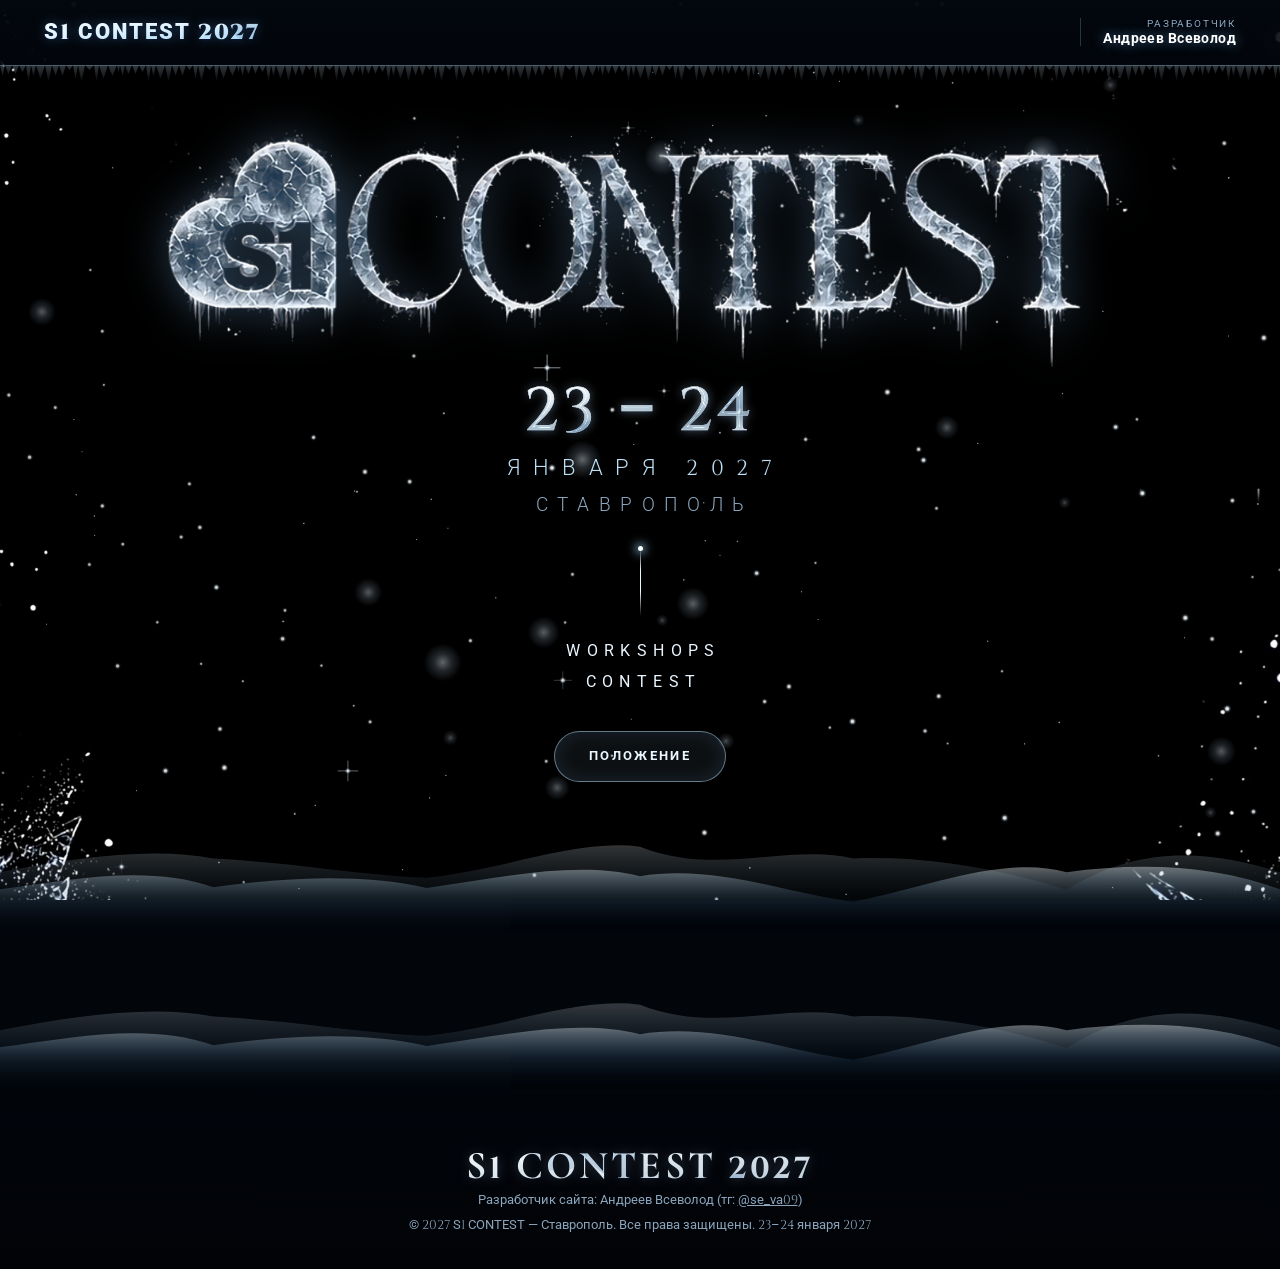
==== commit e772cf7c: "Add files via upload" ====
--- a/index.html
+++ b/index.html
@@ -89,6 +89,7 @@
     </div>
 </footer>
 
+<script src="forms.js"></script>
 <script src="script.js"></script>
 </body>
 </html>
--- a/styles.css
+++ b/styles.css
@@ -651,3 +651,27 @@
 
 .master-img.ph{display:flex;align-items:center;justify-content:center;min-height:220px;background:radial-gradient(circle at 50% 40%,rgba(160,210,255,.22),rgba(10,24,42,.6))}
 .master-img.ph svg{width:96px;height:96px;opacity:.85}
+
+/* ---- v8: минимализм — без осколков, лёд и снег тише ---- */
+.shard{display:none!important}
+.info-card::before,.detail-item::before,.category-card::before,.reg-card::before,.ticket-card::before,.criteria-box::before,.contact-item::before,.info-box::before,.rules-item::before,.master-card::before,.pricing-master::before,.booking-terms::before,.fees-table-container::before,.masters-intro::before,.warning-box::before,.criterion::before,.judge-card::before{opacity:.42!important;top:-20px!important;height:30px!important;filter:brightness(1.7) contrast(.9)!important}
+.info-card::after,.category-card::after,.reg-card::after,.ticket-card::after,.criteria-box::after,.rules-item::after,.master-card::after,.pricing-master::after,.booking-terms::after,.fees-table-container::after,.judge-card::after{opacity:.34!important;height:44px!important;filter:none!important}
+header::after{opacity:.35!important}
+.drip,.drips{opacity:.45}
+.drift{height:110px}
+footer .drift{top:-70px;height:110px}
+.drift .d-back{opacity:.22}
+.drift .d-front{opacity:.42}
+/* судьи */
+.judges-grid{display:grid;grid-template-columns:repeat(auto-fit,minmax(230px,1fr));gap:44px 26px;margin-bottom:40px}
+.judge-card{position:relative;border-radius:20px;background:linear-gradient(180deg,rgba(16,34,54,.78),rgba(7,16,28,.82));border:1px solid var(--line);text-align:center;box-shadow:0 10px 40px rgba(0,0,0,.45)}
+.judge-card .master-img{border-radius:20px 20px 0 0;overflow:hidden}
+.judge-card .master-info{padding:18px 16px 24px}
+.judge-card h3{font-size:1.1rem;letter-spacing:.08em;margin-bottom:8px}
+.judge-card p{color:var(--muted);font-size:.9rem}
+.footer-docs{margin-bottom:8px}.footer-docs a{color:var(--ice-2);text-decoration:underline;text-underline-offset:3px;margin:0 8px;white-space:nowrap}
+.fld select{appearance:none;background-image:linear-gradient(45deg,transparent 50%,#9ec7e8 50%),linear-gradient(135deg,#9ec7e8 50%,transparent 50%);background-position:calc(100% - 20px) 50%,calc(100% - 14px) 50%;background-size:6px 6px;background-repeat:no-repeat;padding-right:38px}
+.fld select option{background:#0a1626;color:#fff}
+.fld select:focus{border-color:var(--ice-3);box-shadow:0 0 0 3px rgba(127,180,222,.2)}
+.row2{display:grid;grid-template-columns:1fr 1fr;gap:0 14px}
+@media(max-width:560px){.row2{grid-template-columns:1fr}}
